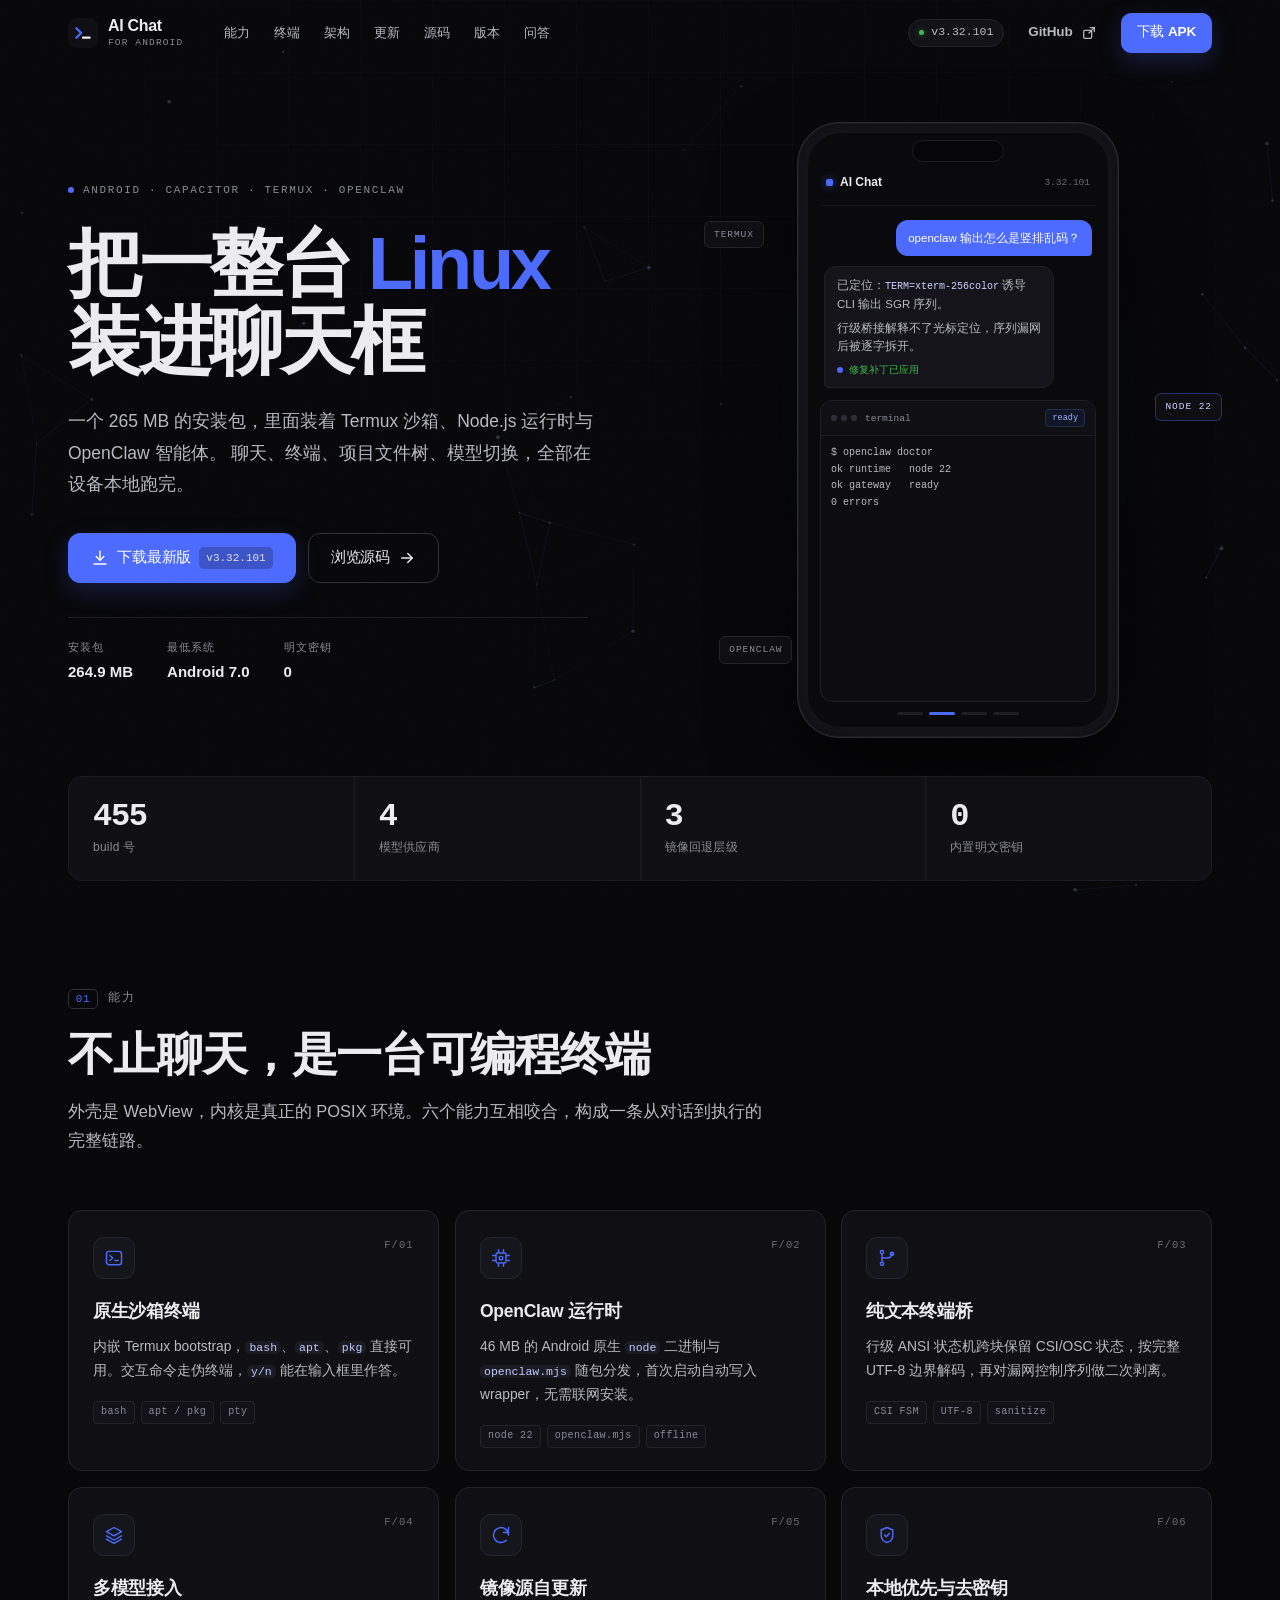
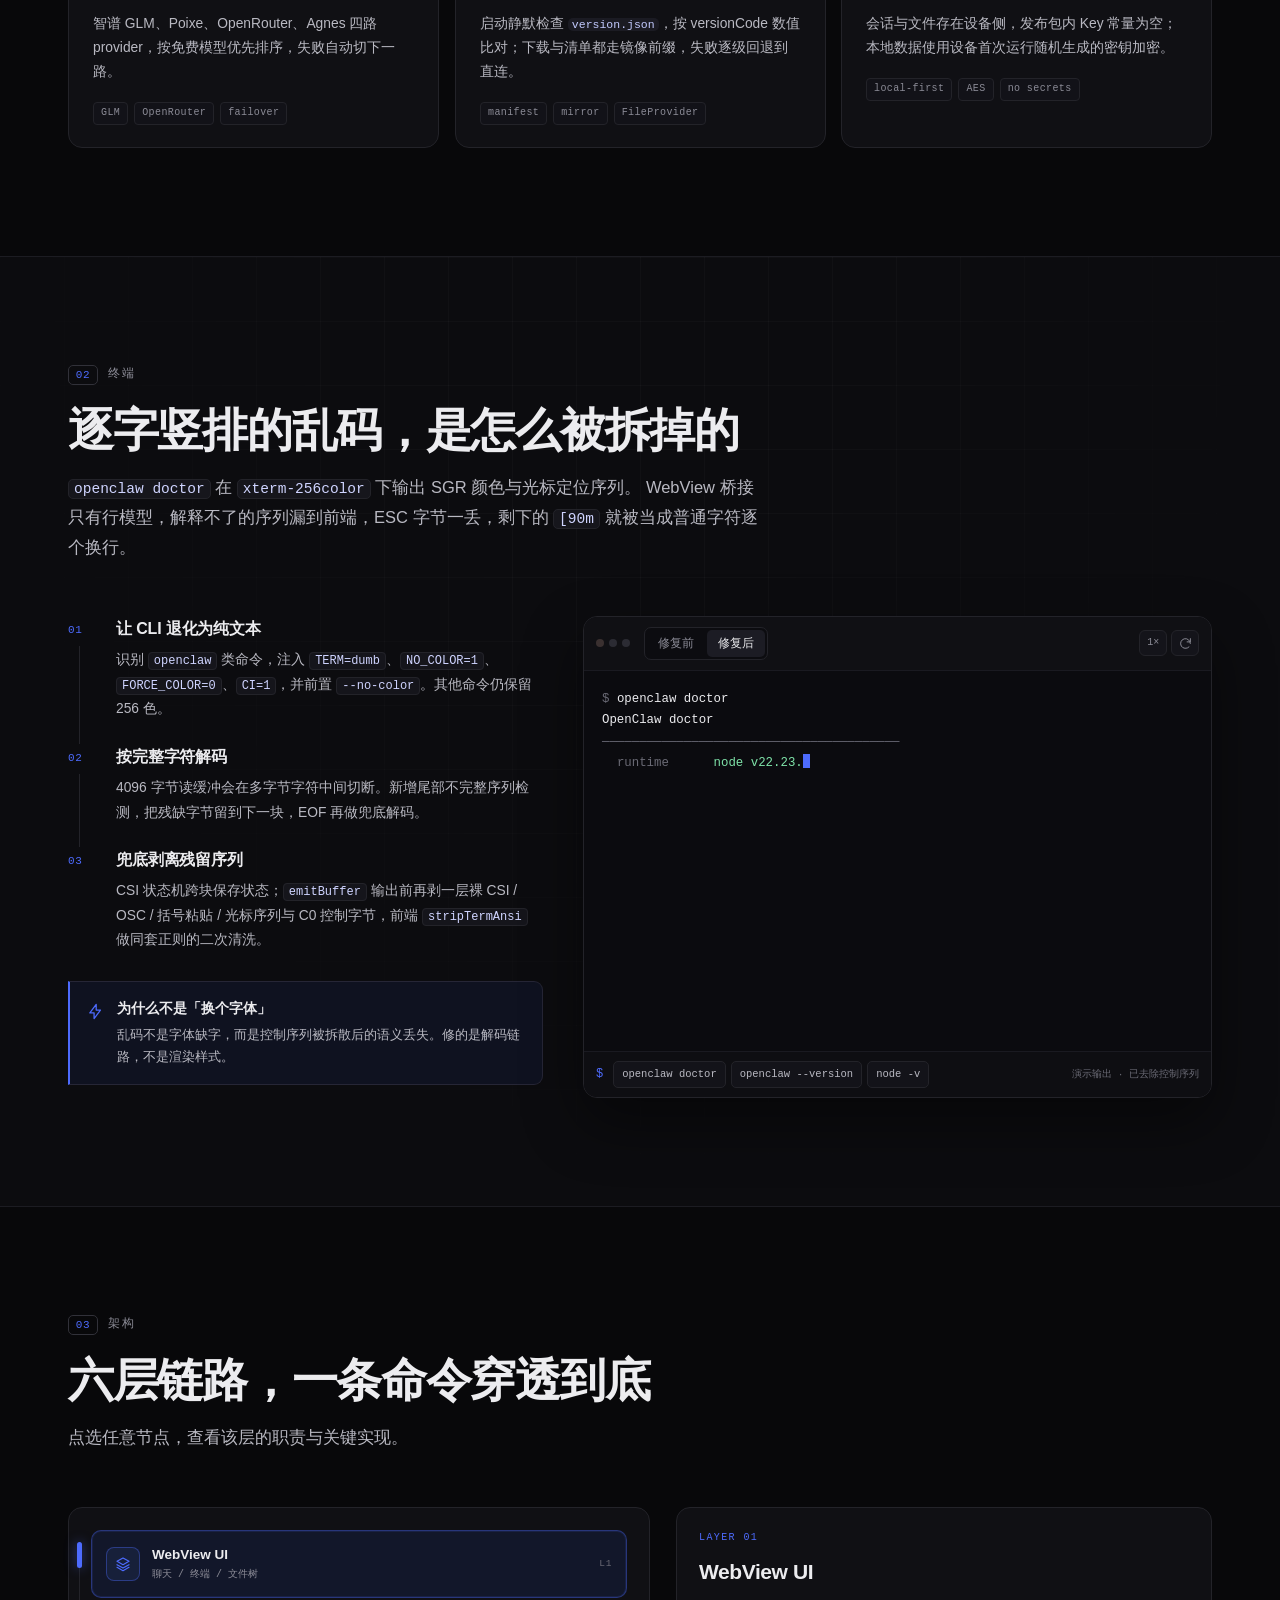
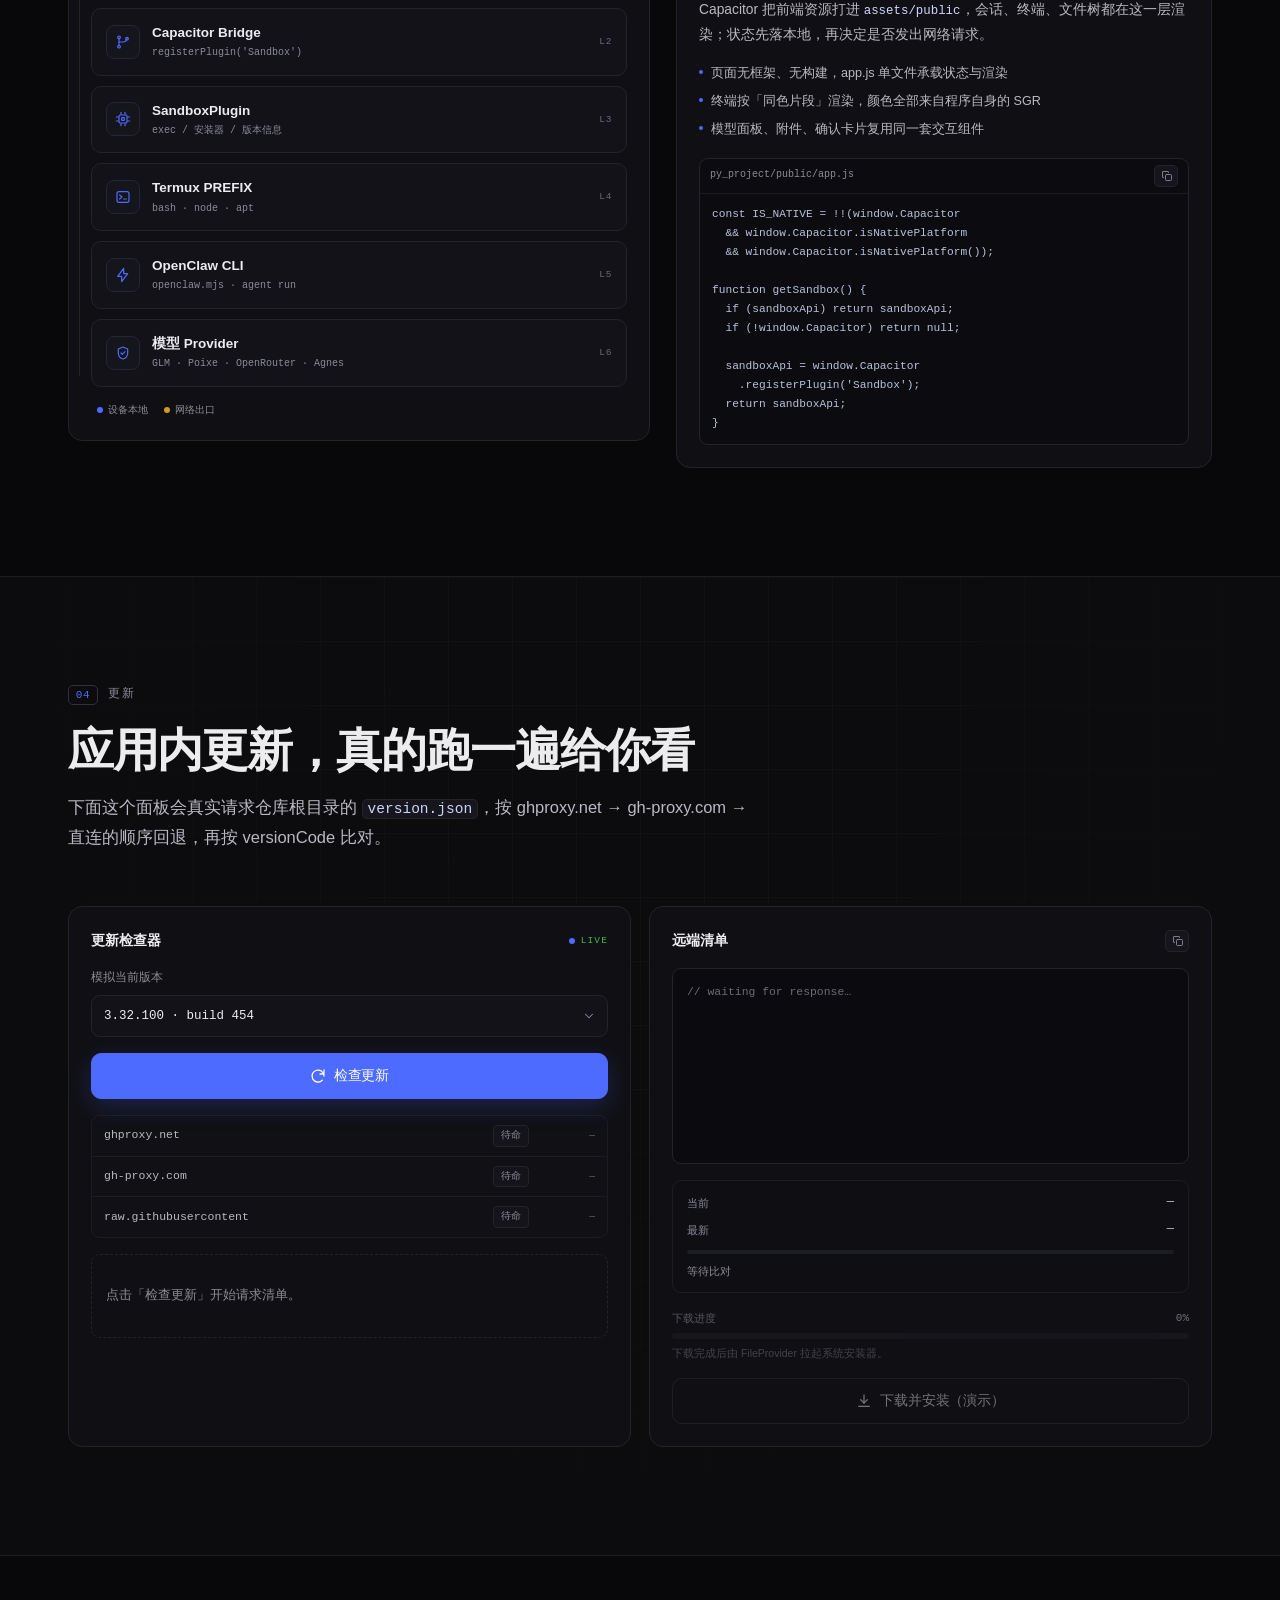
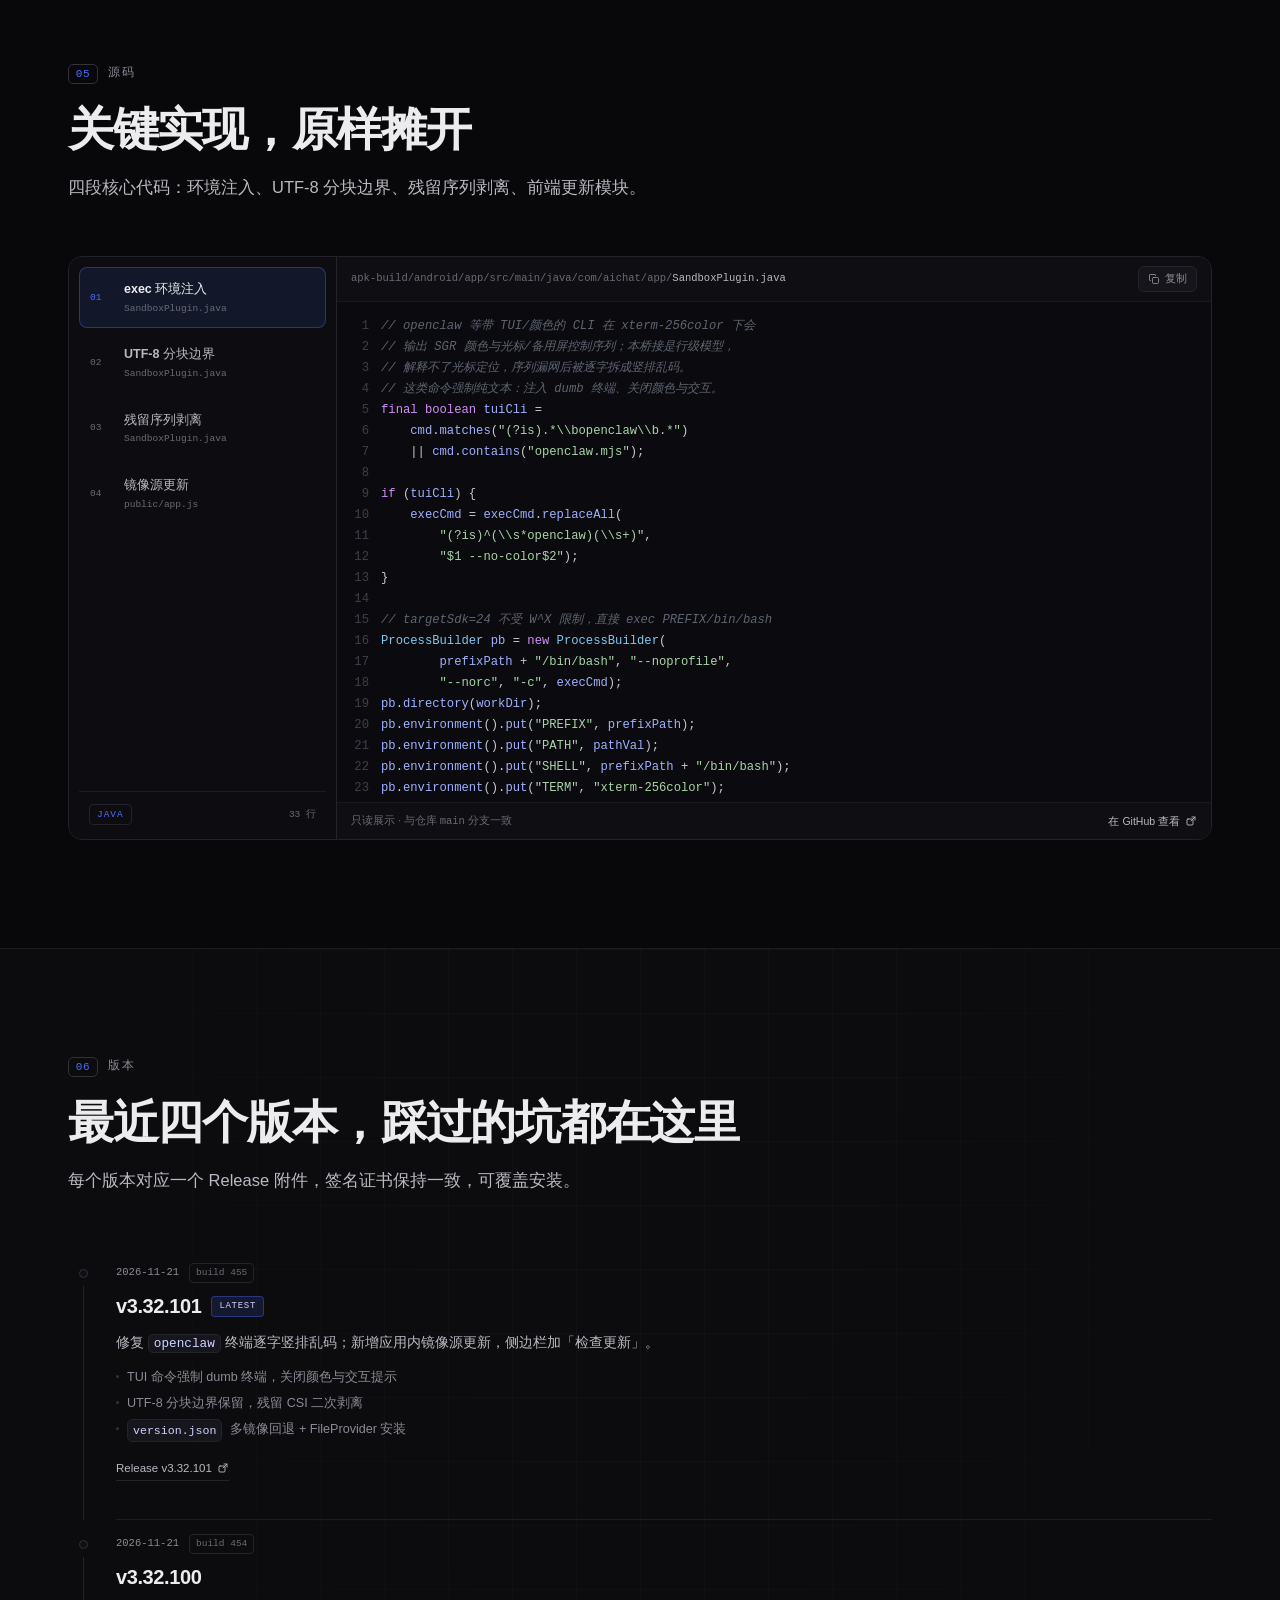
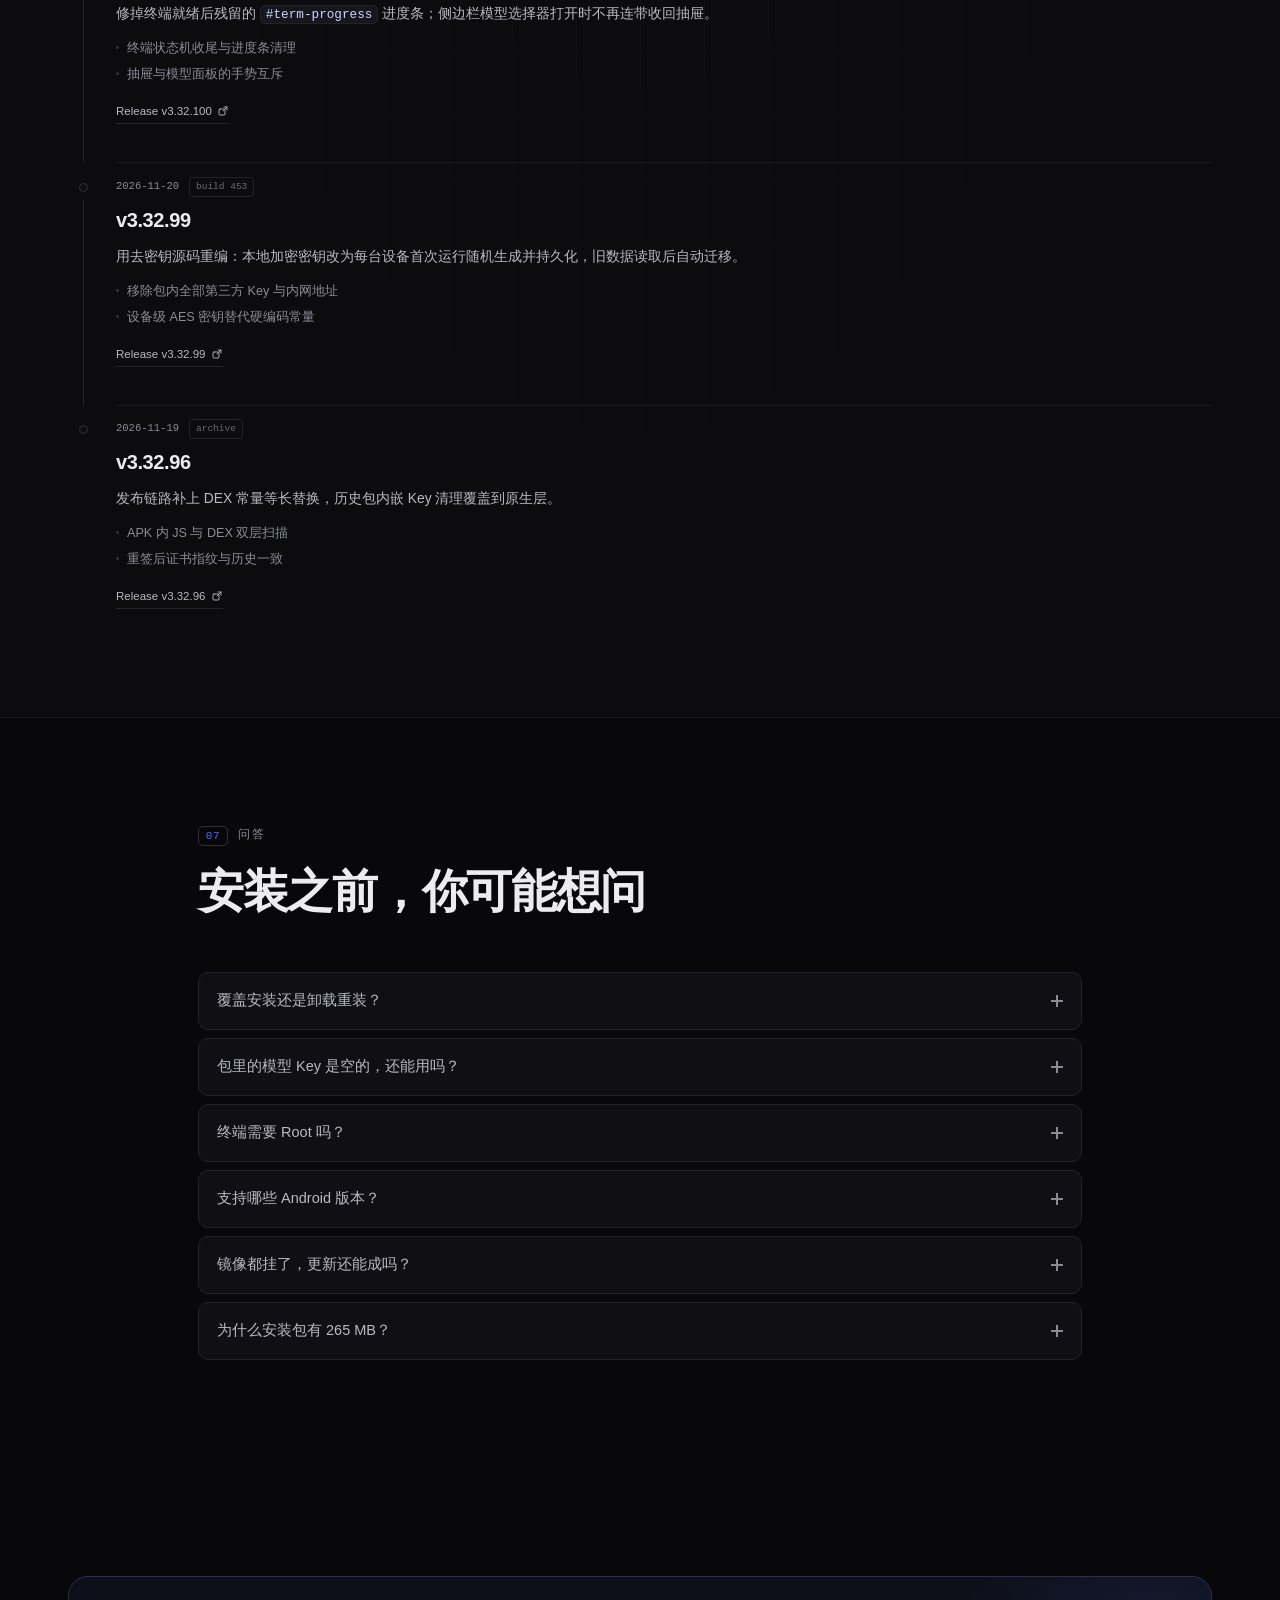
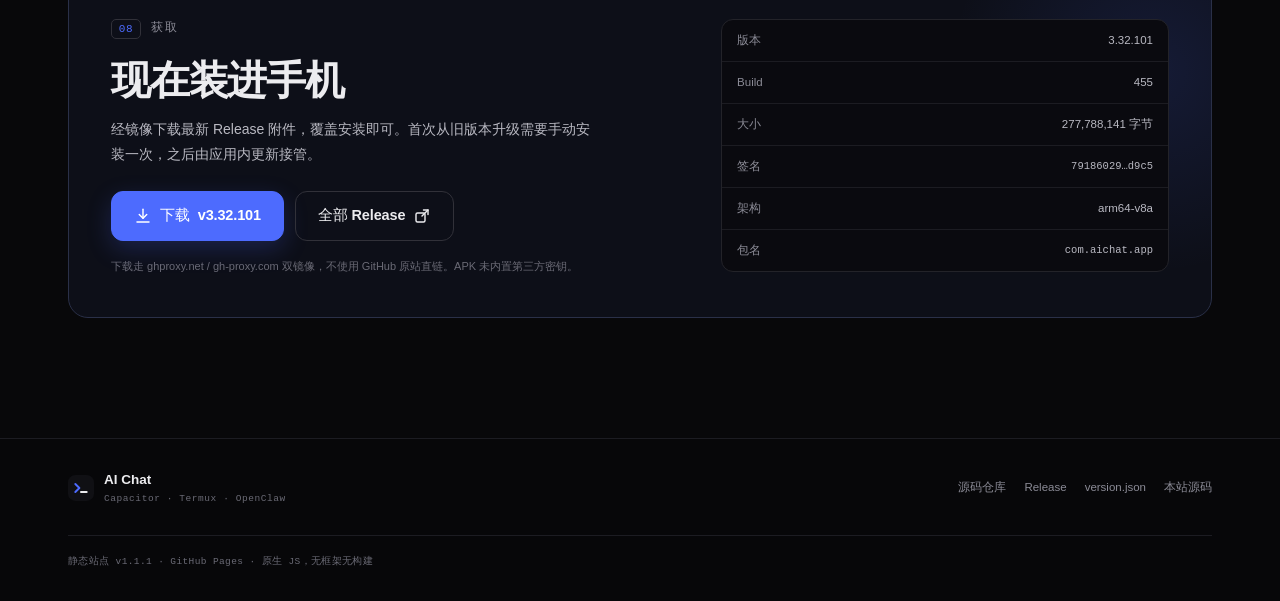
==== index.html @ ff981420 "a11y(download): 镜像弹窗焦点循环与描述关联，版本 1.1.1" ====
<!doctype html>
<html lang="zh-CN">
<head>
  <meta charset="utf-8" />
  <meta name="viewport" content="width=device-width, initial-scale=1, viewport-fit=cover" />
  <title>AI Chat for Android — 把一整台 Linux 装进聊天框</title>
  <meta name="description" content="AI Chat 是安卓端 AI 对话客户端：内置 Termux 沙箱、Node.js 与 OpenClaw 运行时，支持终端、项目式编程、多模型接入与镜像源自动更新。" />
  <meta name="theme-color" content="#08080a" />
  <meta property="og:type" content="website" />
  <meta property="og:title" content="AI Chat for Android" />
  <meta property="og:description" content="内置 Termux 沙箱与 OpenClaw 运行时的安卓 AI 工作台。终端、项目、模型、更新全部离线可控。" />
  <link rel="icon" href="data:image/svg+xml,%3Csvg xmlns='http://www.w3.org/2000/svg' viewBox='0 0 32 32'%3E%3Crect width='32' height='32' rx='8' fill='%230b0b0e'/%3E%3Cpath d='M8 10l6 6-6 6' stroke='%234d6bfe' stroke-width='2.4' fill='none' stroke-linecap='round' stroke-linejoin='round'/%3E%3Cpath d='M16 22h8' stroke='%23ececef' stroke-width='2.4' stroke-linecap='round'/%3E%3C/svg%3E" />
  <link rel="manifest" href="manifest.webmanifest" />
  <link rel="apple-touch-icon" href="assets/icon.svg" />
  <link rel="stylesheet" href="assets/style.css?v=1.1.1" />
</head>
<body>

<!-- ==================== 全局装饰层 ==================== -->
<canvas id="bgCanvas" aria-hidden="true"></canvas>
<div class="cursor-glow" id="cursorGlow" aria-hidden="true"></div>
<div class="noise" aria-hidden="true"></div>
<div class="scroll-progress" aria-hidden="true"><i id="scrollBar"></i></div>

<!-- ==================== SVG 图标库 ==================== -->
<svg class="svg-sprite" aria-hidden="true" focusable="false">
  <symbol id="i-term" viewBox="0 0 24 24"><rect x="3" y="4" width="18" height="16" rx="3"/><path d="M7 9l3.5 3L7 15"/><path d="M13 15h4"/></symbol>
  <symbol id="i-cpu" viewBox="0 0 24 24"><rect x="6" y="6" width="12" height="12" rx="2"/><path d="M9 2v3M15 2v3M9 19v3M15 19v3M2 9h3M2 15h3M19 9h3M19 15h3"/><rect x="10" y="10" width="4" height="4" rx="1"/></symbol>
  <symbol id="i-branch" viewBox="0 0 24 24"><circle cx="6" cy="5" r="2"/><circle cx="6" cy="19" r="2"/><circle cx="18" cy="7" r="2"/><path d="M6 7v10"/><path d="M6 12h6a6 6 0 006-5"/></symbol>
  <symbol id="i-layers" viewBox="0 0 24 24"><path d="M12 3l9 5-9 5-9-5 9-5z"/><path d="M3 13l9 5 9-5"/><path d="M3 17l9 5 9-5"/></symbol>
  <symbol id="i-refresh" viewBox="0 0 24 24"><path d="M21 12a9 9 0 10-2.6 6.4"/><path d="M21 3v6h-6"/></symbol>
  <symbol id="i-shield" viewBox="0 0 24 24"><path d="M12 3l7 3v6c0 4.4-3 8-7 9-4-1-7-4.6-7-9V6l7-3z"/><path d="M9 12l2 2 4-4"/></symbol>
  <symbol id="i-arrow" viewBox="0 0 24 24"><path d="M5 12h14"/><path d="M13 6l6 6-6 6"/></symbol>
  <symbol id="i-ext" viewBox="0 0 24 24"><path d="M14 4h6v6"/><path d="M20 4l-8 8"/><rect x="4" y="8" width="12" height="12" rx="2"/></symbol>
  <symbol id="i-download" viewBox="0 0 24 24"><path d="M12 3v12"/><path d="M7 10l5 5 5-5"/><path d="M4 20h16"/></symbol>
  <symbol id="i-check" viewBox="0 0 24 24"><path d="M20 6L9 17l-5-5"/></symbol>
  <symbol id="i-copy" viewBox="0 0 24 24"><rect x="9" y="9" width="12" height="12" rx="2"/><path d="M5 15H4a1 1 0 01-1-1V4a1 1 0 011-1h10a1 1 0 011 1v1"/></symbol>
  <symbol id="i-chevron" viewBox="0 0 24 24"><path d="M6 9l6 6 6-6"/></symbol>
  <symbol id="i-menu" viewBox="0 0 24 24"><path d="M4 7h16M4 12h16M4 17h16"/></symbol>
  <symbol id="i-close" viewBox="0 0 24 24"><path d="M6 6l12 12M18 6L6 18"/></symbol>
  <symbol id="i-up" viewBox="0 0 24 24"><path d="M12 19V5"/><path d="M5 12l7-7 7 7"/></symbol>
  <symbol id="i-bolt" viewBox="0 0 24 24"><path d="M13 2L4 14h6L10 22l9-12h-6l0-8z"/></symbol>
</svg>

<!-- ==================== 顶栏 ==================== -->
<header class="hdr" id="hdr">
  <div class="hdr-inner wrap">
    <a class="brand" href="#hero" aria-label="回到顶部">
      <span class="brand-mark">
        <svg viewBox="0 0 32 32" width="30" height="30" aria-hidden="true">
          <rect width="32" height="32" rx="9" fill="#101014"/>
          <path d="M9 11l5 5-5 5" stroke="#4d6bfe" stroke-width="2.4" fill="none" stroke-linecap="round" stroke-linejoin="round"/>
          <path d="M16 21h7" stroke="#ececef" stroke-width="2.4" stroke-linecap="round"/>
        </svg>
      </span>
      <span class="brand-text">AI Chat<small>for Android</small></span>
    </a>

    <nav class="nav" id="nav" aria-label="主导航">
      <a href="#capabilities" class="nav-link" data-nav="capabilities">能力</a>
      <a href="#terminal" class="nav-link" data-nav="terminal">终端</a>
      <a href="#architecture" class="nav-link" data-nav="architecture">架构</a>
      <a href="#updater" class="nav-link" data-nav="updater">更新</a>
      <a href="#code" class="nav-link" data-nav="code">源码</a>
      <a href="#versions" class="nav-link" data-nav="versions">版本</a>
      <a href="#faq" class="nav-link" data-nav="faq">问答</a>
      <a href="https://ghproxy.net/https://github.com/zhaohairuiour/ai-chat-app/releases/download/v3.32.101/ai-chat-app-v3.32.101-nokeys.apk" class="nav-link nav-cta" data-dl-open aria-haspopup="dialog" target="_blank" rel="noopener">下载 APK</a>
    </nav>

    <div class="hdr-actions">
      <span class="ver-pill" id="verPill" title="当前最新版本">
        <span class="ver-dot"></span><span id="verPillText">v3.32.101</span>
      </span>
      <a class="btn btn-quiet hide-sm" href="https://github.com/zhaohairuiour/ai-chat-app" target="_blank" rel="noopener">
        GitHub
        <svg class="ic" aria-hidden="true"><use href="#i-ext"/></svg>
      </a>
      <a class="btn btn-primary hide-sm" id="hdrDownload" data-dl-open aria-haspopup="dialog"
         href="https://ghproxy.net/https://github.com/zhaohairuiour/ai-chat-app/releases/download/v3.32.101/ai-chat-app-v3.32.101-nokeys.apk" target="_blank" rel="noopener">
        下载 APK
      </a>
      <button class="menu-btn" id="menuBtn" aria-label="打开导航" aria-expanded="false" aria-controls="nav">
        <svg class="ic" aria-hidden="true"><use href="#i-menu"/></svg>
      </button>
    </div>
  </div>
</header>

<div class="nav-scrim" id="navScrim" aria-hidden="true"></div>

<main>
<!-- ==================== 视图：Hero ==================== -->
<section class="hero" id="hero">
  <div class="hero-grid-bg" aria-hidden="true"></div>
  <div class="wrap hero-inner">
    <div class="hero-copy">
      <p class="eyebrow reveal">
        <span class="pulse-dot"></span>
        ANDROID · CAPACITOR · TERMUX · OPENCLAW
      </p>
      <h1 class="reveal" style="--d:.05s">
        把一整台 <span class="accent">Linux</span><br />
        装进聊天框
      </h1>
      <p class="lede reveal" style="--d:.12s">
        一个 265 MB 的安装包，里面装着 Termux 沙箱、Node.js 运行时与 OpenClaw 智能体。
        聊天、终端、项目文件树、模型切换，全部在设备本地跑完。
      </p>
      <div class="hero-cta reveal" style="--d:.18s">
        <a class="btn btn-primary btn-lg" id="heroDownload" data-dl-open aria-haspopup="dialog"
           href="https://ghproxy.net/https://github.com/zhaohairuiour/ai-chat-app/releases/download/v3.32.101/ai-chat-app-v3.32.101-nokeys.apk" target="_blank" rel="noopener">
          <svg class="ic" aria-hidden="true"><use href="#i-download"/></svg>
          下载最新版
          <span class="btn-tag" id="heroVer">v3.32.101</span>
        </a>
        <a class="btn btn-outline btn-lg" href="https://github.com/zhaohairuiour/ai-chat-app" target="_blank" rel="noopener">
          浏览源码
          <svg class="ic" aria-hidden="true"><use href="#i-arrow"/></svg>
        </a>
      </div>
      <dl class="hero-facts reveal" style="--d:.24s">
        <div><dt>安装包</dt><dd>264.9 MB</dd></div>
        <div><dt>最低系统</dt><dd>Android 7.0</dd></div>
        <div><dt>明文密钥</dt><dd>0</dd></div>
      </dl>
    </div>

    <div class="hero-visual reveal" style="--d:.1s">
      <div class="phone" id="phone">
        <div class="phone-glow" aria-hidden="true"></div>
        <div class="phone-frame">
          <div class="phone-notch" aria-hidden="true"></div>
          <div class="phone-screen">
            <div class="app-bar">
              <span class="app-brand"><i></i>AI Chat</span>
              <span class="app-ver" id="phoneVer">3.32.101</span>
            </div>
            <div class="chat-stream">
              <div class="bubble user">openclaw 输出怎么是竖排乱码？</div>
              <div class="bubble bot">
                <span class="bot-line">已定位：<code>TERM=xterm-256color</code> 诱导 CLI 输出 SGR 序列。</span>
                <span class="bot-line">行级桥接解释不了光标定位，序列漏网后被逐字拆开。</span>
                <span class="bot-status"><span class="pulse-dot"></span>修复补丁已应用</span>
              </div>
            </div>
            <div class="mini-term">
              <div class="mini-term-head">
                <span class="dots"><i></i><i></i><i></i></span>
                <span class="mini-term-title">terminal</span>
                <span class="mini-term-badge" id="miniTermState">ready</span>
              </div>
              <div class="mini-term-body" id="miniTermBody" aria-live="polite"></div>
            </div>
            <div class="app-dock" aria-hidden="true">
              <span></span><span></span><span></span><span></span>
            </div>
          </div>
        </div>
      </div>
      <span class="float-chip fc-1">TERMUX</span>
      <span class="float-chip fc-2">NODE 22</span>
      <span class="float-chip fc-3">OPENCLAW</span>
    </div>
  </div>

  <div class="wrap">
    <div class="stat-strip reveal" style="--d:.3s">
      <div class="stat">
        <span class="stat-num" data-count="455" data-plain="1">0</span>
        <span class="stat-label">build 号</span>
      </div>
      <div class="stat">
        <span class="stat-num" data-count="4">0</span>
        <span class="stat-label">模型供应商</span>
      </div>
      <div class="stat">
        <span class="stat-num" data-count="3">0</span>
        <span class="stat-label">镜像回退层级</span>
      </div>
      <div class="stat">
        <span class="stat-num" data-count="0">0</span>
        <span class="stat-label">内置明文密钥</span>
      </div>
    </div>
  </div>
</section>

<!-- ==================== 视图：能力 ==================== -->
<section class="section" id="capabilities">
  <div class="wrap">
    <header class="sec-head">
      <p class="sec-kicker reveal"><span>01</span> 能力</p>
      <h2 class="reveal" style="--d:.04s">不止聊天，是一台可编程终端</h2>
      <p class="sec-desc reveal" style="--d:.08s">
        外壳是 WebView，内核是真正的 POSIX 环境。六个能力互相咬合，构成一条从对话到执行的完整链路。
      </p>
    </header>

    <div class="feature-grid">
      <article class="feature reveal tilt" data-code="exec">
        <div class="feature-top">
          <span class="feature-icon"><svg class="ic" aria-hidden="true"><use href="#i-term"/></svg></span>
          <span class="feature-idx">F/01</span>
        </div>
        <h3>原生沙箱终端</h3>
        <p>内嵌 Termux bootstrap，<code>bash</code>、<code>apt</code>、<code>pkg</code> 直接可用。交互命令走伪终端，<code>y/n</code> 能在输入框里作答。</p>
        <ul class="feature-tags"><li>bash</li><li>apt / pkg</li><li>pty</li></ul>
        <span class="feature-arrow"><svg class="ic" aria-hidden="true"><use href="#i-arrow"/></svg></span>
      </article>

      <article class="feature reveal tilt" data-code="exec" style="--d:.05s">
        <div class="feature-top">
          <span class="feature-icon"><svg class="ic" aria-hidden="true"><use href="#i-cpu"/></svg></span>
          <span class="feature-idx">F/02</span>
        </div>
        <h3>OpenClaw 运行时</h3>
        <p>46 MB 的 Android 原生 <code>node</code> 二进制与 <code>openclaw.mjs</code> 随包分发，首次启动自动写入 wrapper，无需联网安装。</p>
        <ul class="feature-tags"><li>node 22</li><li>openclaw.mjs</li><li>offline</li></ul>
        <span class="feature-arrow"><svg class="ic" aria-hidden="true"><use href="#i-arrow"/></svg></span>
      </article>

      <article class="feature reveal tilt" data-code="ansi" style="--d:.1s">
        <div class="feature-top">
          <span class="feature-icon"><svg class="ic" aria-hidden="true"><use href="#i-branch"/></svg></span>
          <span class="feature-idx">F/03</span>
        </div>
        <h3>纯文本终端桥</h3>
        <p>行级 ANSI 状态机跨块保留 CSI/OSC 状态，按完整 UTF-8 边界解码，再对漏网控制序列做二次剥离。</p>
        <ul class="feature-tags"><li>CSI FSM</li><li>UTF-8</li><li>sanitize</li></ul>
        <span class="feature-arrow"><svg class="ic" aria-hidden="true"><use href="#i-arrow"/></svg></span>
      </article>

      <article class="feature reveal tilt" data-code="updater" style="--d:.15s">
        <div class="feature-top">
          <span class="feature-icon"><svg class="ic" aria-hidden="true"><use href="#i-layers"/></svg></span>
          <span class="feature-idx">F/04</span>
        </div>
        <h3>多模型接入</h3>
        <p>智谱 GLM、Poixe、OpenRouter、Agnes 四路 provider，按免费模型优先排序，失败自动切下一路。</p>
        <ul class="feature-tags"><li>GLM</li><li>OpenRouter</li><li>failover</li></ul>
        <span class="feature-arrow"><svg class="ic" aria-hidden="true"><use href="#i-arrow"/></svg></span>
      </article>

      <article class="feature reveal tilt" data-code="updater" style="--d:.2s">
        <div class="feature-top">
          <span class="feature-icon"><svg class="ic" aria-hidden="true"><use href="#i-refresh"/></svg></span>
          <span class="feature-idx">F/05</span>
        </div>
        <h3>镜像源自更新</h3>
        <p>启动静默检查 <code>version.json</code>，按 versionCode 数值比对；下载与清单都走镜像前缀，失败逐级回退到直连。</p>
        <ul class="feature-tags"><li>manifest</li><li>mirror</li><li>FileProvider</li></ul>
        <span class="feature-arrow"><svg class="ic" aria-hidden="true"><use href="#i-arrow"/></svg></span>
      </article>

      <article class="feature reveal tilt" data-code="ansi" style="--d:.25s">
        <div class="feature-top">
          <span class="feature-icon"><svg class="ic" aria-hidden="true"><use href="#i-shield"/></svg></span>
          <span class="feature-idx">F/06</span>
        </div>
        <h3>本地优先与去密钥</h3>
        <p>会话与文件存在设备侧，发布包内 Key 常量为空；本地数据使用设备首次运行随机生成的密钥加密。</p>
        <ul class="feature-tags"><li>local-first</li><li>AES</li><li>no secrets</li></ul>
        <span class="feature-arrow"><svg class="ic" aria-hidden="true"><use href="#i-arrow"/></svg></span>
      </article>
    </div>
  </div>
</section>

<!-- ==================== 视图：终端 ==================== -->
<section class="section section-alt" id="terminal">
  <div class="wrap">
    <header class="sec-head">
      <p class="sec-kicker reveal"><span>02</span> 终端</p>
      <h2 class="reveal" style="--d:.04s">逐字竖排的乱码，是怎么被拆掉的</h2>
      <p class="sec-desc reveal" style="--d:.08s">
        <code>openclaw doctor</code> 在 <code>xterm-256color</code> 下输出 SGR 颜色与光标定位序列。
        WebView 桥接只有行模型，解释不了的序列漏到前端，ESC 字节一丢，剩下的 <code>[90m</code> 就被当成普通字符逐个换行。
      </p>
    </header>

    <div class="term-layout">
      <div class="term-notes">
        <ol class="step-list">
          <li class="reveal">
            <span class="step-num">01</span>
            <div>
              <h3>让 CLI 退化为纯文本</h3>
              <p>识别 <code>openclaw</code> 类命令，注入 <code>TERM=dumb</code>、<code>NO_COLOR=1</code>、<code>FORCE_COLOR=0</code>、<code>CI=1</code>，并前置 <code>--no-color</code>。其他命令仍保留 256 色。</p>
            </div>
          </li>
          <li class="reveal" style="--d:.06s">
            <span class="step-num">02</span>
            <div>
              <h3>按完整字符解码</h3>
              <p>4096 字节读缓冲会在多字节字符中间切断。新增尾部不完整序列检测，把残缺字节留到下一块，EOF 再做兜底解码。</p>
            </div>
          </li>
          <li class="reveal" style="--d:.12s">
            <span class="step-num">03</span>
            <div>
              <h3>兜底剥离残留序列</h3>
              <p>CSI 状态机跨块保存状态；<code>emitBuffer</code> 输出前再剥一层裸 CSI / OSC / 括号粘贴 / 光标序列与 C0 控制字节，前端 <code>stripTermAnsi</code> 做同套正则的二次清洗。</p>
            </div>
          </li>
        </ol>

        <aside class="callout reveal" style="--d:.18s">
          <span class="callout-icon"><svg class="ic" aria-hidden="true"><use href="#i-bolt"/></svg></span>
          <div>
            <strong>为什么不是「换个字体」</strong>
            <p>乱码不是字体缺字，而是控制序列被拆散后的语义丢失。修的是解码链路，不是渲染样式。</p>
          </div>
        </aside>
      </div>

      <div class="term-window reveal tilt" id="termWindow">
        <div class="term-titlebar">
          <span class="term-dots" aria-hidden="true"><i></i><i></i><i></i></span>
          <div class="term-switch" role="tablist" aria-label="修复前后对比">
            <button class="term-tab" data-mode="before" role="tab" aria-selected="false">修复前</button>
            <button class="term-tab is-active" data-mode="after" role="tab" aria-selected="true">修复后</button>
          </div>
          <div class="term-tools">
            <button class="icon-btn" id="termSpeedBtn" title="切换打字速度" aria-label="切换打字速度">1×</button>
            <button class="icon-btn" id="termReplay" title="重播" aria-label="重播">
              <svg class="ic" aria-hidden="true"><use href="#i-refresh"/></svg>
            </button>
          </div>
        </div>
        <pre class="term-body" id="termBody" aria-live="polite" aria-label="终端输出演示"></pre>
        <div class="term-footer">
          <span class="term-prompt" aria-hidden="true">$</span>
          <div class="cmd-chips" id="cmdChips">
            <button class="cmd-chip" data-cmd="openclaw doctor">openclaw doctor</button>
            <button class="cmd-chip" data-cmd="openclaw --version">openclaw --version</button>
            <button class="cmd-chip" data-cmd="node -v">node -v</button>
          </div>
          <span class="term-mode" id="termMode">演示输出 · 已去除控制序列</span>
        </div>
      </div>
    </div>
  </div>
</section>

<!-- ==================== 视图：架构 ==================== -->
<section class="section" id="architecture">
  <div class="wrap">
    <header class="sec-head">
      <p class="sec-kicker reveal"><span>03</span> 架构</p>
      <h2 class="reveal" style="--d:.04s">六层链路，一条命令穿透到底</h2>
      <p class="sec-desc reveal" style="--d:.08s">点选任意节点，查看该层的职责与关键实现。</p>
    </header>

    <div class="arch-layout">
      <div class="arch-diagram reveal" id="archDiagram">
        <div class="arch-rail" aria-hidden="true"><span class="rail-pulse"></span></div>

        <button class="arch-node is-active" data-node="webview" aria-pressed="true">
          <span class="node-icon"><svg class="ic" aria-hidden="true"><use href="#i-layers"/></svg></span>
          <span class="node-main"><strong>WebView UI</strong><small>聊天 / 终端 / 文件树</small></span>
          <span class="node-index">L1</span>
        </button>
        <button class="arch-node" data-node="bridge" aria-pressed="false">
          <span class="node-icon"><svg class="ic" aria-hidden="true"><use href="#i-branch"/></svg></span>
          <span class="node-main"><strong>Capacitor Bridge</strong><small>registerPlugin('Sandbox')</small></span>
          <span class="node-index">L2</span>
        </button>
        <button class="arch-node" data-node="plugin" aria-pressed="false">
          <span class="node-icon"><svg class="ic" aria-hidden="true"><use href="#i-cpu"/></svg></span>
          <span class="node-main"><strong>SandboxPlugin</strong><small>exec / 安装器 / 版本信息</small></span>
          <span class="node-index">L3</span>
        </button>
        <button class="arch-node" data-node="termux" aria-pressed="false">
          <span class="node-icon"><svg class="ic" aria-hidden="true"><use href="#i-term"/></svg></span>
          <span class="node-main"><strong>Termux PREFIX</strong><small>bash · node · apt</small></span>
          <span class="node-index">L4</span>
        </button>
        <button class="arch-node" data-node="claw" aria-pressed="false">
          <span class="node-icon"><svg class="ic" aria-hidden="true"><use href="#i-bolt"/></svg></span>
          <span class="node-main"><strong>OpenClaw CLI</strong><small>openclaw.mjs · agent run</small></span>
          <span class="node-index">L5</span>
        </button>
        <button class="arch-node" data-node="model" aria-pressed="false">
          <span class="node-icon"><svg class="ic" aria-hidden="true"><use href="#i-shield"/></svg></span>
          <span class="node-main"><strong>模型 Provider</strong><small>GLM · Poixe · OpenRouter · Agnes</small></span>
          <span class="node-index">L6</span>
        </button>

        <div class="arch-legend">
          <span><i class="lg-dot"></i>设备本地</span>
          <span><i class="lg-dot lg-net"></i>网络出口</span>
        </div>
      </div>

      <aside class="arch-detail reveal" id="archDetail" aria-live="polite">
        <p class="arch-detail-kicker" id="archKicker">LAYER 01</p>
        <h3 id="archTitle">WebView UI</h3>
        <p class="arch-desc" id="archDesc">
          Capacitor 把前端资源打包进 <code>assets/public</code>，会话、终端、文件树都在这一层渲染。
        </p>
        <ul class="arch-points" id="archPoints"></ul>
        <div class="arch-code">
          <div class="arch-code-head"><span id="archCodeFile">app.js</span><button class="mini-copy" id="archCopy" aria-label="复制代码"><svg class="ic" aria-hidden="true"><use href="#i-copy"/></svg></button></div>
          <pre id="archCode"></pre>
        </div>
      </aside>
    </div>
  </div>
</section>

<!-- ==================== 视图：更新 ==================== -->
<section class="section section-alt" id="updater">
  <div class="wrap">
    <header class="sec-head">
      <p class="sec-kicker reveal"><span>04</span> 更新</p>
      <h2 class="reveal" style="--d:.04s">应用内更新，真的跑一遍给你看</h2>
      <p class="sec-desc reveal" style="--d:.08s">
        下面这个面板会真实请求仓库根目录的 <code>version.json</code>，按 ghproxy.net → gh-proxy.com → 直连的顺序回退，再按 versionCode 比对。
      </p>
    </header>

    <div class="upd-layout">
      <div class="upd-card reveal">
        <div class="upd-head">
          <span class="upd-title">更新检查器</span>
          <span class="upd-live"><span class="pulse-dot"></span>LIVE</span>
        </div>

        <div class="upd-field">
          <label for="updCurrent">模拟当前版本</label>
          <div class="select-wrap">
            <select id="updCurrent">
              <option value="454">3.32.100 · build 454</option>
              <option value="455">3.32.101 · build 455</option>
            </select>
            <svg class="ic select-caret" aria-hidden="true"><use href="#i-chevron"/></svg>
          </div>
        </div>

        <button class="btn btn-primary btn-block" id="updCheck">
          <svg class="ic" aria-hidden="true"><use href="#i-refresh"/></svg>
          检查更新
        </button>

        <ol class="mirror-list" id="mirrorList">
          <li data-mirror="0">
            <span class="mirror-name">ghproxy.net</span>
            <span class="mirror-status" data-state="idle">待命</span>
            <span class="mirror-ms">—</span>
          </li>
          <li data-mirror="1">
            <span class="mirror-name">gh-proxy.com</span>
            <span class="mirror-status" data-state="idle">待命</span>
            <span class="mirror-ms">—</span>
          </li>
          <li data-mirror="2">
            <span class="mirror-name">raw.githubusercontent</span>
            <span class="mirror-status" data-state="idle">待命</span>
            <span class="mirror-ms">—</span>
          </li>
        </ol>

        <div class="upd-result" id="updResult" aria-live="polite">
          <p class="upd-placeholder">点击「检查更新」开始请求清单。</p>
        </div>
      </div>

      <div class="upd-card upd-preview reveal" style="--d:.06s">
        <div class="upd-head">
          <span class="upd-title">远端清单</span>
          <button class="mini-copy" id="copyManifest" aria-label="复制清单">
            <svg class="ic" aria-hidden="true"><use href="#i-copy"/></svg>
          </button>
        </div>
        <pre class="json-view" id="jsonView"><span class="json-empty">// waiting for response…</span></pre>

        <div class="compare" id="compare">
          <div class="compare-row">
            <span class="compare-label">当前</span>
            <span class="compare-value" id="cmpCurrent">—</span>
          </div>
          <div class="compare-row">
            <span class="compare-label">最新</span>
            <span class="compare-value" id="cmpLatest">—</span>
          </div>
          <div class="compare-bar"><i id="cmpBar"></i></div>
          <p class="compare-note" id="cmpNote">等待比对</p>
        </div>

        <div class="dl-sim" id="dlSim">
          <div class="dl-sim-head"><span id="dlLabel">下载进度</span><span id="dlPct">0%</span></div>
          <div class="dl-track"><i id="dlFill"></i></div>
          <p class="dl-foot" id="dlFoot">下载完成后由 FileProvider 拉起系统安装器。</p>
        </div>

        <button class="btn btn-outline btn-block" id="updDownload" disabled>
          <svg class="ic" aria-hidden="true"><use href="#i-download"/></svg>
          下载并安装（演示）
        </button>
      </div>
    </div>
  </div>
</section>

<!-- ==================== 视图：源码 ==================== -->
<section class="section" id="code">
  <div class="wrap">
    <header class="sec-head">
      <p class="sec-kicker reveal"><span>05</span> 源码</p>
      <h2 class="reveal" style="--d:.04s">关键实现，原样摊开</h2>
      <p class="sec-desc reveal" style="--d:.08s">四段核心代码：环境注入、UTF-8 分块边界、残留序列剥离、前端更新模块。</p>
    </header>

    <div class="code-shell reveal">
      <div class="code-sidebar" role="tablist" aria-label="代码示例切换">
        <button class="code-tab is-active" data-tab="exec" role="tab" aria-selected="true">
          <span class="code-tab-idx">01</span>
          <span class="code-tab-body"><strong>exec 环境注入</strong><small>SandboxPlugin.java</small></span>
        </button>
        <button class="code-tab" data-tab="utf8" role="tab" aria-selected="false">
          <span class="code-tab-idx">02</span>
          <span class="code-tab-body"><strong>UTF-8 分块边界</strong><small>SandboxPlugin.java</small></span>
        </button>
        <button class="code-tab" data-tab="ansi" role="tab" aria-selected="false">
          <span class="code-tab-idx">03</span>
          <span class="code-tab-body"><strong>残留序列剥离</strong><small>SandboxPlugin.java</small></span>
        </button>
        <button class="code-tab" data-tab="updater" role="tab" aria-selected="false">
          <span class="code-tab-idx">04</span>
          <span class="code-tab-body"><strong>镜像源更新</strong><small>public/app.js</small></span>
        </button>
        <div class="code-sidebar-foot">
          <span class="lang-tag" id="codeLang">JAVA</span>
          <span class="code-size" id="codeSize">—</span>
        </div>
      </div>

      <div class="code-main">
        <div class="code-head">
          <div class="code-path">
            <span class="path-dim" id="codeDir">apk-build/android/app/src/main/java/com/aichat/app/</span><span id="codePath">SandboxPlugin.java</span>
          </div>
          <button class="copy-btn" id="copyCode">
            <svg class="ic" aria-hidden="true"><use href="#i-copy"/></svg>
            <span>复制</span>
          </button>
        </div>
        <pre class="code-view" id="codeView" tabindex="0"></pre>
        <div class="code-foot">
          <span>只读展示 · 与仓库 <code>main</code> 分支一致</span>
          <a href="https://github.com/zhaohairuiour/ai-chat-app" target="_blank" rel="noopener" class="link-inline">
            在 GitHub 查看 <svg class="ic" aria-hidden="true"><use href="#i-ext"/></svg>
          </a>
        </div>
      </div>
    </div>
  </div>
</section>

<!-- ==================== 视图：版本 ==================== -->
<section class="section section-alt" id="versions">
  <div class="wrap">
    <header class="sec-head">
      <p class="sec-kicker reveal"><span>06</span> 版本</p>
      <h2 class="reveal" style="--d:.04s">最近四个版本，踩过的坑都在这里</h2>
      <p class="sec-desc reveal" style="--d:.08s">每个版本对应一个 Release 附件，签名证书保持一致，可覆盖安装。</p>
    </header>

    <div class="timeline">
      <article class="tl-item reveal">
        <div class="tl-marker"><span class="tl-dot"></span><span class="tl-line"></span></div>
        <div class="tl-body">
          <div class="tl-meta"><time>2026-11-21</time><span class="tl-build">build 455</span></div>
          <h3>v3.32.101 <span class="tl-badge">latest</span></h3>
          <p>修复 <code>openclaw</code> 终端逐字竖排乱码；新增应用内镜像源更新，侧边栏加「检查更新」。</p>
          <ul class="tl-points">
            <li>TUI 命令强制 dumb 终端，关闭颜色与交互提示</li>
            <li>UTF-8 分块边界保留，残留 CSI 二次剥离</li>
            <li><code>version.json</code> 多镜像回退 + FileProvider 安装</li>
          </ul>
          <a class="tl-link" href="https://github.com/zhaohairuiour/ai-chat-app/releases/tag/v3.32.101" target="_blank" rel="noopener">
            Release v3.32.101 <svg class="ic" aria-hidden="true"><use href="#i-ext"/></svg>
          </a>
        </div>
      </article>

      <article class="tl-item reveal" style="--d:.06s">
        <div class="tl-marker"><span class="tl-dot"></span><span class="tl-line"></span></div>
        <div class="tl-body">
          <div class="tl-meta"><time>2026-11-21</time><span class="tl-build">build 454</span></div>
          <h3>v3.32.100</h3>
          <p>修掉终端就绪后残留的 <code>#term-progress</code> 进度条；侧边栏模型选择器打开时不再连带收回抽屉。</p>
          <ul class="tl-points">
            <li>终端状态机收尾与进度条清理</li>
            <li>抽屉与模型面板的手势互斥</li>
          </ul>
          <a class="tl-link" href="https://github.com/zhaohairuiour/ai-chat-app/releases/tag/v3.32.100" target="_blank" rel="noopener">
            Release v3.32.100 <svg class="ic" aria-hidden="true"><use href="#i-ext"/></svg>
          </a>
        </div>
      </article>

      <article class="tl-item reveal" style="--d:.12s">
        <div class="tl-marker"><span class="tl-dot"></span><span class="tl-line"></span></div>
        <div class="tl-body">
          <div class="tl-meta"><time>2026-11-20</time><span class="tl-build">build 453</span></div>
          <h3>v3.32.99</h3>
          <p>用去密钥源码重编：本地加密密钥改为每台设备首次运行随机生成并持久化，旧数据读取后自动迁移。</p>
          <ul class="tl-points">
            <li>移除包内全部第三方 Key 与内网地址</li>
            <li>设备级 AES 密钥替代硬编码常量</li>
          </ul>
          <a class="tl-link" href="https://github.com/zhaohairuiour/ai-chat-app/releases/tag/v3.32.99" target="_blank" rel="noopener">
            Release v3.32.99 <svg class="ic" aria-hidden="true"><use href="#i-ext"/></svg>
          </a>
        </div>
      </article>

      <article class="tl-item reveal" style="--d:.18s">
        <div class="tl-marker"><span class="tl-dot"></span></div>
        <div class="tl-body">
          <div class="tl-meta"><time>2026-11-19</time><span class="tl-build">archive</span></div>
          <h3>v3.32.96</h3>
          <p>发布链路补上 DEX 常量等长替换，历史包内嵌 Key 清理覆盖到原生层。</p>
          <ul class="tl-points">
            <li>APK 内 JS 与 DEX 双层扫描</li>
            <li>重签后证书指纹与历史一致</li>
          </ul>
          <a class="tl-link" href="https://github.com/zhaohairuiour/ai-chat-app/releases/tag/v3.32.96" target="_blank" rel="noopener">
            Release v3.32.96 <svg class="ic" aria-hidden="true"><use href="#i-ext"/></svg>
          </a>
        </div>
      </article>
    </div>
  </div>
</section>

<!-- ==================== 视图：问答 ==================== -->
<section class="section" id="faq">
  <div class="wrap faq-wrap">
    <header class="sec-head">
      <p class="sec-kicker reveal"><span>07</span> 问答</p>
      <h2 class="reveal" style="--d:.04s">安装之前，你可能想问</h2>
    </header>

    <div class="faq-list">
      <details class="faq-item reveal">
        <summary>
          <span>覆盖安装还是卸载重装？</span>
          <span class="faq-plus" aria-hidden="true"></span>
        </summary>
        <div class="faq-body">
          <p>覆盖安装即可。所有 Release 使用同一张 Debug 证书签名，证书 SHA-256 为 <code>79186029…d9c5</code>，升级不会清空本地会话与文件。</p>
        </div>
      </details>
      <details class="faq-item reveal" style="--d:.04s">
        <summary>
          <span>包里的模型 Key 是空的，还能用吗？</span>
          <span class="faq-plus" aria-hidden="true"></span>
        </summary>
        <div class="faq-body">
          <p>公开仓库与附件不含任何明文密钥，直连在线模型会返回 401，这是预期行为。需要填入自己的 Key，后端通过环境变量注入，前端本地核心的 Key 常量留空待填。</p>
        </div>
      </details>
      <details class="faq-item reveal" style="--d:.08s">
        <summary>
          <span>终端需要 Root 吗？</span>
          <span class="faq-plus" aria-hidden="true"></span>
        </summary>
        <div class="faq-body">
          <p>不需要。Termux bootstrap 解包到应用私有目录，<code>targetSdk=24</code> 不受 W^X 限制，直接 exec <code>PREFIX/bin/bash</code> 即可，权限边界仍限制在应用沙箱内。</p>
        </div>
      </details>
      <details class="faq-item reveal" style="--d:.12s">
        <summary>
          <span>支持哪些 Android 版本？</span>
          <span class="faq-plus" aria-hidden="true"></span>
        </summary>
        <div class="faq-body">
          <p><code>minSdk 24</code>，即 Android 7.0 及以上；原生运行时按 arm64 打包，首次启动会解压约 46 MB 的 Node 二进制。</p>
        </div>
      </details>
      <details class="faq-item reveal" style="--d:.16s">
        <summary>
          <span>镜像都挂了，更新还能成吗？</span>
          <span class="faq-plus" aria-hidden="true"></span>
        </summary>
        <div class="faq-body">
          <p>清单与 APK 下载各有三级回退：<code>ghproxy.net</code> → <code>gh-proxy.com</code> → 直连。本站下载只提供前两个镜像，不暴露 GitHub 直链。全部失败时只提示「更新检查失败」，不影响应用正常使用。</p>
        </div>
      </details>
      <details class="faq-item reveal" style="--d:.2s">
        <summary>
          <span>为什么安装包有 265 MB？</span>
          <span class="faq-plus" aria-hidden="true"></span>
        </summary>
        <div class="faq-body">
          <p>包里塞了完整的 Termux bootstrap、Node 运行时和 OpenClaw 依赖树，换来的是首次启动无需联网下载，断网也能开终端。</p>
        </div>
      </details>
    </div>
  </div>
</section>

<!-- ==================== 视图：下载 ==================== -->
<section class="section download" id="download">
  <div class="wrap">
    <div class="download-card reveal">
      <div class="download-copy">
        <p class="sec-kicker"><span>08</span> 获取</p>
        <h2>现在装进手机</h2>
        <p class="download-desc">经镜像下载最新 Release 附件，覆盖安装即可。首次从旧版本升级需要手动安装一次，之后由应用内更新接管。</p>
        <div class="download-actions">
          <a class="btn btn-primary btn-lg" id="finalDownload" data-dl-open aria-haspopup="dialog"
             href="https://ghproxy.net/https://github.com/zhaohairuiour/ai-chat-app/releases/download/v3.32.101/ai-chat-app-v3.32.101-nokeys.apk" target="_blank" rel="noopener">
            <svg class="ic" aria-hidden="true"><use href="#i-download"/></svg>
            下载 <span id="finalVer">v3.32.101</span>
          </a>
          <a class="btn btn-outline btn-lg" href="https://github.com/zhaohairuiour/ai-chat-app/releases" target="_blank" rel="noopener">
            全部 Release
            <svg class="ic" aria-hidden="true"><use href="#i-ext"/></svg>
          </a>
        </div>
        <p class="download-note">下载走 ghproxy.net / gh-proxy.com 双镜像，不使用 GitHub 原站直链。APK 未内置第三方密钥。</p>
      </div>
      <div class="download-spec">
        <div class="spec-row"><span>版本</span><strong id="specVersion">3.32.101</strong></div>
        <div class="spec-row"><span>Build</span><strong id="specBuild">455</strong></div>
        <div class="spec-row"><span>大小</span><strong>277,788,141 字节</strong></div>
        <div class="spec-row"><span>签名</span><strong class="mono">79186029…d9c5</strong></div>
        <div class="spec-row"><span>架构</span><strong>arm64-v8a</strong></div>
        <div class="spec-row"><span>包名</span><strong class="mono">com.aichat.app</strong></div>
      </div>
    </div>
  </div>
</section>
</main>

<!-- ==================== 页脚 ==================== -->
<footer class="footer">
  <div class="wrap footer-inner">
    <div class="footer-brand">
      <span class="brand-mark small">
        <svg viewBox="0 0 32 32" width="26" height="26" aria-hidden="true">
          <rect width="32" height="32" rx="9" fill="#101014"/>
          <path d="M9 11l5 5-5 5" stroke="#4d6bfe" stroke-width="2.4" fill="none" stroke-linecap="round" stroke-linejoin="round"/>
          <path d="M16 21h7" stroke="#ececef" stroke-width="2.4" stroke-linecap="round"/>
        </svg>
      </span>
      <div>
        <p class="footer-name">AI Chat</p>
        <p class="footer-sub">Capacitor · Termux · OpenClaw</p>
      </div>
    </div>
    <nav class="footer-links" aria-label="页脚链接">
      <a href="https://github.com/zhaohairuiour/ai-chat-app" target="_blank" rel="noopener">源码仓库</a>
      <a href="https://github.com/zhaohairuiour/ai-chat-app/releases" target="_blank" rel="noopener">Release</a>
      <a href="https://raw.githubusercontent.com/zhaohairuiour/ai-chat-app/main/version.json" target="_blank" rel="noopener">version.json</a>
      <a href="https://github.com/zhaohairuiour/ai-chat-site" target="_blank" rel="noopener">本站源码</a>
    </nav>
    <p class="footer-meta">静态站点 v1.1.1 · GitHub Pages · 原生 JS，无框架无构建</p>
  </div>
</footer>

<button class="to-top" id="toTop" aria-label="回到顶部" title="回到顶部">
  <svg class="ring" viewBox="0 0 36 36" aria-hidden="true">
    <circle class="ring-bg" cx="18" cy="18" r="16" />
    <circle class="ring-fg" id="ringFg" cx="18" cy="18" r="16" />
  </svg>
  <svg class="ic" aria-hidden="true"><use href="#i-up"/></svg>
</button>


<!-- ==================== 下载镜像选择 ==================== -->
<div class="dl-modal" id="dlModal" aria-hidden="true">
  <div class="dl-modal-backdrop" data-dl-close></div>
  <div class="dl-modal-panel" role="dialog" aria-modal="true" aria-labelledby="dlTitle" aria-describedby="dlDesc" tabindex="-1">
    <button class="dl-modal-close" id="dlClose" aria-label="关闭下载镜像选择">
      <svg class="ic" aria-hidden="true"><use href="#i-close"/></svg>
    </button>

    <p class="dl-modal-kicker">APK · arm64-v8a · 277,788,141 字节</p>
    <h3 id="dlTitle">选择下载镜像</h3>
    <p class="dl-modal-desc" id="dlDesc">两个地址指向同一个 Release 附件，均走 GitHub 镜像，不经过 GitHub 原站。哪个快用哪个。</p>

    <div class="dl-mirrors">
      <a class="dl-mirror is-primary" data-dl-mirror="net" data-dl-name="ghproxy.net"
         href="https://ghproxy.net/https://github.com/zhaohairuiour/ai-chat-app/releases/download/v3.32.101/ai-chat-app-v3.32.101-nokeys.apk" target="_blank" rel="noopener">
        <span class="dl-mirror-head">
          <strong>ghproxy.net</strong>
          <span class="dl-mirror-tag">主镜像</span>
        </span>
        <span class="dl-mirror-sub">ghproxy.net/https://github.com/…-nokeys.apk</span>
        <span class="dl-mirror-foot">
          通过 ghproxy.net 下载
          <svg class="ic" aria-hidden="true"><use href="#i-arrow"/></svg>
        </span>
      </a>

      <a class="dl-mirror" data-dl-mirror="com" data-dl-name="gh-proxy.com"
         href="https://gh-proxy.com/https://github.com/zhaohairuiour/ai-chat-app/releases/download/v3.32.101/ai-chat-app-v3.32.101-nokeys.apk" target="_blank" rel="noopener">
        <span class="dl-mirror-head">
          <strong>gh-proxy.com</strong>
          <span class="dl-mirror-tag">备用</span>
        </span>
        <span class="dl-mirror-sub">gh-proxy.com/https://github.com/…-nokeys.apk</span>
        <span class="dl-mirror-foot">
          通过 gh-proxy.com 下载
          <svg class="ic" aria-hidden="true"><use href="#i-arrow"/></svg>
        </span>
      </a>
    </div>

    <div class="dl-modal-meta">
      <span>版本 v<span id="dlVer">3.32.101</span></span>
      <span>build <span id="dlBuild">455</span></span>
      <span>targetSdk 24 · arm64-v8a</span>
    </div>
    <p class="dl-modal-note">若一个镜像超时或返回 5xx，直接关闭弹窗换另一个重试。APK 未内置任何第三方密钥。</p>
  </div>
</div>

<div class="toast" id="toast" role="status" aria-live="polite"></div>

<script src="assets/main.js?v=1.1.1" defer></script>
</body>
</html>
---- assets/style.css ----
/* ============================================================
   AI Chat for Android — 站点样式
   单强调色 #4d6bfe；深色底；无渐变装饰；无青色/霓虹
   ============================================================ */

/* ---------- 1. Design tokens ---------- */
:root {
  --bg: #08080a;
  --bg-soft: #0c0c0f;
  --panel: #101014;
  --panel-2: #141419;
  --panel-3: #18181e;
  --line: #232329;
  --line-soft: #1c1c22;
  --line-strong: #313139;
  --text: #ececef;
  --text-2: #b9b9c2;
  --muted: #8b8b96;
  --muted-2: #6a6a75;
  --accent: #4d6bfe;
  --accent-soft: rgba(77, 107, 254, 0.14);
  --accent-line: rgba(77, 107, 254, 0.38);
  --green: #3fb950;
  --red: #f85149;
  --amber: #d29922;
  --mono: ui-monospace, "SFMono-Regular", "JetBrains Mono", "Cascadia Code", Menlo, Consolas, monospace;
  --sans: -apple-system, BlinkMacSystemFont, "SF Pro Text", "Segoe UI", "Noto Sans SC", "PingFang SC", "Microsoft YaHei", sans-serif;
  --radius: 14px;
  --radius-sm: 9px;
  --radius-lg: 20px;
  --shadow: 0 20px 60px rgba(0, 0, 0, 0.55);
  --hdr-h: 66px;
  --ease: cubic-bezier(.22, .61, .36, 1);
}

/* ---------- 2. Reset ---------- */
*,
*::before,
*::after { box-sizing: border-box; }

/* 图标雪碧图：不参与布局 */
.svg-sprite {
  position: absolute;
  width: 0;
  height: 0;
  overflow: hidden;
  pointer-events: none;
}

/* 统一图标的描边与尺寸 */
.ic {
  display: inline-block;
  width: 16px;
  height: 16px;
  flex: none;
  fill: none;
  stroke: currentColor;
  stroke-width: 1.8;
  stroke-linecap: round;
  stroke-linejoin: round;
  vertical-align: -2px;
}

html {
  -webkit-text-size-adjust: 100%;
  scroll-behavior: smooth;
  scroll-padding-top: calc(var(--hdr-h) + 18px);
}

body {
  margin: 0;
  background: var(--bg);
  color: var(--text);
  font-family: var(--sans);
  font-size: 16px;
  line-height: 1.65;
  -webkit-font-smoothing: antialiased;
  text-rendering: optimizeLegibility;
  overflow-x: hidden;
}

img, svg { display: inline-block; }
button, input, select { font: inherit; color: inherit; }
button { cursor: pointer; }
a { color: inherit; text-decoration: none; }
p, h1, h2, h3, h4, dl, dd, ol, ul { margin: 0; }
ol, ul { padding: 0; list-style: none; }
code { font-family: var(--mono); }

::selection { background: var(--accent); color: #fff; }

/* 滚动条 */
::-webkit-scrollbar { width: 10px; height: 10px; }
::-webkit-scrollbar-track { background: #0a0a0c; }
::-webkit-scrollbar-thumb { background: #26262e; border-radius: 6px; border: 2px solid #0a0a0c; }
::-webkit-scrollbar-thumb:hover { background: #34343e; }

/* ---------- 3. 背景层 ---------- */
#bgCanvas {
  position: fixed;
  inset: 0;
  width: 100%;
  height: 100%;
  z-index: 0;
  pointer-events: none;
  opacity: .8;
}

.cursor-glow {
  position: fixed;
  width: 420px;
  height: 420px;
  left: 0;
  top: 0;
  margin: -210px 0 0 -210px;
  border-radius: 50%;
  background: radial-gradient(circle, rgba(77, 107, 254, .10) 0%, rgba(77, 107, 254, .035) 38%, transparent 68%);
  pointer-events: none;
  z-index: 1;
  opacity: 0;
  transition: opacity .4s ease;
  will-change: transform;
}

.noise {
  position: fixed;
  inset: 0;
  z-index: 1;
  pointer-events: none;
  opacity: .35;
  background-image: url("data:image/svg+xml,%3Csvg xmlns='http://www.w3.org/2000/svg' width='140' height='140'%3E%3Cfilter id='n'%3E%3CfeTurbulence type='fractalNoise' baseFrequency='.9' numOctaves='3' stitchTiles='stitch'/%3E%3C/filter%3E%3Crect width='140' height='140' filter='url(%23n)' opacity='.22'/%3E%3C/svg%3E");
  mix-blend-mode: soft-light;
}

/* ---------- 4. 基础布局 ---------- */
.wrap {
  width: 100%;
  max-width: 1200px;
  margin: 0 auto;
  padding: 0 28px;
  position: relative;
  z-index: 2;
}

.section {
  position: relative;
  padding: 108px 0;
  z-index: 2;
}

.section-alt {
  background: var(--bg-soft);
  border-top: 1px solid var(--line-soft);
  border-bottom: 1px solid var(--line-soft);
}

.section-alt::before {
  content: "";
  position: absolute;
  inset: 0;
  background-image:
    linear-gradient(to right, rgba(255, 255, 255, .022) 1px, transparent 1px),
    linear-gradient(to bottom, rgba(255, 255, 255, .022) 1px, transparent 1px);
  background-size: 64px 64px;
  mask-image: radial-gradient(ellipse at 50% 0%, #000 25%, transparent 78%);
  -webkit-mask-image: radial-gradient(ellipse at 50% 0%, #000 25%, transparent 78%);
  pointer-events: none;
}

.sec-head { max-width: 760px; margin-bottom: 54px; }

.sec-kicker {
  display: flex;
  align-items: center;
  gap: 10px;
  font-family: var(--mono);
  font-size: 12px;
  letter-spacing: .14em;
  text-transform: uppercase;
  color: var(--muted);
  margin-bottom: 18px;
}

.sec-kicker span {
  display: inline-flex;
  align-items: center;
  justify-content: center;
  width: 30px;
  height: 20px;
  border: 1px solid var(--line-strong);
  border-radius: 5px;
  color: var(--accent);
  font-size: 11px;
  letter-spacing: .06em;
}

.sec-head h2 {
  font-size: clamp(30px, 4.2vw, 46px);
  line-height: 1.18;
  font-weight: 620;
  letter-spacing: -.028em;
  margin-bottom: 16px;
}

.sec-desc {
  color: var(--text-2);
  font-size: 16.5px;
  line-height: 1.78;
  max-width: 700px;
}

.sec-desc code,
.feature p code,
.faq-body code,
.tl-body code,
.callout p code {
  font-size: .88em;
  padding: 1px 5px;
  border: 1px solid var(--line);
  border-radius: 5px;
  background: #16161c;
  color: #cfd4ff;
  white-space: nowrap;
}

/* ---------- 5. 按钮 ---------- */
.btn {
  display: inline-flex;
  align-items: center;
  justify-content: center;
  gap: 8px;
  height: 40px;
  padding: 0 15px;
  border-radius: 10px;
  border: 1px solid transparent;
  font-size: 13.5px;
  font-weight: 550;
  letter-spacing: -.01em;
  white-space: nowrap;
  transition: background .18s var(--ease), border-color .18s var(--ease),
              transform .18s var(--ease), color .18s var(--ease), box-shadow .18s var(--ease);
  position: relative;
  overflow: hidden;
  -webkit-tap-highlight-color: transparent;
}

.btn .ic { width: 16px; height: 16px; stroke-width: 1.9; }

.btn-primary {
  background: var(--accent);
  border-color: var(--accent);
  color: #fff;
  box-shadow: 0 8px 24px rgba(77, 107, 254, .22);
}

.btn-primary:hover {
  background: #3f5cf0;
  border-color: #3f5cf0;
  box-shadow: 0 10px 30px rgba(77, 107, 254, .32);
  transform: translateY(-1px);
}

.btn-primary:active { transform: translateY(0) scale(.985); }

.btn-outline {
  background: transparent;
  border-color: var(--line-strong);
  color: var(--text);
}

.btn-outline:hover {
  border-color: #4a4a56;
  background: #14141a;
  transform: translateY(-1px);
}

.btn-quiet {
  background: transparent;
  border-color: transparent;
  color: var(--text-2);
}

.btn-quiet:hover { color: var(--text); background: #14141a; }

.btn-ghost {
  background: #121217;
  border-color: var(--line);
  color: var(--text-2);
}

.btn-lg { height: 50px; padding: 0 22px; border-radius: 12px; font-size: 14.5px; }
.btn-lg .ic { width: 18px; height: 18px; }
.btn-block { width: 100%; height: 46px; }
.btn:disabled { opacity: .45; cursor: not-allowed; transform: none !important; box-shadow: none; }

.btn-tag {
  font-family: var(--mono);
  font-size: 11px;
  font-weight: 500;
  padding: 2px 7px;
  border-radius: 5px;
  background: rgba(0, 0, 0, .22);
  color: rgba(255, 255, 255, .82);
  letter-spacing: 0;
}

/* 按钮点击涟漪 */
.btn::after {
  content: "";
  position: absolute;
  left: var(--rx, 50%);
  top: var(--ry, 50%);
  width: 0;
  height: 0;
  border-radius: 50%;
  background: rgba(255, 255, 255, .16);
  transform: translate(-50%, -50%);
  transition: width .5s ease, height .5s ease, opacity .5s ease;
  opacity: 0;
  pointer-events: none;
}
.btn.is-ripple::after { width: 320px; height: 320px; opacity: 1; transition: 0s; }

/* ---------- 6. 顶栏 ---------- */
.hdr {
  position: fixed;
  top: 0;
  left: 0;
  right: 0;
  height: var(--hdr-h);
  z-index: 100;
  transition: background .25s ease, border-color .25s ease, backdrop-filter .25s ease;
  border-bottom: 1px solid transparent;
}

.hdr.is-stuck {
  background: rgba(8, 8, 10, .78);
  backdrop-filter: blur(18px) saturate(140%);
  -webkit-backdrop-filter: blur(18px) saturate(140%);
  border-bottom-color: var(--line-soft);
}

.hdr-inner {
  height: 100%;
  display: flex;
  align-items: center;
  gap: 22px;
}

.scroll-progress {
  position: fixed;
  top: 0;
  left: 0;
  right: 0;
  height: 2px;
  z-index: 110;
  background: transparent;
  pointer-events: none;
}

.scroll-progress i {
  display: block;
  height: 100%;
  width: 0;
  background: var(--accent);
  box-shadow: 0 0 12px rgba(77, 107, 254, .6);
  transition: width .08s linear;
}

.brand { display: flex; align-items: center; gap: 10px; flex: none; }
.brand-mark { display: grid; place-items: center; }
.brand-mark.small { width: 26px; height: 26px; }

.brand-text {
  font-size: 16px;
  font-weight: 650;
  letter-spacing: -.02em;
  line-height: 1.1;
  display: flex;
  flex-direction: column;
  gap: 3px;
}

.brand-text small {
  font-family: var(--mono);
  font-size: 9.5px;
  font-weight: 400;
  letter-spacing: .12em;
  text-transform: uppercase;
  color: var(--muted);
}

.nav {
  display: flex;
  align-items: center;
  gap: 2px;
  margin-left: 8px;
  flex: 1;
}

.nav-link {
  position: relative;
  padding: 7px 11px;
  border-radius: 8px;
  font-size: 13px;
  color: var(--text-2);
  transition: color .18s ease, background .18s ease;
}

.nav-link:hover { color: var(--text); background: #14141a; }
.nav-link.is-active { color: var(--text); }

.nav-link.is-active::after {
  content: "";
  position: absolute;
  left: 11px;
  right: 11px;
  bottom: 2px;
  height: 1.5px;
  background: var(--accent);
  border-radius: 2px;
}

.nav-cta { display: none; }

.hdr-actions { display: flex; align-items: center; gap: 8px; flex: none; }

.ver-pill {
  display: inline-flex;
  align-items: center;
  gap: 7px;
  height: 28px;
  padding: 0 10px;
  border: 1px solid var(--line);
  border-radius: 20px;
  background: #121217;
  font-family: var(--mono);
  font-size: 11.5px;
  color: var(--text-2);
}

.ver-dot {
  width: 5px;
  height: 5px;
  border-radius: 50%;
  background: var(--green);
  box-shadow: 0 0 6px rgba(63, 185, 80, .6);
}

.menu-btn {
  display: none;
  width: 38px;
  height: 38px;
  border: 1px solid var(--line);
  border-radius: 9px;
  background: #121217;
  align-items: center;
  justify-content: center;
}

.menu-btn .ic { width: 18px; height: 18px; }

/* ---------- 7. Hero ---------- */
.hero {
  position: relative;
  padding: calc(var(--hdr-h) + 56px) 0 0;
  z-index: 2;
  overflow: hidden;
}

.hero-grid-bg {
  position: absolute;
  inset: 0 0 auto;
  height: 760px;
  background-image:
    linear-gradient(to right, rgba(255, 255, 255, .026) 1px, transparent 1px),
    linear-gradient(to bottom, rgba(255, 255, 255, .026) 1px, transparent 1px);
  background-size: 72px 72px;
  mask-image: radial-gradient(ellipse 70% 60% at 50% 20%, #000 0%, transparent 80%);
  -webkit-mask-image: radial-gradient(ellipse 70% 60% at 50% 20%, #000 0%, transparent 80%);
  pointer-events: none;
}

.hero-inner {
  display: grid;
  grid-template-columns: minmax(0, 1.08fr) minmax(0, .92fr);
  gap: 40px;
  align-items: center;
}

.eyebrow {
  display: inline-flex;
  align-items: center;
  gap: 9px;
  font-family: var(--mono);
  font-size: 11px;
  letter-spacing: .15em;
  color: var(--muted);
  margin-bottom: 26px;
}

.pulse-dot {
  width: 6px;
  height: 6px;
  border-radius: 50%;
  background: var(--accent);
  box-shadow: 0 0 0 0 rgba(77, 107, 254, .55);
  animation: pulse 2.4s infinite;
  flex: none;
}

@keyframes pulse {
  0% { box-shadow: 0 0 0 0 rgba(77, 107, 254, .5); }
  60% { box-shadow: 0 0 0 7px rgba(77, 107, 254, 0); }
  100% { box-shadow: 0 0 0 0 rgba(77, 107, 254, 0); }
}

.hero h1 {
  font-size: clamp(40px, 6.4vw, 74px);
  line-height: 1.06;
  letter-spacing: -.045em;
  font-weight: 680;
  margin-bottom: 24px;
}

.hero h1 .accent { color: var(--accent); }

.lede {
  font-size: 17.5px;
  line-height: 1.8;
  color: var(--text-2);
  max-width: 540px;
  margin-bottom: 32px;
}

.hero-cta { display: flex; flex-wrap: wrap; gap: 12px; margin-bottom: 34px; }

.hero-facts {
  display: flex;
  gap: 34px;
  padding-top: 22px;
  border-top: 1px solid var(--line-soft);
  max-width: 520px;
}

.hero-facts div { display: flex; flex-direction: column; gap: 3px; }
.hero-facts dt {
  font-family: var(--mono);
  font-size: 10.5px;
  letter-spacing: .1em;
  text-transform: uppercase;
  color: var(--muted);
}
.hero-facts dd { font-size: 15px; font-weight: 550; }

/* ---------- 8. 手机模型 ---------- */
.hero-visual {
  position: relative;
  display: flex;
  justify-content: center;
  perspective: 1200px;
}

.phone {
  position: relative;
  width: min(322px, 82vw);
  transform-style: preserve-3d;
  transition: transform .25s var(--ease);
  will-change: transform;
}

.phone-glow {
  position: absolute;
  inset: 8% -12% -6%;
  background: radial-gradient(ellipse at 50% 40%, rgba(77, 107, 254, .16), transparent 66%);
  filter: blur(26px);
  z-index: -1;
}

.phone-frame {
  position: relative;
  border-radius: 42px;
  padding: 9px;
  background: #17171d;
  border: 1px solid #2c2c34;
  box-shadow:
    0 40px 80px rgba(0, 0, 0, .65),
    inset 0 0 0 1px rgba(255, 255, 255, .04),
    inset 0 0 30px rgba(0, 0, 0, .5);
}

.phone-notch {
  position: absolute;
  top: 17px;
  left: 50%;
  transform: translateX(-50%);
  width: 92px;
  height: 22px;
  border-radius: 14px;
  background: #060608;
  z-index: 5;
  border: 1px solid #1c1c22;
}

.phone-screen {
  position: relative;
  border-radius: 34px;
  background: #0a0a0d;
  overflow: hidden;
  height: 596px;
  display: flex;
  flex-direction: column;
  padding: 40px 12px 12px;
  border: 1px solid #14141a;
}

.app-bar {
  display: flex;
  align-items: center;
  justify-content: space-between;
  padding: 0 6px 12px;
  border-bottom: 1px solid #16161c;
}

.app-brand { display: flex; align-items: center; gap: 7px; font-size: 12px; font-weight: 600; }
.app-brand i {
  width: 7px; height: 7px; border-radius: 2px; background: var(--accent);
  box-shadow: 0 0 8px rgba(77, 107, 254, .6);
}
.app-ver { font-family: var(--mono); font-size: 9.5px; color: var(--muted-2); }

.chat-stream {
  display: flex;
  flex-direction: column;
  gap: 10px;
  padding: 14px 4px 12px;
  flex: none;
}

.bubble {
  max-width: 86%;
  padding: 9px 12px;
  border-radius: 12px;
  font-size: 11.5px;
  line-height: 1.6;
}

.bubble.user {
  align-self: flex-end;
  background: var(--accent);
  color: #fff;
  border-bottom-right-radius: 4px;
}

.bubble.bot {
  align-self: flex-start;
  background: #14141a;
  border: 1px solid #1f1f26;
  border-bottom-left-radius: 4px;
  display: flex;
  flex-direction: column;
  gap: 5px;
  color: var(--text-2);
}

.bubble.bot code { font-size: 10px; color: #cfd4ff; }
.bot-status {
  display: inline-flex;
  align-items: center;
  gap: 6px;
  font-size: 10px;
  color: var(--green);
  margin-top: 2px;
}

.mini-term {
  margin-top: auto;
  border: 1px solid #202027;
  border-radius: 12px;
  background: #0d0d11;
  overflow: hidden;
  flex: 1;
  min-height: 0;
  display: flex;
  flex-direction: column;
}

.mini-term-head {
  display: flex;
  align-items: center;
  gap: 8px;
  padding: 8px 10px;
  border-bottom: 1px solid #1a1a20;
  background: #101014;
}

.dots { display: inline-flex; gap: 4px; }
.dots i { width: 6px; height: 6px; border-radius: 50%; background: #2e2e36; display: block; }
.mini-term-title { font-family: var(--mono); font-size: 9.5px; color: var(--muted); }
.mini-term-badge {
  margin-left: auto;
  font-family: var(--mono);
  font-size: 8.5px;
  padding: 1px 6px;
  border-radius: 4px;
  border: 1px solid #23304d;
  color: #9fb0ff;
  background: #101625;
}

.mini-term-body {
  padding: 9px 10px;
  font-family: var(--mono);
  font-size: 10px;
  line-height: 1.65;
  color: #b9b9c2;
  overflow: hidden;
  flex: 1;
  white-space: pre-wrap;
  word-break: break-all;
}

.app-dock {
  display: flex;
  justify-content: center;
  gap: 6px;
  padding-top: 10px;
}
.app-dock span { width: 26px; height: 3px; border-radius: 3px; background: #1e1e25; }
.app-dock span:nth-child(2) { background: var(--accent); }

.float-chip {
  position: absolute;
  font-family: var(--mono);
  font-size: 9.5px;
  letter-spacing: .1em;
  padding: 5px 9px;
  border: 1px solid var(--line);
  border-radius: 6px;
  background: rgba(16, 16, 20, .9);
  color: var(--muted);
  backdrop-filter: blur(8px);
  animation: floaty 7s ease-in-out infinite;
  pointer-events: none;
}

.fc-1 { top: 16%; left: 0; animation-delay: .2s; }
.fc-2 { top: 44%; right: -2%; animation-delay: 1.2s; color: #cfd4ff; border-color: var(--accent-line); }
.fc-3 { bottom: 12%; left: 3%; animation-delay: 2.3s; }

@keyframes floaty {
  0%, 100% { transform: translateY(0); }
  50% { transform: translateY(-9px); }
}

/* ---------- 9. 数据条 ---------- */
.stat-strip {
  display: grid;
  grid-template-columns: repeat(4, 1fr);
  gap: 1px;
  margin-top: 38px;
  border: 1px solid var(--line-soft);
  border-radius: var(--radius);
  background: var(--line-soft);
  overflow: hidden;
}

.stat {
  background: var(--panel);
  padding: 22px 24px;
  display: flex;
  flex-direction: column;
  gap: 4px;
  transition: background .2s ease;
}

.stat:hover { background: var(--panel-2); }

.stat-num {
  font-family: var(--mono);
  font-size: clamp(24px, 3vw, 32px);
  font-weight: 600;
  letter-spacing: -.04em;
  color: var(--text);
  line-height: 1.1;
}

.stat-label { font-size: 12px; color: var(--muted); letter-spacing: .02em; }

/* ---------- 10. 能力卡片 ---------- */
.feature-grid {
  display: grid;
  grid-template-columns: repeat(3, 1fr);
  gap: 16px;
}

.feature {
  position: relative;
  padding: 26px 24px 22px;
  border: 1px solid var(--line);
  border-radius: var(--radius);
  background: var(--panel);
  overflow: hidden;
  transition: border-color .22s ease, background .22s ease, transform .22s var(--ease);
  transform-style: preserve-3d;
  will-change: transform;
}

.feature::before {
  content: "";
  position: absolute;
  inset: 0;
  background: radial-gradient(320px circle at var(--mx, 50%) var(--my, 0%),
              rgba(77, 107, 254, .10), transparent 62%);
  opacity: 0;
  transition: opacity .25s ease;
  pointer-events: none;
}

.feature:hover { border-color: #2e2e38; background: var(--panel-2); }
.feature:hover::before { opacity: 1; }

.feature-top { display: flex; align-items: flex-start; justify-content: space-between; margin-bottom: 18px; }

.feature-icon {
  display: grid;
  place-items: center;
  width: 42px;
  height: 42px;
  border-radius: 11px;
  border: 1px solid #262633;
  background: #15151c;
  color: var(--accent);
  transition: background .2s ease, border-color .2s ease, transform .35s var(--ease);
}
.feature-icon .ic { width: 20px; height: 20px; stroke-width: 1.7; }
.feature:hover .feature-icon { background: #171c2e; border-color: var(--accent-line); transform: translateY(-2px); }

.feature-idx { font-family: var(--mono); font-size: 10.5px; letter-spacing: .1em; color: var(--muted-2); }

.feature h3 { font-size: 17.5px; font-weight: 620; letter-spacing: -.015em; margin-bottom: 9px; }

.feature p { font-size: 13.8px; line-height: 1.75; color: var(--text-2); }

.feature p code {
  font-size: 11.5px;
  padding: 0 4px;
  border: 0;
  background: #1b1b23;
  color: #c3cbff;
}

.feature-tags { display: flex; flex-wrap: wrap; gap: 6px; margin-top: 18px; }
.feature-tags li {
  font-family: var(--mono);
  font-size: 10px;
  letter-spacing: .04em;
  padding: 2px 7px;
  border: 1px solid var(--line);
  border-radius: 4px;
  color: var(--muted);
  background: #121218;
}

.feature-arrow {
  position: absolute;
  right: 20px;
  bottom: 18px;
  width: 26px;
  height: 26px;
  display: grid;
  place-items: center;
  color: var(--muted-2);
  opacity: 0;
  transform: translateX(-6px);
  transition: opacity .22s ease, transform .22s ease, color .22s ease;
}
.feature-arrow .ic { width: 16px; height: 16px; }
.feature:hover .feature-arrow { opacity: 1; transform: translateX(0); color: var(--accent); }

/* ---------- 11. 终端对比 ---------- */
.term-layout {
  display: grid;
  grid-template-columns: minmax(0, .86fr) minmax(0, 1.14fr);
  gap: 40px;
  align-items: start;
}

.step-list { display: flex; flex-direction: column; gap: 22px; margin-bottom: 28px; }

.step-list li { display: grid; grid-template-columns: 34px 1fr; gap: 14px; }

.step-num {
  font-family: var(--mono);
  font-size: 11px;
  color: var(--accent);
  padding-top: 5px;
  letter-spacing: .06em;
  position: relative;
}

.step-num::after {
  content: "";
  position: absolute;
  left: 11px;
  top: 30px;
  bottom: -22px;
  width: 1px;
  background: var(--line);
}
.step-list li:last-child .step-num::after { display: none; }

.step-list h3 { font-size: 16px; font-weight: 600; margin-bottom: 6px; letter-spacing: -.01em; }
.step-list p { font-size: 13.8px; line-height: 1.78; color: var(--text-2); }

.step-list p code,
.term-notes code {
  font-size: 12px;
  padding: 1px 5px;
  border: 1px solid var(--line);
  border-radius: 4px;
  background: #15151b;
  color: #cfd4ff;
  white-space: nowrap;
}

.callout {
  display: flex;
  gap: 13px;
  padding: 16px 17px;
  border: 1px solid #262636;
  border-left: 2px solid var(--accent);
  border-radius: 0 var(--radius-sm) var(--radius-sm) 0;
  background: #0f1220;
}

.callout-icon { color: var(--accent); flex: none; padding-top: 2px; }
.callout-icon .ic { width: 17px; height: 17px; }
.callout strong { display: block; font-size: 13.5px; margin-bottom: 4px; }
.callout p { font-size: 12.8px; color: var(--text-2); line-height: 1.7; }

.term-window {
  border: 1px solid var(--line);
  border-radius: var(--radius);
  background: #0b0b0f;
  overflow: hidden;
  box-shadow: 0 24px 60px rgba(0, 0, 0, .45);
  transform-style: preserve-3d;
}

.term-titlebar {
  display: flex;
  align-items: center;
  gap: 14px;
  padding: 10px 12px;
  border-bottom: 1px solid #1a1a21;
  background: #101014;
}

.term-dots { display: inline-flex; gap: 5px; flex: none; }
.term-dots i { width: 8px; height: 8px; border-radius: 50%; background: #2b2b33; display: block; }
.term-dots i:first-child { background: #3a3030; }

.term-switch {
  display: flex;
  gap: 2px;
  padding: 2px;
  border: 1px solid var(--line);
  border-radius: 7px;
  background: #0c0c10;
}

.term-tab {
  border: 0;
  background: transparent;
  color: var(--muted);
  font-size: 11.5px;
  padding: 4px 11px;
  border-radius: 5px;
  transition: background .18s ease, color .18s ease;
}
.term-tab.is-active { background: #1c1c24; color: var(--text); }
.term-tab:hover { color: var(--text); }

.term-tools { margin-left: auto; display: flex; gap: 4px; }

.icon-btn {
  width: 28px;
  height: 26px;
  display: grid;
  place-items: center;
  border: 1px solid var(--line);
  border-radius: 6px;
  background: #14141a;
  color: var(--muted);
  font-family: var(--mono);
  font-size: 10px;
  transition: color .18s ease, border-color .18s ease;
}
.icon-btn:hover { color: var(--text); border-color: var(--line-strong); }
.icon-btn .ic { width: 13px; height: 13px; }

.term-body {
  margin: 0;
  padding: 18px 18px 20px;
  min-height: 380px;
  max-height: 380px;
  overflow: auto;
  font-family: var(--mono);
  font-size: 12.4px;
  line-height: 1.72;
  white-space: pre-wrap;
  word-break: break-word;
  color: #c9c9d1;
  caret-color: var(--accent);
  scrollbar-width: thin;
}

.term-body .t-cmd { color: #ececef; }
.term-body .t-err { color: #ff8f8f; }
.term-body .t-ok { color: #7ee2a8; }
.term-body .t-dim { color: #6a6a75; }
.term-body .t-garble { color: #9a9aa6; }

.term-body .caret {
  display: inline-block;
  width: 7px;
  height: 14px;
  background: var(--accent);
  vertical-align: -2px;
  animation: blink 1.05s steps(1) infinite;
}

@keyframes blink { 0%, 49% { opacity: 1; } 50%, 100% { opacity: 0; } }

.term-footer {
  display: flex;
  align-items: center;
  gap: 10px;
  padding: 9px 12px;
  border-top: 1px solid #1a1a21;
  background: #0e0e12;
  flex-wrap: wrap;
}

.term-prompt { font-family: var(--mono); font-size: 12px; color: var(--accent); }
.cmd-chips { display: flex; gap: 5px; flex-wrap: wrap; }

.cmd-chip {
  font-family: var(--mono);
  font-size: 10.5px;
  padding: 4px 8px;
  border: 1px solid var(--line);
  border-radius: 5px;
  background: #131319;
  color: var(--text-2);
  transition: border-color .18s ease, color .18s ease, background .18s ease;
}
.cmd-chip:hover { border-color: var(--accent-line); color: #cfd4ff; background: #141a2c; }
.cmd-chip.is-on { border-color: var(--accent-line); color: #cfd4ff; background: #141a2c; }

.term-mode { margin-left: auto; font-family: var(--mono); font-size: 9.5px; color: var(--muted-2); }

/* ---------- 12. 架构 ---------- */
.arch-layout {
  display: grid;
  grid-template-columns: minmax(0, 1fr) minmax(0, .92fr);
  gap: 26px;
  align-items: start;
}

.arch-diagram {
  position: relative;
  padding: 22px;
  border: 1px solid var(--line);
  border-radius: var(--radius);
  background: var(--panel);
  display: flex;
  flex-direction: column;
  gap: 10px;
}

.arch-rail {
  position: absolute;
  left: 10px;
  top: 34px;
  bottom: 64px;
  width: 1px;
  background: var(--line);
  z-index: 0;
}

.rail-pulse {
  position: absolute;
  left: -2px;
  top: 0;
  width: 5px;
  height: 26px;
  border-radius: 3px;
  background: var(--accent);
  box-shadow: 0 0 12px rgba(77, 107, 254, .55);
  animation: railFlow 3.2s linear infinite;
}

@keyframes railFlow {
  0% { top: 0; opacity: 0; }
  12% { opacity: 1; }
  88% { opacity: 1; }
  100% { top: calc(100% - 26px); opacity: 0; }
}

.arch-node {
  position: relative;
  z-index: 1;
  display: grid;
  grid-template-columns: 34px 1fr auto;
  align-items: center;
  gap: 12px;
  width: 100%;
  padding: 13px 14px;
  border: 1px solid var(--line);
  border-radius: 10px;
  background: #121218;
  color: inherit;
  text-align: left;
  transition: border-color .18s ease, background .18s ease, transform .18s var(--ease);
}

.arch-node:hover { border-color: #33333d; background: #16161d; transform: translateX(2px); }

.arch-node.is-active {
  border-color: var(--accent-line);
  background: #12172a;
  box-shadow: 0 0 0 1px rgba(77, 107, 254, .12) inset;
}

.node-icon {
  width: 34px;
  height: 34px;
  display: grid;
  place-items: center;
  border-radius: 8px;
  border: 1px solid #262633;
  background: #15151c;
  color: var(--accent);
}
.node-icon .ic { width: 16px; height: 16px; }
.arch-node.is-active .node-icon { border-color: var(--accent-line); background: #17203a; }

.node-main { display: flex; flex-direction: column; gap: 1px; min-width: 0; }
.node-main strong { font-size: 13.5px; font-weight: 600; }
.node-main small { font-family: var(--mono); font-size: 10px; color: var(--muted); }

.node-index { font-family: var(--mono); font-size: 9.5px; color: var(--muted-2); letter-spacing: .08em; }

.arch-legend {
  display: flex;
  gap: 16px;
  margin-top: 6px;
  padding-left: 6px;
  font-family: var(--mono);
  font-size: 9.5px;
  color: var(--muted);
}

.arch-legend span { display: inline-flex; align-items: center; gap: 5px; }
.lg-dot { width: 6px; height: 6px; border-radius: 50%; background: var(--accent); display: inline-block; }
.lg-net { background: var(--amber); }

.arch-detail {
  padding: 22px;
  border: 1px solid var(--line);
  border-radius: var(--radius);
  background: var(--panel);
  position: sticky;
  top: calc(var(--hdr-h) + 18px);
}

.arch-detail-kicker {
  font-family: var(--mono);
  font-size: 10px;
  letter-spacing: .14em;
  color: var(--accent);
  margin-bottom: 8px;
}

.arch-detail h3 { font-size: 21px; font-weight: 620; letter-spacing: -.02em; margin-bottom: 9px; }

.arch-desc { font-size: 13.8px; color: var(--text-2); line-height: 1.78; margin-bottom: 16px; }
.arch-desc code { font-size: .9em; color: #cfd4ff; }

.arch-points { display: flex; flex-direction: column; gap: 7px; margin-bottom: 18px; }
.arch-points li {
  display: flex;
  gap: 8px;
  font-size: 12.6px;
  color: var(--text-2);
  line-height: 1.65;
}
.arch-points li::before {
  content: "";
  width: 4px;
  height: 4px;
  margin-top: 7px;
  border-radius: 50%;
  background: var(--accent);
  flex: none;
}

.arch-code { border: 1px solid var(--line); border-radius: 9px; background: #0c0c10; overflow: hidden; }

.arch-code-head {
  display: flex;
  align-items: center;
  justify-content: space-between;
  padding: 6px 10px;
  border-bottom: 1px solid #1a1a21;
  font-family: var(--mono);
  font-size: 10px;
  color: var(--muted);
}

.mini-copy {
  width: 24px;
  height: 22px;
  display: grid;
  place-items: center;
  border: 1px solid var(--line);
  border-radius: 5px;
  background: #15151b;
  color: var(--muted);
  transition: color .18s ease;
}
.mini-copy:hover { color: var(--text); }
.mini-copy .ic { width: 12px; height: 12px; }

.arch-code pre {
  margin: 0;
  padding: 11px 12px;
  font-family: var(--mono);
  font-size: 11.2px;
  line-height: 1.7;
  color: #b9c0d8;
  overflow-x: auto;
  white-space: pre;
}

/* ---------- 13. 更新器 ---------- */
.upd-layout {
  display: grid;
  grid-template-columns: minmax(0, 1fr) minmax(0, 1fr);
  gap: 18px;
}

.upd-card {
  border: 1px solid var(--line);
  border-radius: var(--radius);
  background: var(--panel);
  padding: 22px;
  display: flex;
  flex-direction: column;
  gap: 16px;
}

.upd-head { display: flex; align-items: center; justify-content: space-between; }
.upd-title { font-size: 14px; font-weight: 600; }
.upd-live {
  display: inline-flex;
  align-items: center;
  gap: 6px;
  font-family: var(--mono);
  font-size: 9.5px;
  letter-spacing: .12em;
  color: var(--green);
}

.upd-field { display: flex; flex-direction: column; gap: 7px; }
.upd-field label { font-size: 12px; color: var(--muted); }

.select-wrap { position: relative; }
.select-wrap select {
  width: 100%;
  height: 42px;
  padding: 0 38px 0 12px;
  border: 1px solid var(--line);
  border-radius: 9px;
  background: #121218;
  font-family: var(--mono);
  font-size: 12.5px;
  color: var(--text);
  appearance: none;
  -webkit-appearance: none;
  outline: none;
  transition: border-color .18s ease;
}
.select-wrap select:focus { border-color: var(--accent-line); }
.select-caret {
  position: absolute;
  right: 12px;
  top: 50%;
  transform: translateY(-50%);
  width: 14px !important;
  height: 14px !important;
  color: var(--muted);
  pointer-events: none;
}

.mirror-list { display: flex; flex-direction: column; gap: 1px; border: 1px solid var(--line-soft); border-radius: 9px; overflow: hidden; background: var(--line-soft); }

.mirror-list li {
  display: grid;
  grid-template-columns: 1fr auto 56px;
  align-items: center;
  gap: 10px;
  padding: 9px 12px;
  background: #101015;
  font-size: 11.5px;
}

.mirror-name { font-family: var(--mono); color: var(--text-2); overflow: hidden; text-overflow: ellipsis; white-space: nowrap; }

.mirror-status {
  font-family: var(--mono);
  font-size: 9.5px;
  padding: 2px 7px;
  border-radius: 4px;
  border: 1px solid var(--line);
  color: var(--muted);
  background: #14141a;
  transition: color .2s ease, border-color .2s ease, background .2s ease;
}

.mirror-status[data-state="loading"] { color: #cfd4ff; border-color: var(--accent-line); background: #141a2c; }
.mirror-status[data-state="ok"] { color: var(--green); border-color: rgba(63, 185, 80, .35); background: rgba(63, 185, 80, .08); }
.mirror-status[data-state="fail"] { color: var(--red); border-color: rgba(248, 81, 73, .32); background: rgba(248, 81, 73, .07); }
.mirror-status[data-state="skip"] { color: var(--muted-2); }

.mirror-ms { font-family: var(--mono); font-size: 9.5px; color: var(--muted-2); text-align: right; }

.upd-result {
  border: 1px dashed var(--line);
  border-radius: 9px;
  padding: 13px 14px;
  font-size: 12.6px;
  line-height: 1.7;
  color: var(--text-2);
  min-height: 84px;
  display: flex;
  flex-direction: column;
  justify-content: center;
  gap: 3px;
  transition: border-color .2s ease, background .2s ease;
}

.upd-result.is-new { border-style: solid; border-color: var(--accent-line); background: #10152a; color: var(--text); }
.upd-result.is-latest { border-style: solid; border-color: rgba(63, 185, 80, .3); background: rgba(63, 185, 80, .05); color: var(--text-2); }
.upd-result.is-error { border-style: solid; border-color: rgba(248, 81, 73, .3); background: rgba(248, 81, 73, .05); }

.upd-result strong { font-size: 13.5px; color: var(--text); display: flex; align-items: center; gap: 7px; }
.upd-result .res-code { font-family: var(--mono); font-size: 10px; color: var(--muted); word-break: break-word; }

.upd-placeholder { color: var(--muted); }

.upd-preview { position: relative; }

.json-view {
  margin: 0;
  padding: 14px;
  min-height: 196px;
  max-height: 236px;
  overflow: auto;
  border: 1px solid var(--line);
  border-radius: 9px;
  background: #0b0b0f;
  font-family: var(--mono);
  font-size: 11.4px;
  line-height: 1.75;
  color: #b9c0d8;
  white-space: pre-wrap;
  word-break: break-all;
}

.json-view .j-key { color: #9fb0ff; }
.json-view .j-str { color: #a8d5a8; }
.json-view .j-num { color: #e6c07b; }
.json-view .j-bool { color: #d19a66; }
.json-view .j-null { color: var(--muted); }
.json-empty { color: var(--muted-2); }

.compare {
  border: 1px solid var(--line-soft);
  border-radius: 9px;
  padding: 12px 14px;
  background: #0e0e13;
  display: flex;
  flex-direction: column;
  gap: 7px;
}

.compare-row { display: flex; align-items: center; justify-content: space-between; }
.compare-label { font-size: 11px; color: var(--muted); }
.compare-value { font-family: var(--mono); font-size: 12px; color: var(--text-2); }

.compare-bar { height: 4px; border-radius: 3px; background: #1c1c24; overflow: hidden; margin: 3px 0 1px; }
.compare-bar i { display: block; height: 100%; width: 0; background: var(--accent); border-radius: 3px; transition: width .5s var(--ease), background .3s ease; }
.compare-bar i.is-latest { background: var(--green); }

.compare-note { font-size: 11px; color: var(--muted); }

.dl-sim { display: flex; flex-direction: column; gap: 6px; opacity: .55; transition: opacity .2s ease; }
.dl-sim.is-active { opacity: 1; }
.dl-sim-head { display: flex; align-items: center; justify-content: space-between; font-size: 11px; color: var(--muted); }
.dl-sim-head span:last-child { font-family: var(--mono); color: var(--text-2); }

.dl-track { height: 6px; border-radius: 4px; background: #1b1b22; overflow: hidden; }
.dl-track i { display: block; height: 100%; width: 0; background: var(--accent); border-radius: 4px; transition: width .12s linear; }

.dl-foot { font-size: 10.5px; color: var(--muted-2); min-height: 15px; }

/* ---------- 14. 代码面板 ---------- */
.code-shell {
  display: grid;
  grid-template-columns: 268px minmax(0, 1fr);
  border: 1px solid var(--line);
  border-radius: var(--radius);
  background: var(--panel);
  overflow: hidden;
  min-height: 470px;
}

.code-sidebar {
  border-right: 1px solid var(--line);
  background: #0d0d11;
  padding: 10px;
  display: flex;
  flex-direction: column;
  gap: 4px;
}

.code-tab {
  display: grid;
  grid-template-columns: 26px 1fr;
  gap: 8px;
  align-items: center;
  padding: 11px 10px;
  border: 1px solid transparent;
  border-radius: 8px;
  background: transparent;
  text-align: left;
  transition: background .18s ease, border-color .18s ease;
}

.code-tab:hover { background: #13131a; }
.code-tab.is-active { background: #12172a; border-color: var(--accent-line); }

.code-tab-idx { font-family: var(--mono); font-size: 9.5px; color: var(--muted-2); }
.code-tab.is-active .code-tab-idx { color: var(--accent); }

.code-tab-body { display: flex; flex-direction: column; gap: 1px; min-width: 0; }
.code-tab-body strong { font-size: 12.5px; font-weight: 550; color: var(--text-2); }
.code-tab.is-active .code-tab-body strong { color: var(--text); }
.code-tab-body small { font-family: var(--mono); font-size: 9.5px; color: var(--muted-2); overflow: hidden; text-overflow: ellipsis; white-space: nowrap; }

.code-sidebar-foot {
  margin-top: auto;
  display: flex;
  align-items: center;
  justify-content: space-between;
  padding: 12px 10px 4px;
  border-top: 1px solid var(--line-soft);
}

.lang-tag {
  font-family: var(--mono);
  font-size: 9.5px;
  letter-spacing: .1em;
  padding: 2px 7px;
  border: 1px solid var(--line);
  border-radius: 4px;
  color: var(--accent);
}
.code-size { font-family: var(--mono); font-size: 9.5px; color: var(--muted-2); }

.code-main { display: flex; flex-direction: column; min-width: 0; background: #0b0b0f; }

.code-head {
  display: flex;
  align-items: center;
  justify-content: space-between;
  gap: 12px;
  padding: 9px 14px;
  border-bottom: 1px solid #191920;
  background: #0e0e13;
}

.code-path { font-family: var(--mono); font-size: 10.5px; color: var(--text-2); overflow: hidden; text-overflow: ellipsis; white-space: nowrap; flex: 1; min-width: 0; }
.path-dim { color: var(--muted-2); }

.copy-btn {
  display: inline-flex;
  align-items: center;
  flex: none;
  white-space: nowrap;
  gap: 5px;
  height: 26px;
  padding: 0 9px;
  border: 1px solid var(--line);
  border-radius: 6px;
  background: #15151b;
  color: var(--muted);
  font-size: 10.5px;
  transition: color .18s ease, border-color .18s ease;
}
.copy-btn:hover { color: var(--text); border-color: var(--line-strong); }
.copy-btn .ic { width: 12px; height: 12px; }
.copy-btn.is-copied { color: var(--green); border-color: rgba(63, 185, 80, .4); }

.code-view {
  margin: 0;
  padding: 14px 0 18px;
  overflow: auto;
  flex: 1;
  max-height: 500px;
  font-family: var(--mono);
  font-size: 12.2px;
  line-height: 1.72;
  counter-reset: ln;
  outline: none;
}

.code-view .cl {
  display: flex;
  gap: 0;
  counter-increment: ln;
  transition: background .12s ease;
}

.code-view .cl:hover { background: rgba(255, 255, 255, .028); }

.code-view .ln {
  flex: none;
  width: 44px;
  padding-right: 12px;
  text-align: right;
  color: #3f3f4a;
  user-select: none;
}

.code-view .cc { flex: 1; white-space: pre; padding-right: 20px; color: #c9c9d1; }

.tok-kw { color: #cf8ef7; }
.tok-type { color: #7ec8f2; }
.tok-str { color: #a8d5a8; }
.tok-num { color: #e6c07b; }
.tok-com { color: #5f6472; font-style: italic; }
.tok-fn { color: #9fb0ff; }
.tok-anno { color: #d19a66; }
.tok-op { color: #8b8b96; }

.code-foot {
  display: flex;
  align-items: center;
  justify-content: space-between;
  gap: 12px;
  padding: 9px 14px;
  border-top: 1px solid #191920;
  background: #0e0e13;
  font-size: 10.5px;
  color: var(--muted-2);
}

.link-inline { display: inline-flex; align-items: center; gap: 5px; color: var(--text-2); transition: color .18s ease; }
.link-inline:hover { color: var(--accent); }
.link-inline .ic { width: 12px; height: 12px; }

/* ---------- 15. 时间线 ---------- */
.timeline { display: flex; flex-direction: column; }

.tl-item { display: grid; grid-template-columns: 30px 1fr; gap: 18px; }

.tl-marker { display: flex; flex-direction: column; align-items: center; padding-top: 20px; }

.tl-dot {
  width: 9px;
  height: 9px;
  border-radius: 50%;
  border: 1px solid var(--line-strong);
  background: #101014;
  flex: none;
  position: relative;
  transition: border-color .2s ease, background .2s ease, box-shadow .2s ease;
}

.tl-item:hover .tl-dot { border-color: var(--accent); background: var(--accent); box-shadow: 0 0 0 4px var(--accent-soft); }

.tl-line { flex: 1; width: 1px; background: var(--line); margin-top: 8px; }

.tl-body {
  padding: 14px 0 38px;
  border-bottom: 1px solid var(--line-soft);
  min-width: 0;
}
.tl-item:last-child .tl-body { border-bottom: 0; padding-bottom: 0; }

.tl-meta { display: flex; align-items: center; gap: 10px; margin-bottom: 7px; }
.tl-meta time { font-family: var(--mono); font-size: 10.5px; color: var(--muted); }
.tl-build { font-family: var(--mono); font-size: 9.5px; color: var(--muted-2); padding: 1px 6px; border: 1px solid var(--line); border-radius: 4px; }

.tl-body h3 { font-size: 20px; font-weight: 620; letter-spacing: -.02em; margin-bottom: 8px; display: flex; align-items: center; gap: 10px; }

.tl-badge {
  font-family: var(--mono);
  font-size: 9px;
  font-weight: 500;
  letter-spacing: .08em;
  text-transform: uppercase;
  padding: 2px 7px;
  border-radius: 4px;
  color: #cfd4ff;
  border: 1px solid var(--accent-line);
  background: var(--accent-soft);
}

.tl-body > p { font-size: 13.8px; color: var(--text-2); line-height: 1.78; margin-bottom: 12px; }
.tl-body > p code { font-size: .92em; color: #cfd4ff; }

.tl-points { display: flex; flex-direction: column; gap: 5px; margin-bottom: 12px; }
.tl-points li { display: flex; gap: 8px; font-size: 12.6px; color: var(--muted); line-height: 1.65; }
.tl-points li::before { content: ""; width: 3px; height: 3px; border-radius: 50%; background: var(--line-strong); margin-top: 8px; flex: none; }
.tl-points code { color: #cfd4ff; font-size: .92em; }

.tl-link { display: inline-flex; align-items: center; gap: 5px; font-size: 11.5px; color: var(--text-2); border-bottom: 1px solid var(--line); padding-bottom: 2px; transition: color .18s ease, border-color .18s ease; }
.tl-link:hover { color: var(--accent); border-color: var(--accent); }
.tl-link .ic { width: 12px; height: 12px; }

/* ---------- 16. FAQ ---------- */
.faq-wrap { max-width: 940px; }
.faq-list { display: flex; flex-direction: column; gap: 8px; }

.faq-item {
  border: 1px solid var(--line);
  border-radius: 10px;
  background: var(--panel);
  overflow: hidden;
  transition: border-color .2s ease, background .2s ease;
}

.faq-item[open] { border-color: #2e2e3a; background: var(--panel-2); }
.faq-item:hover { border-color: #2c2c36; }

.faq-item summary {
  display: flex;
  align-items: center;
  justify-content: space-between;
  gap: 16px;
  padding: 16px 18px;
  cursor: pointer;
  list-style: none;
  font-size: 14.5px;
  font-weight: 500;
  color: var(--text-2);
  transition: color .18s ease;
}

.faq-item summary::-webkit-details-marker { display: none; }
.faq-item[open] summary { color: var(--text); }

.faq-plus { position: relative; width: 12px; height: 12px; flex: none; }
.faq-plus::before,
.faq-plus::after {
  content: "";
  position: absolute;
  background: var(--muted);
  transition: transform .25s var(--ease), background .2s ease;
}
.faq-plus::before { left: 5px; top: 0; width: 2px; height: 12px; }
.faq-plus::after { left: 0; top: 5px; width: 12px; height: 2px; }
.faq-item[open] .faq-plus::before { transform: scaleY(0); background: var(--accent); }
.faq-item[open] .faq-plus::after { background: var(--accent); }

.faq-body { padding: 0 18px 18px; }
.faq-body p { font-size: 13.4px; line-height: 1.8; color: var(--text-2); max-width: 760px; }
.faq-body code { color: #cfd4ff; }

/* ---------- 17. 下载 ---------- */
.download { padding-bottom: 120px; }

.download-card {
  position: relative;
  display: grid;
  grid-template-columns: 1.12fr .88fr;
  gap: 40px;
  padding: 42px;
  border: 1px solid #2a3048;
  border-radius: var(--radius-lg);
  background: #0d0f18;
  overflow: hidden;
}

.download-card::before {
  content: "";
  position: absolute;
  right: -15%;
  top: -40%;
  width: 460px;
  height: 460px;
  border-radius: 50%;
  background: radial-gradient(circle, rgba(77, 107, 254, .13), transparent 62%);
  pointer-events: none;
}

.download-copy { position: relative; }
.download-copy h2 { font-size: clamp(28px, 3.6vw, 40px); letter-spacing: -.03em; line-height: 1.15; margin-bottom: 14px; }
.download-desc { font-size: 14px; line-height: 1.78; color: var(--text-2); margin-bottom: 24px; max-width: 480px; }
.download-actions { display: flex; flex-wrap: wrap; gap: 11px; margin-bottom: 16px; }
.download-note { font-size: 11px; color: var(--muted-2); }

.download-spec {
  position: relative;
  display: flex;
  flex-direction: column;
  gap: 0;
  border: 1px solid var(--line);
  border-radius: 12px;
  background: #0a0a0f;
  overflow: hidden;
  align-self: start;
}

.spec-row {
  display: flex;
  align-items: center;
  justify-content: space-between;
  gap: 12px;
  padding: 11px 15px;
  border-bottom: 1px solid var(--line-soft);
  font-size: 11.5px;
}
.spec-row:last-child { border-bottom: 0; }
.spec-row span { color: var(--muted); }
.spec-row strong { font-weight: 500; color: var(--text-2); text-align: right; }
.spec-row strong.mono { font-family: var(--mono); font-size: 10.5px; }

/* ---------- 18. 页脚 ---------- */
.footer {
  position: relative;
  z-index: 2;
  border-top: 1px solid var(--line-soft);
  background: #070709;
  padding: 30px 0 34px;
}

.footer-inner {
  display: flex;
  align-items: center;
  gap: 28px;
  flex-wrap: wrap;
}

.footer-brand { display: flex; align-items: center; gap: 10px; }
.footer-name { font-size: 13.5px; font-weight: 600; }
.footer-sub { font-family: var(--mono); font-size: 9.5px; color: var(--muted-2); letter-spacing: .06em; }

.footer-links { display: flex; gap: 18px; margin-left: auto; }
.footer-links a { font-size: 11.5px; color: var(--muted); transition: color .18s ease; }
.footer-links a:hover { color: var(--text); }

.footer-meta { font-family: var(--mono); font-size: 9.5px; color: var(--muted-2); width: 100%; padding-top: 18px; border-top: 1px solid var(--line-soft); letter-spacing: .04em; }

/* ---------- 19. 回到顶部 ---------- */
.to-top {
  position: fixed;
  right: 22px;
  bottom: 22px;
  width: 42px;
  height: 42px;
  border: 1px solid var(--line);
  border-radius: 50%;
  background: #101014;
  color: var(--text-2);
  display: grid;
  place-items: center;
  z-index: 90;
  opacity: 0;
  transform: translateY(10px) scale(.94);
  pointer-events: none;
  transition: opacity .25s ease, transform .25s var(--ease), border-color .2s ease, color .2s ease;
}

.to-top.is-visible { opacity: 1; transform: none; pointer-events: auto; }
.to-top:hover { border-color: var(--accent-line); color: var(--text); }
.to-top .ic { width: 16px; height: 16px; position: relative; z-index: 2; }

.ring { position: absolute; inset: -1px; width: 44px; height: 44px; }
.ring-bg { fill: none; stroke: var(--line-soft); stroke-width: 2; }
.ring-fg {
  fill: none;
  stroke: var(--accent);
  stroke-width: 2;
  stroke-linecap: round;
  stroke-dasharray: 100.5;
  stroke-dashoffset: 100.5;
  transform-origin: center;
  transform: rotate(-90deg);
}

/* ---------- 20. 下载镜像弹窗 ---------- */
.dl-modal {
  position: fixed;
  inset: 0;
  z-index: 300;
  display: grid;
  place-items: center;
  padding: 20px;
  opacity: 0;
  visibility: hidden;
  pointer-events: none;
  transition: opacity .24s ease;
}

.dl-modal.is-open { opacity: 1; visibility: visible; pointer-events: auto; }

.dl-modal-backdrop {
  position: absolute;
  inset: 0;
  background: rgba(3, 3, 5, .8);
  backdrop-filter: blur(10px);
}

.dl-modal-panel {
  position: relative;
  width: min(680px, 100%);
  max-height: calc(100vh - 40px);
  overflow-y: auto;
  padding: 32px 34px 26px;
  border: 1px solid #2b2b35;
  border-radius: 18px;
  background: #0d0d12;
  box-shadow: 0 40px 100px rgba(0, 0, 0, .72);
  transform: translateY(14px) scale(.985);
  transition: transform .28s var(--ease);
}

.dl-modal.is-open .dl-modal-panel { transform: none; }

.dl-modal-close {
  position: absolute;
  top: 14px;
  right: 14px;
  width: 34px;
  height: 34px;
  display: grid;
  place-items: center;
  border: 1px solid var(--line);
  border-radius: 8px;
  background: #15151b;
  color: var(--muted);
  transition: color .18s ease, border-color .18s ease;
}

.dl-modal-close:hover { color: var(--text); border-color: var(--line-strong); }
.dl-modal-close .ic { width: 15px; height: 15px; }

.dl-modal-kicker {
  font-family: var(--mono);
  font-size: 10px;
  letter-spacing: .12em;
  color: var(--accent);
  margin-bottom: 10px;
}

.dl-modal-panel h3 {
  font-size: 29px;
  line-height: 1.15;
  letter-spacing: -.03em;
  margin-bottom: 9px;
  padding-right: 44px;
}

.dl-modal-desc {
  font-size: 13px;
  line-height: 1.72;
  color: var(--text-2);
  max-width: 560px;
}

.dl-mirrors {
  display: grid;
  grid-template-columns: repeat(2, minmax(0, 1fr));
  gap: 12px;
  margin: 22px 0 18px;
}

.dl-mirror {
  display: flex;
  flex-direction: column;
  gap: 8px;
  min-width: 0;
  padding: 17px 17px 15px;
  border: 1px solid var(--line);
  border-radius: 12px;
  background: #101015;
  color: inherit;
  text-decoration: none;
  transition: border-color .18s ease, background .18s ease, transform .18s var(--ease);
}

.dl-mirror:hover { border-color: var(--accent-line); background: #121218; transform: translateY(-2px); }
.dl-mirror.is-primary { border-color: rgba(77, 107, 254, .44); background: #11162a; }
.dl-mirror.is-primary:hover { border-color: var(--accent); background: #131a33; }

.dl-mirror-head { display: flex; align-items: center; justify-content: space-between; gap: 10px; }
.dl-mirror-head strong { font-size: 15px; font-weight: 600; letter-spacing: -.01em; }

.dl-mirror-tag {
  flex: none;
  padding: 2px 7px;
  border: 1px solid var(--accent-line);
  border-radius: 4px;
  background: var(--accent-soft);
  color: var(--accent);
  font-family: var(--mono);
  font-size: 9px;
  letter-spacing: .06em;
}

.dl-mirror-sub {
  font-family: var(--mono);
  font-size: 9.5px;
  color: var(--muted-2);
  white-space: nowrap;
  overflow: hidden;
  text-overflow: ellipsis;
}

.dl-mirror-foot {
  display: flex;
  align-items: center;
  gap: 6px;
  margin-top: 5px;
  font-size: 12px;
  color: var(--text-2);
}

.dl-mirror-foot .ic { width: 13px; height: 13px; transition: transform .18s ease; }
.dl-mirror:hover .dl-mirror-foot { color: var(--text); }
.dl-mirror:hover .dl-mirror-foot .ic { transform: translateX(3px); }

.dl-modal-meta {
  display: flex;
  flex-wrap: wrap;
  gap: 8px 20px;
  padding-top: 15px;
  border-top: 1px solid var(--line-soft);
  font-family: var(--mono);
  font-size: 10.5px;
  color: var(--muted);
}

.dl-modal-note { margin-top: 12px; font-size: 10.5px; line-height: 1.7; color: var(--muted-2); }

body.dl-lock { overflow: hidden; }

/* ---------- 20. Toast ---------- */
.toast {
  position: fixed;
  left: 50%;
  bottom: 30px;
  transform: translate(-50%, 18px);
  padding: 10px 16px;
  border: 1px solid var(--line-strong);
  border-radius: 9px;
  background: #15151b;
  color: var(--text);
  font-size: 12.5px;
  box-shadow: var(--shadow);
  z-index: 200;
  opacity: 0;
  pointer-events: none;
  transition: opacity .25s ease, transform .25s var(--ease);
  max-width: 84vw;
  text-align: center;
}

.toast.is-show { opacity: 1; transform: translate(-50%, 0); }
.toast.is-error { border-color: rgba(248, 81, 73, .4); }
.toast.is-success { border-color: rgba(63, 185, 80, .4); }

/* ---------- 21. 动画与揭示 ---------- */
.reveal {
  opacity: 0;
  transform: translateY(18px);
  transition: opacity .7s var(--ease), transform .7s var(--ease);
  transition-delay: var(--d, 0s);
  will-change: opacity, transform;
}

.reveal.is-in { opacity: 1; transform: none; }

@media (prefers-reduced-motion: reduce) {
  html { scroll-behavior: auto; }
  .reveal { opacity: 1; transform: none; transition: none; }
  .pulse-dot, .float-chip, .rail-pulse, .phone-glow { animation: none !important; }
}

/* ---------- 22. 响应式 ---------- */
@media (max-width: 1080px) {
  .arch-layout { grid-template-columns: 1fr; }
  .arch-detail { position: static; }
  .term-layout { grid-template-columns: 1fr; gap: 30px; }
  .upd-layout { grid-template-columns: 1fr; }
  .code-shell { grid-template-columns: 220px minmax(0, 1fr); }
  .feature-grid { grid-template-columns: repeat(2, 1fr); }
}

@media (max-width: 900px) {
  :root { --hdr-h: 60px; }
  .nav { display: none; }
  .menu-btn { display: flex; }
  .hero-inner { grid-template-columns: 1fr; gap: 56px; }
  .hero { padding-top: calc(var(--hdr-h) + 52px); }
  .hero-visual { order: 2; }
  .hero-copy { order: 1; }
  .hero-facts { gap: 24px; }
  .download-card { grid-template-columns: 1fr; padding: 30px; gap: 30px; }
  .code-shell { grid-template-columns: 1fr; }
  .code-sidebar {
    border-right: 0;
    border-bottom: 1px solid var(--line);
    flex-direction: row;
    overflow-x: auto;
    gap: 6px;
    padding: 8px;
  }
  .code-tab { flex: none; width: 186px; }
  .code-sidebar-foot { display: none; }
  .section { padding: 78px 0; }
  .stat-strip { margin-top: 60px; }
}

@media (max-width: 760px) {
  .wrap { padding: 0 18px; }
  .hide-sm { display: none; }
  .hero h1 { font-size: clamp(34px, 10.5vw, 48px); }
  .lede { font-size: 15px; }
  .hero-facts { flex-wrap: wrap; gap: 18px 28px; }
  .stat-strip { grid-template-columns: repeat(2, 1fr); }
  .feature-grid { grid-template-columns: 1fr; }
  .sec-head { margin-bottom: 36px; }
  .sec-head h2 { font-size: clamp(26px, 7vw, 34px); }
  .sec-desc { font-size: 14.5px; }
  .term-body { min-height: 320px; max-height: 400px; font-size: 11px; padding: 14px; }
  .term-footer { gap: 8px; }
  .term-mode { display: none; }
  .arch-diagram { padding: 16px; }
  .arch-node { grid-template-columns: 30px 1fr auto; padding: 11px 12px; }
  .arch-node .node-main strong { font-size: 12.5px; }
  .arch-node .node-main small { font-size: 9.5px; }
  .code-view { max-height: 380px; font-size: 11.2px; }
  .code-view .ln { width: 34px; padding-right: 8px; }
  .code-view .cc { white-space: pre-wrap; overflow-wrap: anywhere; padding-right: 12px; }
  .code-sidebar { display: grid; grid-template-columns: repeat(2, minmax(0, 1fr)); overflow: visible; }
  .code-tab { width: auto; }
  .path-dim { display: none; }
  .code-foot > span { display: none; }
  .code-foot { justify-content: flex-end; padding-right: 64px; }
  .timeline .tl-item { grid-template-columns: 22px 1fr; gap: 12px; }
  .download-card { padding: 24px 20px; }
  .download-actions .btn { flex: 1; }
  .dl-modal { padding: 12px; }
  .dl-modal-panel { padding: 26px 20px 22px; max-height: calc(100vh - 24px); border-radius: 16px; }
  .dl-modal-panel h3 { font-size: 24px; }
  .dl-mirrors { grid-template-columns: 1fr; }
  .footer-links { margin-left: 0; }
  .to-top { right: 16px; bottom: 16px; }
  .float-chip { display: none; }
  .phone-screen { height: 520px; }
  .phone { width: min(300px, 88vw); }
}

@media (max-width: 520px) {
  .hdr-actions .ver-pill { display: none; }
  .hero-cta .btn { width: 100%; }
  .hero-cta { gap: 9px; }
  .upd-card { padding: 16px; }
  .mirror-list li { grid-template-columns: 1fr auto 40px; font-size: 10.5px; }
  .download-spec .spec-row { font-size: 10.5px; padding: 9px 12px; }
}

/* 移动端导航抽屉与遮罩 */
.nav-scrim {
  position: fixed;
  inset: var(--hdr-h) 0 0;
  z-index: 94;
  background: rgba(0, 0, 0, .56);
  backdrop-filter: blur(2px);
  opacity: 0;
  pointer-events: none;
  transition: opacity .22s ease;
}

.nav-scrim.is-open { opacity: 1; pointer-events: auto; }

.nav.is-open {
  display: flex;
  position: fixed;
  top: var(--hdr-h);
  left: 0;
  right: 0;
  flex-direction: column;
  align-items: stretch;
  gap: 2px;
  padding: 10px 16px 16px;
  max-height: calc(100vh - var(--hdr-h));
  overflow-y: auto;
  background: rgba(10, 10, 13, .98);
  backdrop-filter: blur(18px);
  border-bottom: 1px solid var(--line);
  margin: 0;
  z-index: 95;
  animation: drawerIn .22s var(--ease);
}

.nav.is-open .nav-link { padding: 12px 12px; font-size: 14px; }
.nav.is-open .nav-link.is-active::after { display: none; }
.nav.is-open .nav-link.is-active { color: var(--accent); }
.nav.is-open .nav-cta {
  display: flex;
  align-items: center;
  justify-content: center;
  margin-top: 6px;
  background: var(--accent);
  color: #fff;
  border-radius: 9px;
  font-weight: 550;
}
.nav.is-open .nav-cta:hover { background: #3f5cf0; }

@keyframes drawerIn {
  from { opacity: 0; transform: translateY(-8px); }
  to { opacity: 1; transform: none; }
}

/* 焦点可见性（键盘） */
:focus-visible {
  outline: 2px solid var(--accent);
  outline-offset: 2px;
  border-radius: 4px;
}
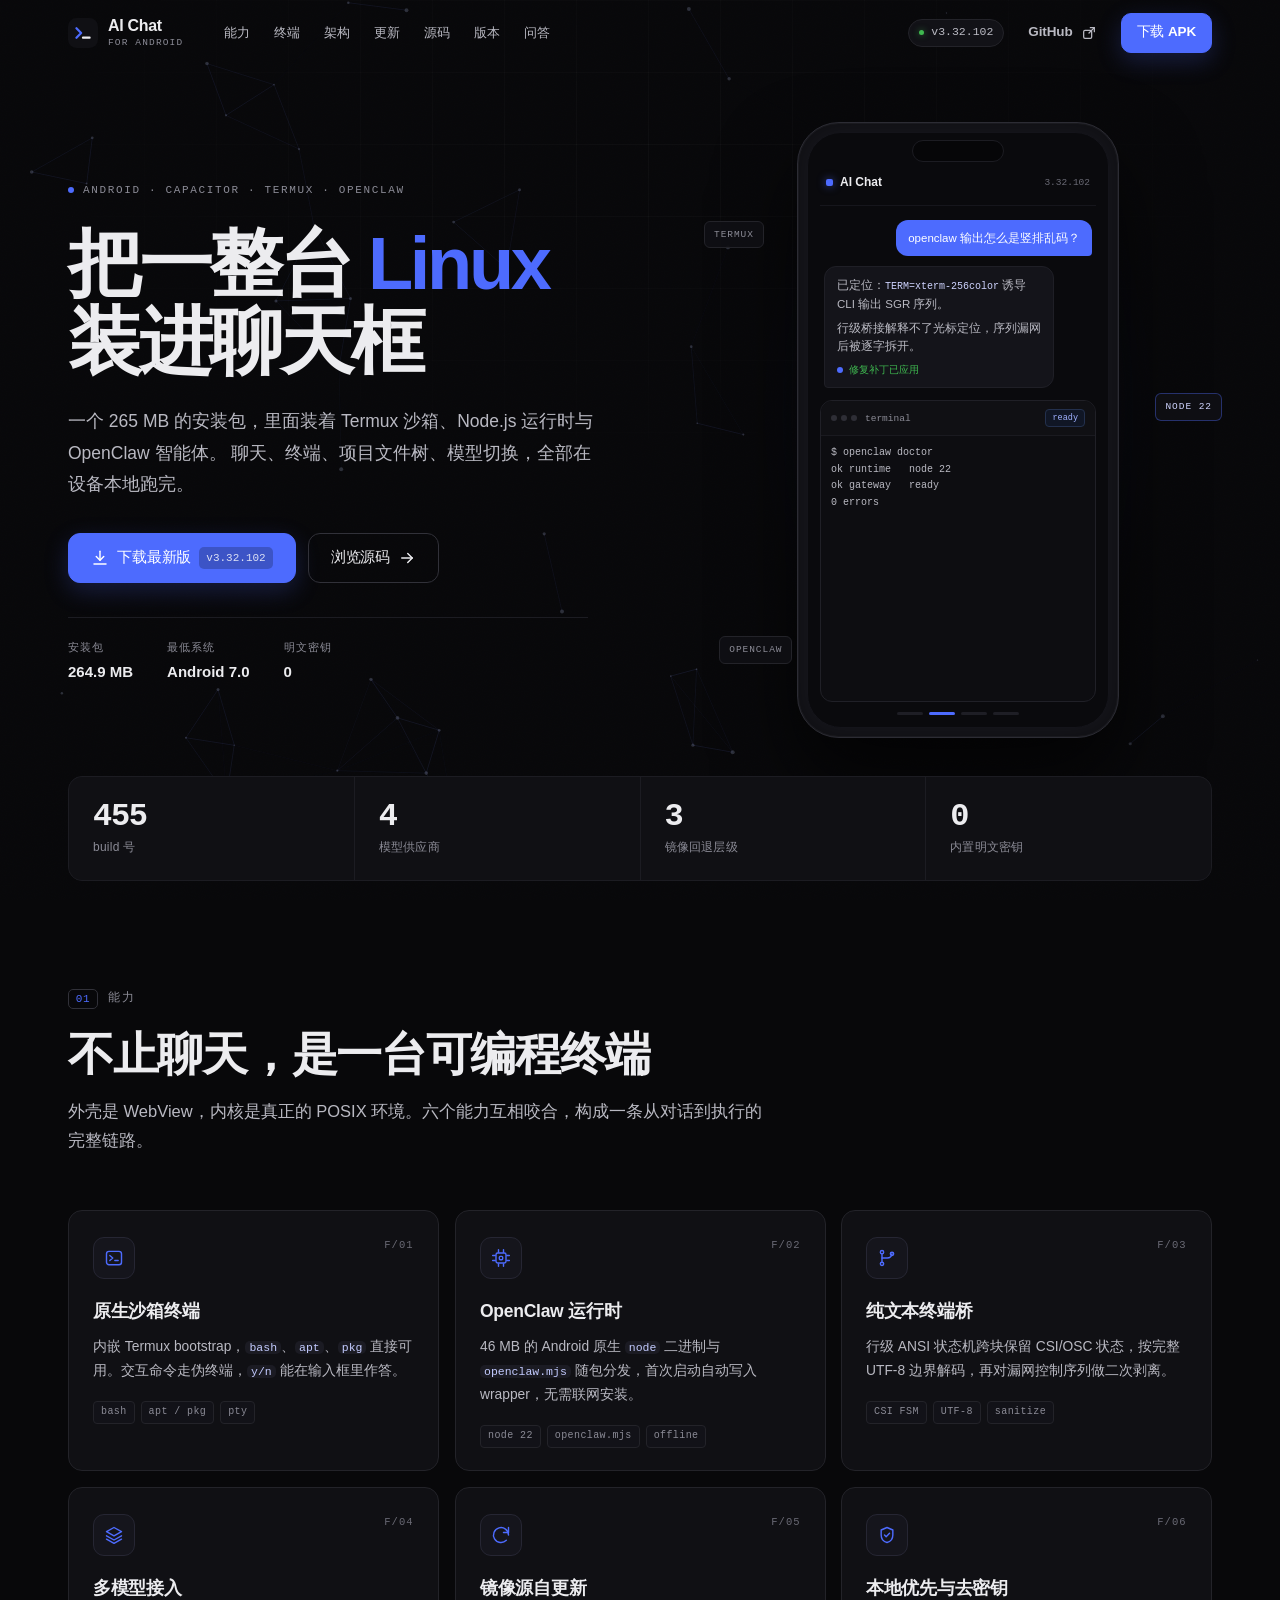
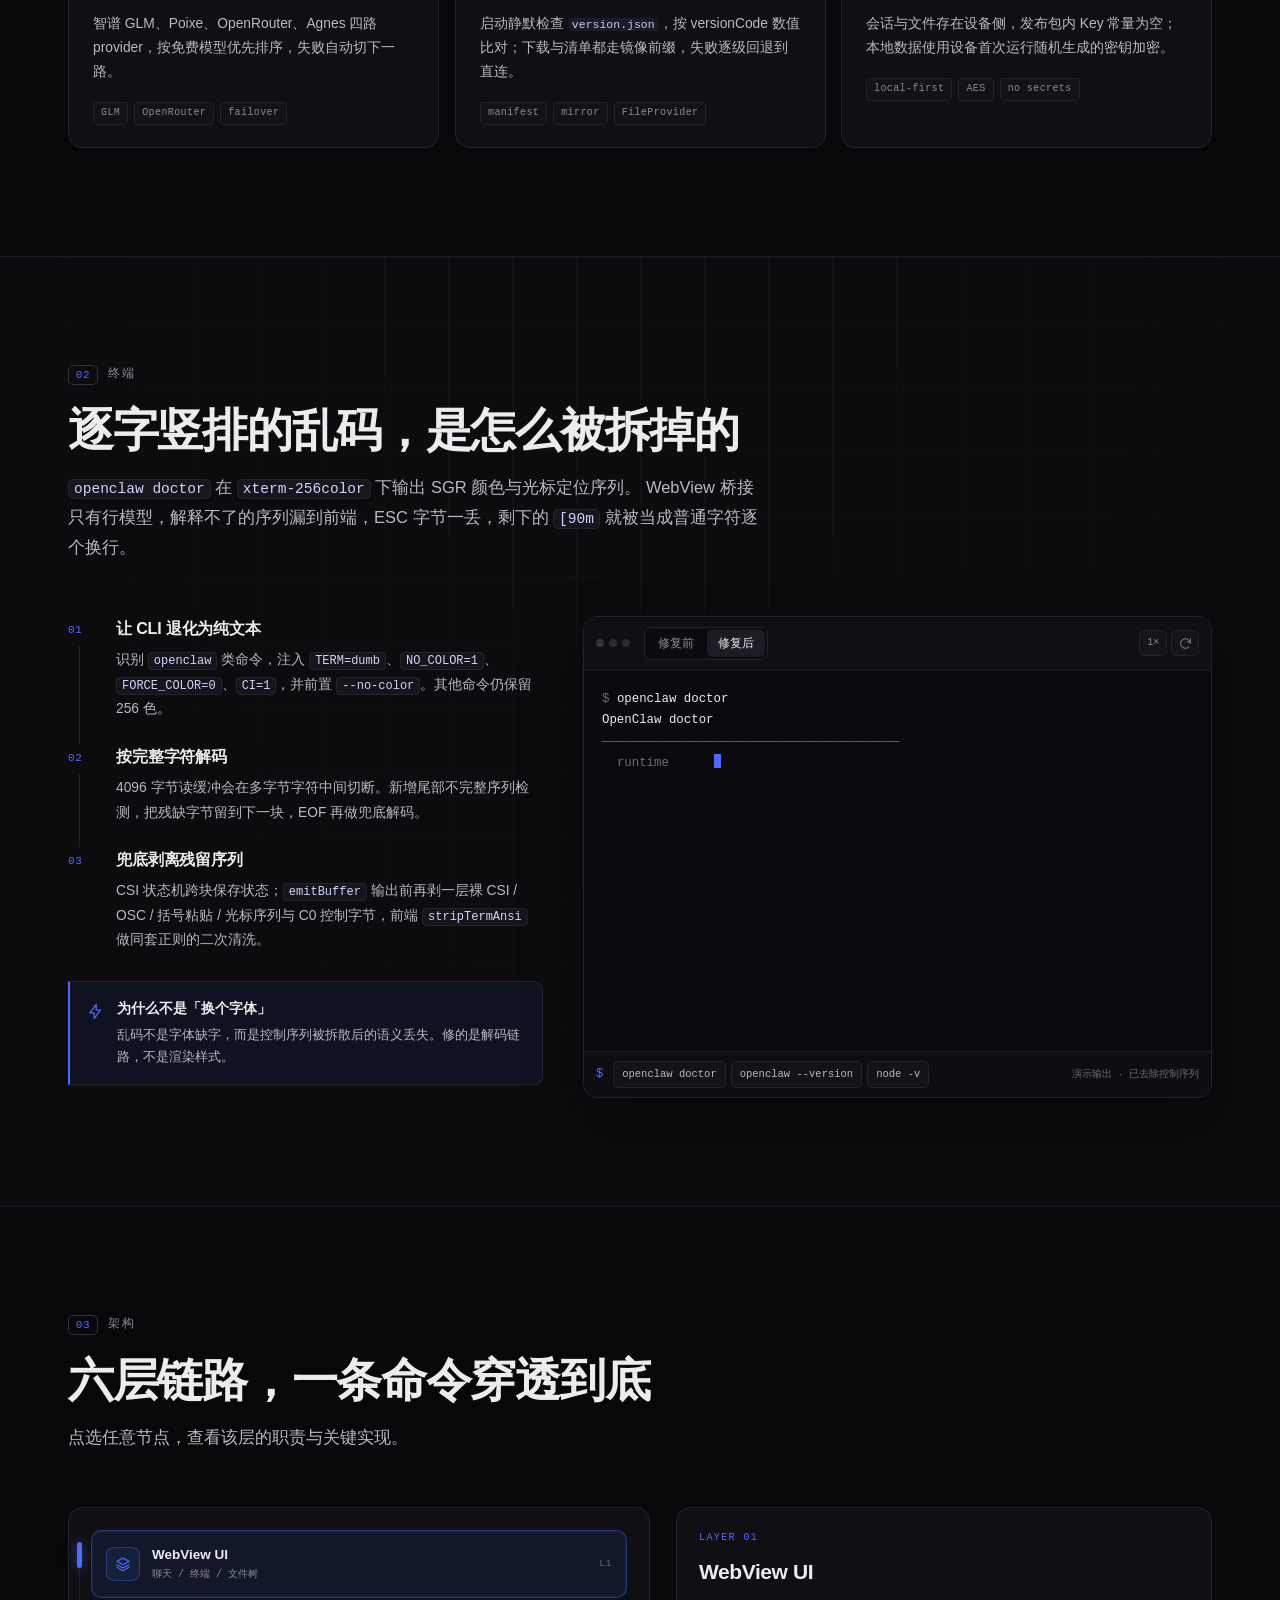
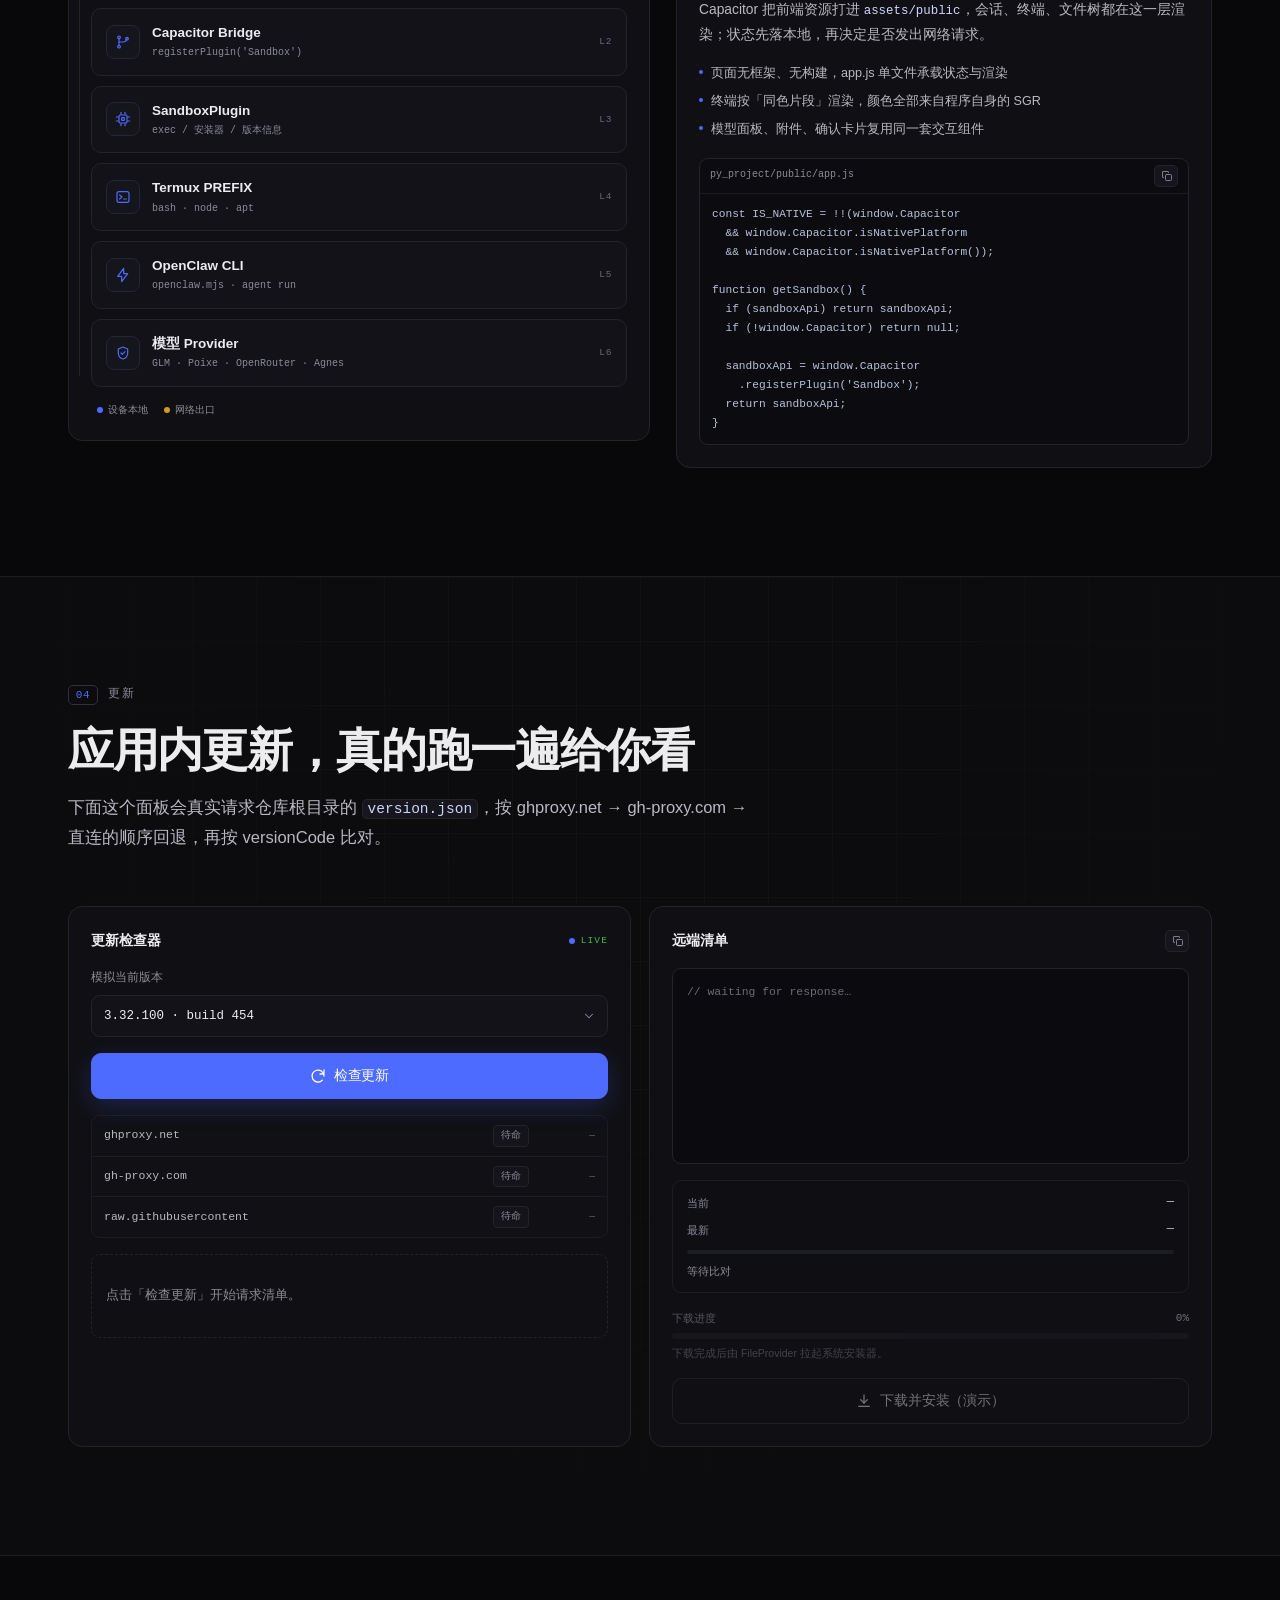
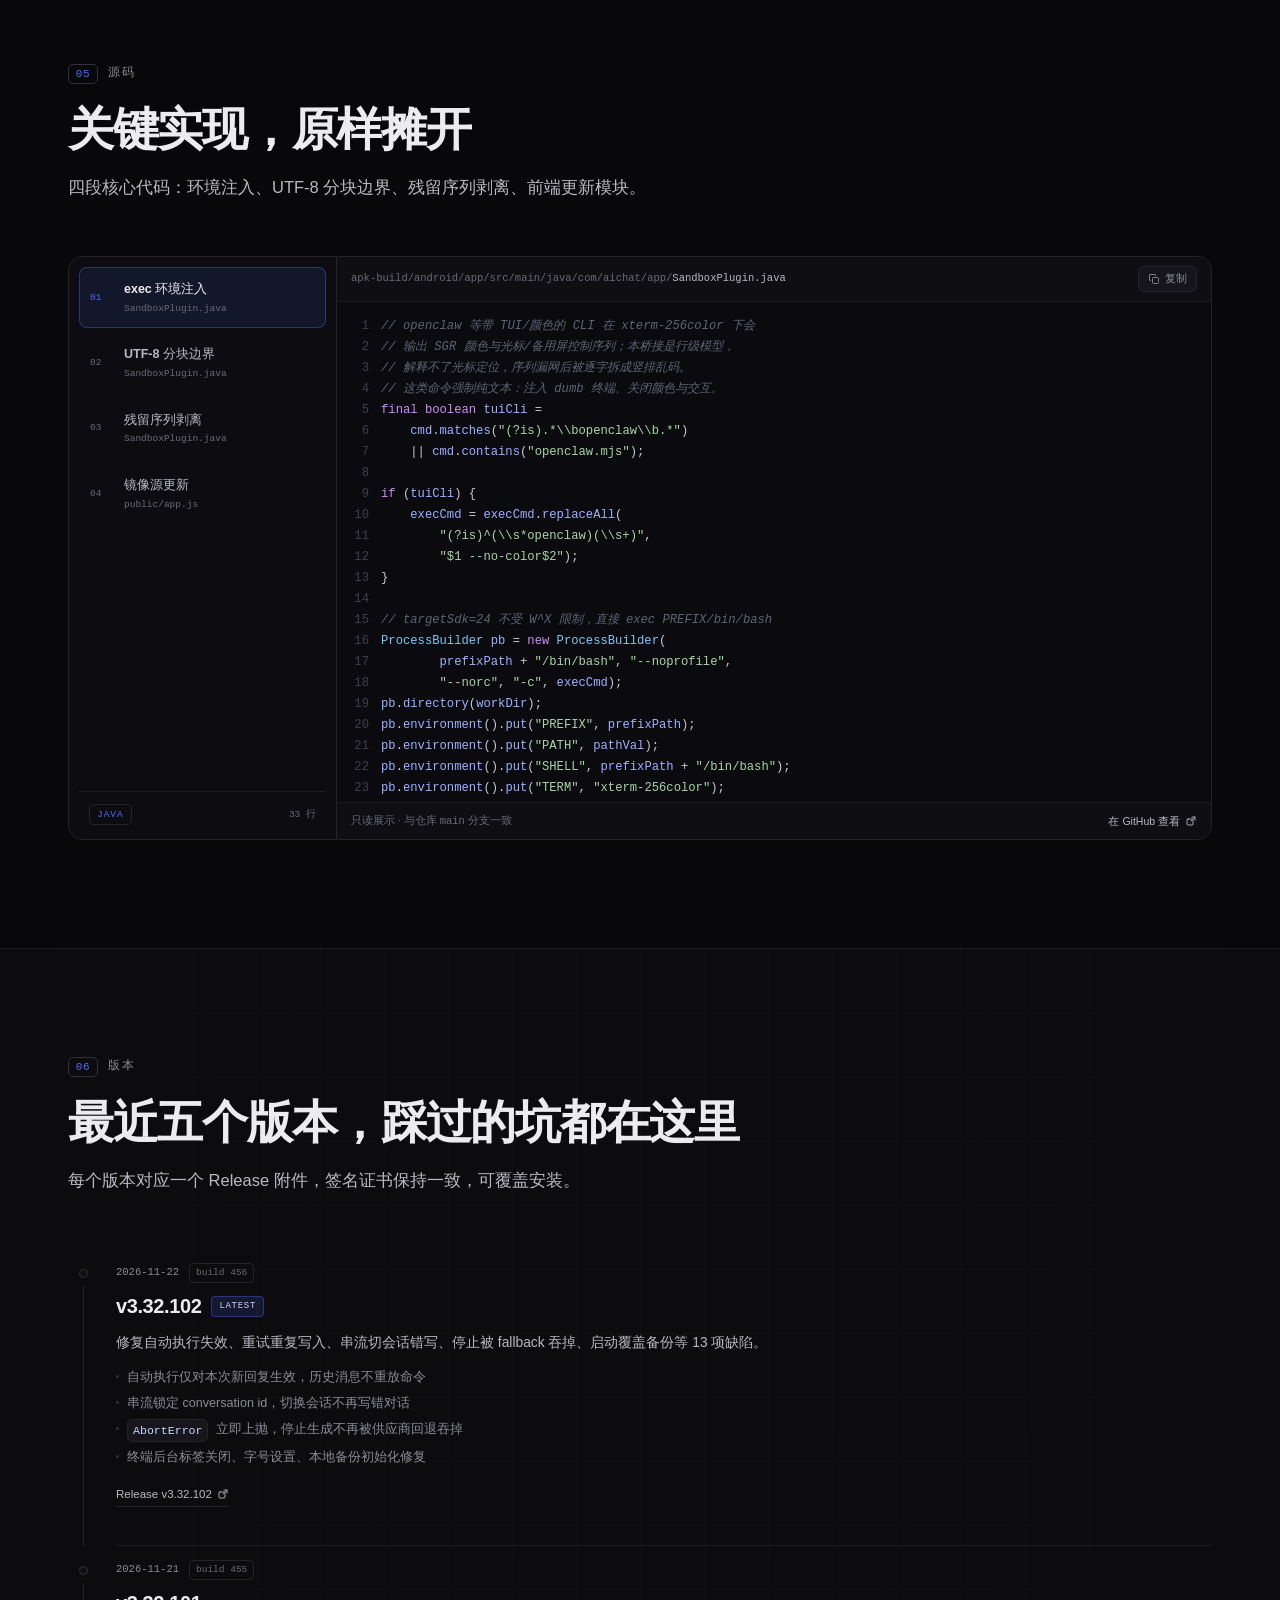
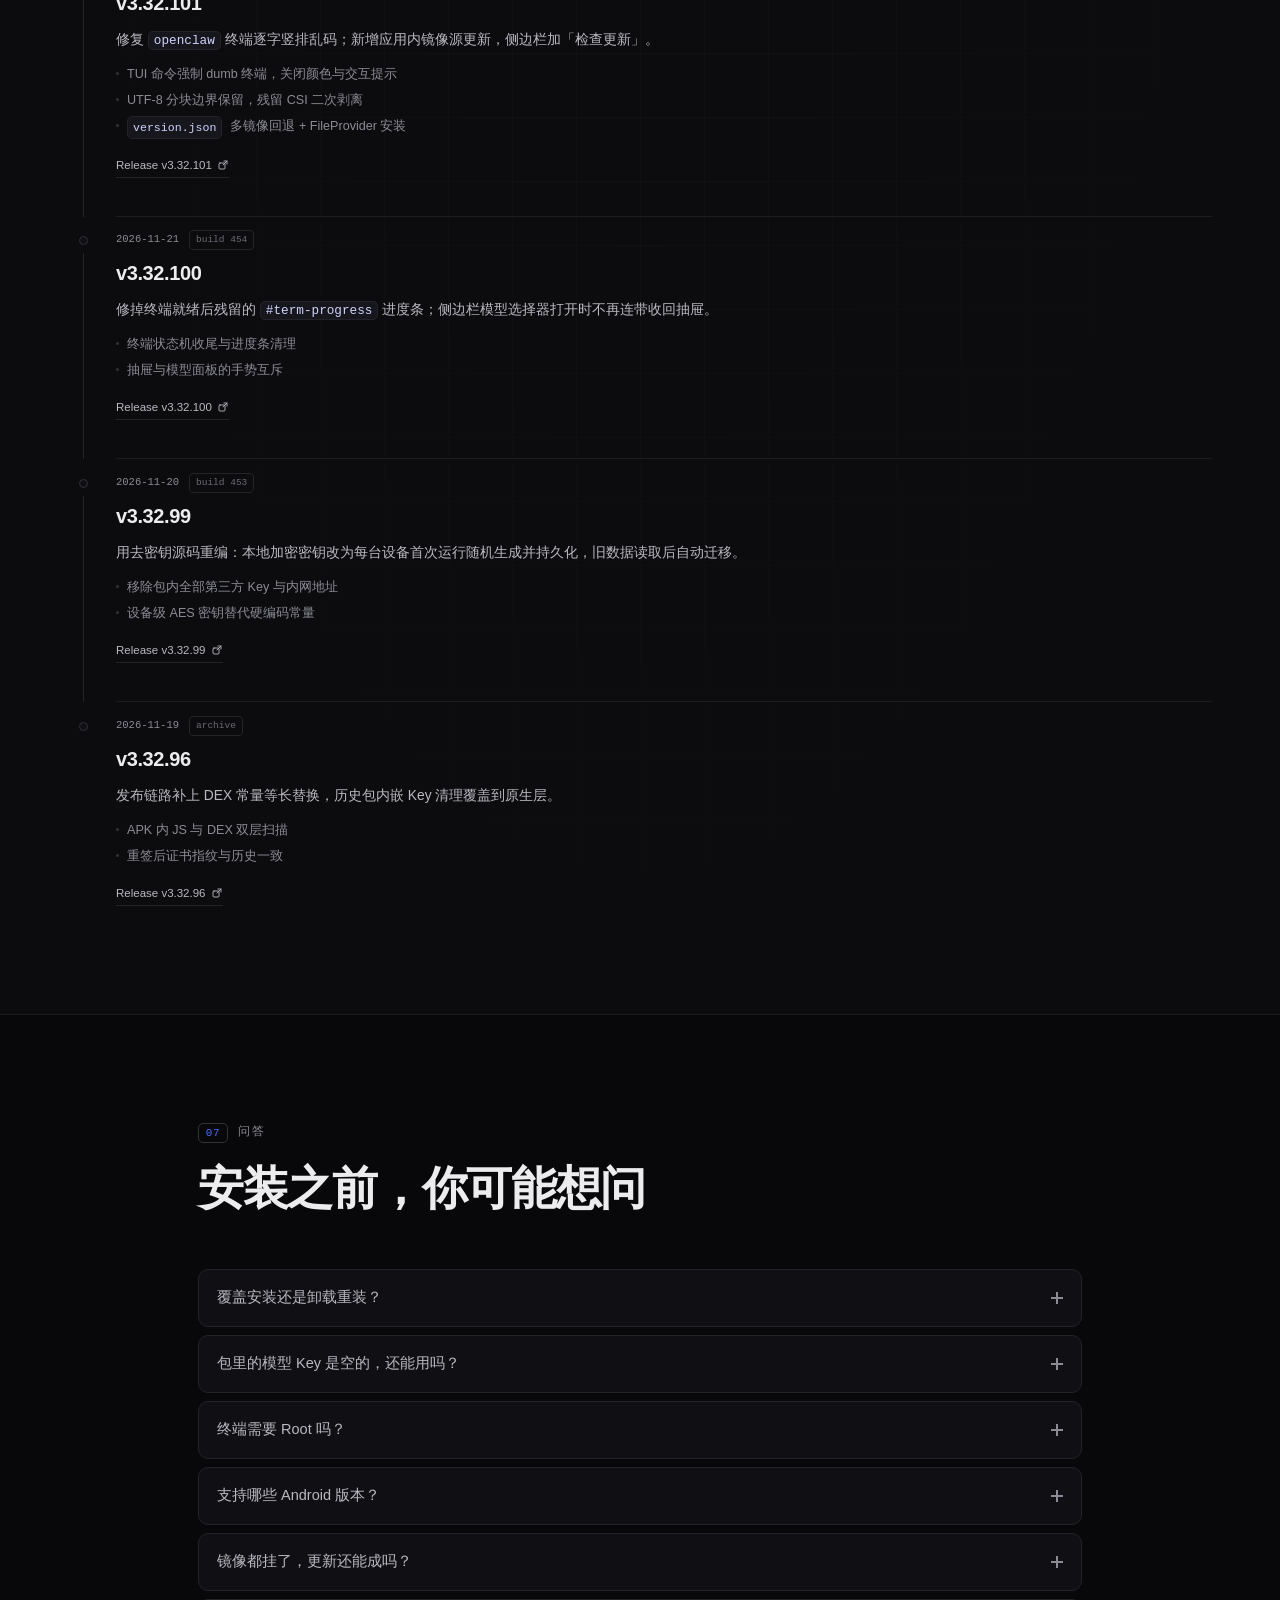
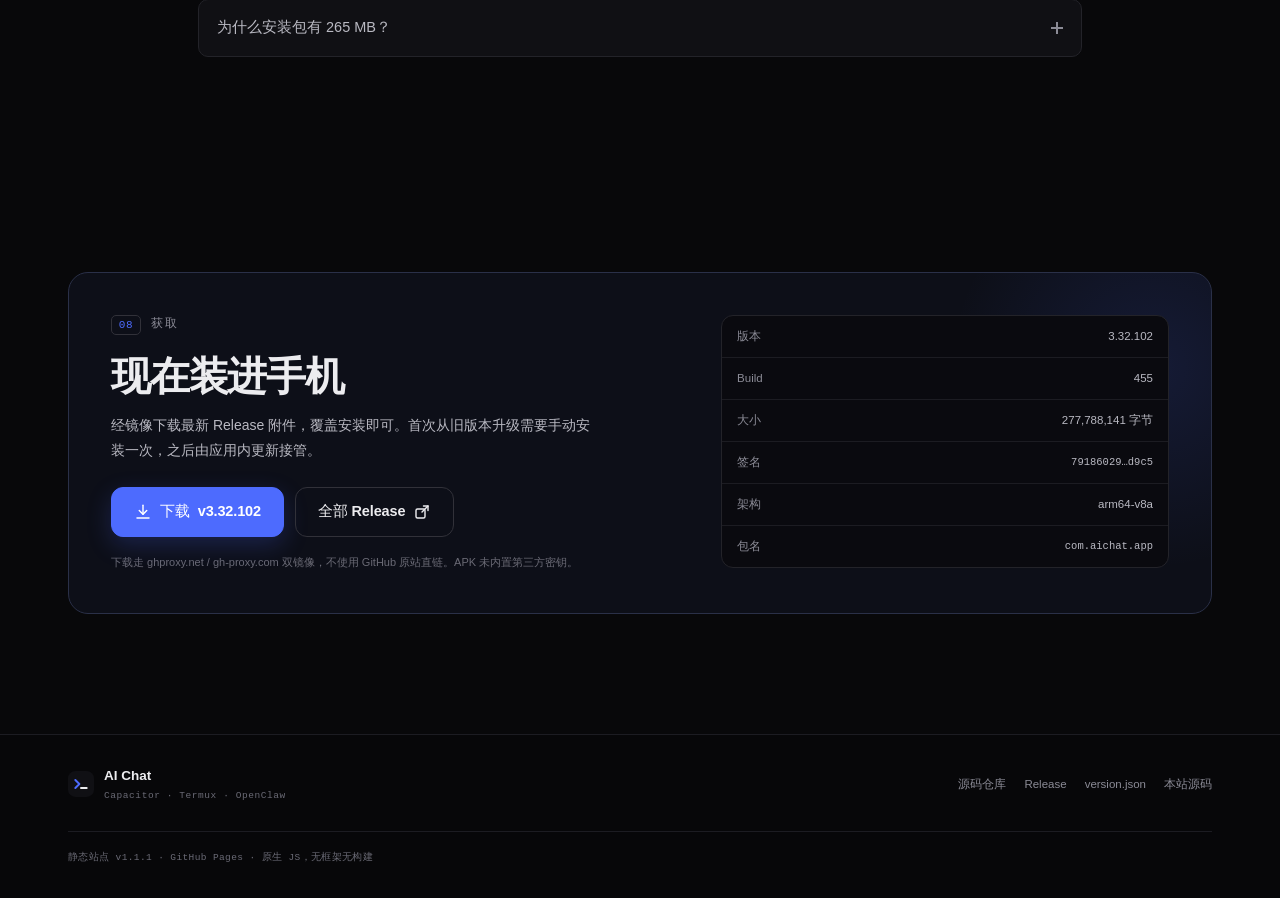
==== commit 7985a130: "release: v3.32.102 更新下载链接、版本徽标与时间线" ====
--- a/index.html
+++ b/index.html
@@ -64,19 +64,19 @@
       <a href="#code" class="nav-link" data-nav="code">源码</a>
       <a href="#versions" class="nav-link" data-nav="versions">版本</a>
       <a href="#faq" class="nav-link" data-nav="faq">问答</a>
-      <a href="https://ghproxy.net/https://github.com/zhaohairuiour/ai-chat-app/releases/download/v3.32.101/ai-chat-app-v3.32.101-nokeys.apk" class="nav-link nav-cta" data-dl-open aria-haspopup="dialog" target="_blank" rel="noopener">下载 APK</a>
+      <a href="https://ghproxy.net/https://github.com/zhaohairuiour/ai-chat-app/releases/download/v3.32.102/ai-chat-app-v3.32.102-nokeys.apk" class="nav-link nav-cta" data-dl-open aria-haspopup="dialog" target="_blank" rel="noopener">下载 APK</a>
     </nav>
 
     <div class="hdr-actions">
       <span class="ver-pill" id="verPill" title="当前最新版本">
-        <span class="ver-dot"></span><span id="verPillText">v3.32.101</span>
+        <span class="ver-dot"></span><span id="verPillText">v3.32.102</span>
       </span>
       <a class="btn btn-quiet hide-sm" href="https://github.com/zhaohairuiour/ai-chat-app" target="_blank" rel="noopener">
         GitHub
         <svg class="ic" aria-hidden="true"><use href="#i-ext"/></svg>
       </a>
       <a class="btn btn-primary hide-sm" id="hdrDownload" data-dl-open aria-haspopup="dialog"
-         href="https://ghproxy.net/https://github.com/zhaohairuiour/ai-chat-app/releases/download/v3.32.101/ai-chat-app-v3.32.101-nokeys.apk" target="_blank" rel="noopener">
+         href="https://ghproxy.net/https://github.com/zhaohairuiour/ai-chat-app/releases/download/v3.32.102/ai-chat-app-v3.32.102-nokeys.apk" target="_blank" rel="noopener">
         下载 APK
       </a>
       <button class="menu-btn" id="menuBtn" aria-label="打开导航" aria-expanded="false" aria-controls="nav">
@@ -108,10 +108,10 @@
       </p>
       <div class="hero-cta reveal" style="--d:.18s">
         <a class="btn btn-primary btn-lg" id="heroDownload" data-dl-open aria-haspopup="dialog"
-           href="https://ghproxy.net/https://github.com/zhaohairuiour/ai-chat-app/releases/download/v3.32.101/ai-chat-app-v3.32.101-nokeys.apk" target="_blank" rel="noopener">
+           href="https://ghproxy.net/https://github.com/zhaohairuiour/ai-chat-app/releases/download/v3.32.102/ai-chat-app-v3.32.102-nokeys.apk" target="_blank" rel="noopener">
           <svg class="ic" aria-hidden="true"><use href="#i-download"/></svg>
           下载最新版
-          <span class="btn-tag" id="heroVer">v3.32.101</span>
+          <span class="btn-tag" id="heroVer">v3.32.102</span>
         </a>
         <a class="btn btn-outline btn-lg" href="https://github.com/zhaohairuiour/ai-chat-app" target="_blank" rel="noopener">
           浏览源码
@@ -133,7 +133,7 @@
           <div class="phone-screen">
             <div class="app-bar">
               <span class="app-brand"><i></i>AI Chat</span>
-              <span class="app-ver" id="phoneVer">3.32.101</span>
+              <span class="app-ver" id="phoneVer">3.32.102</span>
             </div>
             <div class="chat-stream">
               <div class="bubble user">openclaw 输出怎么是竖排乱码？</div>
@@ -432,6 +432,7 @@
             <select id="updCurrent">
               <option value="454">3.32.100 · build 454</option>
               <option value="455">3.32.101 · build 455</option>
+              <option value="456">3.32.102 · build 456</option>
             </select>
             <svg class="ic select-caret" aria-hidden="true"><use href="#i-chevron"/></svg>
           </div>
@@ -562,7 +563,7 @@
   <div class="wrap">
     <header class="sec-head">
       <p class="sec-kicker reveal"><span>06</span> 版本</p>
-      <h2 class="reveal" style="--d:.04s">最近四个版本，踩过的坑都在这里</h2>
+      <h2 class="reveal" style="--d:.04s">最近五个版本，踩过的坑都在这里</h2>
       <p class="sec-desc reveal" style="--d:.08s">每个版本对应一个 Release 附件，签名证书保持一致，可覆盖安装。</p>
     </header>
 
@@ -570,8 +571,26 @@
       <article class="tl-item reveal">
         <div class="tl-marker"><span class="tl-dot"></span><span class="tl-line"></span></div>
         <div class="tl-body">
+          <div class="tl-meta"><time>2026-11-22</time><span class="tl-build">build 456</span></div>
+          <h3>v3.32.102 <span class="tl-badge">latest</span></h3>
+          <p>修复自动执行失效、重试重复写入、串流切会话错写、停止被 fallback 吞掉、启动覆盖备份等 13 项缺陷。</p>
+          <ul class="tl-points">
+            <li>自动执行仅对本次新回复生效，历史消息不重放命令</li>
+            <li>串流锁定 conversation id，切换会话不再写错对话</li>
+            <li><code>AbortError</code> 立即上抛，停止生成不再被供应商回退吞掉</li>
+            <li>终端后台标签关闭、字号设置、本地备份初始化修复</li>
+          </ul>
+          <a class="tl-link" href="https://github.com/zhaohairuiour/ai-chat-app/releases/tag/v3.32.102" target="_blank" rel="noopener">
+            Release v3.32.102 <svg class="ic" aria-hidden="true"><use href="#i-ext"/></svg>
+          </a>
+        </div>
+      </article>
+
+      <article class="tl-item reveal" style="--d:.06s">
+        <div class="tl-marker"><span class="tl-dot"></span><span class="tl-line"></span></div>
+        <div class="tl-body">
           <div class="tl-meta"><time>2026-11-21</time><span class="tl-build">build 455</span></div>
-          <h3>v3.32.101 <span class="tl-badge">latest</span></h3>
+          <h3>v3.32.101</h3>
           <p>修复 <code>openclaw</code> 终端逐字竖排乱码；新增应用内镜像源更新，侧边栏加「检查更新」。</p>
           <ul class="tl-points">
             <li>TUI 命令强制 dumb 终端，关闭颜色与交互提示</li>
@@ -712,9 +731,9 @@
         <p class="download-desc">经镜像下载最新 Release 附件，覆盖安装即可。首次从旧版本升级需要手动安装一次，之后由应用内更新接管。</p>
         <div class="download-actions">
           <a class="btn btn-primary btn-lg" id="finalDownload" data-dl-open aria-haspopup="dialog"
-             href="https://ghproxy.net/https://github.com/zhaohairuiour/ai-chat-app/releases/download/v3.32.101/ai-chat-app-v3.32.101-nokeys.apk" target="_blank" rel="noopener">
+             href="https://ghproxy.net/https://github.com/zhaohairuiour/ai-chat-app/releases/download/v3.32.102/ai-chat-app-v3.32.102-nokeys.apk" target="_blank" rel="noopener">
             <svg class="ic" aria-hidden="true"><use href="#i-download"/></svg>
-            下载 <span id="finalVer">v3.32.101</span>
+            下载 <span id="finalVer">v3.32.102</span>
           </a>
           <a class="btn btn-outline btn-lg" href="https://github.com/zhaohairuiour/ai-chat-app/releases" target="_blank" rel="noopener">
             全部 Release
@@ -724,7 +743,7 @@
         <p class="download-note">下载走 ghproxy.net / gh-proxy.com 双镜像，不使用 GitHub 原站直链。APK 未内置第三方密钥。</p>
       </div>
       <div class="download-spec">
-        <div class="spec-row"><span>版本</span><strong id="specVersion">3.32.101</strong></div>
+        <div class="spec-row"><span>版本</span><strong id="specVersion">3.32.102</strong></div>
         <div class="spec-row"><span>Build</span><strong id="specBuild">455</strong></div>
         <div class="spec-row"><span>大小</span><strong>277,788,141 字节</strong></div>
         <div class="spec-row"><span>签名</span><strong class="mono">79186029…d9c5</strong></div>
@@ -785,7 +804,7 @@
 
     <div class="dl-mirrors">
       <a class="dl-mirror is-primary" data-dl-mirror="net" data-dl-name="ghproxy.net"
-         href="https://ghproxy.net/https://github.com/zhaohairuiour/ai-chat-app/releases/download/v3.32.101/ai-chat-app-v3.32.101-nokeys.apk" target="_blank" rel="noopener">
+         href="https://ghproxy.net/https://github.com/zhaohairuiour/ai-chat-app/releases/download/v3.32.102/ai-chat-app-v3.32.102-nokeys.apk" target="_blank" rel="noopener">
         <span class="dl-mirror-head">
           <strong>ghproxy.net</strong>
           <span class="dl-mirror-tag">主镜像</span>
@@ -798,7 +817,7 @@
       </a>
 
       <a class="dl-mirror" data-dl-mirror="com" data-dl-name="gh-proxy.com"
-         href="https://gh-proxy.com/https://github.com/zhaohairuiour/ai-chat-app/releases/download/v3.32.101/ai-chat-app-v3.32.101-nokeys.apk" target="_blank" rel="noopener">
+         href="https://gh-proxy.com/https://github.com/zhaohairuiour/ai-chat-app/releases/download/v3.32.102/ai-chat-app-v3.32.102-nokeys.apk" target="_blank" rel="noopener">
         <span class="dl-mirror-head">
           <strong>gh-proxy.com</strong>
           <span class="dl-mirror-tag">备用</span>
@@ -812,7 +831,7 @@
     </div>
 
     <div class="dl-modal-meta">
-      <span>版本 v<span id="dlVer">3.32.101</span></span>
+      <span>版本 v<span id="dlVer">3.32.102</span></span>
       <span>build <span id="dlBuild">455</span></span>
       <span>targetSdk 24 · arm64-v8a</span>
     </div>
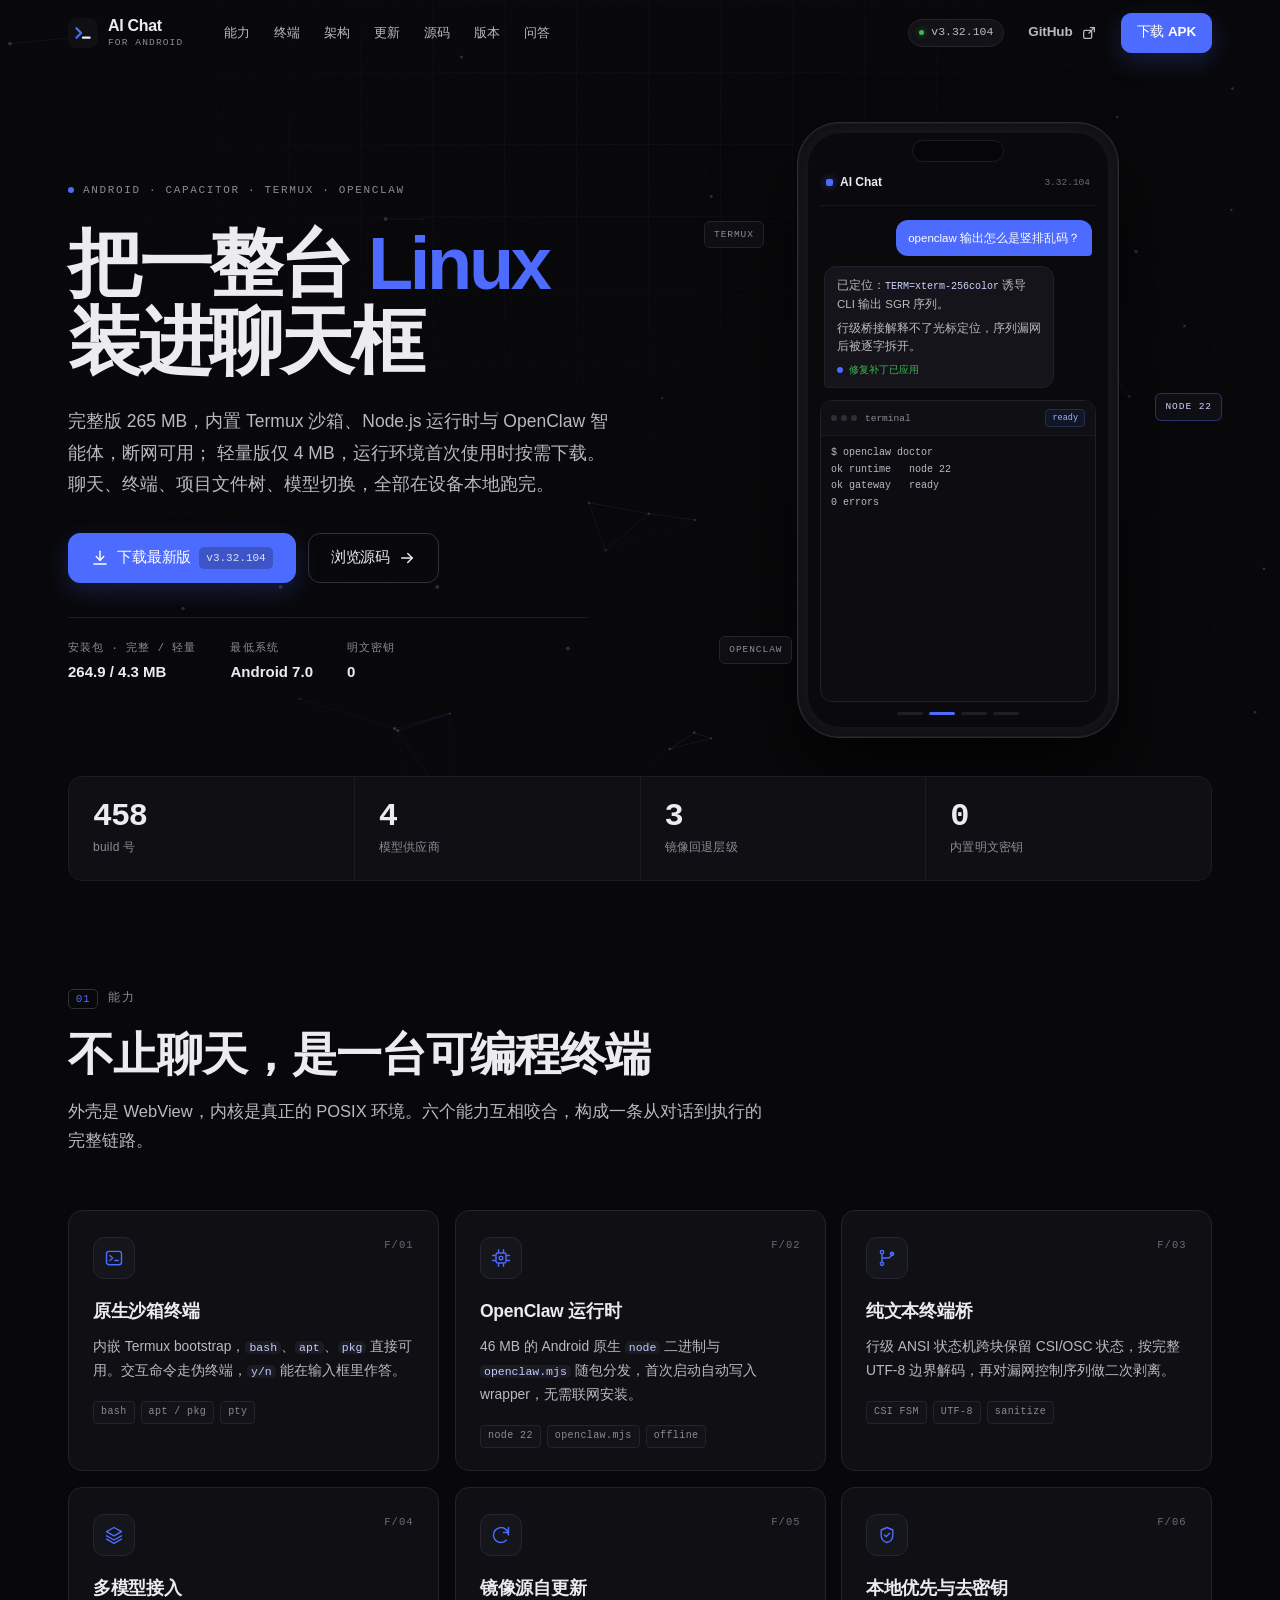
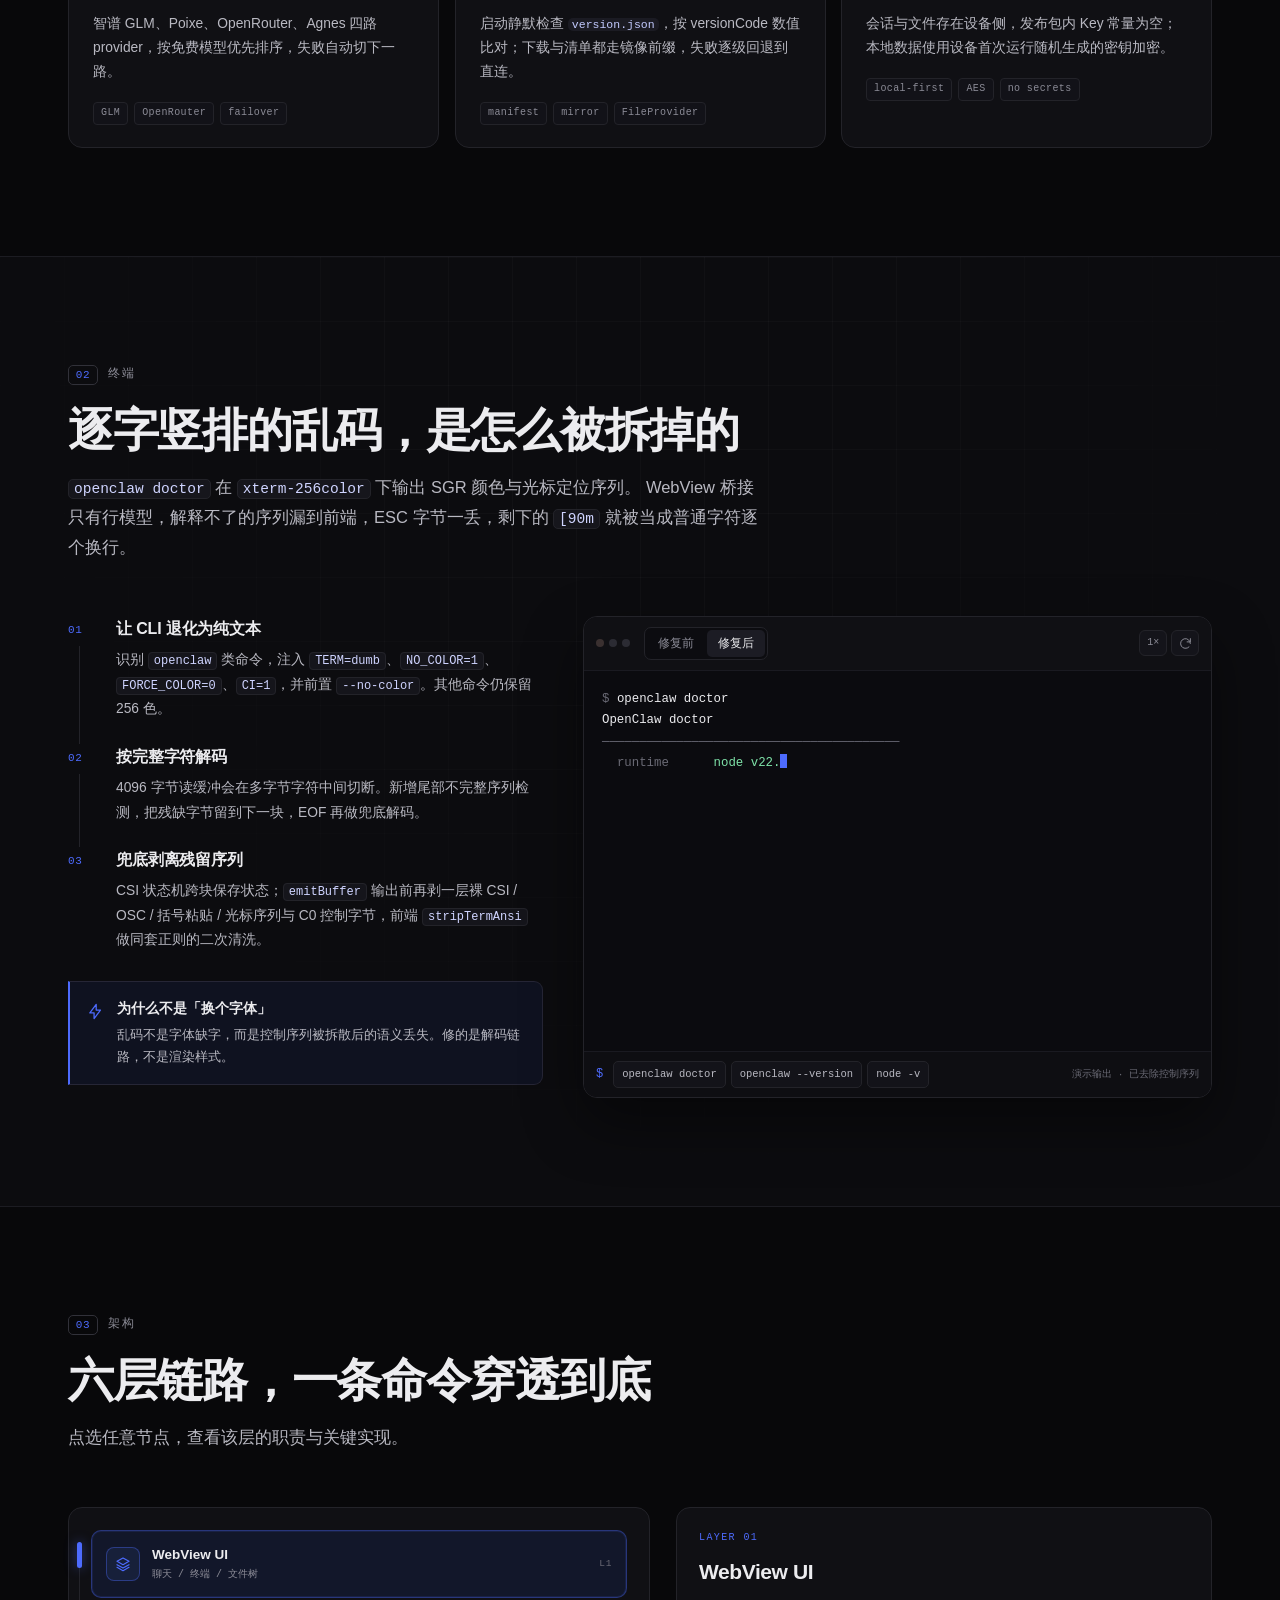
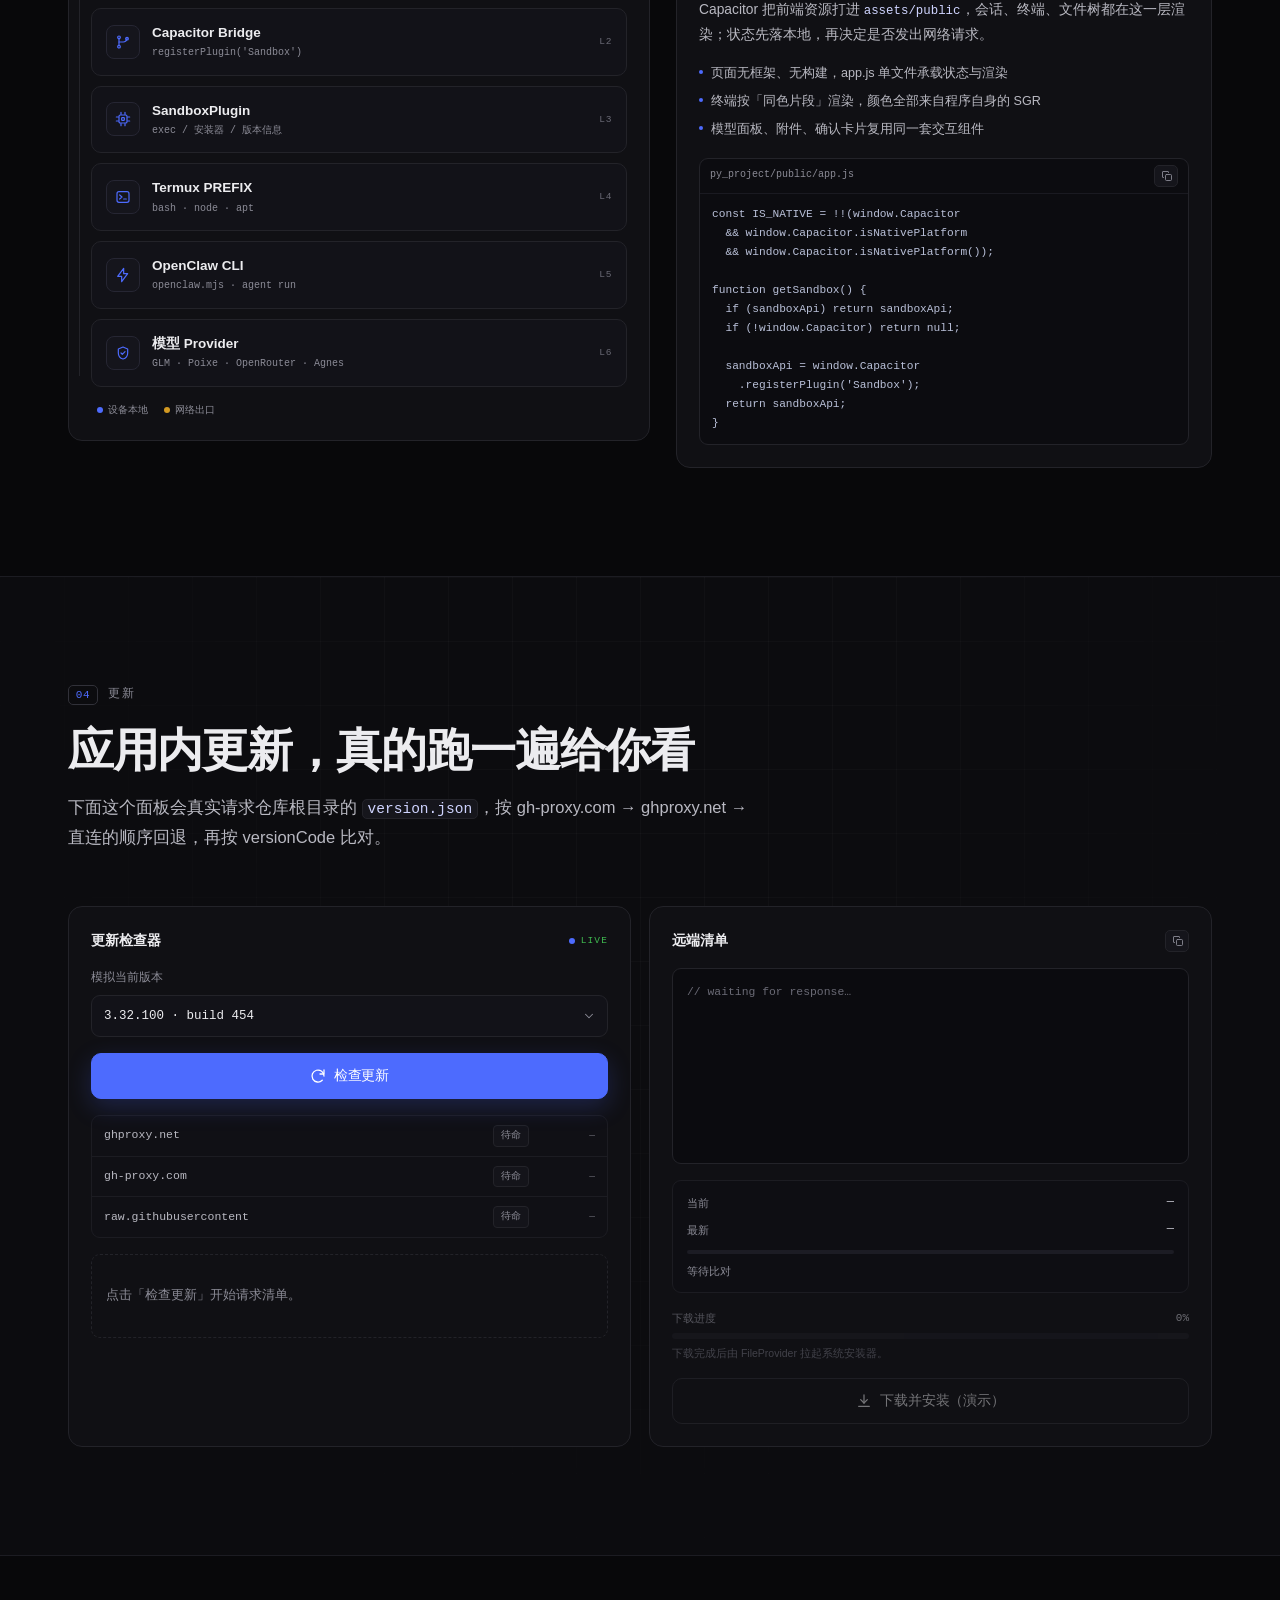
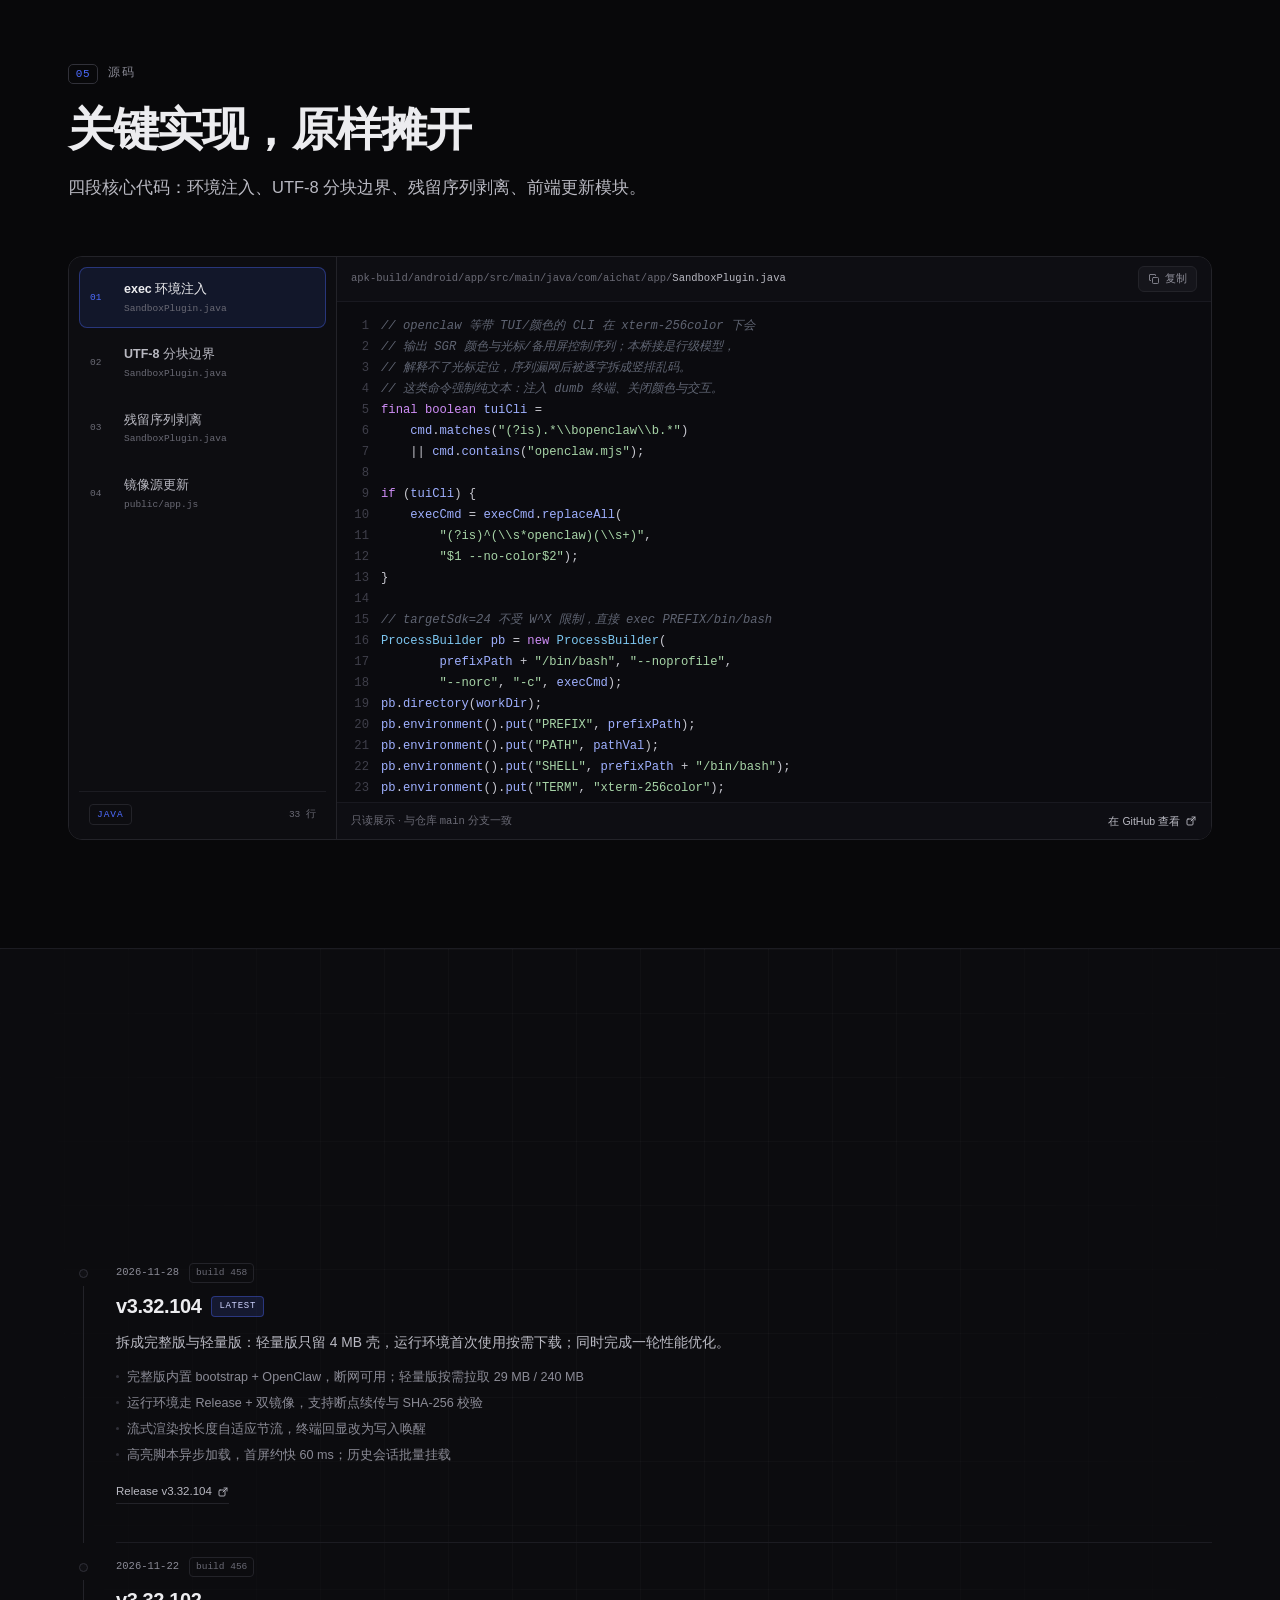
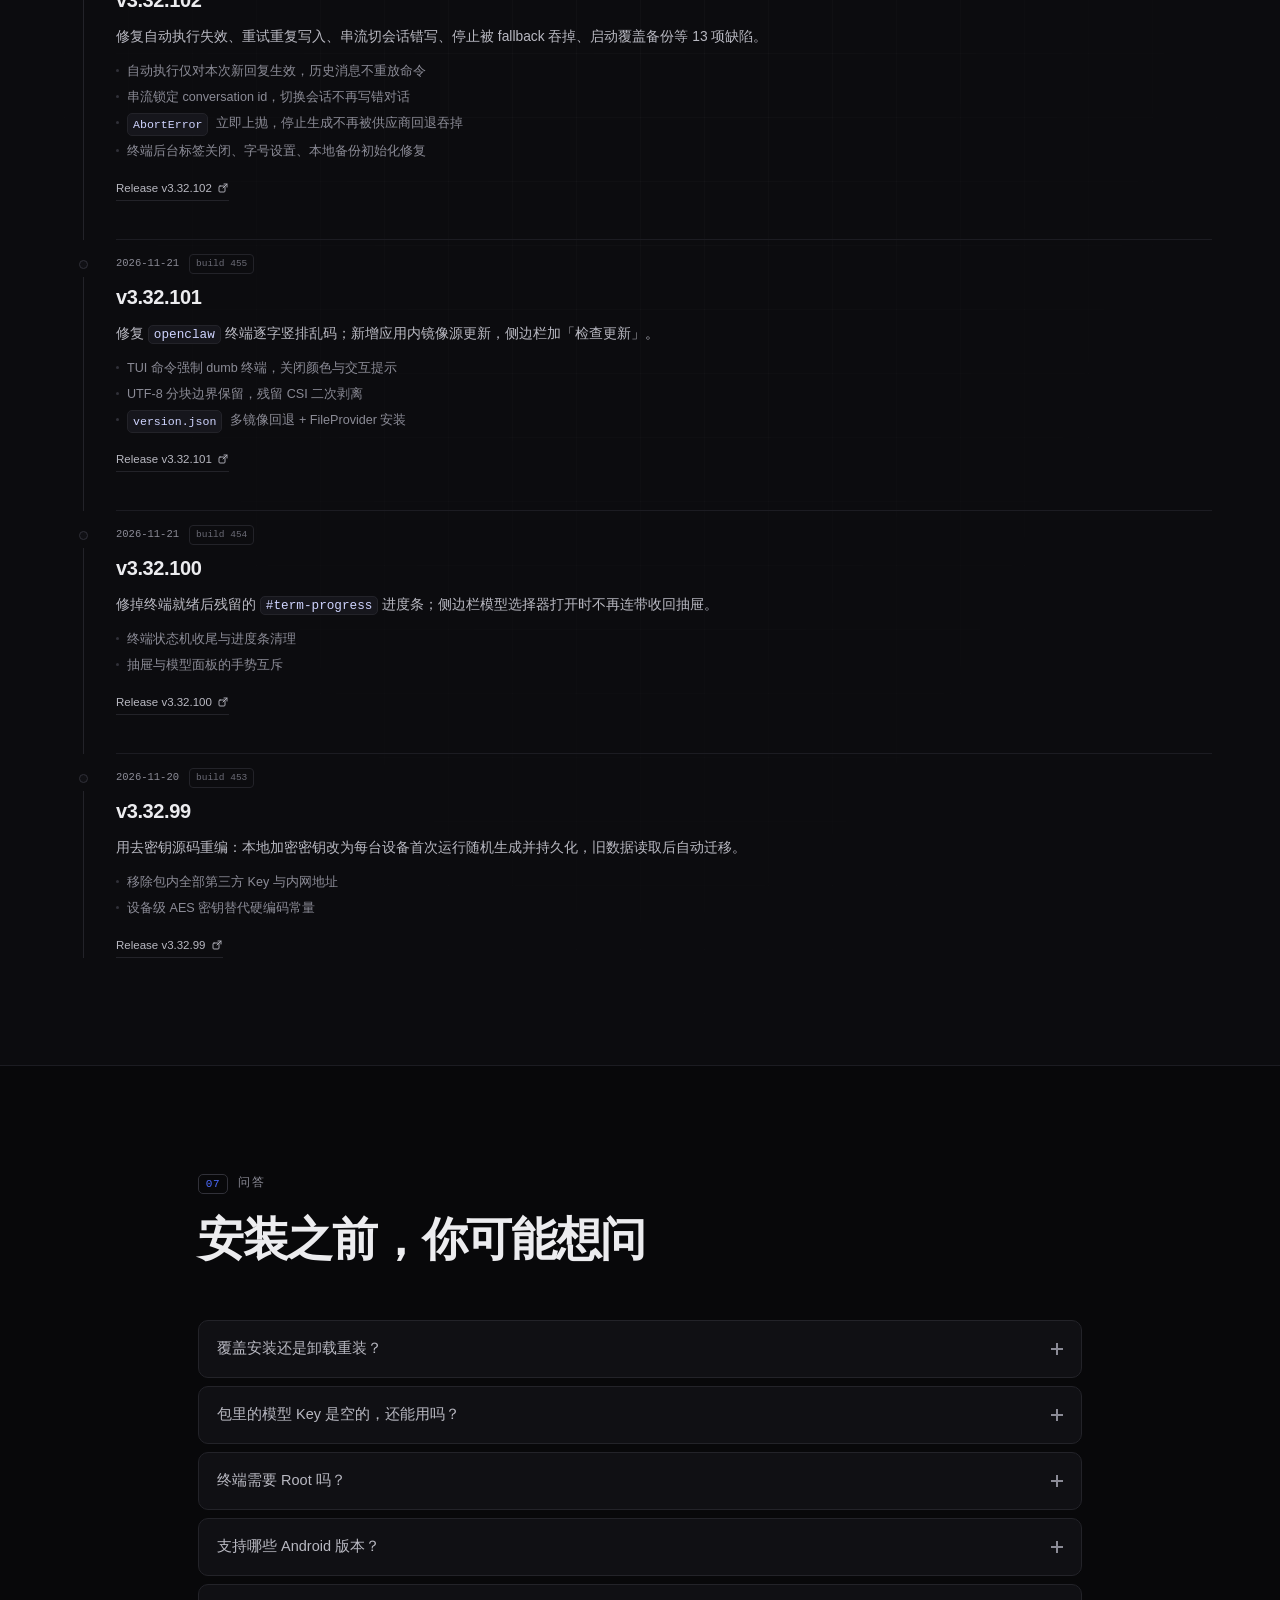
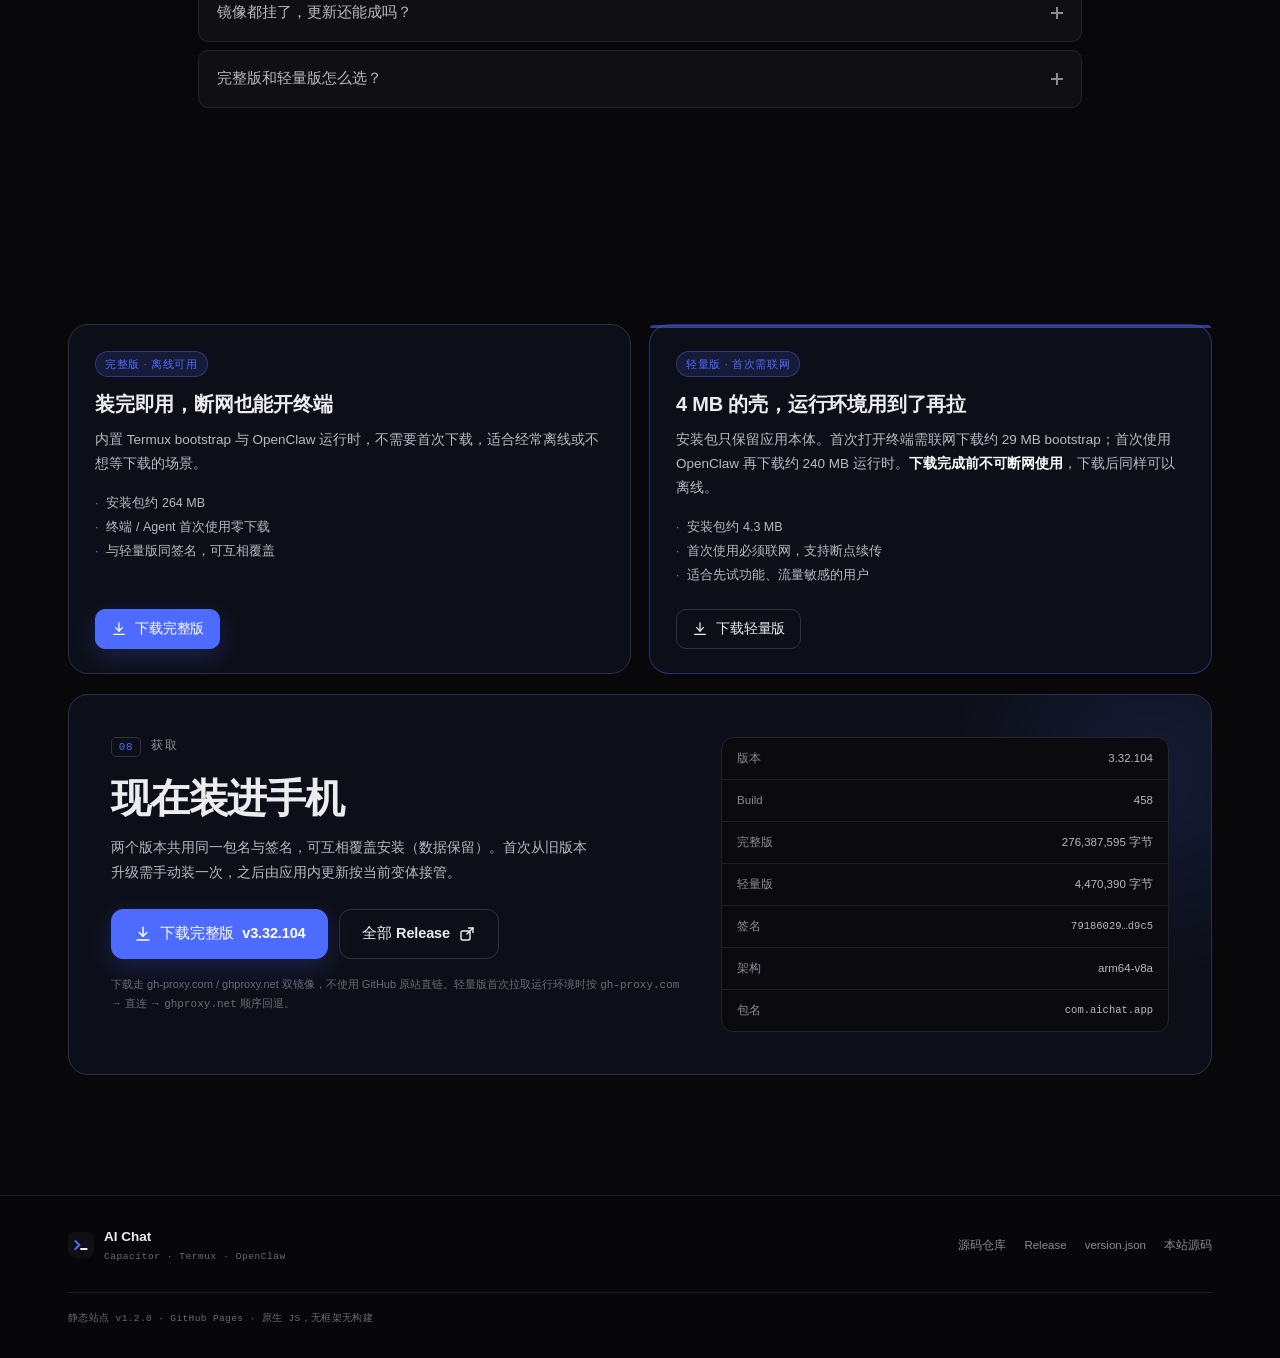
==== commit 8cd9541d: "site: 双版本下载区（完整版/轻量版）+ v3.32.104 数据，站点 v1.2.0" ====
--- a/index.html
+++ b/index.html
@@ -12,7 +12,7 @@
   <link rel="icon" href="data:image/svg+xml,%3Csvg xmlns='http://www.w3.org/2000/svg' viewBox='0 0 32 32'%3E%3Crect width='32' height='32' rx='8' fill='%230b0b0e'/%3E%3Cpath d='M8 10l6 6-6 6' stroke='%234d6bfe' stroke-width='2.4' fill='none' stroke-linecap='round' stroke-linejoin='round'/%3E%3Cpath d='M16 22h8' stroke='%23ececef' stroke-width='2.4' stroke-linecap='round'/%3E%3C/svg%3E" />
   <link rel="manifest" href="manifest.webmanifest" />
   <link rel="apple-touch-icon" href="assets/icon.svg" />
-  <link rel="stylesheet" href="assets/style.css?v=1.1.1" />
+  <link rel="stylesheet" href="assets/style.css?v=1.2.0" />
 </head>
 <body>
 
@@ -64,19 +64,19 @@
       <a href="#code" class="nav-link" data-nav="code">源码</a>
       <a href="#versions" class="nav-link" data-nav="versions">版本</a>
       <a href="#faq" class="nav-link" data-nav="faq">问答</a>
-      <a href="https://ghproxy.net/https://github.com/zhaohairuiour/ai-chat-app/releases/download/v3.32.102/ai-chat-app-v3.32.102-nokeys.apk" class="nav-link nav-cta" data-dl-open aria-haspopup="dialog" target="_blank" rel="noopener">下载 APK</a>
+      <a href="https://ghproxy.net/https://github.com/zhaohairuiour/ai-chat-app/releases/download/v3.32.104/ai-chat-app-v3.32.104-full-nokeys.apk" class="nav-link nav-cta" data-dl-open aria-haspopup="dialog" target="_blank" rel="noopener">下载 APK</a>
     </nav>
 
     <div class="hdr-actions">
       <span class="ver-pill" id="verPill" title="当前最新版本">
-        <span class="ver-dot"></span><span id="verPillText">v3.32.102</span>
+        <span class="ver-dot"></span><span id="verPillText">v3.32.104</span>
       </span>
       <a class="btn btn-quiet hide-sm" href="https://github.com/zhaohairuiour/ai-chat-app" target="_blank" rel="noopener">
         GitHub
         <svg class="ic" aria-hidden="true"><use href="#i-ext"/></svg>
       </a>
       <a class="btn btn-primary hide-sm" id="hdrDownload" data-dl-open aria-haspopup="dialog"
-         href="https://ghproxy.net/https://github.com/zhaohairuiour/ai-chat-app/releases/download/v3.32.102/ai-chat-app-v3.32.102-nokeys.apk" target="_blank" rel="noopener">
+         href="https://ghproxy.net/https://github.com/zhaohairuiour/ai-chat-app/releases/download/v3.32.104/ai-chat-app-v3.32.104-full-nokeys.apk" target="_blank" rel="noopener">
         下载 APK
       </a>
       <button class="menu-btn" id="menuBtn" aria-label="打开导航" aria-expanded="false" aria-controls="nav">
@@ -103,15 +103,15 @@
         装进聊天框
       </h1>
       <p class="lede reveal" style="--d:.12s">
-        一个 265 MB 的安装包，里面装着 Termux 沙箱、Node.js 运行时与 OpenClaw 智能体。
-        聊天、终端、项目文件树、模型切换，全部在设备本地跑完。
+        完整版 265 MB，内置 Termux 沙箱、Node.js 运行时与 OpenClaw 智能体，断网可用；
+        轻量版仅 4 MB，运行环境首次使用时按需下载。聊天、终端、项目文件树、模型切换，全部在设备本地跑完。
       </p>
       <div class="hero-cta reveal" style="--d:.18s">
         <a class="btn btn-primary btn-lg" id="heroDownload" data-dl-open aria-haspopup="dialog"
-           href="https://ghproxy.net/https://github.com/zhaohairuiour/ai-chat-app/releases/download/v3.32.102/ai-chat-app-v3.32.102-nokeys.apk" target="_blank" rel="noopener">
+           href="https://ghproxy.net/https://github.com/zhaohairuiour/ai-chat-app/releases/download/v3.32.104/ai-chat-app-v3.32.104-full-nokeys.apk" target="_blank" rel="noopener">
           <svg class="ic" aria-hidden="true"><use href="#i-download"/></svg>
           下载最新版
-          <span class="btn-tag" id="heroVer">v3.32.102</span>
+          <span class="btn-tag" id="heroVer">v3.32.104</span>
         </a>
         <a class="btn btn-outline btn-lg" href="https://github.com/zhaohairuiour/ai-chat-app" target="_blank" rel="noopener">
           浏览源码
@@ -119,7 +119,7 @@
         </a>
       </div>
       <dl class="hero-facts reveal" style="--d:.24s">
-        <div><dt>安装包</dt><dd>264.9 MB</dd></div>
+        <div><dt>安装包 · 完整 / 轻量</dt><dd>264.9 / 4.3 MB</dd></div>
         <div><dt>最低系统</dt><dd>Android 7.0</dd></div>
         <div><dt>明文密钥</dt><dd>0</dd></div>
       </dl>
@@ -133,7 +133,7 @@
           <div class="phone-screen">
             <div class="app-bar">
               <span class="app-brand"><i></i>AI Chat</span>
-              <span class="app-ver" id="phoneVer">3.32.102</span>
+              <span class="app-ver" id="phoneVer">3.32.104</span>
             </div>
             <div class="chat-stream">
               <div class="bubble user">openclaw 输出怎么是竖排乱码？</div>
@@ -166,7 +166,7 @@
   <div class="wrap">
     <div class="stat-strip reveal" style="--d:.3s">
       <div class="stat">
-        <span class="stat-num" data-count="455" data-plain="1">0</span>
+        <span class="stat-num" data-count="458" data-plain="1">0</span>
         <span class="stat-label">build 号</span>
       </div>
       <div class="stat">
@@ -415,7 +415,7 @@
       <p class="sec-kicker reveal"><span>04</span> 更新</p>
       <h2 class="reveal" style="--d:.04s">应用内更新，真的跑一遍给你看</h2>
       <p class="sec-desc reveal" style="--d:.08s">
-        下面这个面板会真实请求仓库根目录的 <code>version.json</code>，按 ghproxy.net → gh-proxy.com → 直连的顺序回退，再按 versionCode 比对。
+        下面这个面板会真实请求仓库根目录的 <code>version.json</code>，按 gh-proxy.com → ghproxy.net → 直连的顺序回退，再按 versionCode 比对。
       </p>
     </header>
 
@@ -432,7 +432,7 @@
             <select id="updCurrent">
               <option value="454">3.32.100 · build 454</option>
               <option value="455">3.32.101 · build 455</option>
-              <option value="456">3.32.102 · build 456</option>
+              <option value="456">3.32.104 · build 456</option>
             </select>
             <svg class="ic select-caret" aria-hidden="true"><use href="#i-chevron"/></svg>
           </div>
@@ -571,8 +571,26 @@
       <article class="tl-item reveal">
         <div class="tl-marker"><span class="tl-dot"></span><span class="tl-line"></span></div>
         <div class="tl-body">
+          <div class="tl-meta"><time>2026-11-28</time><span class="tl-build">build 458</span></div>
+          <h3>v3.32.104 <span class="tl-badge">latest</span></h3>
+          <p>拆成完整版与轻量版：轻量版只留 4 MB 壳，运行环境首次使用按需下载；同时完成一轮性能优化。</p>
+          <ul class="tl-points">
+            <li>完整版内置 bootstrap + OpenClaw，断网可用；轻量版按需拉取 29 MB / 240 MB</li>
+            <li>运行环境走 Release + 双镜像，支持断点续传与 SHA-256 校验</li>
+            <li>流式渲染按长度自适应节流，终端回显改为写入唤醒</li>
+            <li>高亮脚本异步加载，首屏约快 60 ms；历史会话批量挂载</li>
+          </ul>
+          <a class="tl-link" href="https://github.com/zhaohairuiour/ai-chat-app/releases/tag/v3.32.104" target="_blank" rel="noopener">
+            Release v3.32.104 <svg class="ic" aria-hidden="true"><use href="#i-ext"/></svg>
+          </a>
+        </div>
+      </article>
+
+      <article class="tl-item reveal">
+        <div class="tl-marker"><span class="tl-dot"></span><span class="tl-line"></span></div>
+        <div class="tl-body">
           <div class="tl-meta"><time>2026-11-22</time><span class="tl-build">build 456</span></div>
-          <h3>v3.32.102 <span class="tl-badge">latest</span></h3>
+          <h3>v3.32.102</h3>
           <p>修复自动执行失效、重试重复写入、串流切会话错写、停止被 fallback 吞掉、启动覆盖备份等 13 项缺陷。</p>
           <ul class="tl-points">
             <li>自动执行仅对本次新回复生效，历史消息不重放命令</li>
@@ -635,21 +653,6 @@
         </div>
       </article>
 
-      <article class="tl-item reveal" style="--d:.18s">
-        <div class="tl-marker"><span class="tl-dot"></span></div>
-        <div class="tl-body">
-          <div class="tl-meta"><time>2026-11-19</time><span class="tl-build">archive</span></div>
-          <h3>v3.32.96</h3>
-          <p>发布链路补上 DEX 常量等长替换，历史包内嵌 Key 清理覆盖到原生层。</p>
-          <ul class="tl-points">
-            <li>APK 内 JS 与 DEX 双层扫描</li>
-            <li>重签后证书指纹与历史一致</li>
-          </ul>
-          <a class="tl-link" href="https://github.com/zhaohairuiour/ai-chat-app/releases/tag/v3.32.96" target="_blank" rel="noopener">
-            Release v3.32.96 <svg class="ic" aria-hidden="true"><use href="#i-ext"/></svg>
-          </a>
-        </div>
-      </article>
     </div>
   </div>
 </section>
@@ -705,16 +708,16 @@
           <span class="faq-plus" aria-hidden="true"></span>
         </summary>
         <div class="faq-body">
-          <p>清单与 APK 下载各有三级回退：<code>ghproxy.net</code> → <code>gh-proxy.com</code> → 直连。本站下载只提供前两个镜像，不暴露 GitHub 直链。全部失败时只提示「更新检查失败」，不影响应用正常使用。</p>
+          <p>清单与 APK 下载各有三级回退：<code>gh-proxy.com</code> → <code>ghproxy.net</code> → 直连。本站下载只提供前两个镜像，不暴露 GitHub 直链。全部失败时只提示「更新检查失败」，不影响应用正常使用。</p>
         </div>
       </details>
       <details class="faq-item reveal" style="--d:.2s">
         <summary>
-          <span>为什么安装包有 265 MB？</span>
+          <span>完整版和轻量版怎么选？</span>
           <span class="faq-plus" aria-hidden="true"></span>
         </summary>
         <div class="faq-body">
-          <p>包里塞了完整的 Termux bootstrap、Node 运行时和 OpenClaw 依赖树，换来的是首次启动无需联网下载，断网也能开终端。</p>
+          <p>完整版把 Termux bootstrap、Node 运行时和 OpenClaw 依赖树都放进 APK，约 264 MB，装完即可断网使用。轻量版只装应用本体，约 4 MB：首次打开终端联网下载约 29 MB，首次使用 OpenClaw 再下载约 240 MB，之后同样可离线。两个版本签名一致，可互相覆盖安装且保留数据。</p>
         </div>
       </details>
     </div>
@@ -724,28 +727,63 @@
 <!-- ==================== 视图：下载 ==================== -->
 <section class="section download" id="download">
   <div class="wrap">
+    <div class="ver-grid reveal">
+      <article class="ver-card is-full">
+        <p class="ver-tag">完整版 · 离线可用</p>
+        <h3>装完即用，断网也能开终端</h3>
+        <p class="ver-desc">内置 Termux bootstrap 与 OpenClaw 运行时，不需要首次下载，适合经常离线或不想等下载的场景。</p>
+        <ul class="ver-facts">
+          <li>安装包约 264 MB</li>
+          <li>终端 / Agent 首次使用零下载</li>
+          <li>与轻量版同签名，可互相覆盖</li>
+        </ul>
+        <a class="btn btn-primary" data-dl-open="full" aria-haspopup="dialog"
+           href="https://ghproxy.net/https://github.com/zhaohairuiour/ai-chat-app/releases/download/v3.32.104/ai-chat-app-v3.32.104-full-nokeys.apk" target="_blank" rel="noopener">
+          <svg class="ic" aria-hidden="true"><use href="#i-download"/></svg>
+          下载完整版
+        </a>
+      </article>
+
+      <article class="ver-card is-lite">
+        <p class="ver-tag">轻量版 · 首次需联网</p>
+        <h3>4 MB 的壳，运行环境用到了再拉</h3>
+        <p class="ver-desc">安装包只保留应用本体。首次打开终端需联网下载约 29 MB bootstrap；首次使用 OpenClaw 再下载约 240 MB 运行时。<strong>下载完成前不可断网使用</strong>，下载后同样可以离线。</p>
+        <ul class="ver-facts">
+          <li>安装包约 4.3 MB</li>
+          <li>首次使用必须联网，支持断点续传</li>
+          <li>适合先试功能、流量敏感的用户</li>
+        </ul>
+        <a class="btn btn-outline" data-dl-open="lite" aria-haspopup="dialog"
+           href="https://ghproxy.net/https://github.com/zhaohairuiour/ai-chat-app/releases/download/v3.32.104/ai-chat-app-v3.32.104-lite-nokeys.apk" target="_blank" rel="noopener">
+          <svg class="ic" aria-hidden="true"><use href="#i-download"/></svg>
+          下载轻量版
+        </a>
+      </article>
+    </div>
+
     <div class="download-card reveal">
       <div class="download-copy">
         <p class="sec-kicker"><span>08</span> 获取</p>
         <h2>现在装进手机</h2>
-        <p class="download-desc">经镜像下载最新 Release 附件，覆盖安装即可。首次从旧版本升级需要手动安装一次，之后由应用内更新接管。</p>
+        <p class="download-desc">两个版本共用同一包名与签名，可互相覆盖安装（数据保留）。首次从旧版本升级需手动装一次，之后由应用内更新按当前变体接管。</p>
         <div class="download-actions">
           <a class="btn btn-primary btn-lg" id="finalDownload" data-dl-open aria-haspopup="dialog"
-             href="https://ghproxy.net/https://github.com/zhaohairuiour/ai-chat-app/releases/download/v3.32.102/ai-chat-app-v3.32.102-nokeys.apk" target="_blank" rel="noopener">
+             href="https://ghproxy.net/https://github.com/zhaohairuiour/ai-chat-app/releases/download/v3.32.104/ai-chat-app-v3.32.104-full-nokeys.apk" target="_blank" rel="noopener">
             <svg class="ic" aria-hidden="true"><use href="#i-download"/></svg>
-            下载 <span id="finalVer">v3.32.102</span>
+            下载完整版 <span id="finalVer">v3.32.104</span>
           </a>
           <a class="btn btn-outline btn-lg" href="https://github.com/zhaohairuiour/ai-chat-app/releases" target="_blank" rel="noopener">
             全部 Release
             <svg class="ic" aria-hidden="true"><use href="#i-ext"/></svg>
           </a>
         </div>
-        <p class="download-note">下载走 ghproxy.net / gh-proxy.com 双镜像，不使用 GitHub 原站直链。APK 未内置第三方密钥。</p>
+        <p class="download-note">下载走 gh-proxy.com / ghproxy.net 双镜像，不使用 GitHub 原站直链。轻量版首次拉取运行环境时按 <code>gh-proxy.com</code> → 直连 → <code>ghproxy.net</code> 顺序回退。</p>
       </div>
       <div class="download-spec">
-        <div class="spec-row"><span>版本</span><strong id="specVersion">3.32.102</strong></div>
-        <div class="spec-row"><span>Build</span><strong id="specBuild">455</strong></div>
-        <div class="spec-row"><span>大小</span><strong>277,788,141 字节</strong></div>
+        <div class="spec-row"><span>版本</span><strong id="specVersion">3.32.104</strong></div>
+        <div class="spec-row"><span>Build</span><strong id="specBuild">458</strong></div>
+        <div class="spec-row"><span>完整版</span><strong id="specSize">276,387,595 字节</strong></div>
+        <div class="spec-row"><span>轻量版</span><strong id="specSizeLite">4,470,390 字节</strong></div>
         <div class="spec-row"><span>签名</span><strong class="mono">79186029…d9c5</strong></div>
         <div class="spec-row"><span>架构</span><strong>arm64-v8a</strong></div>
         <div class="spec-row"><span>包名</span><strong class="mono">com.aichat.app</strong></div>
@@ -777,7 +815,7 @@
       <a href="https://raw.githubusercontent.com/zhaohairuiour/ai-chat-app/main/version.json" target="_blank" rel="noopener">version.json</a>
       <a href="https://github.com/zhaohairuiour/ai-chat-site" target="_blank" rel="noopener">本站源码</a>
     </nav>
-    <p class="footer-meta">静态站点 v1.1.1 · GitHub Pages · 原生 JS，无框架无构建</p>
+    <p class="footer-meta">静态站点 v1.2.0 · GitHub Pages · 原生 JS，无框架无构建</p>
   </div>
 </footer>
 
@@ -798,41 +836,41 @@
       <svg class="ic" aria-hidden="true"><use href="#i-close"/></svg>
     </button>
 
-    <p class="dl-modal-kicker">APK · arm64-v8a · 277,788,141 字节</p>
+    <p class="dl-modal-kicker" id="dlKicker">完整版 · APK · arm64-v8a · 276,387,595 字节</p>
     <h3 id="dlTitle">选择下载镜像</h3>
     <p class="dl-modal-desc" id="dlDesc">两个地址指向同一个 Release 附件，均走 GitHub 镜像，不经过 GitHub 原站。哪个快用哪个。</p>
 
     <div class="dl-mirrors">
-      <a class="dl-mirror is-primary" data-dl-mirror="net" data-dl-name="ghproxy.net"
-         href="https://ghproxy.net/https://github.com/zhaohairuiour/ai-chat-app/releases/download/v3.32.102/ai-chat-app-v3.32.102-nokeys.apk" target="_blank" rel="noopener">
+      <a class="dl-mirror is-primary" data-dl-mirror="com" data-dl-name="gh-proxy.com"
+         href="https://gh-proxy.com/https://github.com/zhaohairuiour/ai-chat-app/releases/download/v3.32.104/ai-chat-app-v3.32.104-full-nokeys.apk" target="_blank" rel="noopener">
+        <span class="dl-mirror-head">
+          <strong>gh-proxy.com</strong>
+          <span class="dl-mirror-tag">主镜像</span>
+        </span>
+        <span class="dl-mirror-sub" id="dlSubCom">gh-proxy.com/https://github.com/…-nokeys.apk</span>
+        <span class="dl-mirror-foot">
+          通过 gh-proxy.com 下载
+          <svg class="ic" aria-hidden="true"><use href="#i-arrow"/></svg>
+        </span>
+      </a>
+
+      <a class="dl-mirror" data-dl-mirror="net" data-dl-name="ghproxy.net"
+         href="https://ghproxy.net/https://github.com/zhaohairuiour/ai-chat-app/releases/download/v3.32.104/ai-chat-app-v3.32.104-full-nokeys.apk" target="_blank" rel="noopener">
         <span class="dl-mirror-head">
           <strong>ghproxy.net</strong>
-          <span class="dl-mirror-tag">主镜像</span>
+          <span class="dl-mirror-tag">备用</span>
         </span>
-        <span class="dl-mirror-sub">ghproxy.net/https://github.com/…-nokeys.apk</span>
+        <span class="dl-mirror-sub" id="dlSubNet">ghproxy.net/https://github.com/…-nokeys.apk</span>
         <span class="dl-mirror-foot">
           通过 ghproxy.net 下载
           <svg class="ic" aria-hidden="true"><use href="#i-arrow"/></svg>
         </span>
       </a>
-
-      <a class="dl-mirror" data-dl-mirror="com" data-dl-name="gh-proxy.com"
-         href="https://gh-proxy.com/https://github.com/zhaohairuiour/ai-chat-app/releases/download/v3.32.102/ai-chat-app-v3.32.102-nokeys.apk" target="_blank" rel="noopener">
-        <span class="dl-mirror-head">
-          <strong>gh-proxy.com</strong>
-          <span class="dl-mirror-tag">备用</span>
-        </span>
-        <span class="dl-mirror-sub">gh-proxy.com/https://github.com/…-nokeys.apk</span>
-        <span class="dl-mirror-foot">
-          通过 gh-proxy.com 下载
-          <svg class="ic" aria-hidden="true"><use href="#i-arrow"/></svg>
-        </span>
-      </a>
     </div>
 
     <div class="dl-modal-meta">
-      <span>版本 v<span id="dlVer">3.32.102</span></span>
-      <span>build <span id="dlBuild">455</span></span>
+      <span>版本 v<span id="dlVer">3.32.104</span></span>
+      <span>build <span id="dlBuild">458</span></span>
       <span>targetSdk 24 · arm64-v8a</span>
     </div>
     <p class="dl-modal-note">若一个镜像超时或返回 5xx，直接关闭弹窗换另一个重试。APK 未内置任何第三方密钥。</p>
@@ -841,6 +879,6 @@
 
 <div class="toast" id="toast" role="status" aria-live="polite"></div>
 
-<script src="assets/main.js?v=1.1.1" defer></script>
+<script src="assets/main.js?v=1.2.0" defer></script>
 </body>
 </html>
--- a/assets/style.css
+++ b/assets/style.css
@@ -1684,6 +1684,72 @@
 
 /* ---------- 17. 下载 ---------- */
 .download { padding-bottom: 120px; }
+
+/* 双版本选择卡（v3.32.104 完整版 / 轻量版） */
+.ver-grid {
+  display: grid;
+  grid-template-columns: 1fr 1fr;
+  gap: 18px;
+  margin-bottom: 20px;
+}
+.ver-card {
+  position: relative;
+  display: flex;
+  flex-direction: column;
+  padding: 26px 26px 24px;
+  border: 1px solid #2a3048;
+  border-radius: var(--radius-lg);
+  background: #0d0f18;
+}
+.ver-card.is-lite { border-color: var(--accent-line); }
+.ver-card.is-lite::after {
+  content: "";
+  position: absolute;
+  inset: 0 0 auto 0;
+  height: 3px;
+  border-radius: var(--radius-lg) var(--radius-lg) 0 0;
+  background: var(--accent);
+  opacity: .55;
+}
+.ver-tag {
+  display: inline-flex;
+  align-self: flex-start;
+  padding: 3px 9px;
+  margin-bottom: 14px;
+  border: 1px solid var(--accent-line);
+  border-radius: 999px;
+  color: var(--accent);
+  font-size: 11px;
+  letter-spacing: .06em;
+  background: var(--accent-soft);
+}
+.ver-card h3 {
+  font-size: 20px;
+  line-height: 1.35;
+  margin: 0 0 10px;
+  letter-spacing: -.01em;
+}
+.ver-desc {
+  margin: 0 0 16px;
+  color: var(--text-2);
+  font-size: 13.5px;
+  line-height: 1.78;
+}
+.ver-desc strong { color: #fff; font-weight: 600; }
+.ver-facts {
+  margin: 0 0 22px;
+  padding: 0;
+  list-style: none;
+  color: var(--text-2);
+  font-size: 12.5px;
+  line-height: 1.9;
+}
+.ver-facts li::before {
+  content: "·";
+  color: var(--accent);
+  margin-right: 8px;
+}
+.ver-card .btn { margin-top: auto; align-self: flex-start; }
 
 .download-card {
   position: relative;
@@ -2147,3 +2213,10 @@
   outline-offset: 2px;
   border-radius: 4px;
 }
+
+@media (max-width: 860px) {
+  .ver-grid { grid-template-columns: 1fr; }
+  .ver-card .btn { align-self: stretch; justify-content: center; }
+  .download-actions { flex-direction: column; align-items: stretch; }
+  .download-actions .btn { flex: none; width: 100%; }
+}
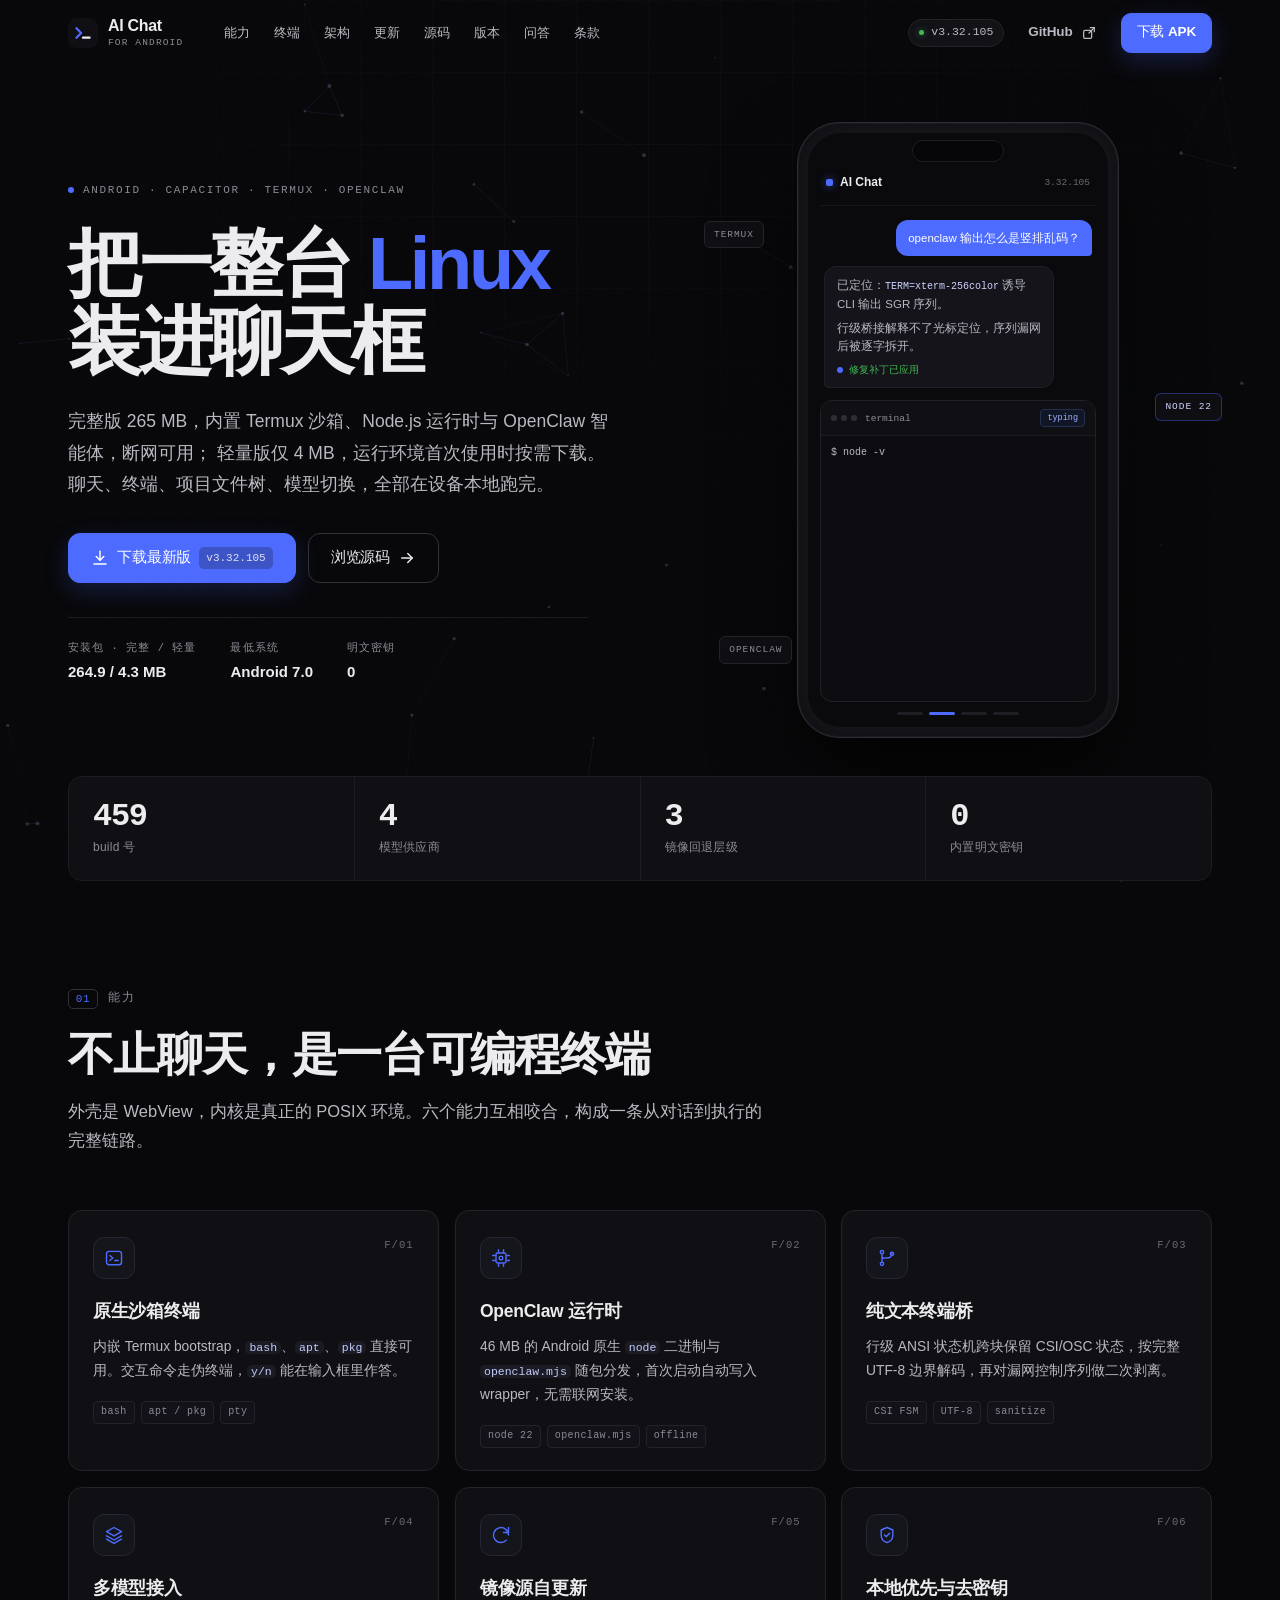
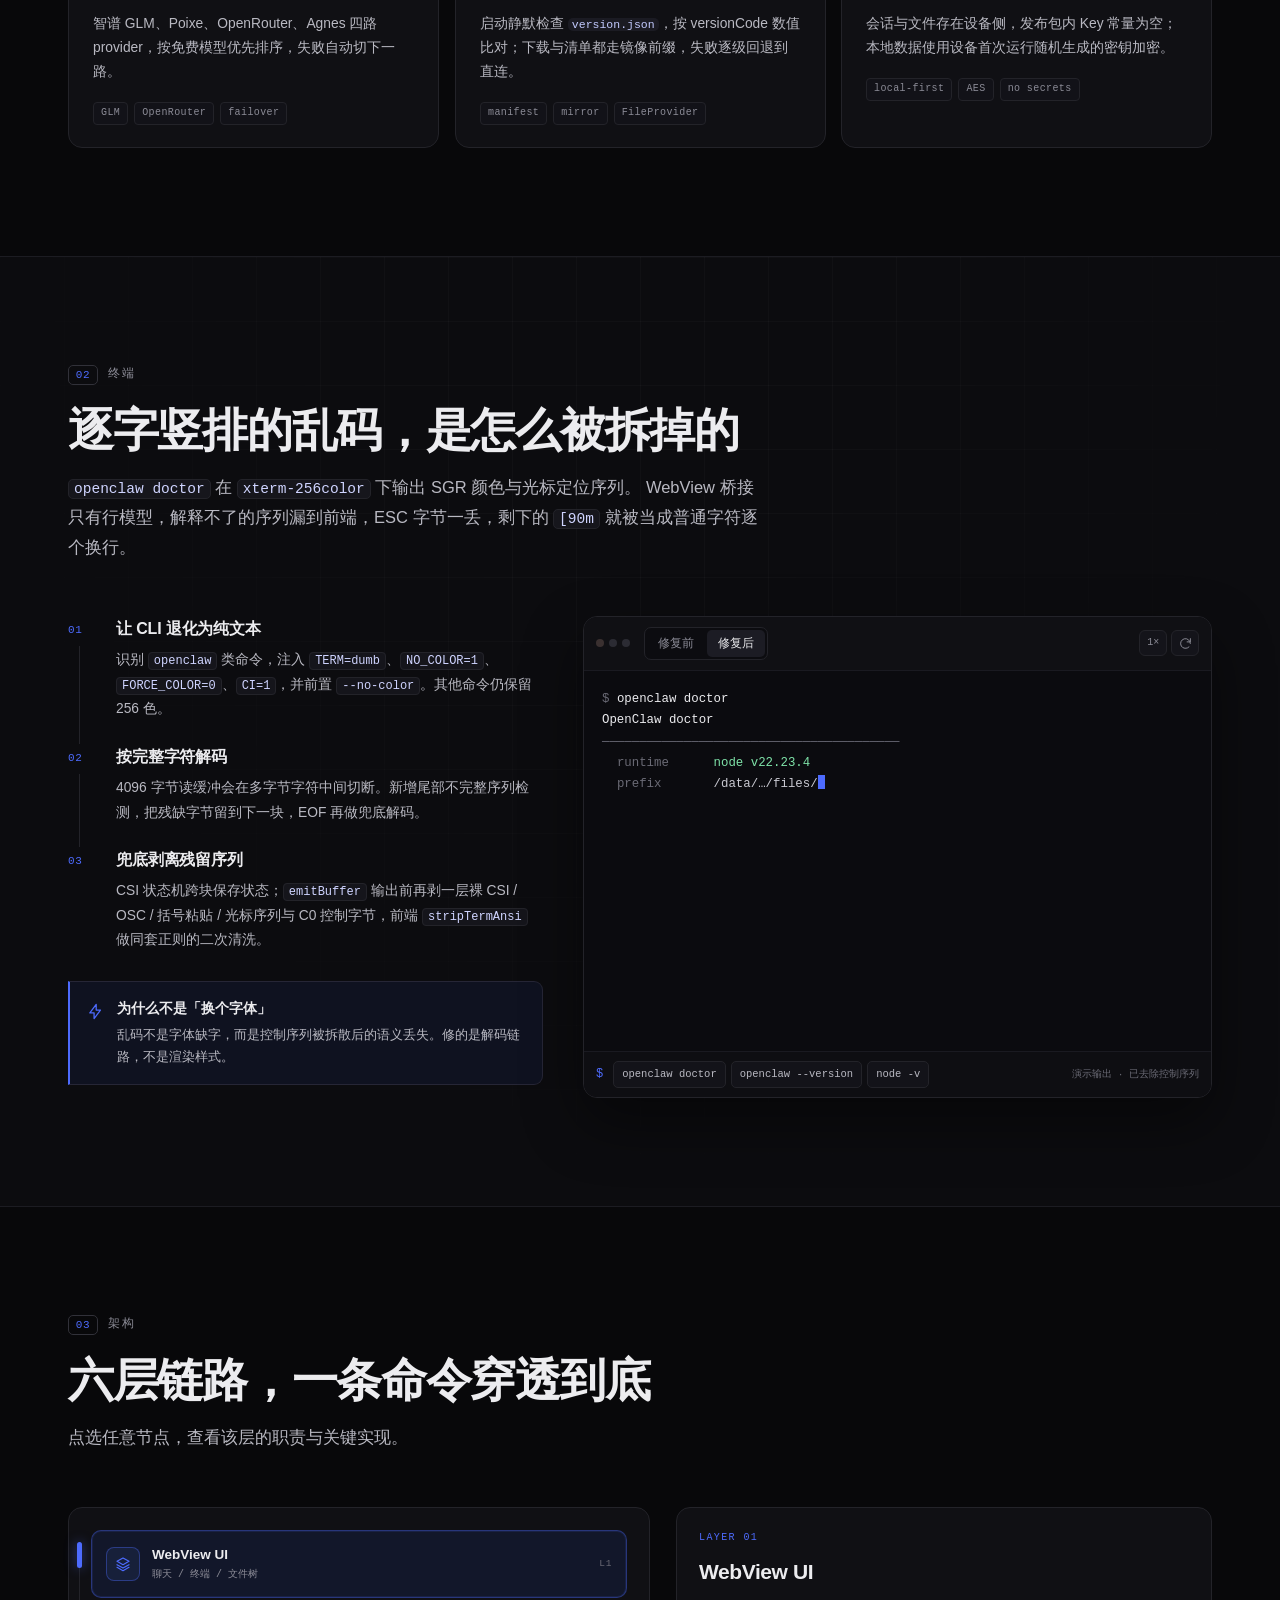
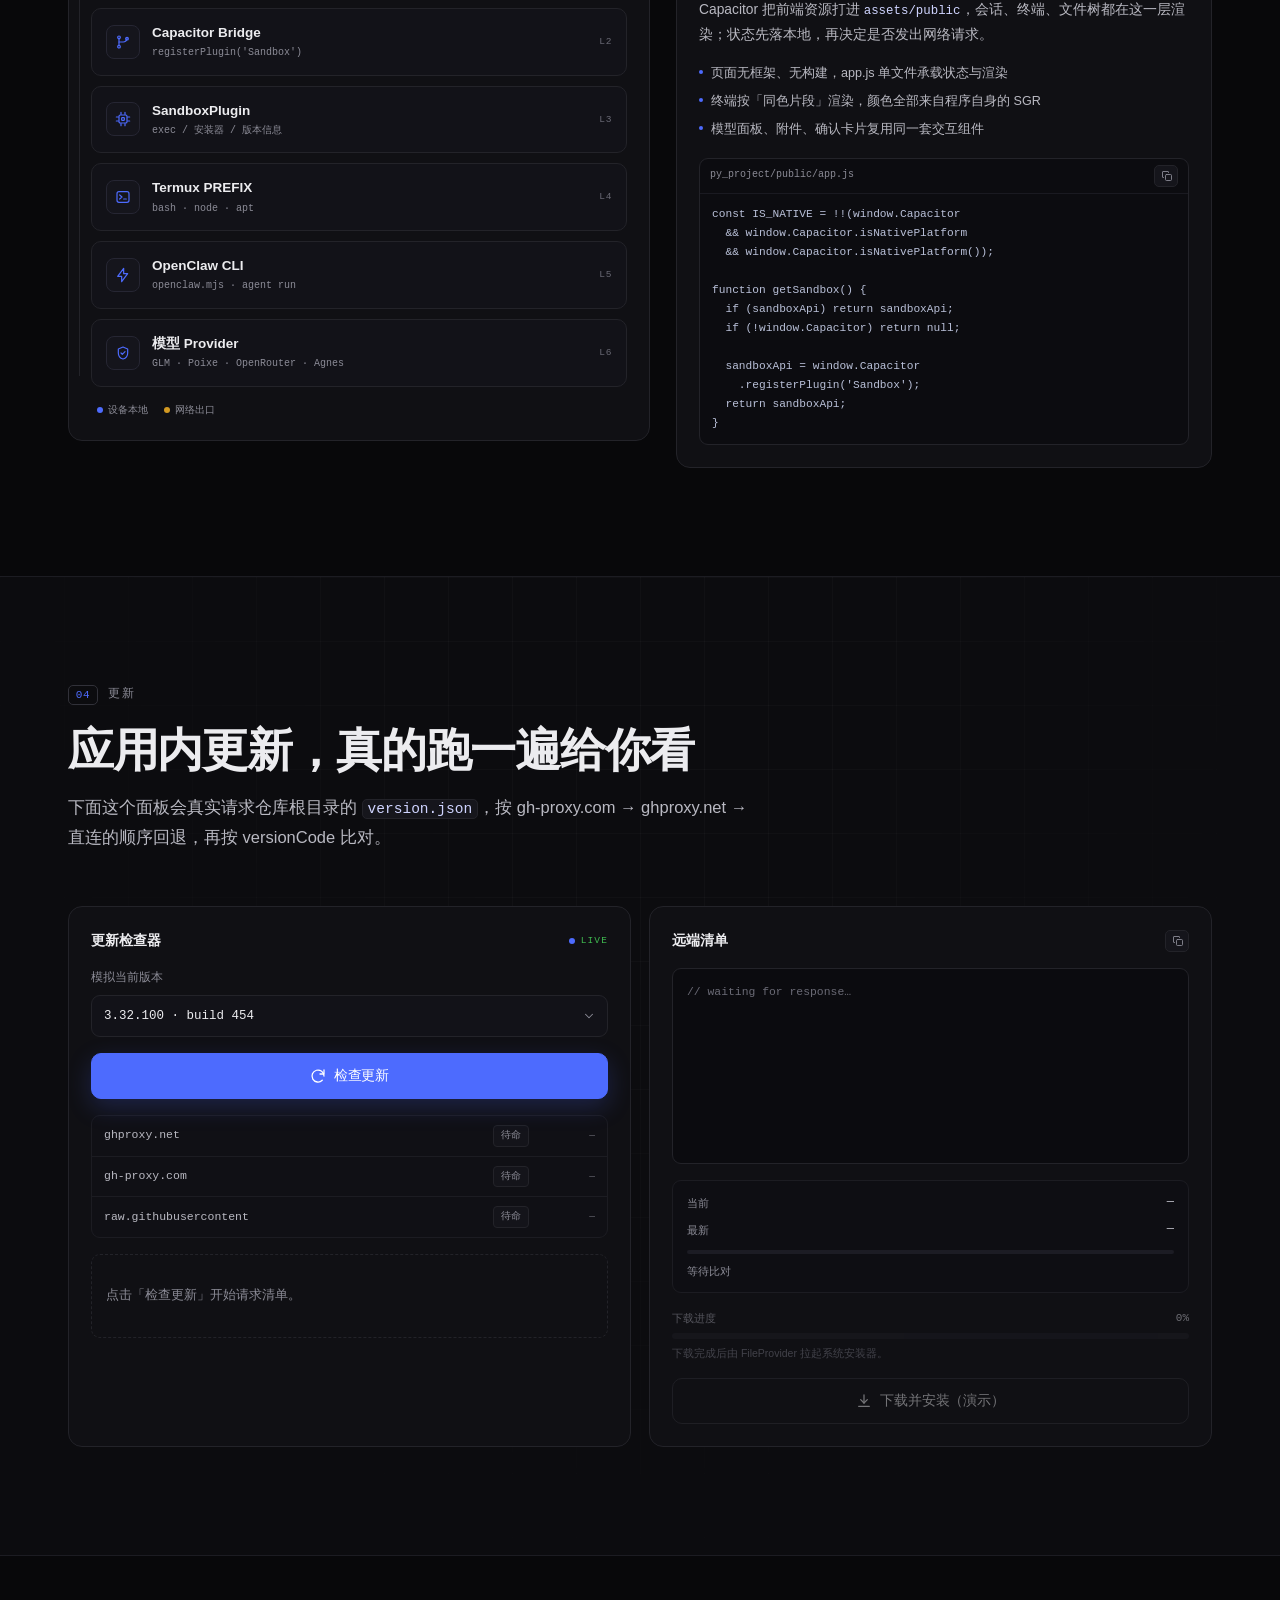
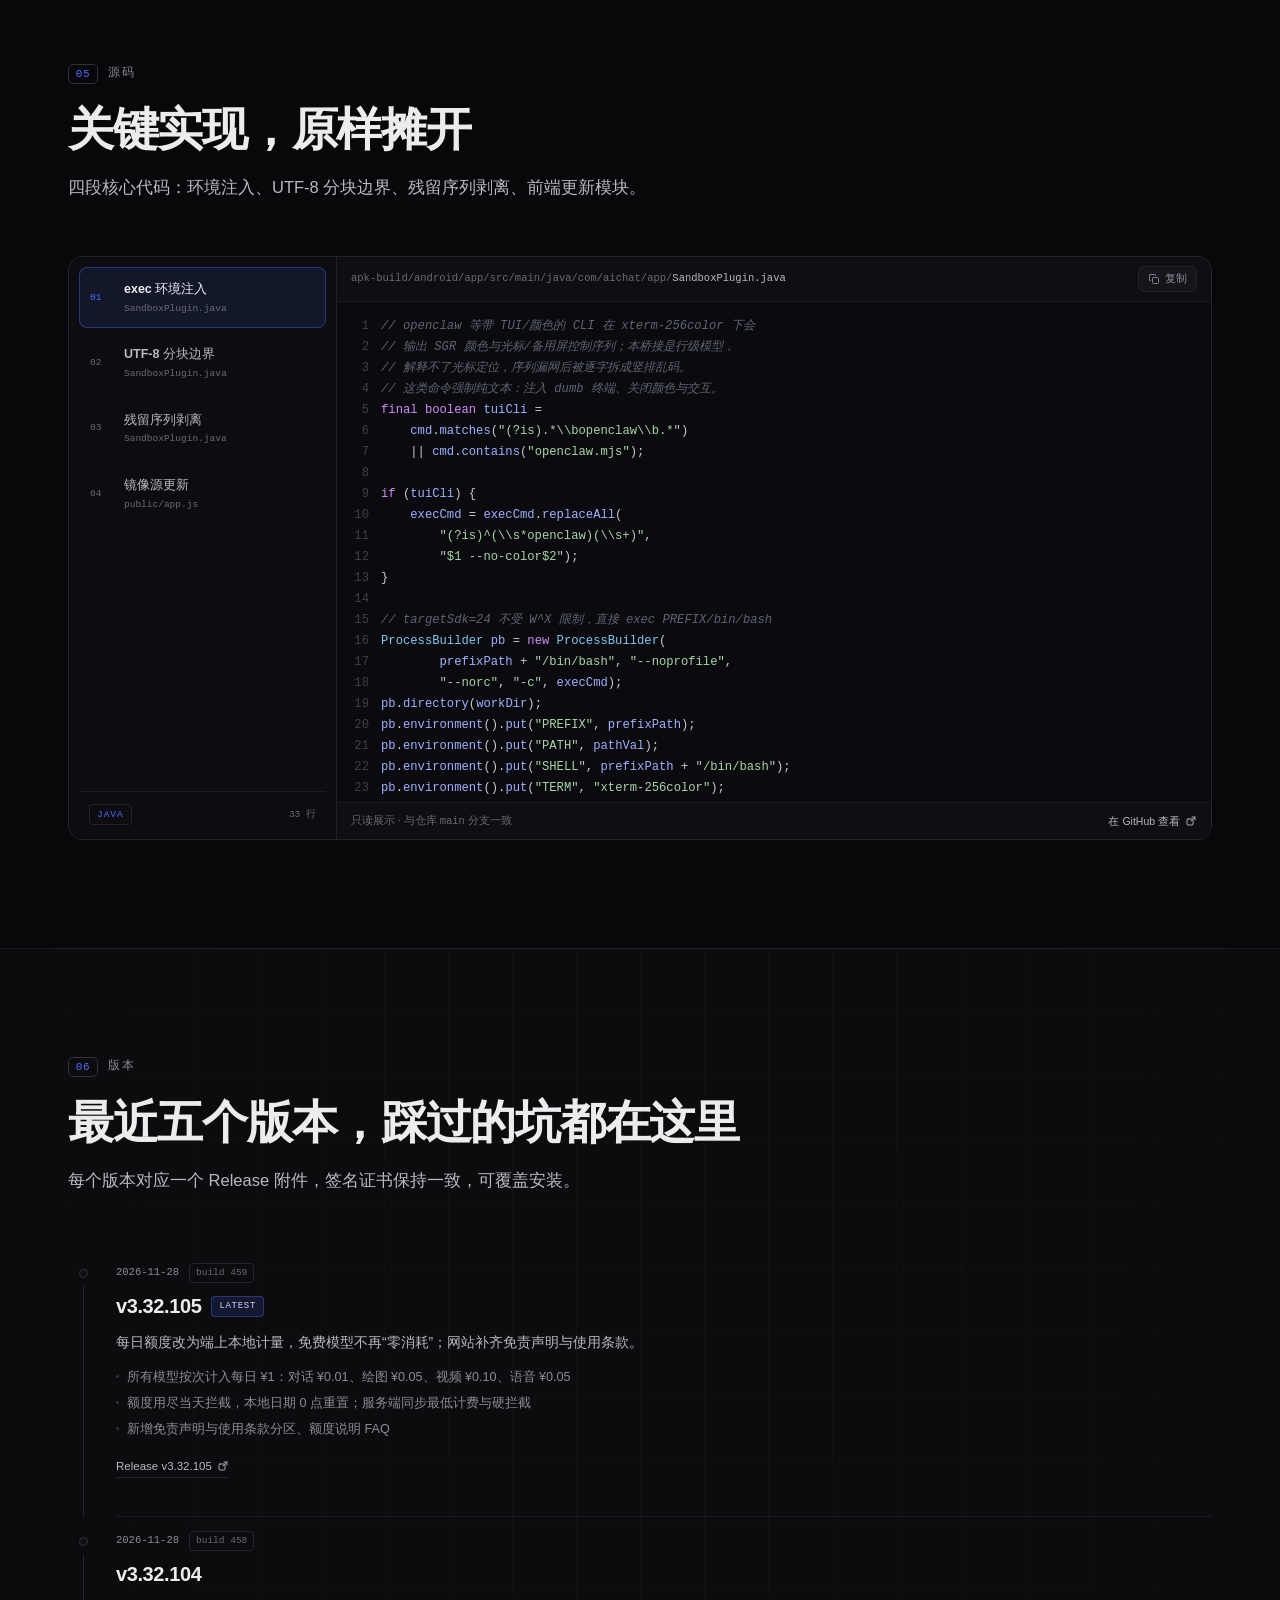
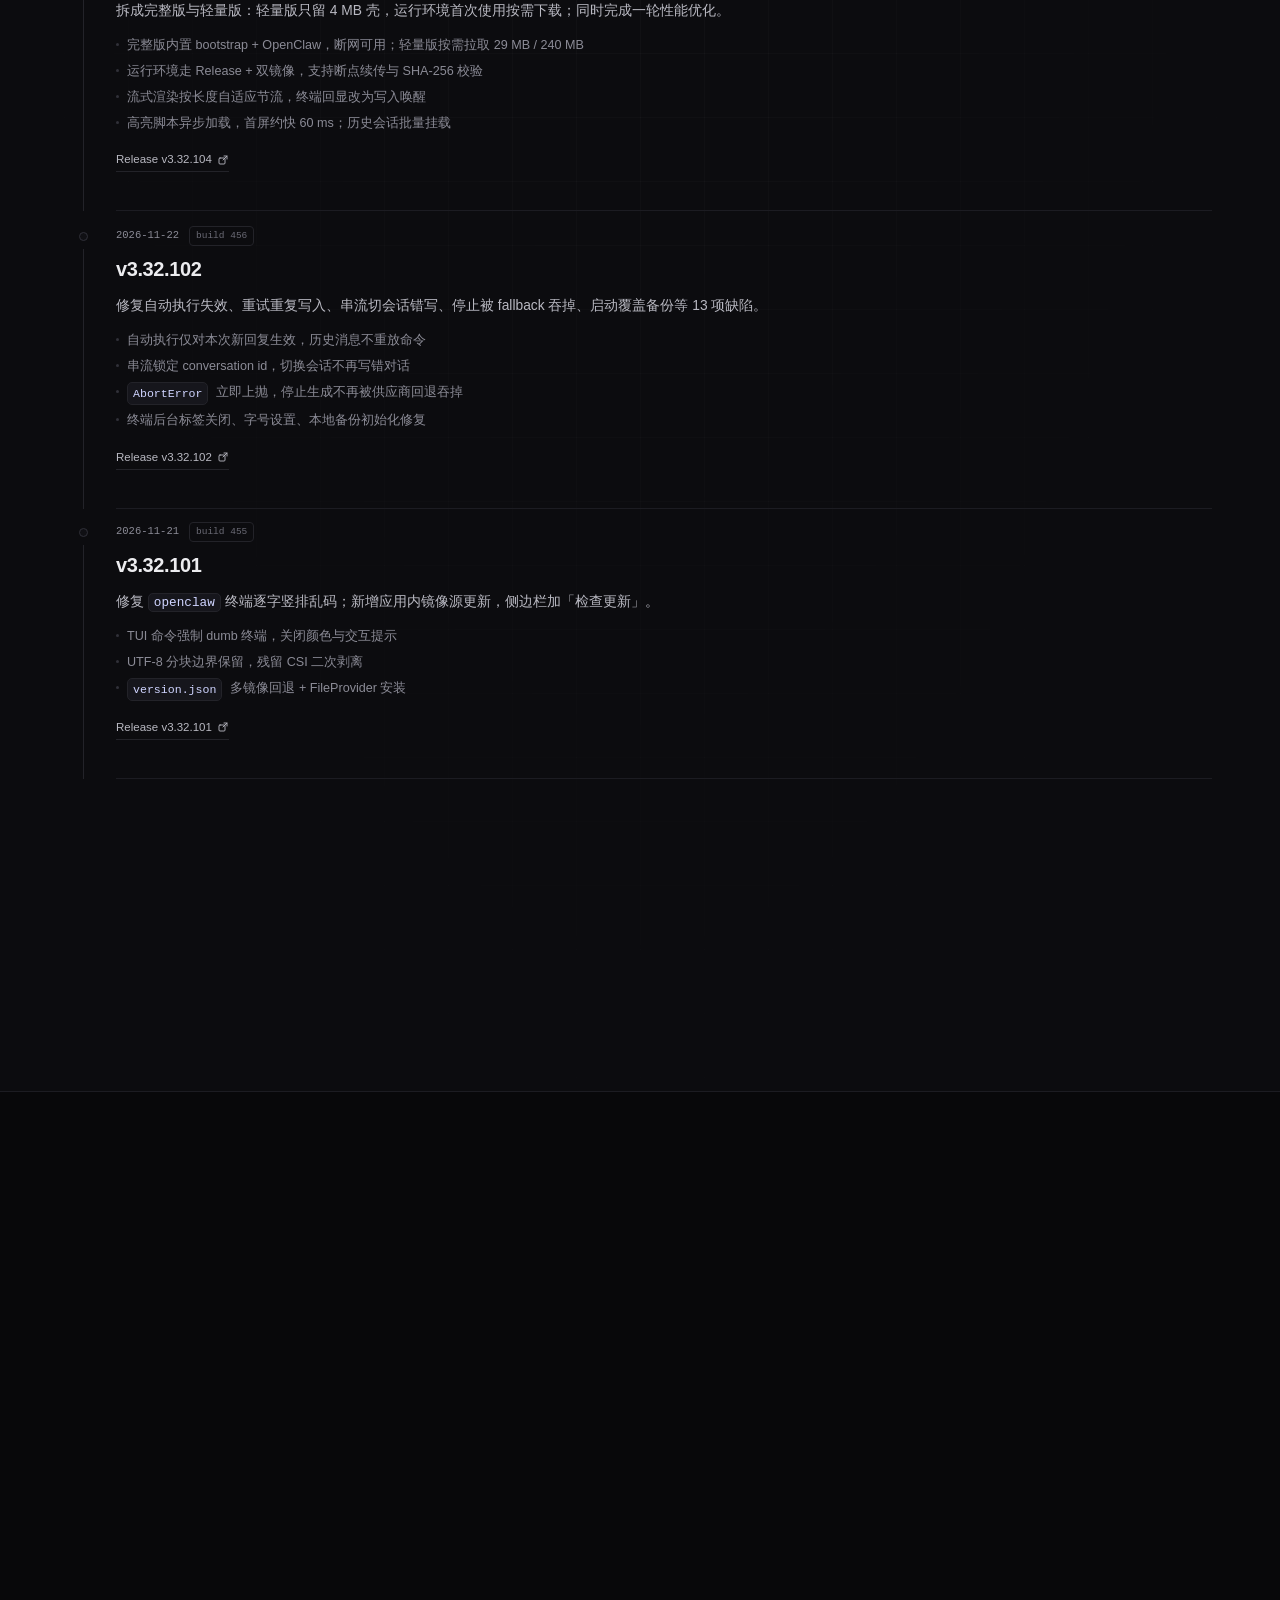
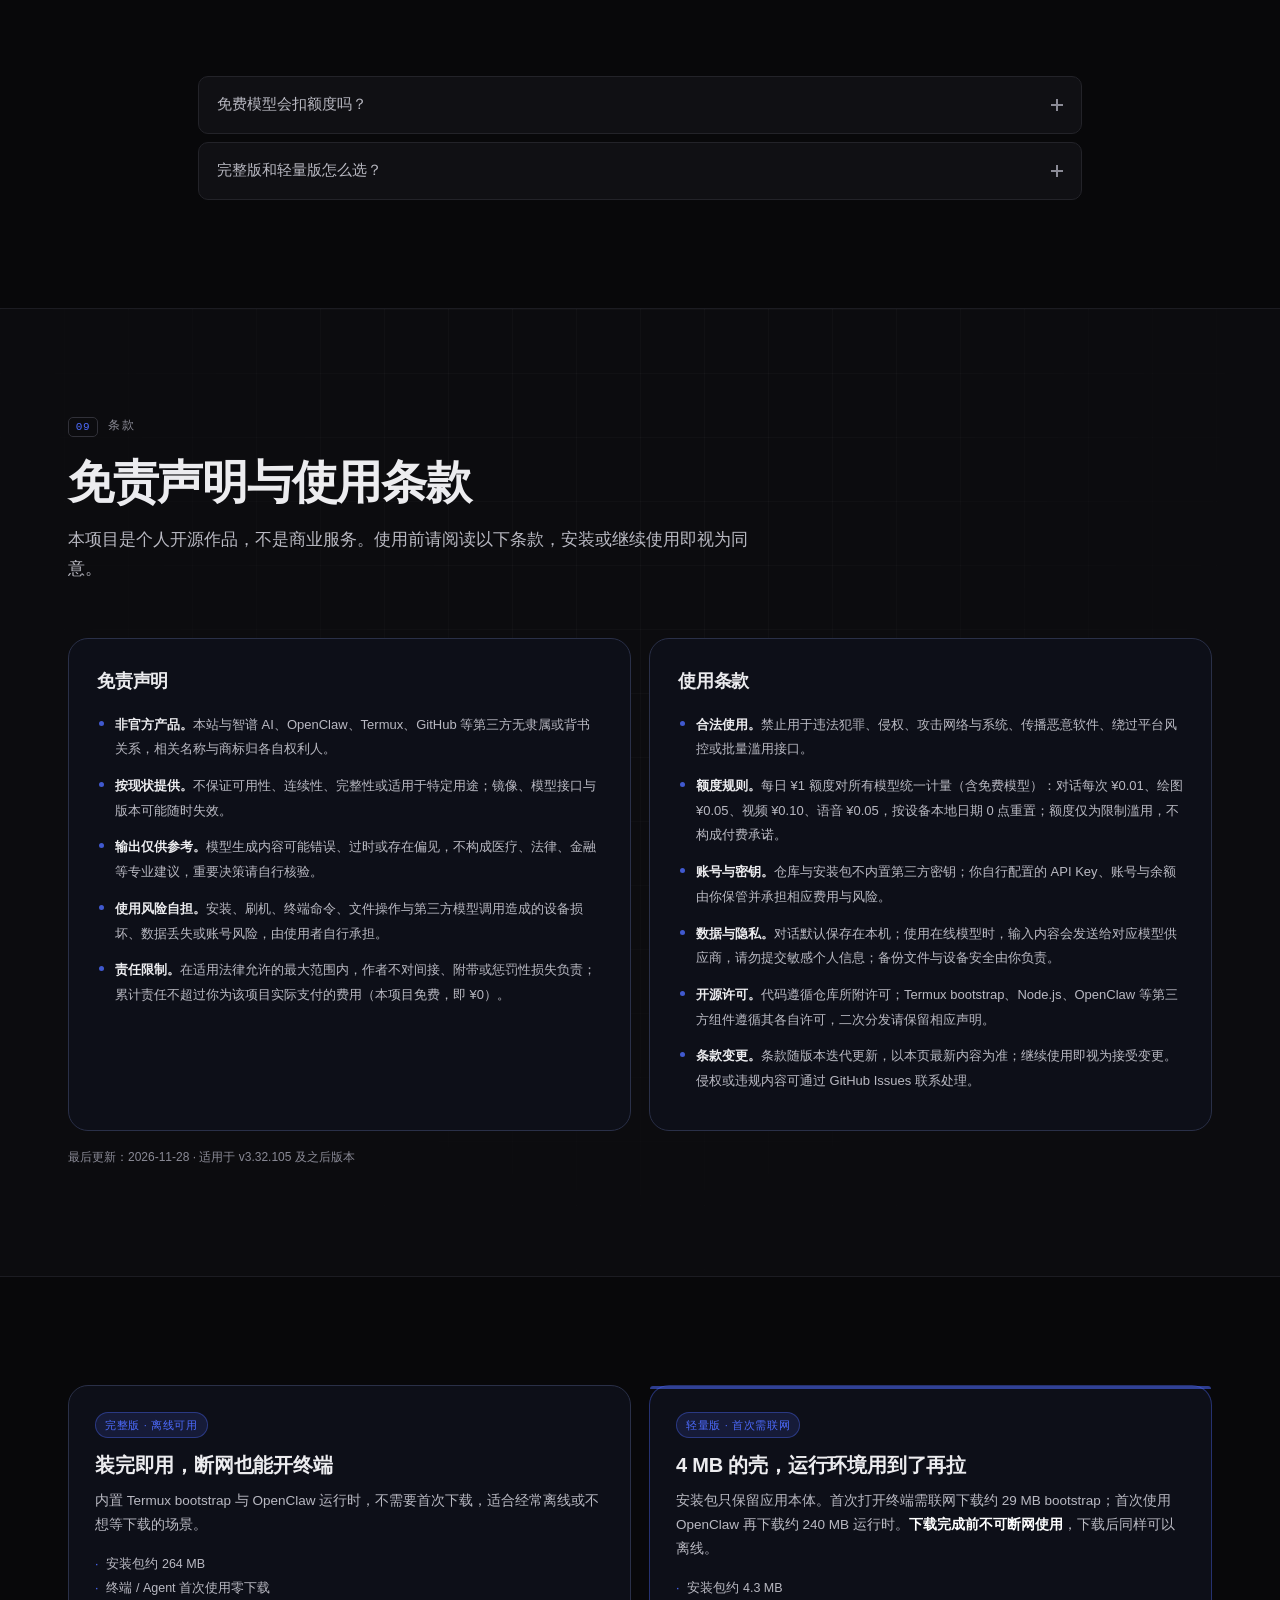
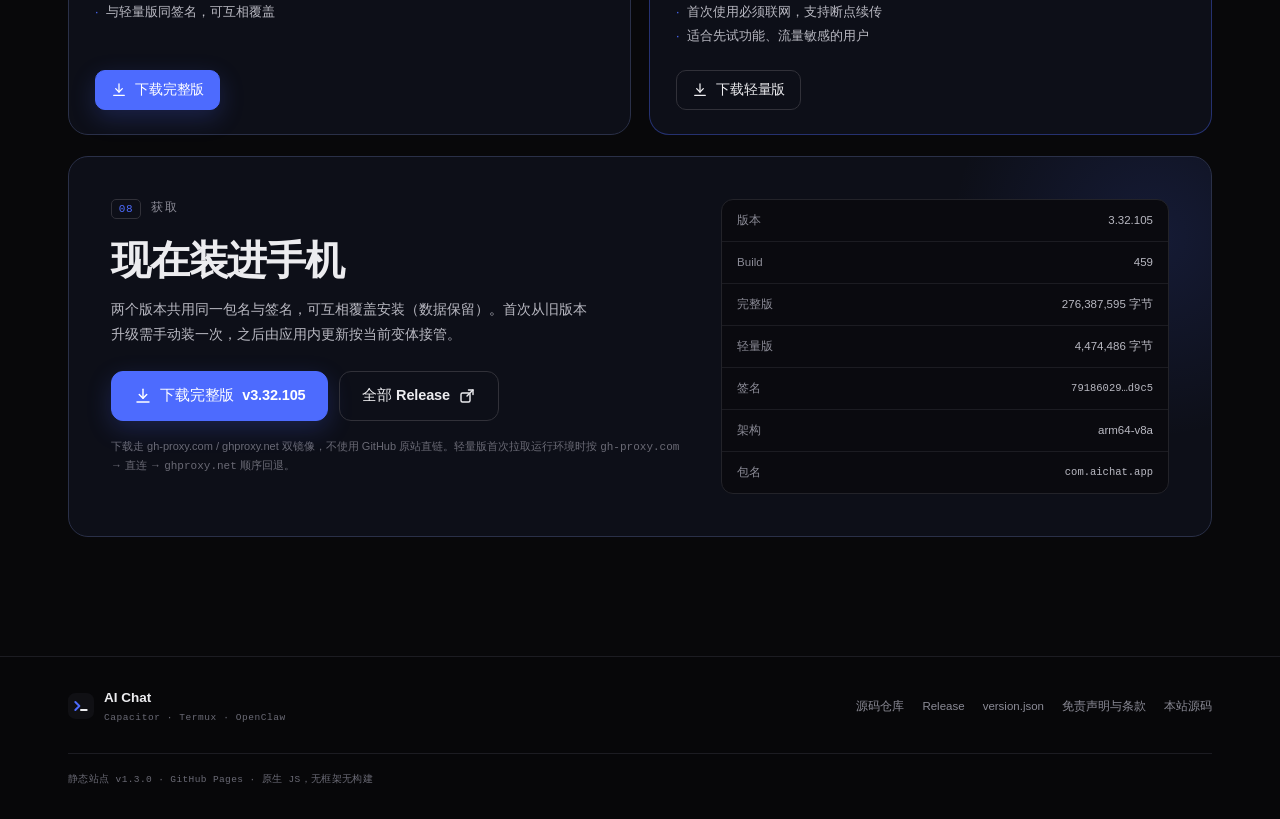
==== commit c2cbba0d: "site: 新增免责声明与使用条款、额度说明 FAQ；升级 v3.32.105 / 站点 v1.3.0" ====
--- a/index.html
+++ b/index.html
@@ -12,7 +12,7 @@
   <link rel="icon" href="data:image/svg+xml,%3Csvg xmlns='http://www.w3.org/2000/svg' viewBox='0 0 32 32'%3E%3Crect width='32' height='32' rx='8' fill='%230b0b0e'/%3E%3Cpath d='M8 10l6 6-6 6' stroke='%234d6bfe' stroke-width='2.4' fill='none' stroke-linecap='round' stroke-linejoin='round'/%3E%3Cpath d='M16 22h8' stroke='%23ececef' stroke-width='2.4' stroke-linecap='round'/%3E%3C/svg%3E" />
   <link rel="manifest" href="manifest.webmanifest" />
   <link rel="apple-touch-icon" href="assets/icon.svg" />
-  <link rel="stylesheet" href="assets/style.css?v=1.2.0" />
+  <link rel="stylesheet" href="assets/style.css?v=1.3.0" />
 </head>
 <body>
 
@@ -64,19 +64,20 @@
       <a href="#code" class="nav-link" data-nav="code">源码</a>
       <a href="#versions" class="nav-link" data-nav="versions">版本</a>
       <a href="#faq" class="nav-link" data-nav="faq">问答</a>
-      <a href="https://ghproxy.net/https://github.com/zhaohairuiour/ai-chat-app/releases/download/v3.32.104/ai-chat-app-v3.32.104-full-nokeys.apk" class="nav-link nav-cta" data-dl-open aria-haspopup="dialog" target="_blank" rel="noopener">下载 APK</a>
+      <a href="#terms" class="nav-link" data-nav="terms">条款</a>
+      <a href="https://ghproxy.net/https://github.com/zhaohairuiour/ai-chat-app/releases/download/v3.32.105/ai-chat-app-v3.32.105-full-nokeys.apk" class="nav-link nav-cta" data-dl-open aria-haspopup="dialog" target="_blank" rel="noopener">下载 APK</a>
     </nav>
 
     <div class="hdr-actions">
       <span class="ver-pill" id="verPill" title="当前最新版本">
-        <span class="ver-dot"></span><span id="verPillText">v3.32.104</span>
+        <span class="ver-dot"></span><span id="verPillText">v3.32.105</span>
       </span>
       <a class="btn btn-quiet hide-sm" href="https://github.com/zhaohairuiour/ai-chat-app" target="_blank" rel="noopener">
         GitHub
         <svg class="ic" aria-hidden="true"><use href="#i-ext"/></svg>
       </a>
       <a class="btn btn-primary hide-sm" id="hdrDownload" data-dl-open aria-haspopup="dialog"
-         href="https://ghproxy.net/https://github.com/zhaohairuiour/ai-chat-app/releases/download/v3.32.104/ai-chat-app-v3.32.104-full-nokeys.apk" target="_blank" rel="noopener">
+         href="https://ghproxy.net/https://github.com/zhaohairuiour/ai-chat-app/releases/download/v3.32.105/ai-chat-app-v3.32.105-full-nokeys.apk" target="_blank" rel="noopener">
         下载 APK
       </a>
       <button class="menu-btn" id="menuBtn" aria-label="打开导航" aria-expanded="false" aria-controls="nav">
@@ -108,10 +109,10 @@
       </p>
       <div class="hero-cta reveal" style="--d:.18s">
         <a class="btn btn-primary btn-lg" id="heroDownload" data-dl-open aria-haspopup="dialog"
-           href="https://ghproxy.net/https://github.com/zhaohairuiour/ai-chat-app/releases/download/v3.32.104/ai-chat-app-v3.32.104-full-nokeys.apk" target="_blank" rel="noopener">
+           href="https://ghproxy.net/https://github.com/zhaohairuiour/ai-chat-app/releases/download/v3.32.105/ai-chat-app-v3.32.105-full-nokeys.apk" target="_blank" rel="noopener">
           <svg class="ic" aria-hidden="true"><use href="#i-download"/></svg>
           下载最新版
-          <span class="btn-tag" id="heroVer">v3.32.104</span>
+          <span class="btn-tag" id="heroVer">v3.32.105</span>
         </a>
         <a class="btn btn-outline btn-lg" href="https://github.com/zhaohairuiour/ai-chat-app" target="_blank" rel="noopener">
           浏览源码
@@ -133,7 +134,7 @@
           <div class="phone-screen">
             <div class="app-bar">
               <span class="app-brand"><i></i>AI Chat</span>
-              <span class="app-ver" id="phoneVer">3.32.104</span>
+              <span class="app-ver" id="phoneVer">3.32.105</span>
             </div>
             <div class="chat-stream">
               <div class="bubble user">openclaw 输出怎么是竖排乱码？</div>
@@ -166,7 +167,7 @@
   <div class="wrap">
     <div class="stat-strip reveal" style="--d:.3s">
       <div class="stat">
-        <span class="stat-num" data-count="458" data-plain="1">0</span>
+        <span class="stat-num" data-count="459" data-plain="1">0</span>
         <span class="stat-label">build 号</span>
       </div>
       <div class="stat">
@@ -432,7 +433,10 @@
             <select id="updCurrent">
               <option value="454">3.32.100 · build 454</option>
               <option value="455">3.32.101 · build 455</option>
-              <option value="456">3.32.104 · build 456</option>
+              <option value="456">3.32.102 · build 456</option>
+              <option value="457">3.32.103 · build 457</option>
+              <option value="458">3.32.104 · build 458</option>
+              <option value="459">3.32.105 · build 459</option>
             </select>
             <svg class="ic select-caret" aria-hidden="true"><use href="#i-chevron"/></svg>
           </div>
@@ -571,8 +575,25 @@
       <article class="tl-item reveal">
         <div class="tl-marker"><span class="tl-dot"></span><span class="tl-line"></span></div>
         <div class="tl-body">
+          <div class="tl-meta"><time>2026-11-28</time><span class="tl-build">build 459</span></div>
+          <h3>v3.32.105 <span class="tl-badge">latest</span></h3>
+          <p>每日额度改为端上本地计量，免费模型不再“零消耗”；网站补齐免责声明与使用条款。</p>
+          <ul class="tl-points">
+            <li>所有模型按次计入每日 ¥1：对话 ¥0.01、绘图 ¥0.05、视频 ¥0.10、语音 ¥0.05</li>
+            <li>额度用尽当天拦截，本地日期 0 点重置；服务端同步最低计费与硬拦截</li>
+            <li>新增免责声明与使用条款分区、额度说明 FAQ</li>
+          </ul>
+          <a class="tl-link" href="https://github.com/zhaohairuiour/ai-chat-app/releases/tag/v3.32.105" target="_blank" rel="noopener">
+            Release v3.32.105 <svg class="ic" aria-hidden="true"><use href="#i-ext"/></svg>
+          </a>
+        </div>
+      </article>
+
+      <article class="tl-item reveal">
+        <div class="tl-marker"><span class="tl-dot"></span><span class="tl-line"></span></div>
+        <div class="tl-body">
           <div class="tl-meta"><time>2026-11-28</time><span class="tl-build">build 458</span></div>
-          <h3>v3.32.104 <span class="tl-badge">latest</span></h3>
+          <h3>v3.32.104</h3>
           <p>拆成完整版与轻量版：轻量版只留 4 MB 壳，运行环境首次使用按需下载；同时完成一轮性能优化。</p>
           <ul class="tl-points">
             <li>完整版内置 bootstrap + OpenClaw，断网可用；轻量版按需拉取 29 MB / 240 MB</li>
@@ -637,22 +658,6 @@
         </div>
       </article>
 
-      <article class="tl-item reveal" style="--d:.12s">
-        <div class="tl-marker"><span class="tl-dot"></span><span class="tl-line"></span></div>
-        <div class="tl-body">
-          <div class="tl-meta"><time>2026-11-20</time><span class="tl-build">build 453</span></div>
-          <h3>v3.32.99</h3>
-          <p>用去密钥源码重编：本地加密密钥改为每台设备首次运行随机生成并持久化，旧数据读取后自动迁移。</p>
-          <ul class="tl-points">
-            <li>移除包内全部第三方 Key 与内网地址</li>
-            <li>设备级 AES 密钥替代硬编码常量</li>
-          </ul>
-          <a class="tl-link" href="https://github.com/zhaohairuiour/ai-chat-app/releases/tag/v3.32.99" target="_blank" rel="noopener">
-            Release v3.32.99 <svg class="ic" aria-hidden="true"><use href="#i-ext"/></svg>
-          </a>
-        </div>
-      </article>
-
     </div>
   </div>
 </section>
@@ -711,6 +716,15 @@
           <p>清单与 APK 下载各有三级回退：<code>gh-proxy.com</code> → <code>ghproxy.net</code> → 直连。本站下载只提供前两个镜像，不暴露 GitHub 直链。全部失败时只提示「更新检查失败」，不影响应用正常使用。</p>
         </div>
       </details>
+      <details class="faq-item reveal" style="--d:.24s">
+        <summary>
+          <span>免费模型会扣额度吗？</span>
+          <span class="faq-plus" aria-hidden="true"></span>
+        </summary>
+        <div class="faq-body">
+          <p>会。每日 ¥1 额度对所有模型统一计量，免费模型同样计入：对话每次 ¥0.01、绘图 ¥0.05、视频 ¥0.10、语音 ¥0.05，按设备本地日期 0 点重置。额度用完后当天暂停调用，与是否“免费模型”无关。</p>
+        </div>
+      </details>
       <details class="faq-item reveal" style="--d:.2s">
         <summary>
           <span>完整版和轻量版怎么选？</span>
@@ -725,6 +739,45 @@
 </section>
 
 <!-- ==================== 视图：下载 ==================== -->
+
+<!-- ==================== 免责声明与使用条款 ==================== -->
+<section class="section section-alt" id="terms">
+  <div class="wrap">
+    <header class="sec-head">
+      <p class="sec-kicker reveal"><span>09</span> 条款</p>
+      <h2 class="reveal" style="--d:.04s">免责声明与使用条款</h2>
+      <p class="sec-desc reveal" style="--d:.08s">本项目是个人开源作品，不是商业服务。使用前请阅读以下条款，安装或继续使用即视为同意。</p>
+    </header>
+
+    <div class="legal-grid">
+      <article class="legal-card reveal">
+        <h3>免责声明</h3>
+        <ul class="legal-list">
+          <li><strong>非官方产品。</strong>本站与智谱 AI、OpenClaw、Termux、GitHub 等第三方无隶属或背书关系，相关名称与商标归各自权利人。</li>
+          <li><strong>按现状提供。</strong>不保证可用性、连续性、完整性或适用于特定用途；镜像、模型接口与版本可能随时失效。</li>
+          <li><strong>输出仅供参考。</strong>模型生成内容可能错误、过时或存在偏见，不构成医疗、法律、金融等专业建议，重要决策请自行核验。</li>
+          <li><strong>使用风险自担。</strong>安装、刷机、终端命令、文件操作与第三方模型调用造成的设备损坏、数据丢失或账号风险，由使用者自行承担。</li>
+          <li><strong>责任限制。</strong>在适用法律允许的最大范围内，作者不对间接、附带或惩罚性损失负责；累计责任不超过你为该项目实际支付的费用（本项目免费，即 ¥0）。</li>
+        </ul>
+      </article>
+
+      <article class="legal-card reveal" style="--d:.06s">
+        <h3>使用条款</h3>
+        <ul class="legal-list">
+          <li><strong>合法使用。</strong>禁止用于违法犯罪、侵权、攻击网络与系统、传播恶意软件、绕过平台风控或批量滥用接口。</li>
+          <li><strong>额度规则。</strong>每日 ¥1 额度对所有模型统一计量（含免费模型）：对话每次 ¥0.01、绘图 ¥0.05、视频 ¥0.10、语音 ¥0.05，按设备本地日期 0 点重置；额度仅为限制滥用，不构成付费承诺。</li>
+          <li><strong>账号与密钥。</strong>仓库与安装包不内置第三方密钥；你自行配置的 API Key、账号与余额由你保管并承担相应费用与风险。</li>
+          <li><strong>数据与隐私。</strong>对话默认保存在本机；使用在线模型时，输入内容会发送给对应模型供应商，请勿提交敏感个人信息；备份文件与设备安全由你负责。</li>
+          <li><strong>开源许可。</strong>代码遵循仓库所附许可；Termux bootstrap、Node.js、OpenClaw 等第三方组件遵循其各自许可，二次分发请保留相应声明。</li>
+          <li><strong>条款变更。</strong>条款随版本迭代更新，以本页最新内容为准；继续使用即视为接受变更。侵权或违规内容可通过 GitHub Issues 联系处理。</li>
+        </ul>
+      </article>
+    </div>
+
+    <p class="legal-foot reveal">最后更新：2026-11-28 · 适用于 v3.32.105 及之后版本</p>
+  </div>
+</section>
+
 <section class="section download" id="download">
   <div class="wrap">
     <div class="ver-grid reveal">
@@ -738,7 +791,7 @@
           <li>与轻量版同签名，可互相覆盖</li>
         </ul>
         <a class="btn btn-primary" data-dl-open="full" aria-haspopup="dialog"
-           href="https://ghproxy.net/https://github.com/zhaohairuiour/ai-chat-app/releases/download/v3.32.104/ai-chat-app-v3.32.104-full-nokeys.apk" target="_blank" rel="noopener">
+           href="https://ghproxy.net/https://github.com/zhaohairuiour/ai-chat-app/releases/download/v3.32.105/ai-chat-app-v3.32.105-full-nokeys.apk" target="_blank" rel="noopener">
           <svg class="ic" aria-hidden="true"><use href="#i-download"/></svg>
           下载完整版
         </a>
@@ -754,7 +807,7 @@
           <li>适合先试功能、流量敏感的用户</li>
         </ul>
         <a class="btn btn-outline" data-dl-open="lite" aria-haspopup="dialog"
-           href="https://ghproxy.net/https://github.com/zhaohairuiour/ai-chat-app/releases/download/v3.32.104/ai-chat-app-v3.32.104-lite-nokeys.apk" target="_blank" rel="noopener">
+           href="https://ghproxy.net/https://github.com/zhaohairuiour/ai-chat-app/releases/download/v3.32.105/ai-chat-app-v3.32.105-lite-nokeys.apk" target="_blank" rel="noopener">
           <svg class="ic" aria-hidden="true"><use href="#i-download"/></svg>
           下载轻量版
         </a>
@@ -768,9 +821,9 @@
         <p class="download-desc">两个版本共用同一包名与签名，可互相覆盖安装（数据保留）。首次从旧版本升级需手动装一次，之后由应用内更新按当前变体接管。</p>
         <div class="download-actions">
           <a class="btn btn-primary btn-lg" id="finalDownload" data-dl-open aria-haspopup="dialog"
-             href="https://ghproxy.net/https://github.com/zhaohairuiour/ai-chat-app/releases/download/v3.32.104/ai-chat-app-v3.32.104-full-nokeys.apk" target="_blank" rel="noopener">
+             href="https://ghproxy.net/https://github.com/zhaohairuiour/ai-chat-app/releases/download/v3.32.105/ai-chat-app-v3.32.105-full-nokeys.apk" target="_blank" rel="noopener">
             <svg class="ic" aria-hidden="true"><use href="#i-download"/></svg>
-            下载完整版 <span id="finalVer">v3.32.104</span>
+            下载完整版 <span id="finalVer">v3.32.105</span>
           </a>
           <a class="btn btn-outline btn-lg" href="https://github.com/zhaohairuiour/ai-chat-app/releases" target="_blank" rel="noopener">
             全部 Release
@@ -780,10 +833,10 @@
         <p class="download-note">下载走 gh-proxy.com / ghproxy.net 双镜像，不使用 GitHub 原站直链。轻量版首次拉取运行环境时按 <code>gh-proxy.com</code> → 直连 → <code>ghproxy.net</code> 顺序回退。</p>
       </div>
       <div class="download-spec">
-        <div class="spec-row"><span>版本</span><strong id="specVersion">3.32.104</strong></div>
-        <div class="spec-row"><span>Build</span><strong id="specBuild">458</strong></div>
+        <div class="spec-row"><span>版本</span><strong id="specVersion">3.32.105</strong></div>
+        <div class="spec-row"><span>Build</span><strong id="specBuild">459</strong></div>
         <div class="spec-row"><span>完整版</span><strong id="specSize">276,387,595 字节</strong></div>
-        <div class="spec-row"><span>轻量版</span><strong id="specSizeLite">4,470,390 字节</strong></div>
+        <div class="spec-row"><span>轻量版</span><strong id="specSizeLite">4,474,486 字节</strong></div>
         <div class="spec-row"><span>签名</span><strong class="mono">79186029…d9c5</strong></div>
         <div class="spec-row"><span>架构</span><strong>arm64-v8a</strong></div>
         <div class="spec-row"><span>包名</span><strong class="mono">com.aichat.app</strong></div>
@@ -813,9 +866,10 @@
       <a href="https://github.com/zhaohairuiour/ai-chat-app" target="_blank" rel="noopener">源码仓库</a>
       <a href="https://github.com/zhaohairuiour/ai-chat-app/releases" target="_blank" rel="noopener">Release</a>
       <a href="https://raw.githubusercontent.com/zhaohairuiour/ai-chat-app/main/version.json" target="_blank" rel="noopener">version.json</a>
+      <a href="#terms">免责声明与条款</a>
       <a href="https://github.com/zhaohairuiour/ai-chat-site" target="_blank" rel="noopener">本站源码</a>
     </nav>
-    <p class="footer-meta">静态站点 v1.2.0 · GitHub Pages · 原生 JS，无框架无构建</p>
+    <p class="footer-meta">静态站点 v1.3.0 · GitHub Pages · 原生 JS，无框架无构建</p>
   </div>
 </footer>
 
@@ -842,7 +896,7 @@
 
     <div class="dl-mirrors">
       <a class="dl-mirror is-primary" data-dl-mirror="com" data-dl-name="gh-proxy.com"
-         href="https://gh-proxy.com/https://github.com/zhaohairuiour/ai-chat-app/releases/download/v3.32.104/ai-chat-app-v3.32.104-full-nokeys.apk" target="_blank" rel="noopener">
+         href="https://gh-proxy.com/https://github.com/zhaohairuiour/ai-chat-app/releases/download/v3.32.105/ai-chat-app-v3.32.105-full-nokeys.apk" target="_blank" rel="noopener">
         <span class="dl-mirror-head">
           <strong>gh-proxy.com</strong>
           <span class="dl-mirror-tag">主镜像</span>
@@ -855,7 +909,7 @@
       </a>
 
       <a class="dl-mirror" data-dl-mirror="net" data-dl-name="ghproxy.net"
-         href="https://ghproxy.net/https://github.com/zhaohairuiour/ai-chat-app/releases/download/v3.32.104/ai-chat-app-v3.32.104-full-nokeys.apk" target="_blank" rel="noopener">
+         href="https://ghproxy.net/https://github.com/zhaohairuiour/ai-chat-app/releases/download/v3.32.105/ai-chat-app-v3.32.105-full-nokeys.apk" target="_blank" rel="noopener">
         <span class="dl-mirror-head">
           <strong>ghproxy.net</strong>
           <span class="dl-mirror-tag">备用</span>
@@ -869,8 +923,8 @@
     </div>
 
     <div class="dl-modal-meta">
-      <span>版本 v<span id="dlVer">3.32.104</span></span>
-      <span>build <span id="dlBuild">458</span></span>
+      <span>版本 v<span id="dlVer">3.32.105</span></span>
+      <span>build <span id="dlBuild">459</span></span>
       <span>targetSdk 24 · arm64-v8a</span>
     </div>
     <p class="dl-modal-note">若一个镜像超时或返回 5xx，直接关闭弹窗换另一个重试。APK 未内置任何第三方密钥。</p>
@@ -879,6 +933,6 @@
 
 <div class="toast" id="toast" role="status" aria-live="polite"></div>
 
-<script src="assets/main.js?v=1.2.0" defer></script>
+<script src="assets/main.js?v=1.3.0" defer></script>
 </body>
 </html>
--- a/assets/style.css
+++ b/assets/style.css
@@ -2214,8 +2214,58 @@
   border-radius: 4px;
 }
 
+
+/* 免责声明与使用条款 */
+.legal-grid {
+  display: grid;
+  grid-template-columns: 1fr 1fr;
+  gap: 18px;
+}
+.legal-card {
+  padding: 28px 28px 24px;
+  border: 1px solid #2a3048;
+  border-radius: var(--radius-lg);
+  background: #0d0f18;
+}
+.legal-card h3 {
+  margin: 0 0 16px;
+  font-size: 18px;
+  letter-spacing: -.01em;
+}
+.legal-list {
+  margin: 0;
+  padding: 0 0 0 2px;
+  list-style: none;
+  color: var(--text-2);
+  font-size: 13px;
+  line-height: 1.9;
+}
+.legal-list li {
+  position: relative;
+  padding-left: 16px;
+  margin-bottom: 12px;
+}
+.legal-list li::before {
+  content: "";
+  position: absolute;
+  left: 0;
+  top: .62em;
+  width: 5px;
+  height: 5px;
+  border-radius: 50%;
+  background: var(--accent);
+  opacity: .8;
+}
+.legal-list strong { color: #ececef; font-weight: 600; }
+.legal-foot {
+  margin-top: 18px;
+  color: #8a8a96;
+  font-size: 12px;
+}
+
 @media (max-width: 860px) {
   .ver-grid { grid-template-columns: 1fr; }
+  .legal-grid { grid-template-columns: 1fr; }
   .ver-card .btn { align-self: stretch; justify-content: center; }
   .download-actions { flex-direction: column; align-items: stretch; }
   .download-actions .btn { flex: none; width: 100%; }
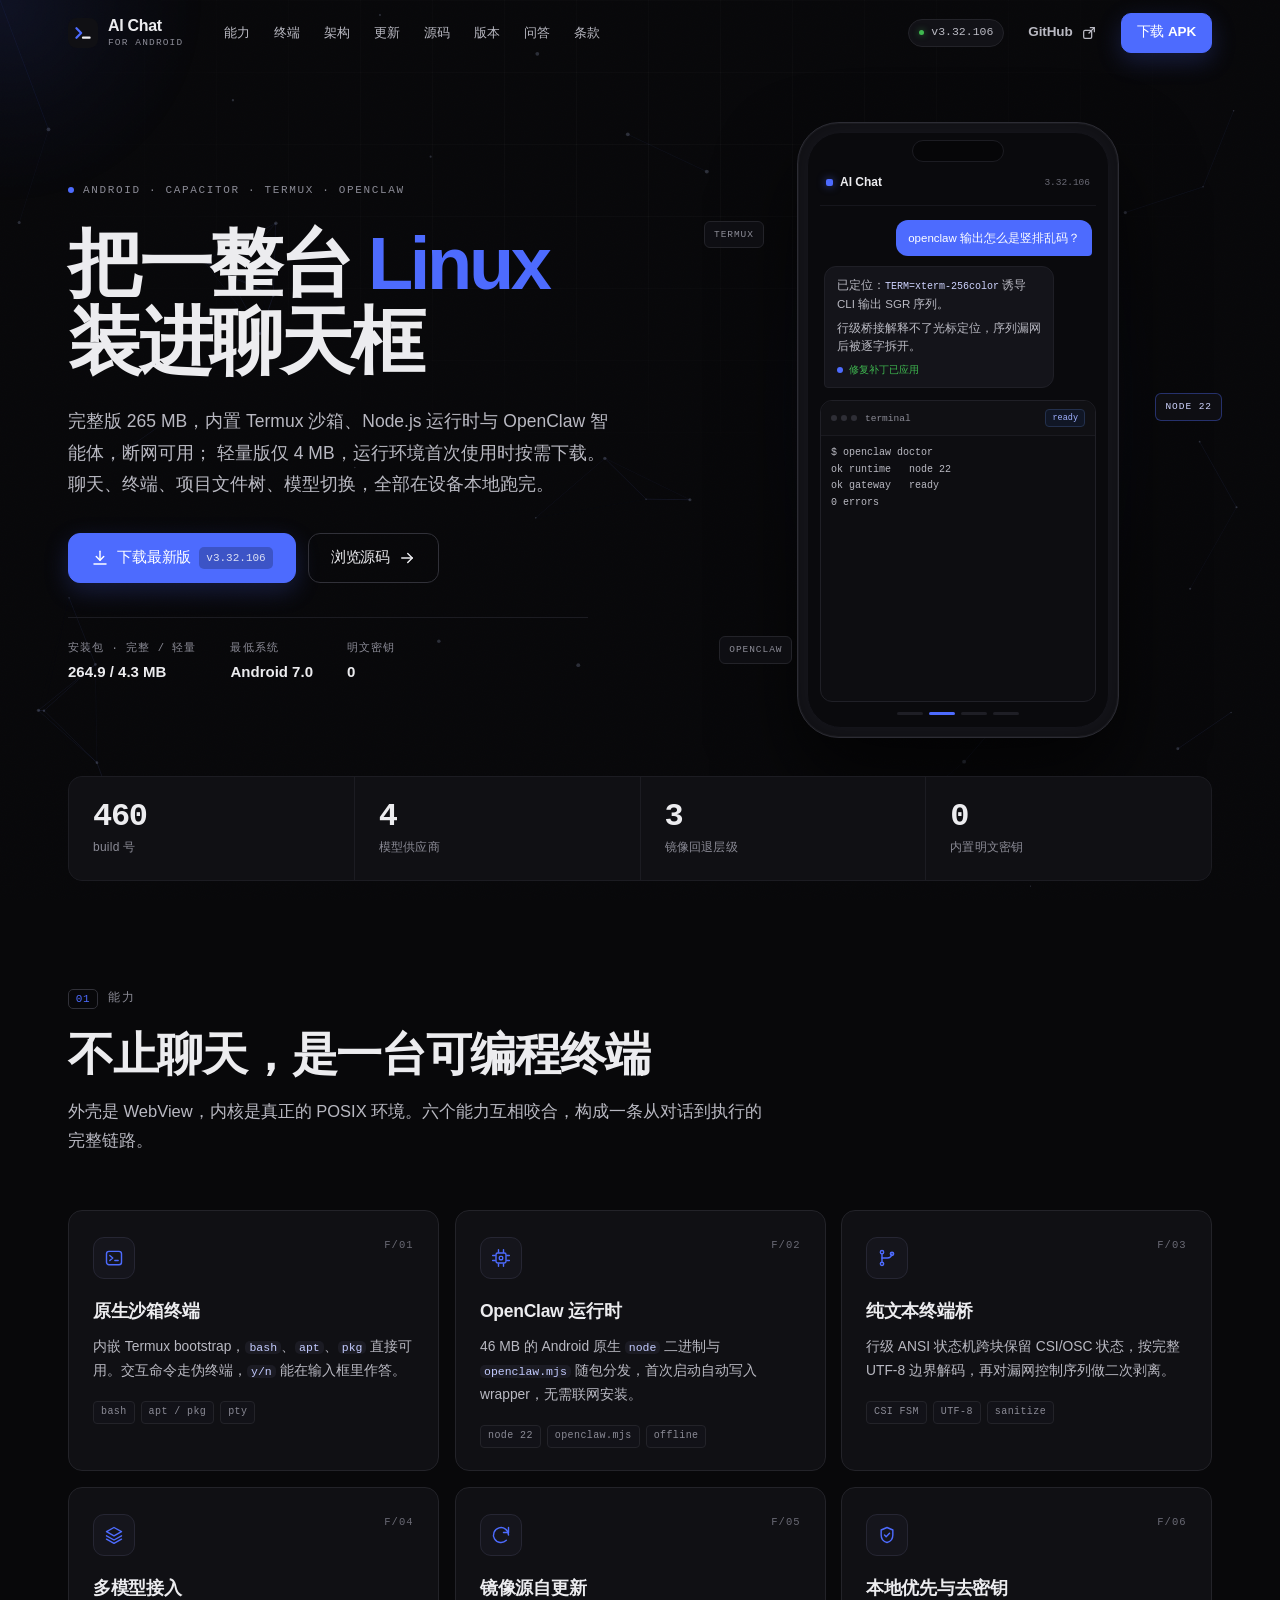
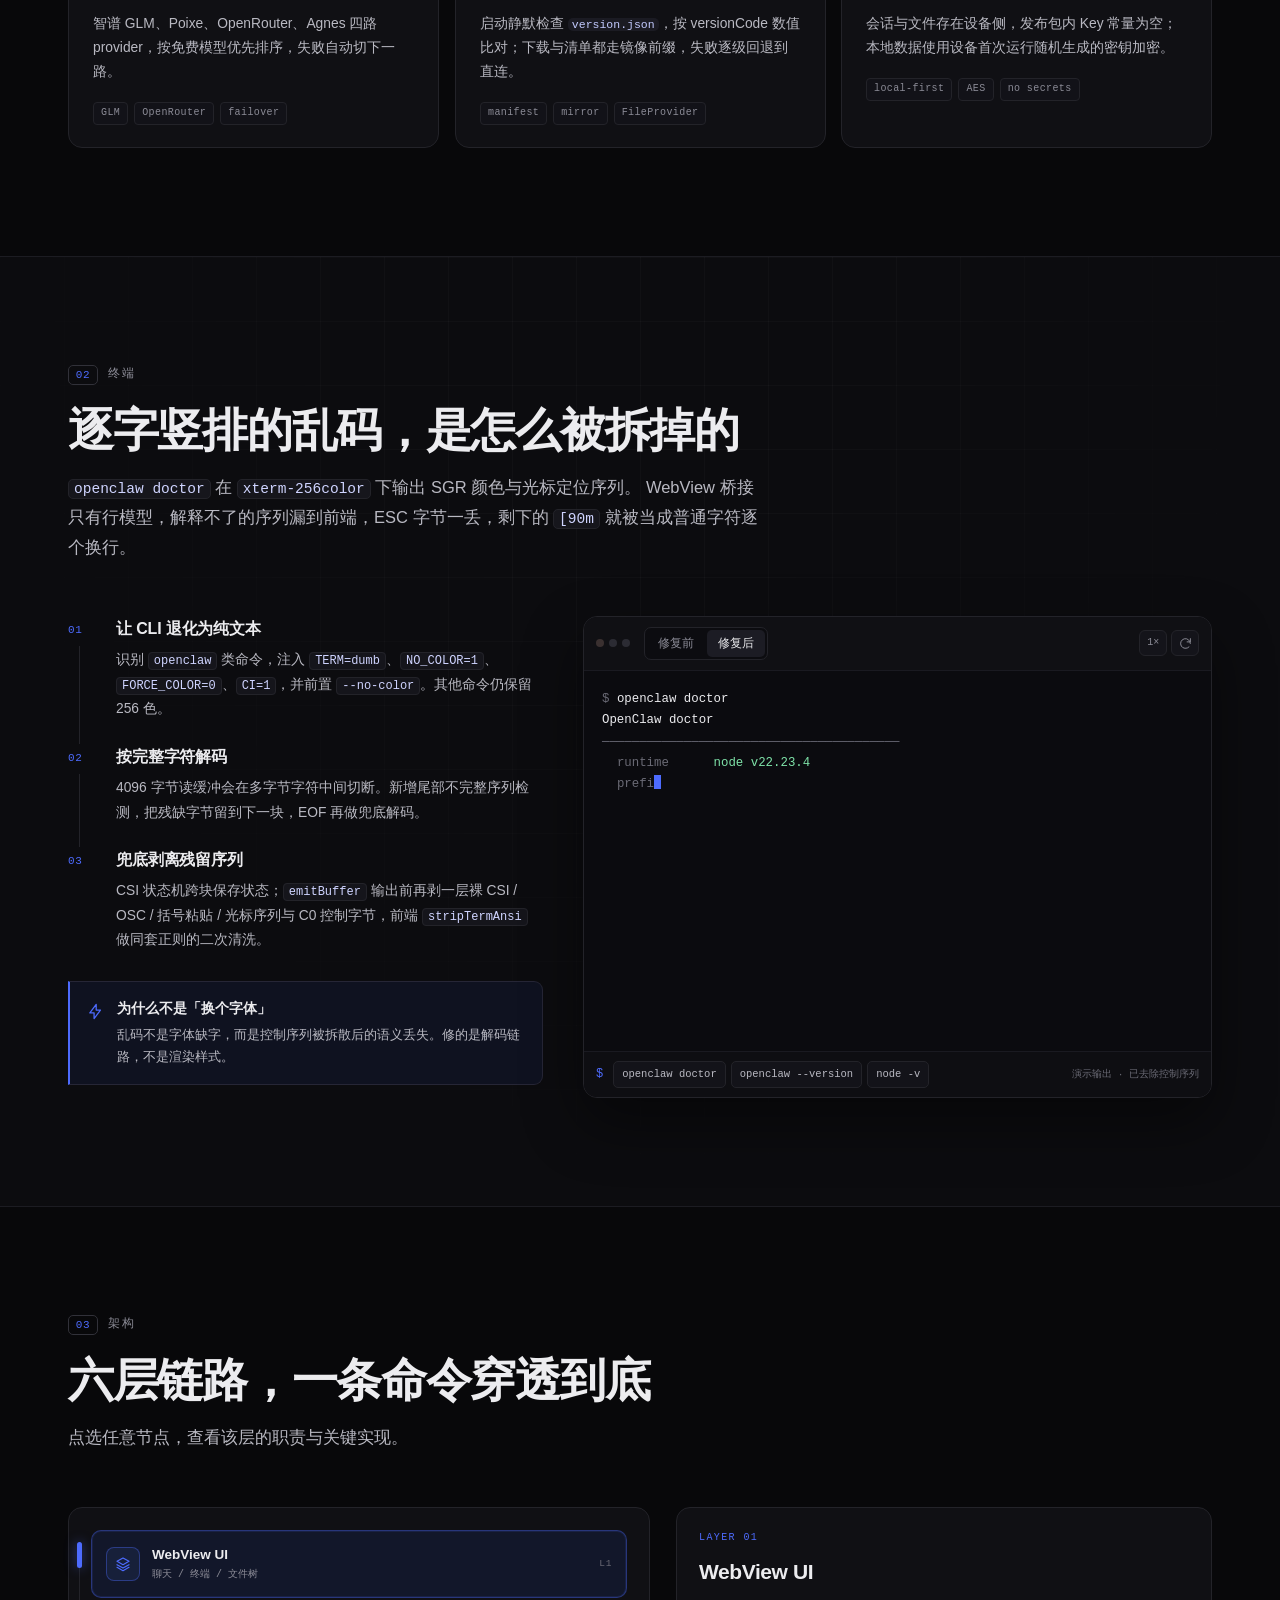
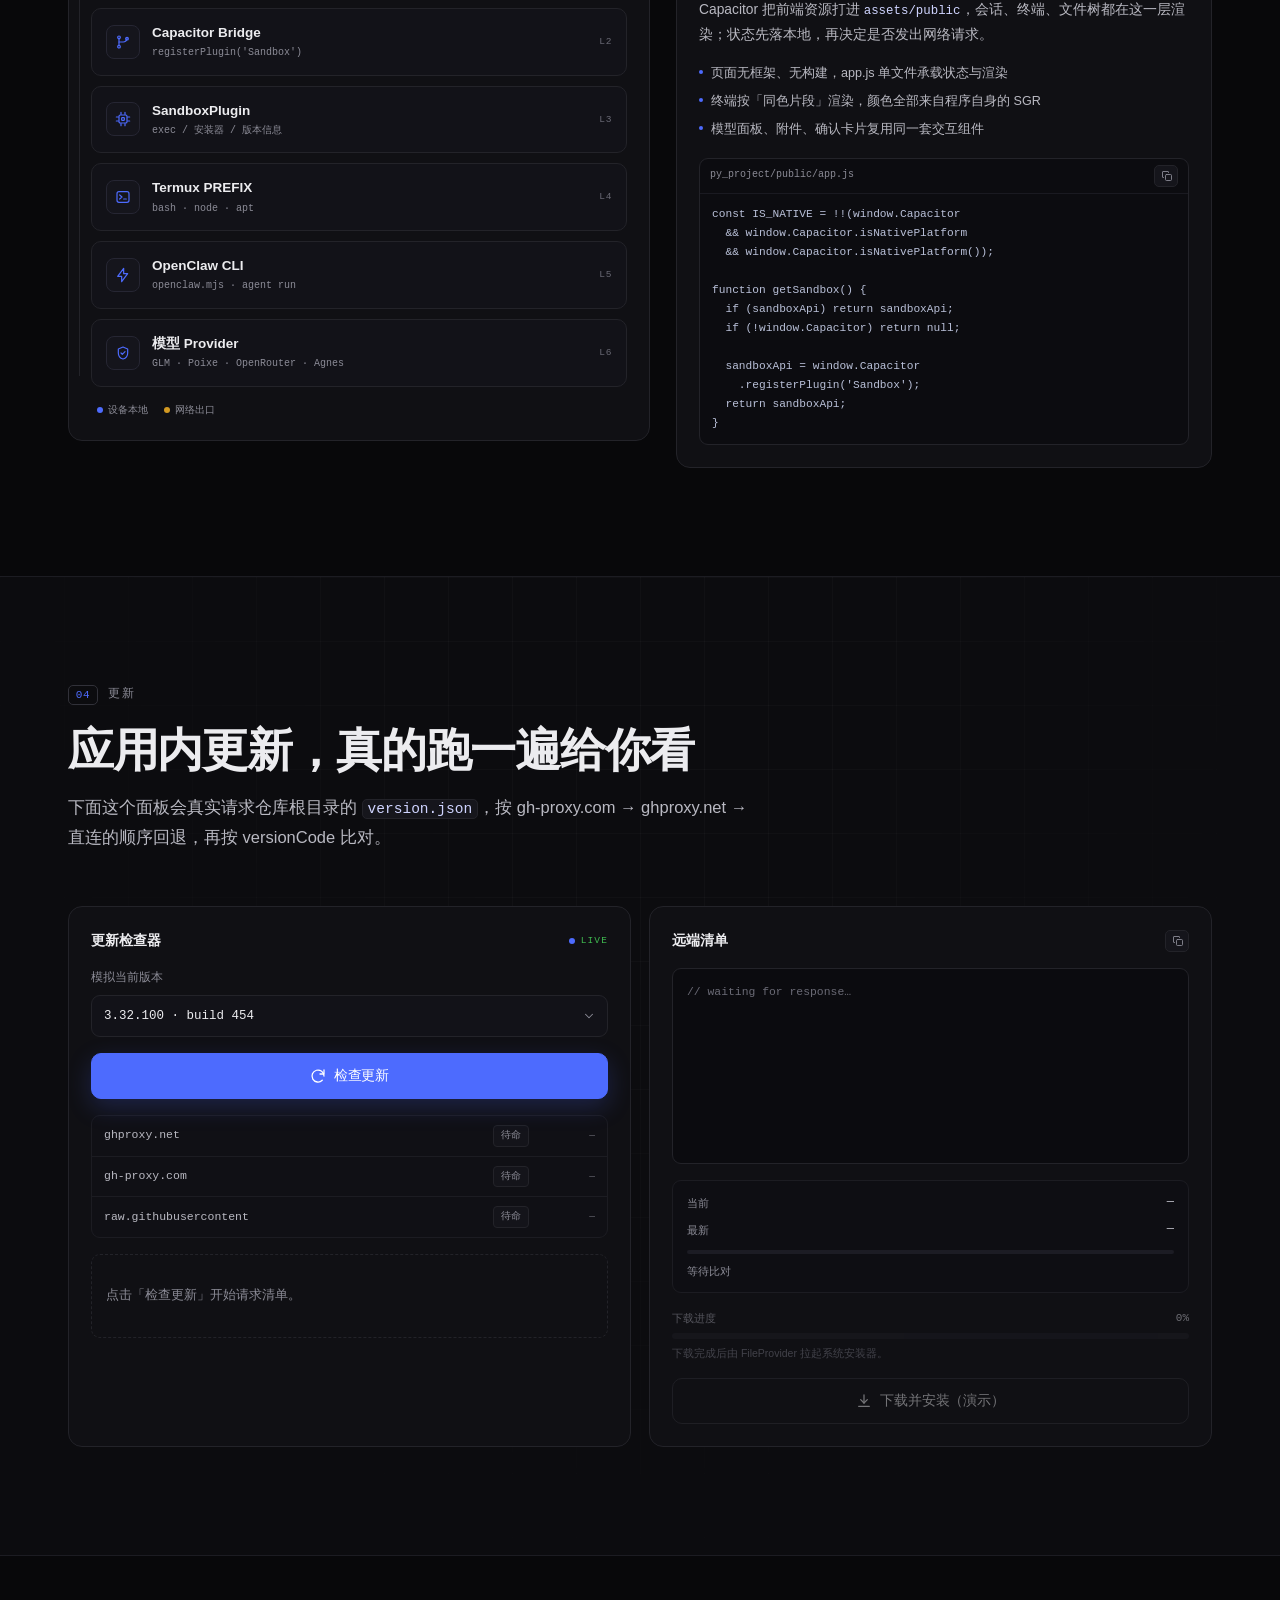
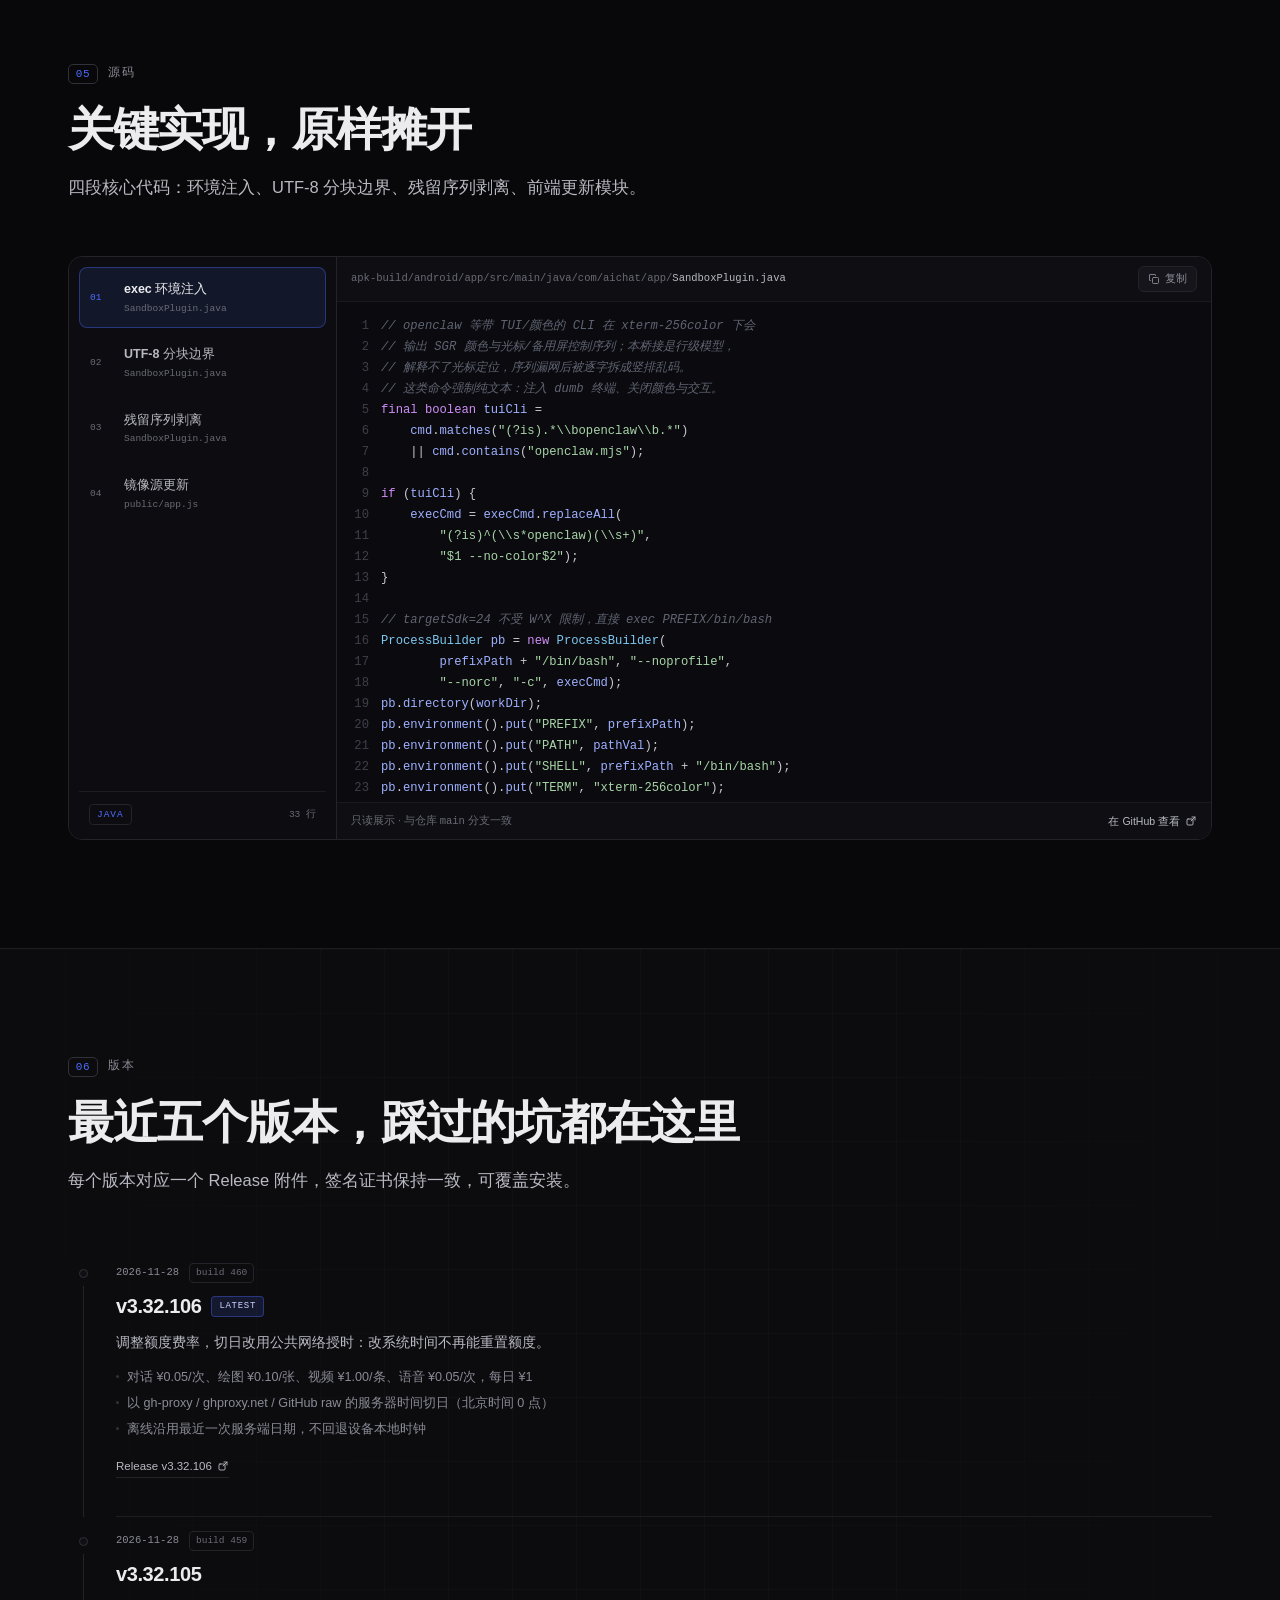
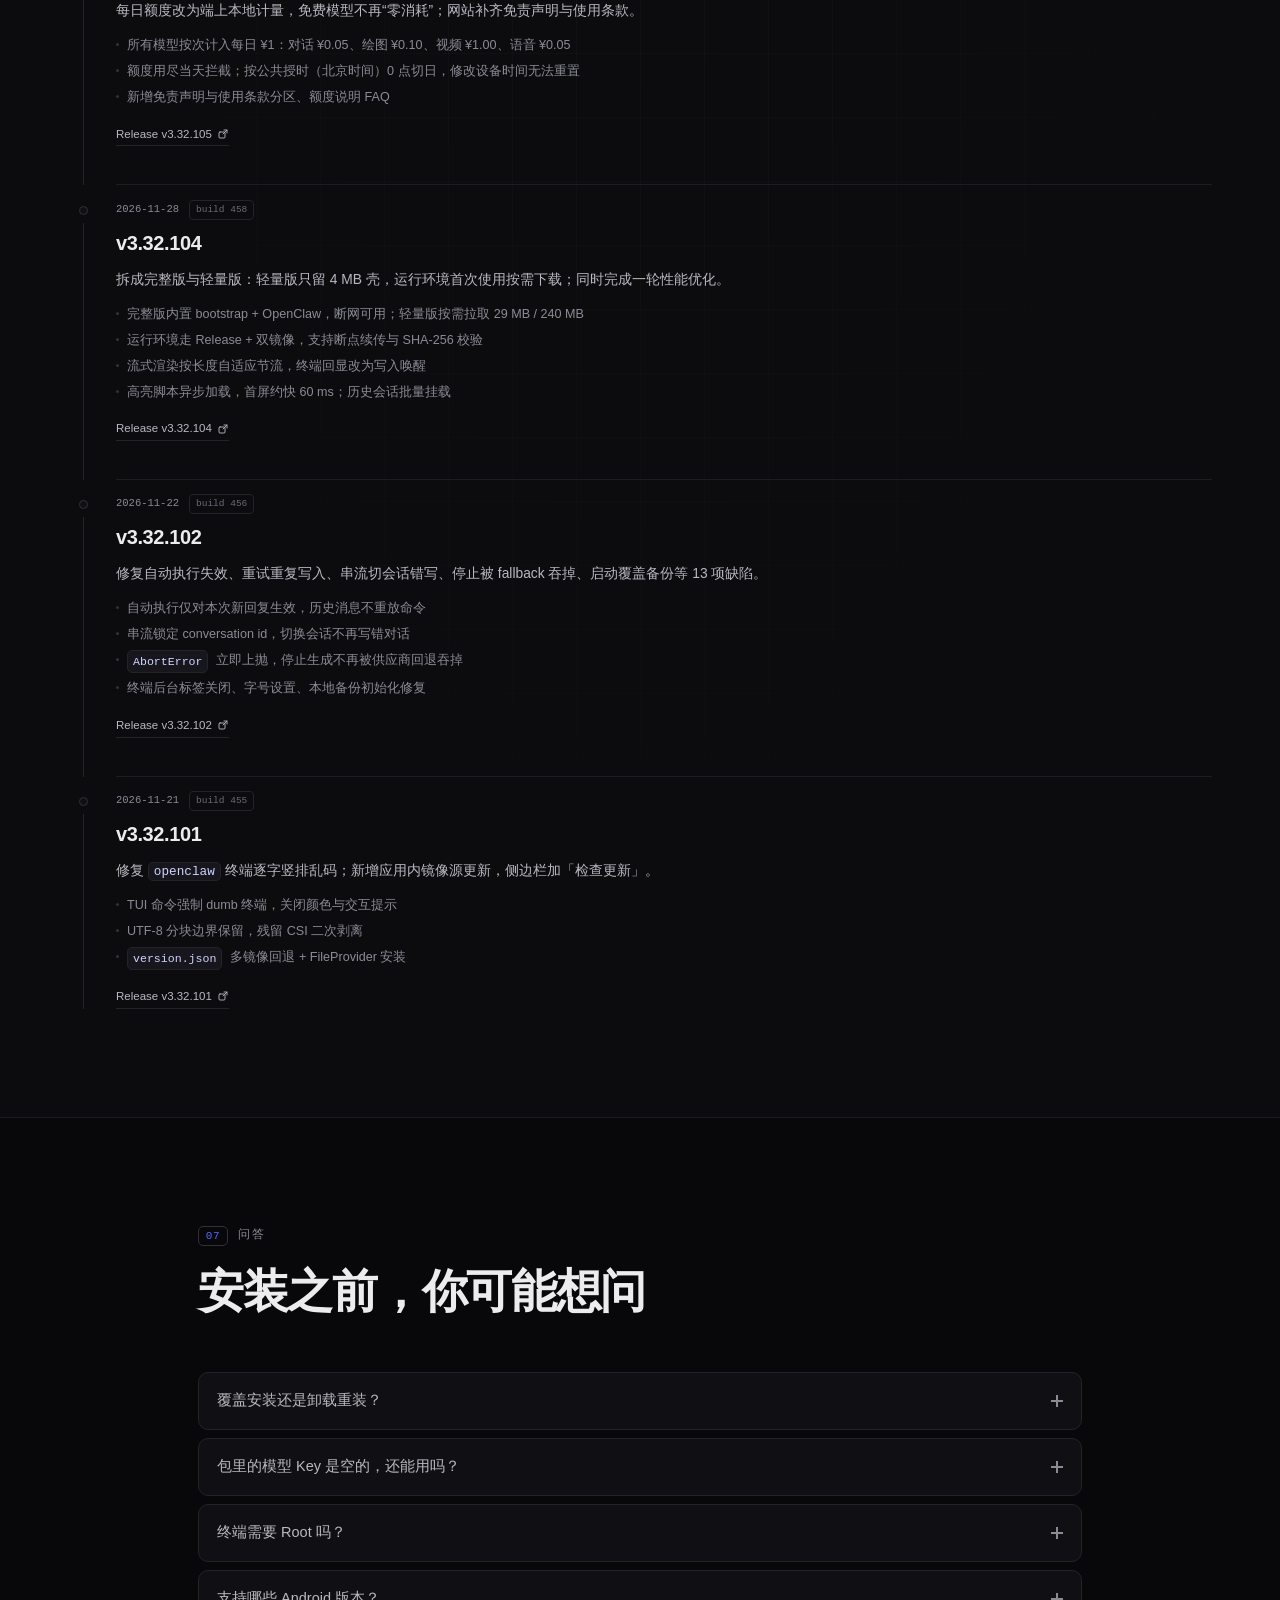
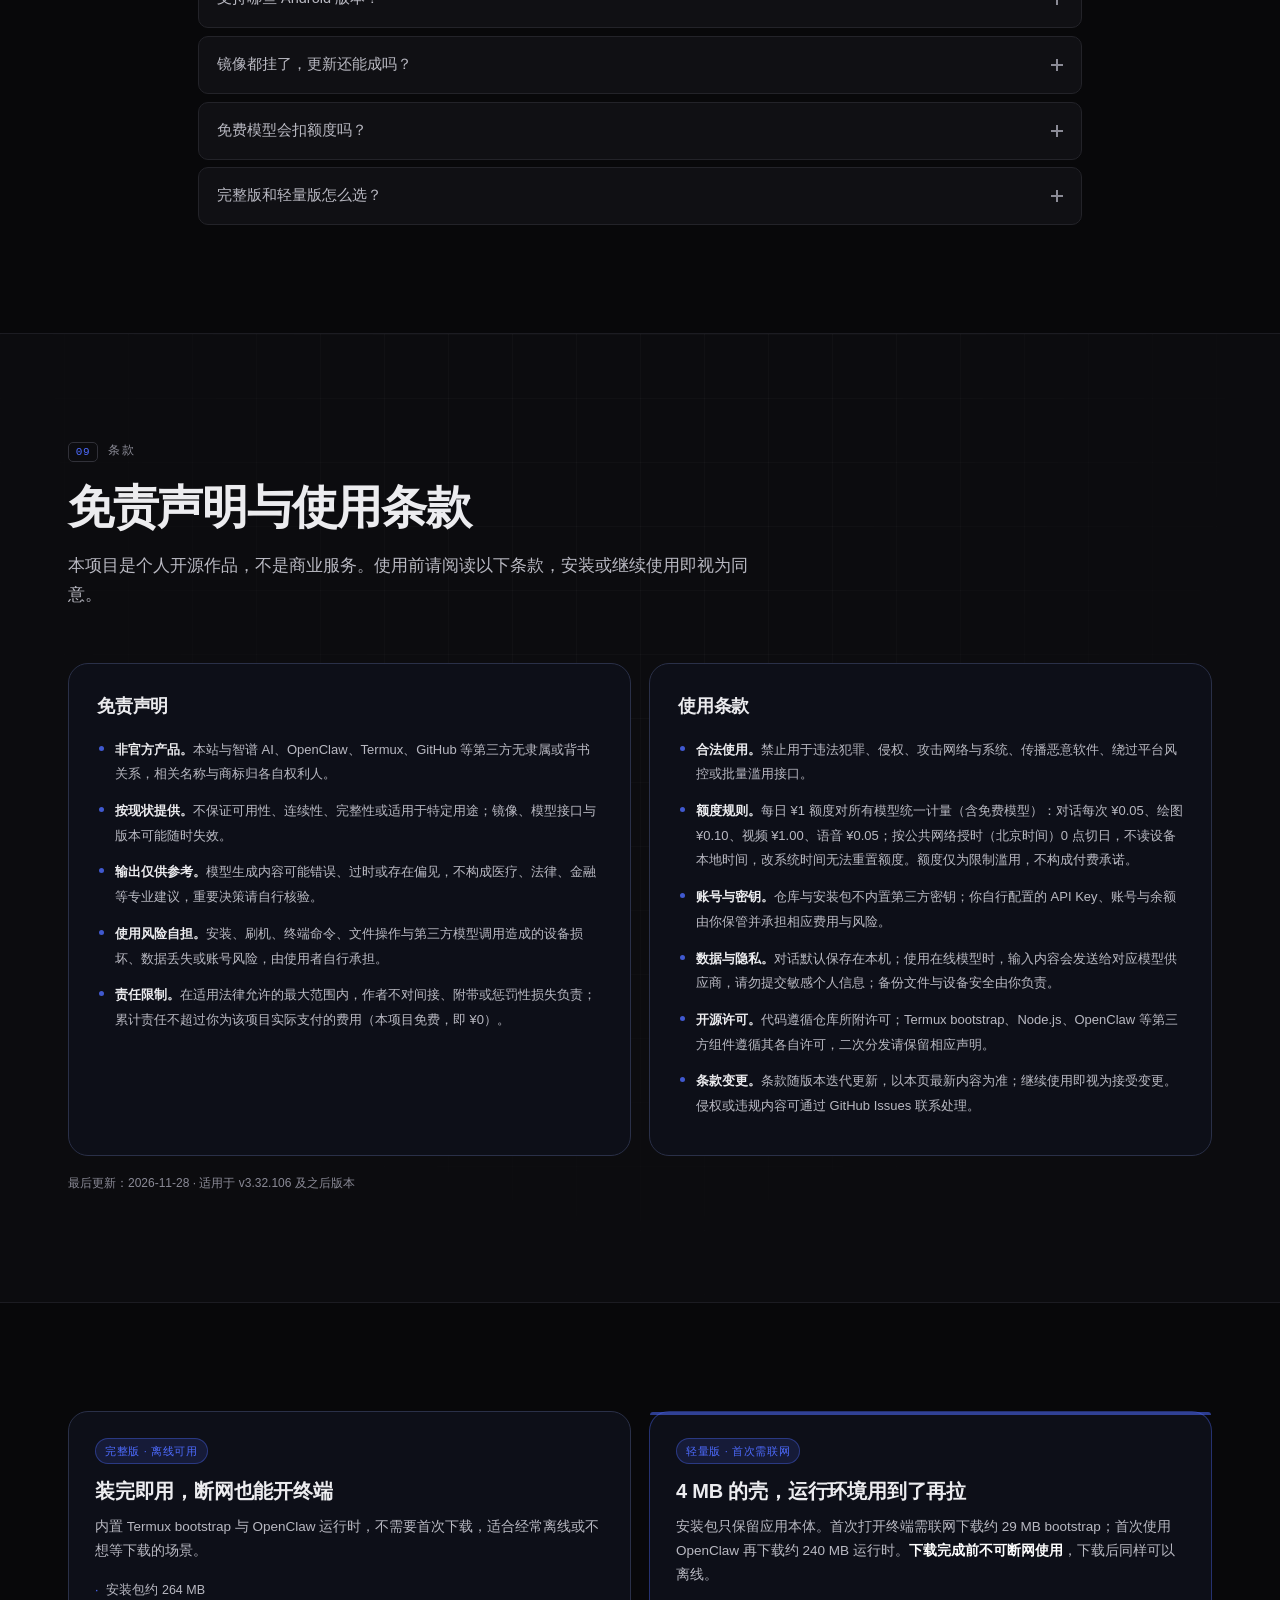
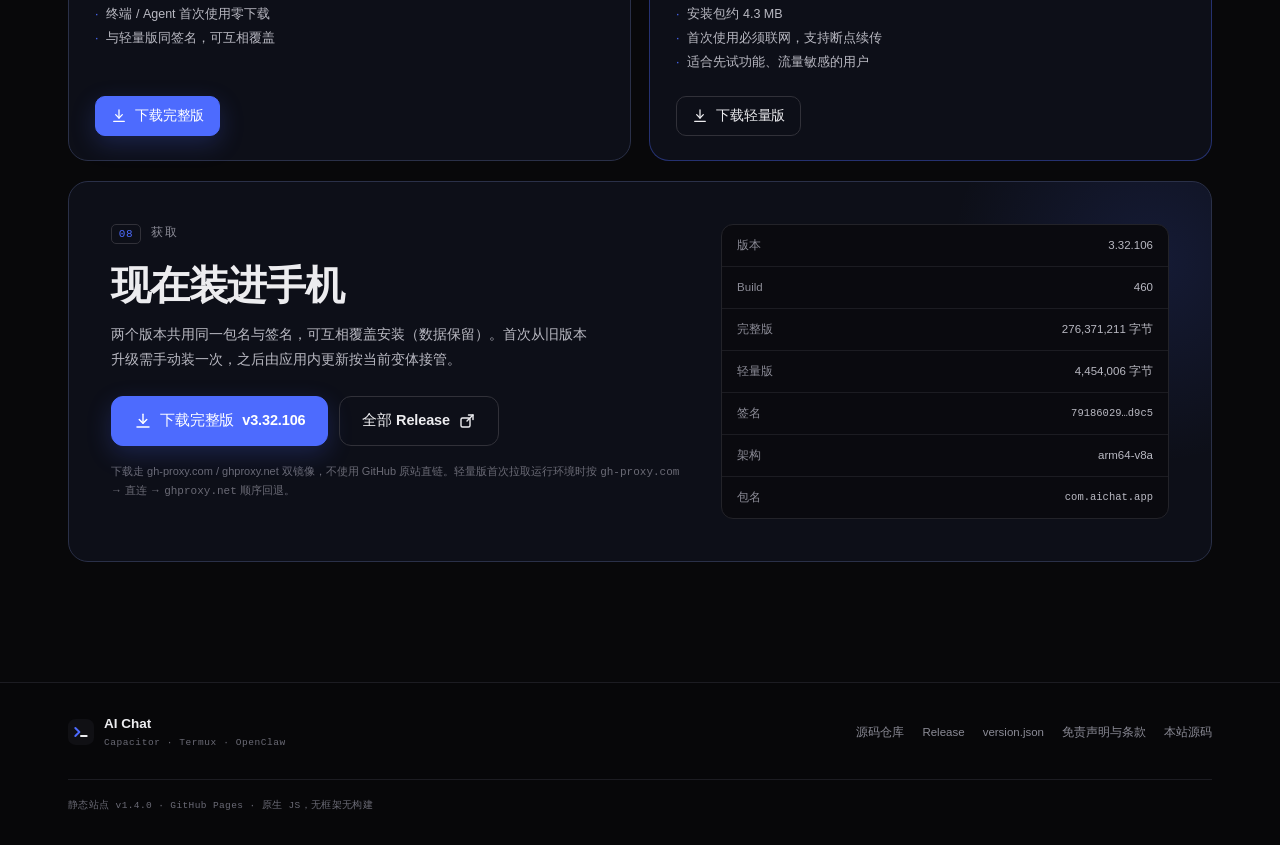
==== commit f8ec3605: "site: v3.32.106 费率与网络授时说明；站点 v1.4.0" ====
--- a/index.html
+++ b/index.html
@@ -12,7 +12,7 @@
   <link rel="icon" href="data:image/svg+xml,%3Csvg xmlns='http://www.w3.org/2000/svg' viewBox='0 0 32 32'%3E%3Crect width='32' height='32' rx='8' fill='%230b0b0e'/%3E%3Cpath d='M8 10l6 6-6 6' stroke='%234d6bfe' stroke-width='2.4' fill='none' stroke-linecap='round' stroke-linejoin='round'/%3E%3Cpath d='M16 22h8' stroke='%23ececef' stroke-width='2.4' stroke-linecap='round'/%3E%3C/svg%3E" />
   <link rel="manifest" href="manifest.webmanifest" />
   <link rel="apple-touch-icon" href="assets/icon.svg" />
-  <link rel="stylesheet" href="assets/style.css?v=1.3.0" />
+  <link rel="stylesheet" href="assets/style.css?v=1.4.0" />
 </head>
 <body>
 
@@ -65,19 +65,19 @@
       <a href="#versions" class="nav-link" data-nav="versions">版本</a>
       <a href="#faq" class="nav-link" data-nav="faq">问答</a>
       <a href="#terms" class="nav-link" data-nav="terms">条款</a>
-      <a href="https://ghproxy.net/https://github.com/zhaohairuiour/ai-chat-app/releases/download/v3.32.105/ai-chat-app-v3.32.105-full-nokeys.apk" class="nav-link nav-cta" data-dl-open aria-haspopup="dialog" target="_blank" rel="noopener">下载 APK</a>
+      <a href="https://ghproxy.net/https://github.com/zhaohairuiour/ai-chat-app/releases/download/v3.32.106/ai-chat-app-v3.32.106-full-nokeys.apk" class="nav-link nav-cta" data-dl-open aria-haspopup="dialog" target="_blank" rel="noopener">下载 APK</a>
     </nav>
 
     <div class="hdr-actions">
       <span class="ver-pill" id="verPill" title="当前最新版本">
-        <span class="ver-dot"></span><span id="verPillText">v3.32.105</span>
+        <span class="ver-dot"></span><span id="verPillText">v3.32.106</span>
       </span>
       <a class="btn btn-quiet hide-sm" href="https://github.com/zhaohairuiour/ai-chat-app" target="_blank" rel="noopener">
         GitHub
         <svg class="ic" aria-hidden="true"><use href="#i-ext"/></svg>
       </a>
       <a class="btn btn-primary hide-sm" id="hdrDownload" data-dl-open aria-haspopup="dialog"
-         href="https://ghproxy.net/https://github.com/zhaohairuiour/ai-chat-app/releases/download/v3.32.105/ai-chat-app-v3.32.105-full-nokeys.apk" target="_blank" rel="noopener">
+         href="https://ghproxy.net/https://github.com/zhaohairuiour/ai-chat-app/releases/download/v3.32.106/ai-chat-app-v3.32.106-full-nokeys.apk" target="_blank" rel="noopener">
         下载 APK
       </a>
       <button class="menu-btn" id="menuBtn" aria-label="打开导航" aria-expanded="false" aria-controls="nav">
@@ -109,10 +109,10 @@
       </p>
       <div class="hero-cta reveal" style="--d:.18s">
         <a class="btn btn-primary btn-lg" id="heroDownload" data-dl-open aria-haspopup="dialog"
-           href="https://ghproxy.net/https://github.com/zhaohairuiour/ai-chat-app/releases/download/v3.32.105/ai-chat-app-v3.32.105-full-nokeys.apk" target="_blank" rel="noopener">
+           href="https://ghproxy.net/https://github.com/zhaohairuiour/ai-chat-app/releases/download/v3.32.106/ai-chat-app-v3.32.106-full-nokeys.apk" target="_blank" rel="noopener">
           <svg class="ic" aria-hidden="true"><use href="#i-download"/></svg>
           下载最新版
-          <span class="btn-tag" id="heroVer">v3.32.105</span>
+          <span class="btn-tag" id="heroVer">v3.32.106</span>
         </a>
         <a class="btn btn-outline btn-lg" href="https://github.com/zhaohairuiour/ai-chat-app" target="_blank" rel="noopener">
           浏览源码
@@ -134,7 +134,7 @@
           <div class="phone-screen">
             <div class="app-bar">
               <span class="app-brand"><i></i>AI Chat</span>
-              <span class="app-ver" id="phoneVer">3.32.105</span>
+              <span class="app-ver" id="phoneVer">3.32.106</span>
             </div>
             <div class="chat-stream">
               <div class="bubble user">openclaw 输出怎么是竖排乱码？</div>
@@ -167,7 +167,7 @@
   <div class="wrap">
     <div class="stat-strip reveal" style="--d:.3s">
       <div class="stat">
-        <span class="stat-num" data-count="459" data-plain="1">0</span>
+        <span class="stat-num" data-count="460" data-plain="1">0</span>
         <span class="stat-label">build 号</span>
       </div>
       <div class="stat">
@@ -437,6 +437,7 @@
               <option value="457">3.32.103 · build 457</option>
               <option value="458">3.32.104 · build 458</option>
               <option value="459">3.32.105 · build 459</option>
+              <option value="460">3.32.106 · build 460</option>
             </select>
             <svg class="ic select-caret" aria-hidden="true"><use href="#i-chevron"/></svg>
           </div>
@@ -575,12 +576,29 @@
       <article class="tl-item reveal">
         <div class="tl-marker"><span class="tl-dot"></span><span class="tl-line"></span></div>
         <div class="tl-body">
+          <div class="tl-meta"><time>2026-11-28</time><span class="tl-build">build 460</span></div>
+          <h3>v3.32.106 <span class="tl-badge">latest</span></h3>
+          <p>调整额度费率，切日改用公共网络授时：改系统时间不再能重置额度。</p>
+          <ul class="tl-points">
+            <li>对话 ¥0.05/次、绘图 ¥0.10/张、视频 ¥1.00/条、语音 ¥0.05/次，每日 ¥1</li>
+            <li>以 gh-proxy / ghproxy.net / GitHub raw 的服务器时间切日（北京时间 0 点）</li>
+            <li>离线沿用最近一次服务端日期，不回退设备本地时钟</li>
+          </ul>
+          <a class="tl-link" href="https://github.com/zhaohairuiour/ai-chat-app/releases/tag/v3.32.106" target="_blank" rel="noopener">
+            Release v3.32.106 <svg class="ic" aria-hidden="true"><use href="#i-ext"/></svg>
+          </a>
+        </div>
+      </article>
+
+      <article class="tl-item reveal">
+        <div class="tl-marker"><span class="tl-dot"></span><span class="tl-line"></span></div>
+        <div class="tl-body">
           <div class="tl-meta"><time>2026-11-28</time><span class="tl-build">build 459</span></div>
-          <h3>v3.32.105 <span class="tl-badge">latest</span></h3>
+          <h3>v3.32.105</h3>
           <p>每日额度改为端上本地计量，免费模型不再“零消耗”；网站补齐免责声明与使用条款。</p>
           <ul class="tl-points">
-            <li>所有模型按次计入每日 ¥1：对话 ¥0.01、绘图 ¥0.05、视频 ¥0.10、语音 ¥0.05</li>
-            <li>额度用尽当天拦截，本地日期 0 点重置；服务端同步最低计费与硬拦截</li>
+            <li>所有模型按次计入每日 ¥1：对话 ¥0.05、绘图 ¥0.10、视频 ¥1.00、语音 ¥0.05</li>
+            <li>额度用尽当天拦截；按公共授时（北京时间）0 点切日，修改设备时间无法重置</li>
             <li>新增免责声明与使用条款分区、额度说明 FAQ</li>
           </ul>
           <a class="tl-link" href="https://github.com/zhaohairuiour/ai-chat-app/releases/tag/v3.32.105" target="_blank" rel="noopener">
@@ -642,22 +660,6 @@
         </div>
       </article>
 
-      <article class="tl-item reveal" style="--d:.06s">
-        <div class="tl-marker"><span class="tl-dot"></span><span class="tl-line"></span></div>
-        <div class="tl-body">
-          <div class="tl-meta"><time>2026-11-21</time><span class="tl-build">build 454</span></div>
-          <h3>v3.32.100</h3>
-          <p>修掉终端就绪后残留的 <code>#term-progress</code> 进度条；侧边栏模型选择器打开时不再连带收回抽屉。</p>
-          <ul class="tl-points">
-            <li>终端状态机收尾与进度条清理</li>
-            <li>抽屉与模型面板的手势互斥</li>
-          </ul>
-          <a class="tl-link" href="https://github.com/zhaohairuiour/ai-chat-app/releases/tag/v3.32.100" target="_blank" rel="noopener">
-            Release v3.32.100 <svg class="ic" aria-hidden="true"><use href="#i-ext"/></svg>
-          </a>
-        </div>
-      </article>
-
     </div>
   </div>
 </section>
@@ -722,7 +724,7 @@
           <span class="faq-plus" aria-hidden="true"></span>
         </summary>
         <div class="faq-body">
-          <p>会。每日 ¥1 额度对所有模型统一计量，免费模型同样计入：对话每次 ¥0.01、绘图 ¥0.05、视频 ¥0.10、语音 ¥0.05，按设备本地日期 0 点重置。额度用完后当天暂停调用，与是否“免费模型”无关。</p>
+          <p>会。每日 ¥1 额度对所有模型统一计量，免费模型同样计入：对话每次 ¥0.05、绘图 ¥0.10、视频 ¥1.00、语音 ¥0.05。切日以公共网络授时（北京时间）为准，不读设备本地时间，修改系统时间无法重置额度；额度用完后当天暂停调用。</p>
         </div>
       </details>
       <details class="faq-item reveal" style="--d:.2s">
@@ -765,7 +767,7 @@
         <h3>使用条款</h3>
         <ul class="legal-list">
           <li><strong>合法使用。</strong>禁止用于违法犯罪、侵权、攻击网络与系统、传播恶意软件、绕过平台风控或批量滥用接口。</li>
-          <li><strong>额度规则。</strong>每日 ¥1 额度对所有模型统一计量（含免费模型）：对话每次 ¥0.01、绘图 ¥0.05、视频 ¥0.10、语音 ¥0.05，按设备本地日期 0 点重置；额度仅为限制滥用，不构成付费承诺。</li>
+          <li><strong>额度规则。</strong>每日 ¥1 额度对所有模型统一计量（含免费模型）：对话每次 ¥0.05、绘图 ¥0.10、视频 ¥1.00、语音 ¥0.05；按公共网络授时（北京时间）0 点切日，不读设备本地时间，改系统时间无法重置额度。额度仅为限制滥用，不构成付费承诺。</li>
           <li><strong>账号与密钥。</strong>仓库与安装包不内置第三方密钥；你自行配置的 API Key、账号与余额由你保管并承担相应费用与风险。</li>
           <li><strong>数据与隐私。</strong>对话默认保存在本机；使用在线模型时，输入内容会发送给对应模型供应商，请勿提交敏感个人信息；备份文件与设备安全由你负责。</li>
           <li><strong>开源许可。</strong>代码遵循仓库所附许可；Termux bootstrap、Node.js、OpenClaw 等第三方组件遵循其各自许可，二次分发请保留相应声明。</li>
@@ -774,7 +776,7 @@
       </article>
     </div>
 
-    <p class="legal-foot reveal">最后更新：2026-11-28 · 适用于 v3.32.105 及之后版本</p>
+    <p class="legal-foot reveal">最后更新：2026-11-28 · 适用于 v3.32.106 及之后版本</p>
   </div>
 </section>
 
@@ -791,7 +793,7 @@
           <li>与轻量版同签名，可互相覆盖</li>
         </ul>
         <a class="btn btn-primary" data-dl-open="full" aria-haspopup="dialog"
-           href="https://ghproxy.net/https://github.com/zhaohairuiour/ai-chat-app/releases/download/v3.32.105/ai-chat-app-v3.32.105-full-nokeys.apk" target="_blank" rel="noopener">
+           href="https://ghproxy.net/https://github.com/zhaohairuiour/ai-chat-app/releases/download/v3.32.106/ai-chat-app-v3.32.106-full-nokeys.apk" target="_blank" rel="noopener">
           <svg class="ic" aria-hidden="true"><use href="#i-download"/></svg>
           下载完整版
         </a>
@@ -807,7 +809,7 @@
           <li>适合先试功能、流量敏感的用户</li>
         </ul>
         <a class="btn btn-outline" data-dl-open="lite" aria-haspopup="dialog"
-           href="https://ghproxy.net/https://github.com/zhaohairuiour/ai-chat-app/releases/download/v3.32.105/ai-chat-app-v3.32.105-lite-nokeys.apk" target="_blank" rel="noopener">
+           href="https://ghproxy.net/https://github.com/zhaohairuiour/ai-chat-app/releases/download/v3.32.106/ai-chat-app-v3.32.106-lite-nokeys.apk" target="_blank" rel="noopener">
           <svg class="ic" aria-hidden="true"><use href="#i-download"/></svg>
           下载轻量版
         </a>
@@ -821,9 +823,9 @@
         <p class="download-desc">两个版本共用同一包名与签名，可互相覆盖安装（数据保留）。首次从旧版本升级需手动装一次，之后由应用内更新按当前变体接管。</p>
         <div class="download-actions">
           <a class="btn btn-primary btn-lg" id="finalDownload" data-dl-open aria-haspopup="dialog"
-             href="https://ghproxy.net/https://github.com/zhaohairuiour/ai-chat-app/releases/download/v3.32.105/ai-chat-app-v3.32.105-full-nokeys.apk" target="_blank" rel="noopener">
+             href="https://ghproxy.net/https://github.com/zhaohairuiour/ai-chat-app/releases/download/v3.32.106/ai-chat-app-v3.32.106-full-nokeys.apk" target="_blank" rel="noopener">
             <svg class="ic" aria-hidden="true"><use href="#i-download"/></svg>
-            下载完整版 <span id="finalVer">v3.32.105</span>
+            下载完整版 <span id="finalVer">v3.32.106</span>
           </a>
           <a class="btn btn-outline btn-lg" href="https://github.com/zhaohairuiour/ai-chat-app/releases" target="_blank" rel="noopener">
             全部 Release
@@ -833,10 +835,10 @@
         <p class="download-note">下载走 gh-proxy.com / ghproxy.net 双镜像，不使用 GitHub 原站直链。轻量版首次拉取运行环境时按 <code>gh-proxy.com</code> → 直连 → <code>ghproxy.net</code> 顺序回退。</p>
       </div>
       <div class="download-spec">
-        <div class="spec-row"><span>版本</span><strong id="specVersion">3.32.105</strong></div>
-        <div class="spec-row"><span>Build</span><strong id="specBuild">459</strong></div>
-        <div class="spec-row"><span>完整版</span><strong id="specSize">276,387,595 字节</strong></div>
-        <div class="spec-row"><span>轻量版</span><strong id="specSizeLite">4,474,486 字节</strong></div>
+        <div class="spec-row"><span>版本</span><strong id="specVersion">3.32.106</strong></div>
+        <div class="spec-row"><span>Build</span><strong id="specBuild">460</strong></div>
+        <div class="spec-row"><span>完整版</span><strong id="specSize">276,371,211 字节</strong></div>
+        <div class="spec-row"><span>轻量版</span><strong id="specSizeLite">4,454,006 字节</strong></div>
         <div class="spec-row"><span>签名</span><strong class="mono">79186029…d9c5</strong></div>
         <div class="spec-row"><span>架构</span><strong>arm64-v8a</strong></div>
         <div class="spec-row"><span>包名</span><strong class="mono">com.aichat.app</strong></div>
@@ -869,7 +871,7 @@
       <a href="#terms">免责声明与条款</a>
       <a href="https://github.com/zhaohairuiour/ai-chat-site" target="_blank" rel="noopener">本站源码</a>
     </nav>
-    <p class="footer-meta">静态站点 v1.3.0 · GitHub Pages · 原生 JS，无框架无构建</p>
+    <p class="footer-meta">静态站点 v1.4.0 · GitHub Pages · 原生 JS，无框架无构建</p>
   </div>
 </footer>
 
@@ -896,7 +898,7 @@
 
     <div class="dl-mirrors">
       <a class="dl-mirror is-primary" data-dl-mirror="com" data-dl-name="gh-proxy.com"
-         href="https://gh-proxy.com/https://github.com/zhaohairuiour/ai-chat-app/releases/download/v3.32.105/ai-chat-app-v3.32.105-full-nokeys.apk" target="_blank" rel="noopener">
+         href="https://gh-proxy.com/https://github.com/zhaohairuiour/ai-chat-app/releases/download/v3.32.106/ai-chat-app-v3.32.106-full-nokeys.apk" target="_blank" rel="noopener">
         <span class="dl-mirror-head">
           <strong>gh-proxy.com</strong>
           <span class="dl-mirror-tag">主镜像</span>
@@ -909,7 +911,7 @@
       </a>
 
       <a class="dl-mirror" data-dl-mirror="net" data-dl-name="ghproxy.net"
-         href="https://ghproxy.net/https://github.com/zhaohairuiour/ai-chat-app/releases/download/v3.32.105/ai-chat-app-v3.32.105-full-nokeys.apk" target="_blank" rel="noopener">
+         href="https://ghproxy.net/https://github.com/zhaohairuiour/ai-chat-app/releases/download/v3.32.106/ai-chat-app-v3.32.106-full-nokeys.apk" target="_blank" rel="noopener">
         <span class="dl-mirror-head">
           <strong>ghproxy.net</strong>
           <span class="dl-mirror-tag">备用</span>
@@ -923,8 +925,8 @@
     </div>
 
     <div class="dl-modal-meta">
-      <span>版本 v<span id="dlVer">3.32.105</span></span>
-      <span>build <span id="dlBuild">459</span></span>
+      <span>版本 v<span id="dlVer">3.32.106</span></span>
+      <span>build <span id="dlBuild">460</span></span>
       <span>targetSdk 24 · arm64-v8a</span>
     </div>
     <p class="dl-modal-note">若一个镜像超时或返回 5xx，直接关闭弹窗换另一个重试。APK 未内置任何第三方密钥。</p>
@@ -933,6 +935,6 @@
 
 <div class="toast" id="toast" role="status" aria-live="polite"></div>
 
-<script src="assets/main.js?v=1.3.0" defer></script>
+<script src="assets/main.js?v=1.4.0" defer></script>
 </body>
 </html>
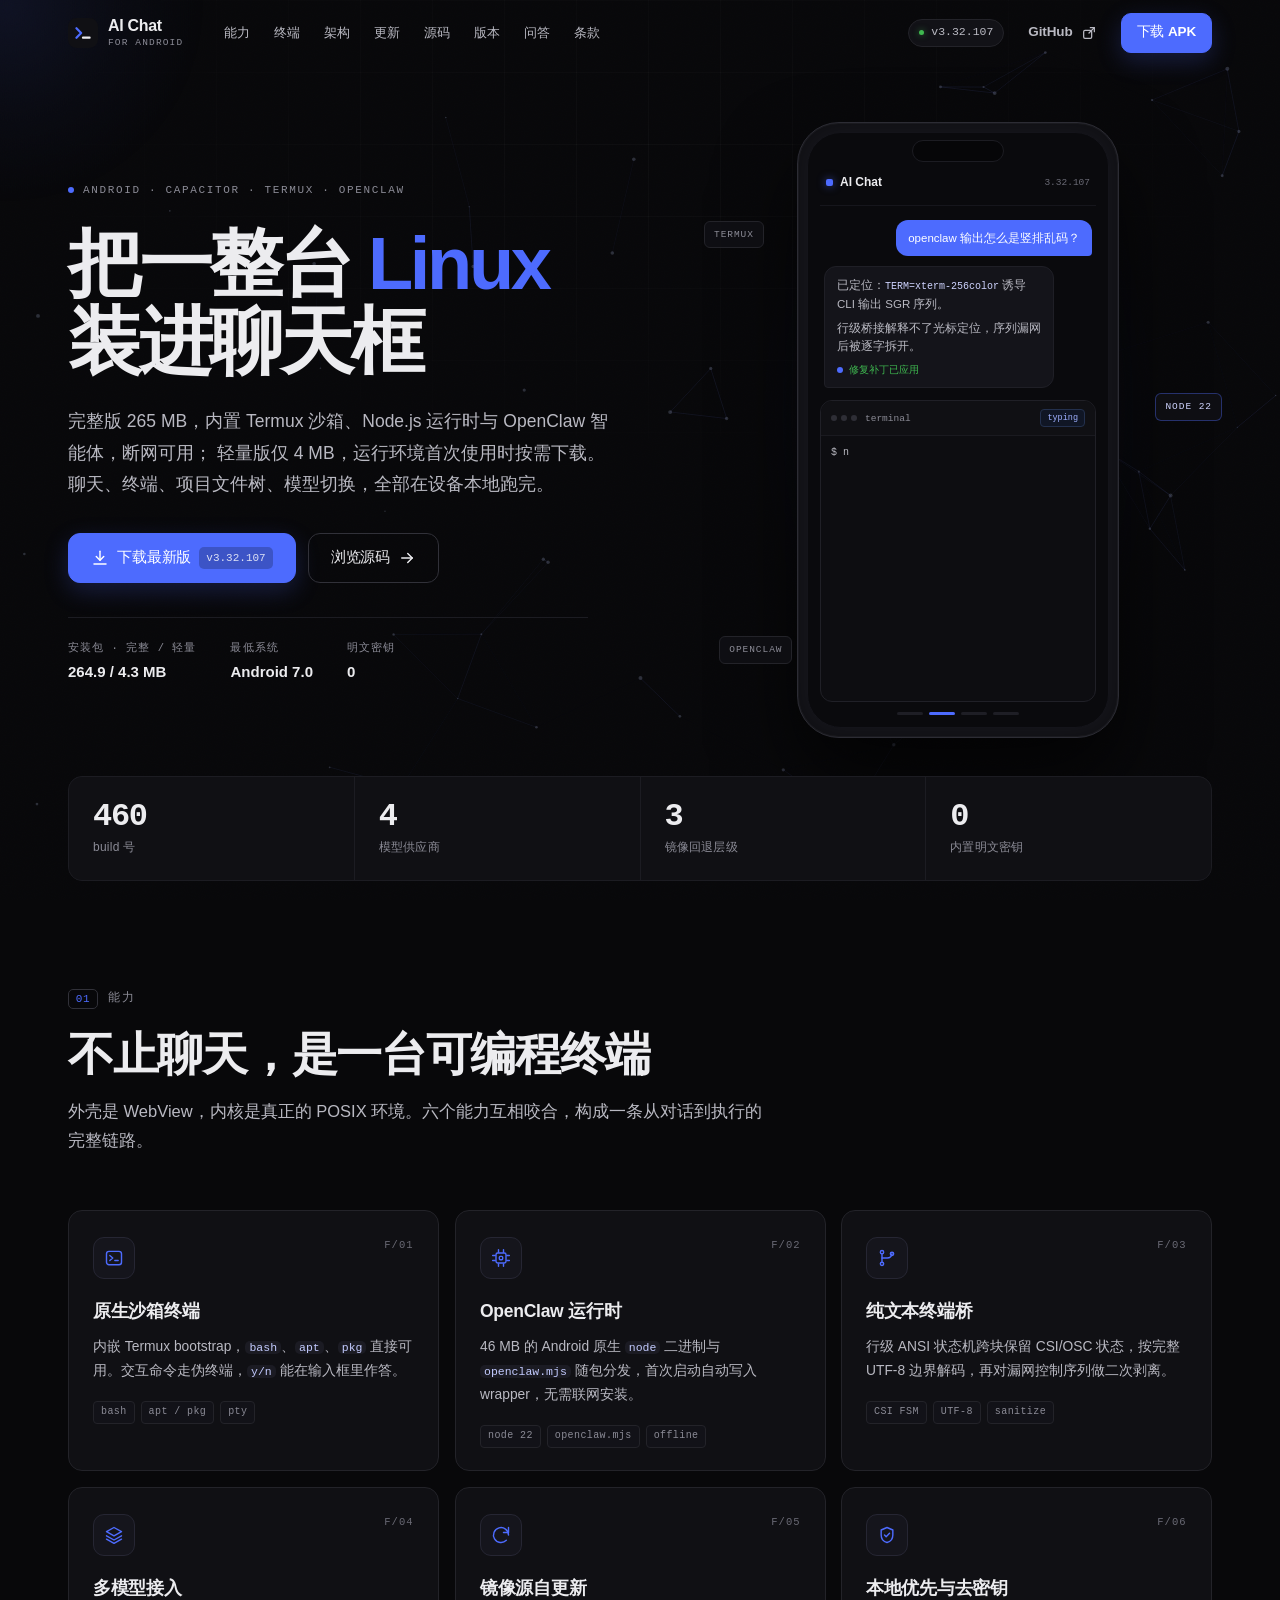
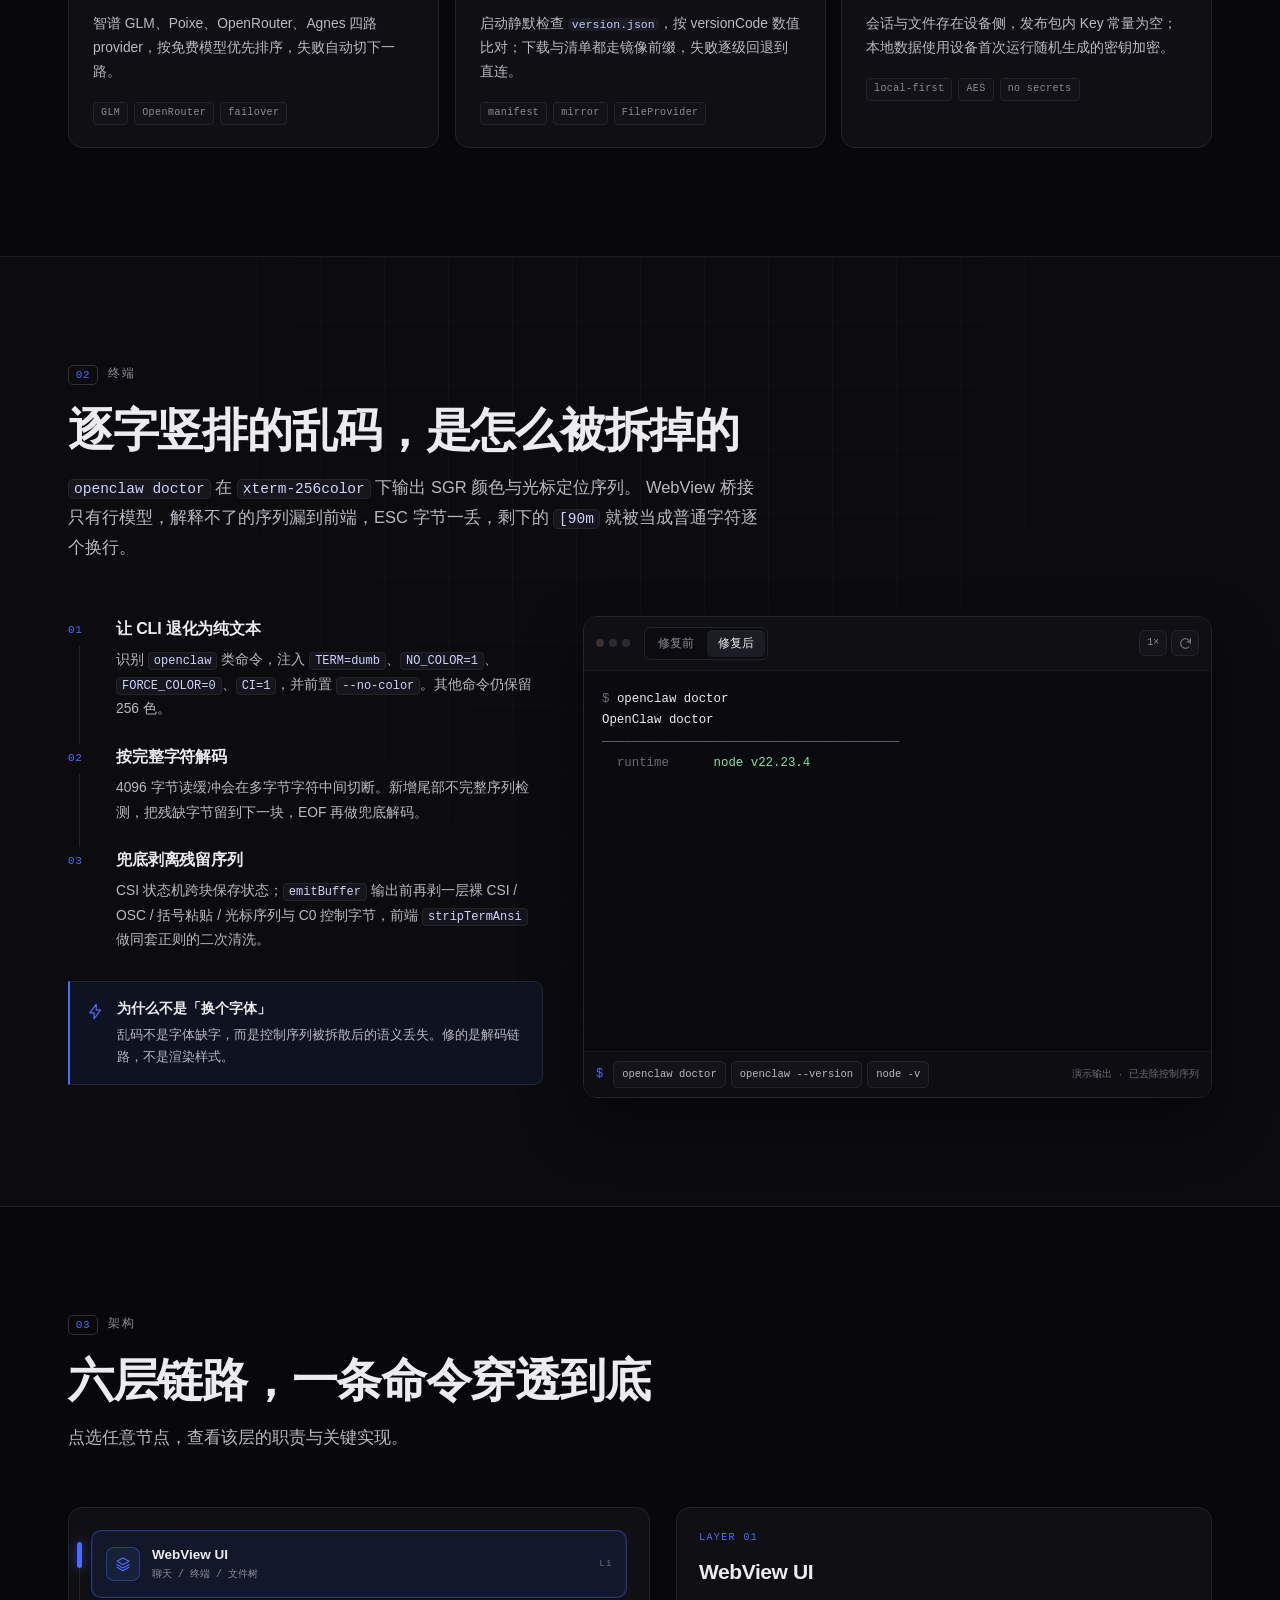
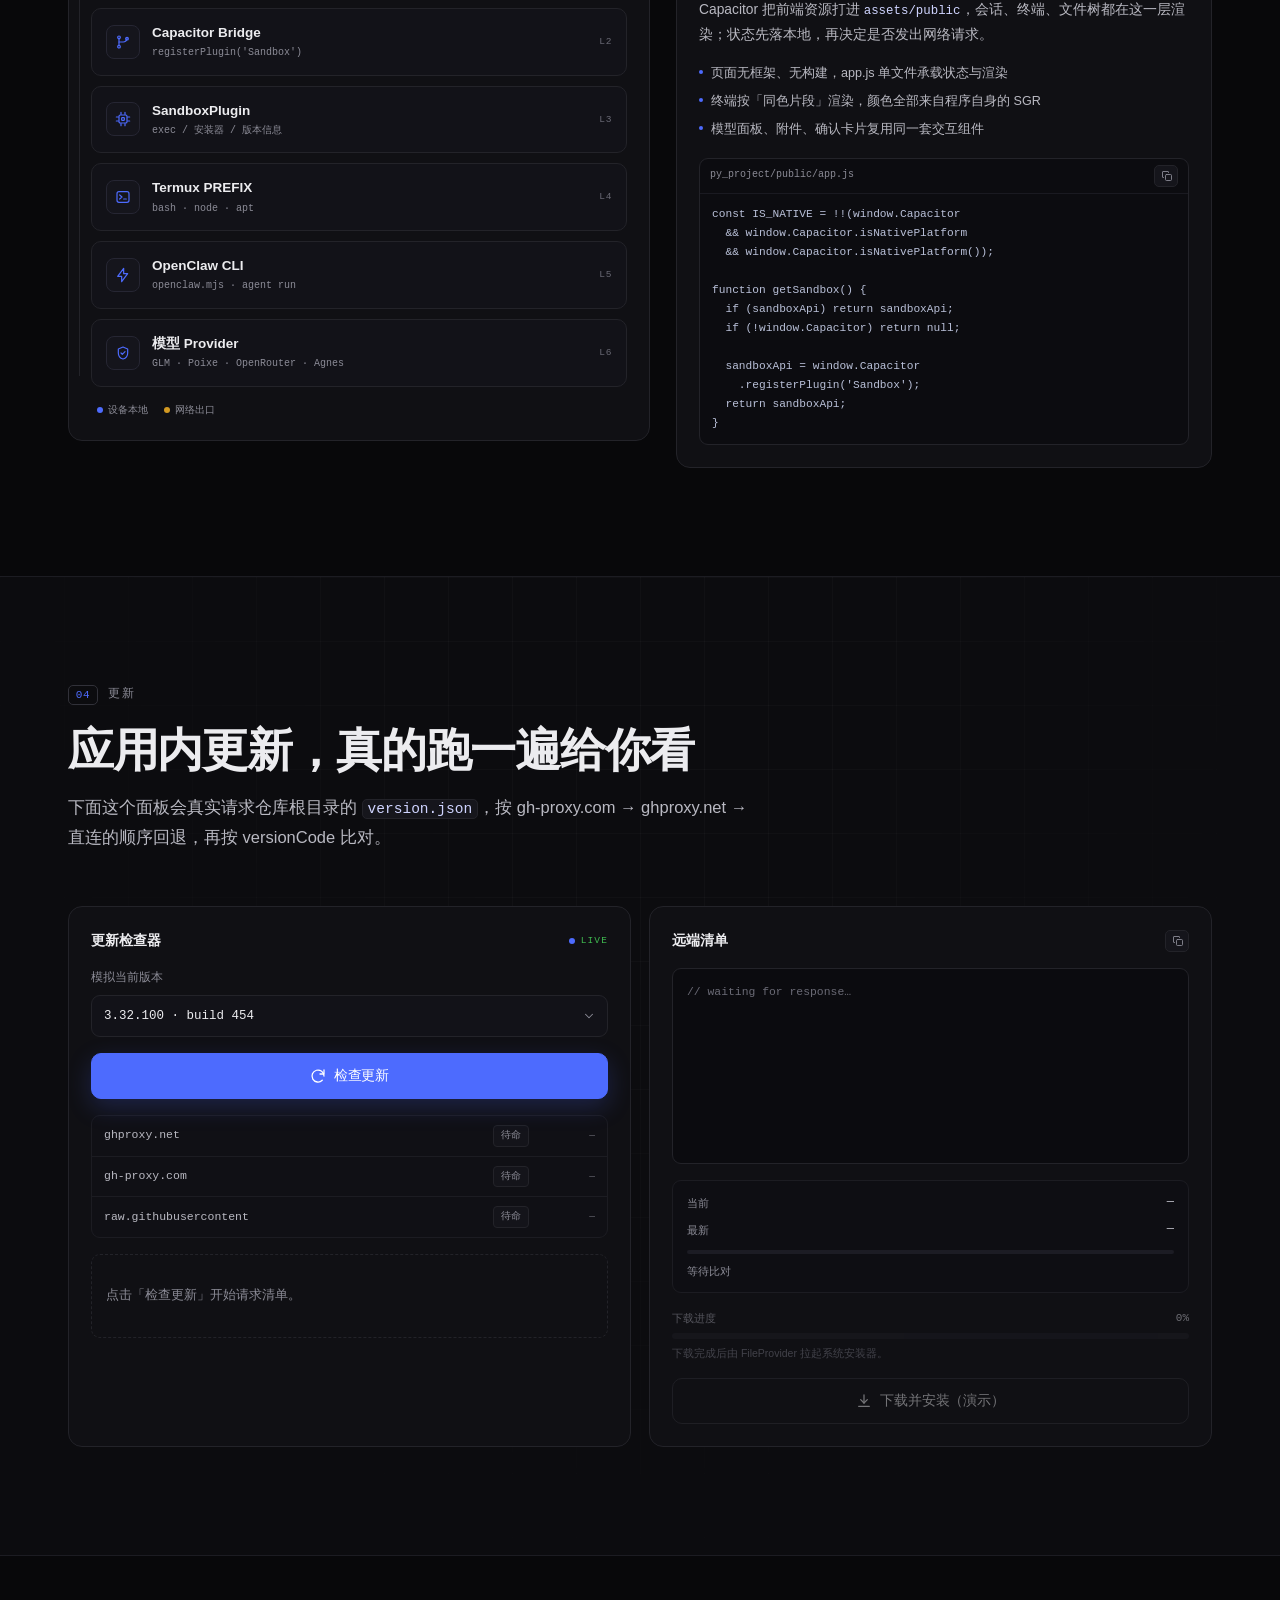
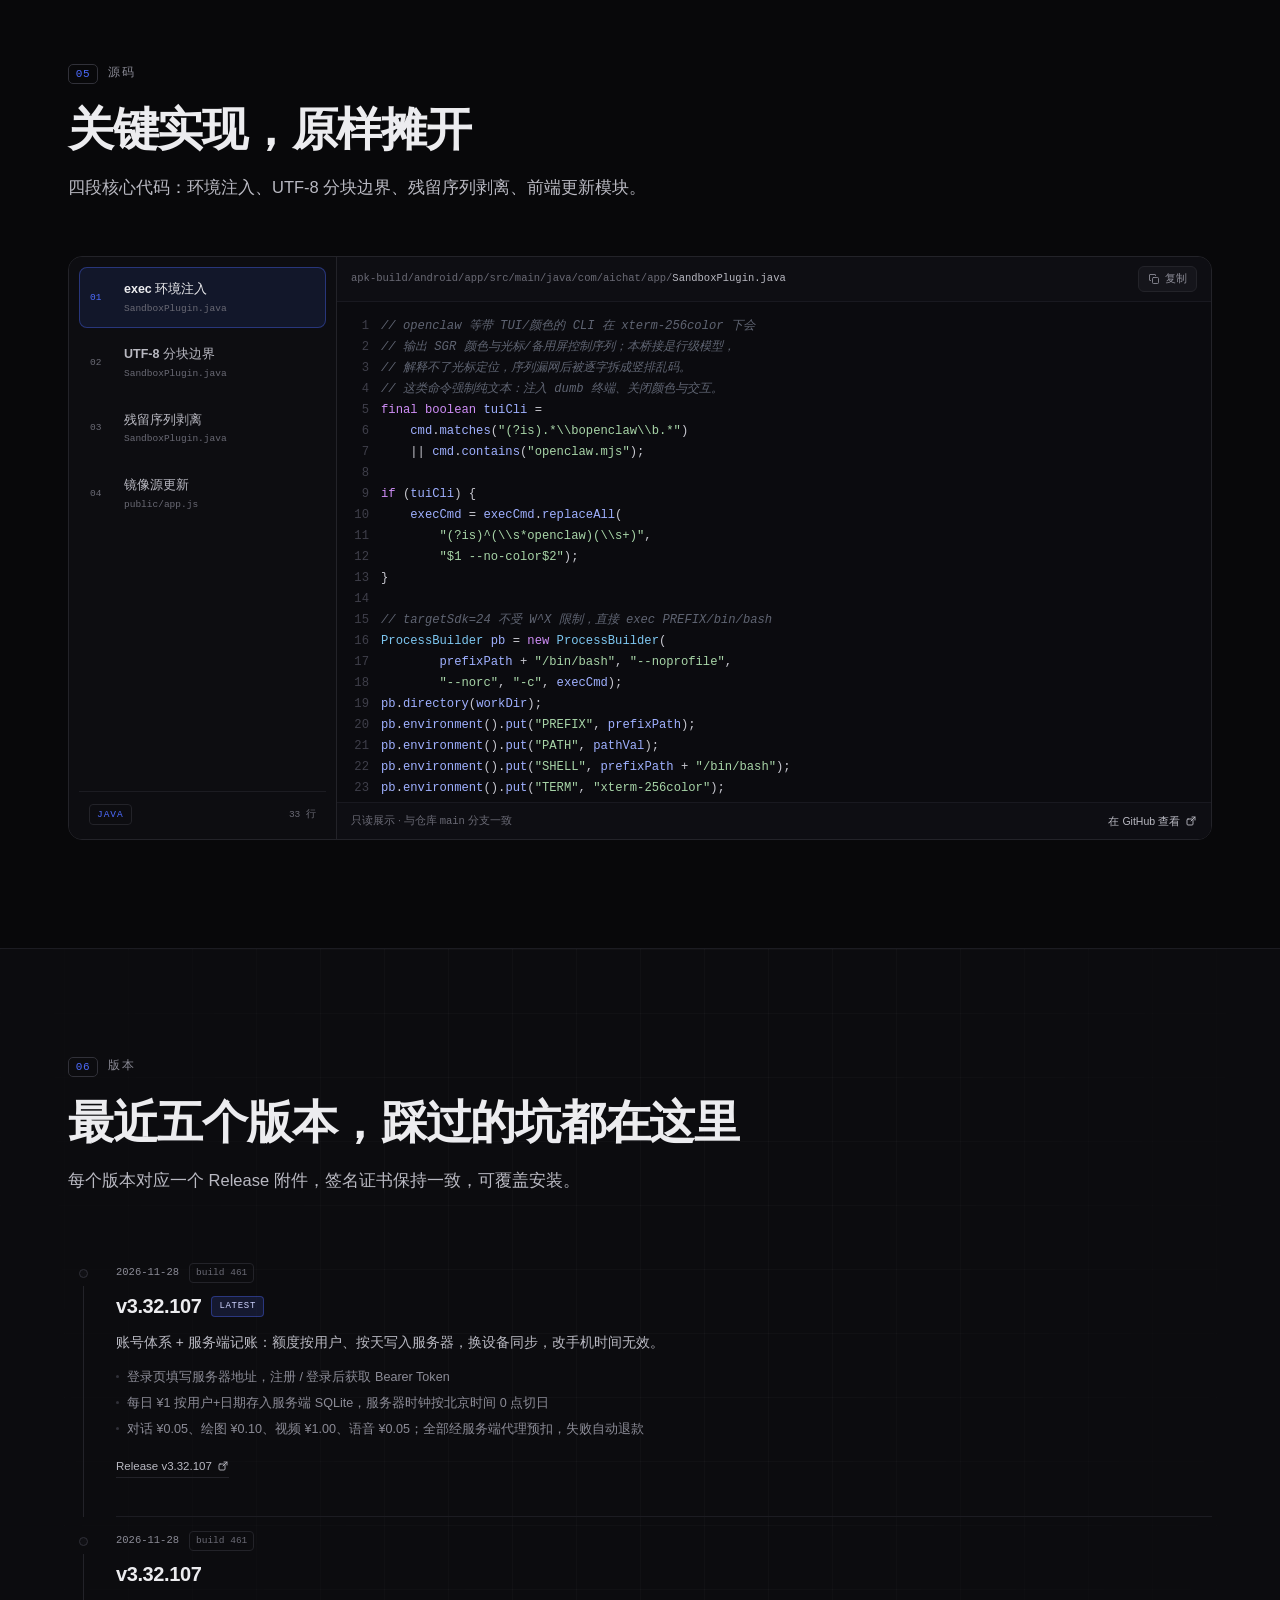
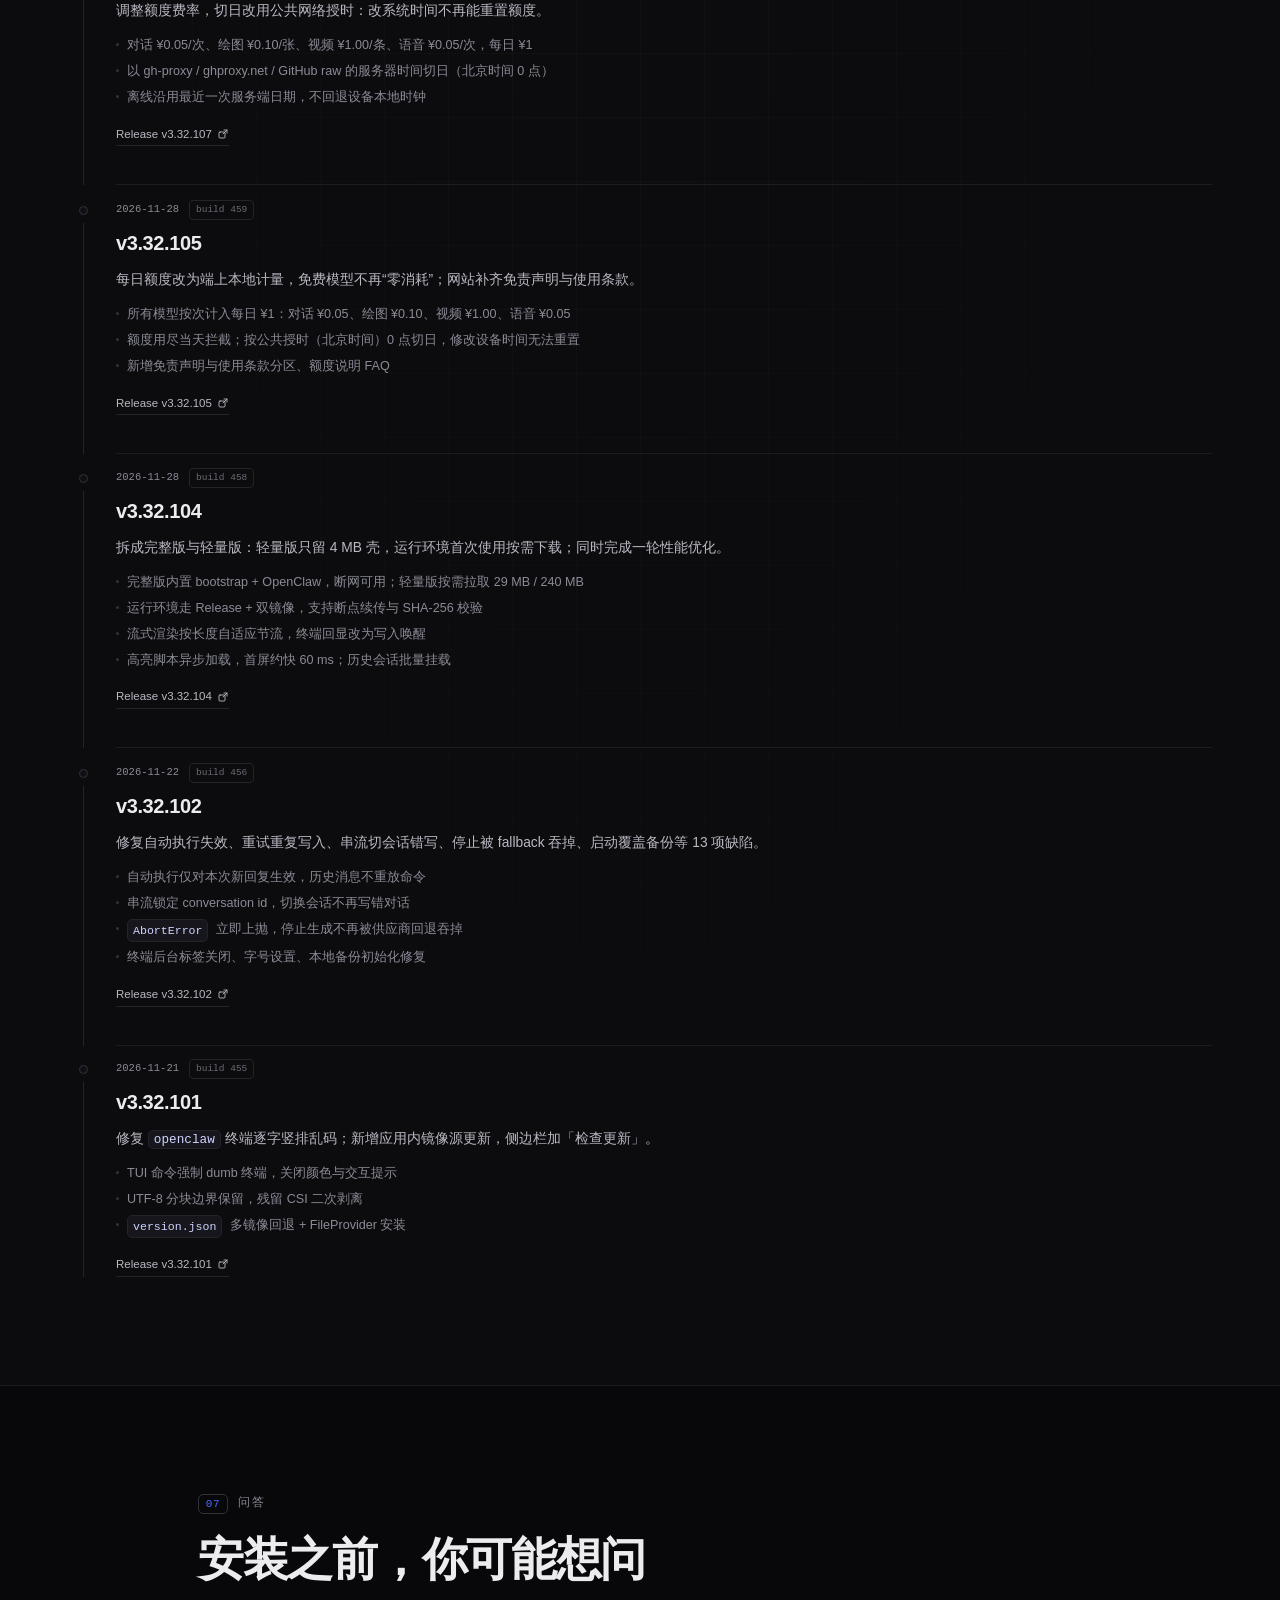
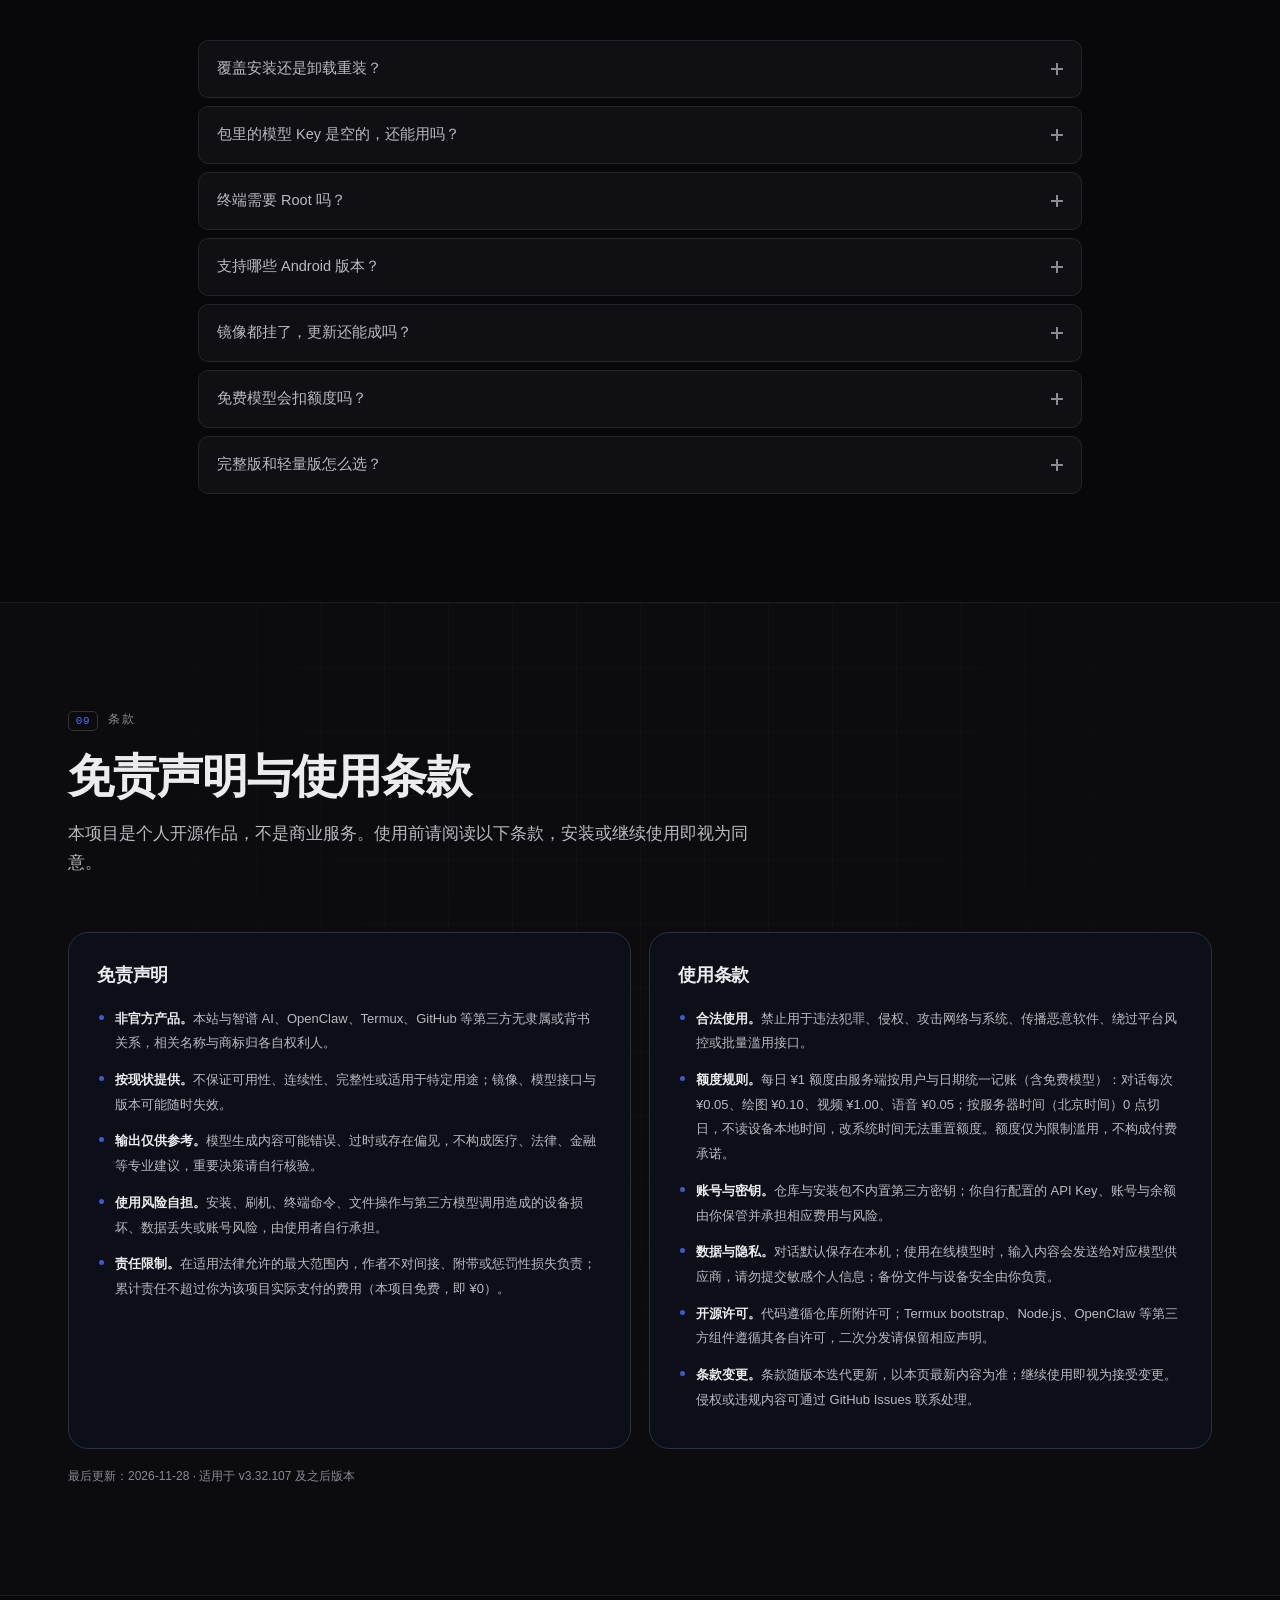
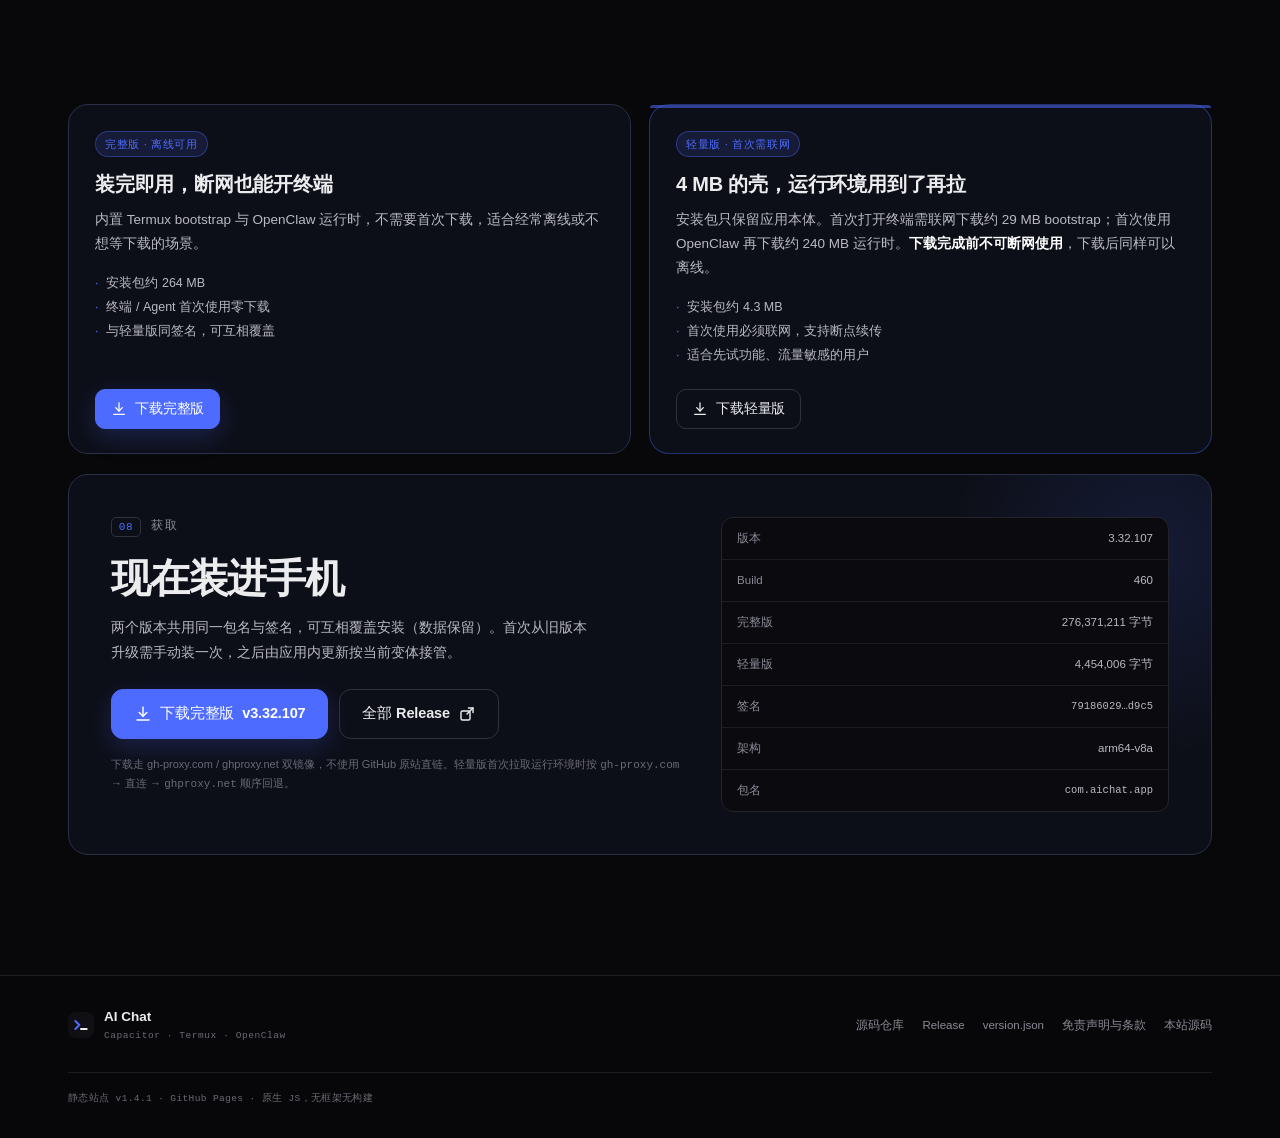
==== commit a4f358c5: "release: v1.4.1 账号体系与服务端额度 (APK v3.32.107)" ====
--- a/index.html
+++ b/index.html
@@ -65,19 +65,19 @@
       <a href="#versions" class="nav-link" data-nav="versions">版本</a>
       <a href="#faq" class="nav-link" data-nav="faq">问答</a>
       <a href="#terms" class="nav-link" data-nav="terms">条款</a>
-      <a href="https://ghproxy.net/https://github.com/zhaohairuiour/ai-chat-app/releases/download/v3.32.106/ai-chat-app-v3.32.106-full-nokeys.apk" class="nav-link nav-cta" data-dl-open aria-haspopup="dialog" target="_blank" rel="noopener">下载 APK</a>
+      <a href="https://ghproxy.net/https://github.com/zhaohairuiour/ai-chat-app/releases/download/v3.32.107/ai-chat-app-v3.32.107-full-nokeys.apk" class="nav-link nav-cta" data-dl-open aria-haspopup="dialog" target="_blank" rel="noopener">下载 APK</a>
     </nav>
 
     <div class="hdr-actions">
       <span class="ver-pill" id="verPill" title="当前最新版本">
-        <span class="ver-dot"></span><span id="verPillText">v3.32.106</span>
+        <span class="ver-dot"></span><span id="verPillText">v3.32.107</span>
       </span>
       <a class="btn btn-quiet hide-sm" href="https://github.com/zhaohairuiour/ai-chat-app" target="_blank" rel="noopener">
         GitHub
         <svg class="ic" aria-hidden="true"><use href="#i-ext"/></svg>
       </a>
       <a class="btn btn-primary hide-sm" id="hdrDownload" data-dl-open aria-haspopup="dialog"
-         href="https://ghproxy.net/https://github.com/zhaohairuiour/ai-chat-app/releases/download/v3.32.106/ai-chat-app-v3.32.106-full-nokeys.apk" target="_blank" rel="noopener">
+         href="https://ghproxy.net/https://github.com/zhaohairuiour/ai-chat-app/releases/download/v3.32.107/ai-chat-app-v3.32.107-full-nokeys.apk" target="_blank" rel="noopener">
         下载 APK
       </a>
       <button class="menu-btn" id="menuBtn" aria-label="打开导航" aria-expanded="false" aria-controls="nav">
@@ -109,10 +109,10 @@
       </p>
       <div class="hero-cta reveal" style="--d:.18s">
         <a class="btn btn-primary btn-lg" id="heroDownload" data-dl-open aria-haspopup="dialog"
-           href="https://ghproxy.net/https://github.com/zhaohairuiour/ai-chat-app/releases/download/v3.32.106/ai-chat-app-v3.32.106-full-nokeys.apk" target="_blank" rel="noopener">
+           href="https://ghproxy.net/https://github.com/zhaohairuiour/ai-chat-app/releases/download/v3.32.107/ai-chat-app-v3.32.107-full-nokeys.apk" target="_blank" rel="noopener">
           <svg class="ic" aria-hidden="true"><use href="#i-download"/></svg>
           下载最新版
-          <span class="btn-tag" id="heroVer">v3.32.106</span>
+          <span class="btn-tag" id="heroVer">v3.32.107</span>
         </a>
         <a class="btn btn-outline btn-lg" href="https://github.com/zhaohairuiour/ai-chat-app" target="_blank" rel="noopener">
           浏览源码
@@ -134,7 +134,7 @@
           <div class="phone-screen">
             <div class="app-bar">
               <span class="app-brand"><i></i>AI Chat</span>
-              <span class="app-ver" id="phoneVer">3.32.106</span>
+              <span class="app-ver" id="phoneVer">3.32.107</span>
             </div>
             <div class="chat-stream">
               <div class="bubble user">openclaw 输出怎么是竖排乱码？</div>
@@ -437,7 +437,7 @@
               <option value="457">3.32.103 · build 457</option>
               <option value="458">3.32.104 · build 458</option>
               <option value="459">3.32.105 · build 459</option>
-              <option value="460">3.32.106 · build 460</option>
+              <option value="461">3.32.107 · build 461</option>
             </select>
             <svg class="ic select-caret" aria-hidden="true"><use href="#i-chevron"/></svg>
           </div>
@@ -576,16 +576,33 @@
       <article class="tl-item reveal">
         <div class="tl-marker"><span class="tl-dot"></span><span class="tl-line"></span></div>
         <div class="tl-body">
-          <div class="tl-meta"><time>2026-11-28</time><span class="tl-build">build 460</span></div>
-          <h3>v3.32.106 <span class="tl-badge">latest</span></h3>
+          <div class="tl-meta"><time>2026-11-28</time><span class="tl-build">build 461</span></div>
+          <h3>v3.32.107 <span class="tl-badge">latest</span></h3>
+          <p>账号体系 + 服务端记账：额度按用户、按天写入服务器，换设备同步，改手机时间无效。</p>
+          <ul class="tl-points">
+            <li>登录页填写服务器地址，注册 / 登录后获取 Bearer Token</li>
+            <li>每日 ¥1 按用户+日期存入服务端 SQLite，服务器时钟按北京时间 0 点切日</li>
+            <li>对话 ¥0.05、绘图 ¥0.10、视频 ¥1.00、语音 ¥0.05；全部经服务端代理预扣，失败自动退款</li>
+          </ul>
+          <a class="tl-link" href="https://github.com/zhaohairuiour/ai-chat-app/releases/tag/v3.32.107" target="_blank" rel="noopener">
+            Release v3.32.107 <svg class="ic" aria-hidden="true"><use href="#i-ext"/></svg>
+          </a>
+        </div>
+      </article>
+
+      <article class="tl-item reveal">
+        <div class="tl-marker"><span class="tl-dot"></span><span class="tl-line"></span></div>
+        <div class="tl-body">
+          <div class="tl-meta"><time>2026-11-28</time><span class="tl-build">build 461</span></div>
+          <h3>v3.32.107</h3>
           <p>调整额度费率，切日改用公共网络授时：改系统时间不再能重置额度。</p>
           <ul class="tl-points">
             <li>对话 ¥0.05/次、绘图 ¥0.10/张、视频 ¥1.00/条、语音 ¥0.05/次，每日 ¥1</li>
             <li>以 gh-proxy / ghproxy.net / GitHub raw 的服务器时间切日（北京时间 0 点）</li>
             <li>离线沿用最近一次服务端日期，不回退设备本地时钟</li>
           </ul>
-          <a class="tl-link" href="https://github.com/zhaohairuiour/ai-chat-app/releases/tag/v3.32.106" target="_blank" rel="noopener">
-            Release v3.32.106 <svg class="ic" aria-hidden="true"><use href="#i-ext"/></svg>
+          <a class="tl-link" href="https://github.com/zhaohairuiour/ai-chat-app/releases/tag/v3.32.107" target="_blank" rel="noopener">
+            Release v3.32.107 <svg class="ic" aria-hidden="true"><use href="#i-ext"/></svg>
           </a>
         </div>
       </article>
@@ -724,7 +741,7 @@
           <span class="faq-plus" aria-hidden="true"></span>
         </summary>
         <div class="faq-body">
-          <p>会。每日 ¥1 额度对所有模型统一计量，免费模型同样计入：对话每次 ¥0.05、绘图 ¥0.10、视频 ¥1.00、语音 ¥0.05。切日以公共网络授时（北京时间）为准，不读设备本地时间，修改系统时间无法重置额度；额度用完后当天暂停调用。</p>
+          <p>会。登录账号后，每日 ¥1 额度按“用户 + 日期”记录在服务端，免费模型同样计入：对话每次 ¥0.05、绘图 ¥0.10、视频 ¥1.00、语音 ¥0.05。切日以服务器时间（北京时间 0 点）为准，不读设备本地时间，修改系统时间无法重置额度；额度用完后当天暂停调用。</p>
         </div>
       </details>
       <details class="faq-item reveal" style="--d:.2s">
@@ -767,7 +784,7 @@
         <h3>使用条款</h3>
         <ul class="legal-list">
           <li><strong>合法使用。</strong>禁止用于违法犯罪、侵权、攻击网络与系统、传播恶意软件、绕过平台风控或批量滥用接口。</li>
-          <li><strong>额度规则。</strong>每日 ¥1 额度对所有模型统一计量（含免费模型）：对话每次 ¥0.05、绘图 ¥0.10、视频 ¥1.00、语音 ¥0.05；按公共网络授时（北京时间）0 点切日，不读设备本地时间，改系统时间无法重置额度。额度仅为限制滥用，不构成付费承诺。</li>
+          <li><strong>额度规则。</strong>每日 ¥1 额度由服务端按用户与日期统一记账（含免费模型）：对话每次 ¥0.05、绘图 ¥0.10、视频 ¥1.00、语音 ¥0.05；按服务器时间（北京时间）0 点切日，不读设备本地时间，改系统时间无法重置额度。额度仅为限制滥用，不构成付费承诺。</li>
           <li><strong>账号与密钥。</strong>仓库与安装包不内置第三方密钥；你自行配置的 API Key、账号与余额由你保管并承担相应费用与风险。</li>
           <li><strong>数据与隐私。</strong>对话默认保存在本机；使用在线模型时，输入内容会发送给对应模型供应商，请勿提交敏感个人信息；备份文件与设备安全由你负责。</li>
           <li><strong>开源许可。</strong>代码遵循仓库所附许可；Termux bootstrap、Node.js、OpenClaw 等第三方组件遵循其各自许可，二次分发请保留相应声明。</li>
@@ -776,7 +793,7 @@
       </article>
     </div>
 
-    <p class="legal-foot reveal">最后更新：2026-11-28 · 适用于 v3.32.106 及之后版本</p>
+    <p class="legal-foot reveal">最后更新：2026-11-28 · 适用于 v3.32.107 及之后版本</p>
   </div>
 </section>
 
@@ -793,7 +810,7 @@
           <li>与轻量版同签名，可互相覆盖</li>
         </ul>
         <a class="btn btn-primary" data-dl-open="full" aria-haspopup="dialog"
-           href="https://ghproxy.net/https://github.com/zhaohairuiour/ai-chat-app/releases/download/v3.32.106/ai-chat-app-v3.32.106-full-nokeys.apk" target="_blank" rel="noopener">
+           href="https://ghproxy.net/https://github.com/zhaohairuiour/ai-chat-app/releases/download/v3.32.107/ai-chat-app-v3.32.107-full-nokeys.apk" target="_blank" rel="noopener">
           <svg class="ic" aria-hidden="true"><use href="#i-download"/></svg>
           下载完整版
         </a>
@@ -809,7 +826,7 @@
           <li>适合先试功能、流量敏感的用户</li>
         </ul>
         <a class="btn btn-outline" data-dl-open="lite" aria-haspopup="dialog"
-           href="https://ghproxy.net/https://github.com/zhaohairuiour/ai-chat-app/releases/download/v3.32.106/ai-chat-app-v3.32.106-lite-nokeys.apk" target="_blank" rel="noopener">
+           href="https://ghproxy.net/https://github.com/zhaohairuiour/ai-chat-app/releases/download/v3.32.107/ai-chat-app-v3.32.107-lite-nokeys.apk" target="_blank" rel="noopener">
           <svg class="ic" aria-hidden="true"><use href="#i-download"/></svg>
           下载轻量版
         </a>
@@ -823,9 +840,9 @@
         <p class="download-desc">两个版本共用同一包名与签名，可互相覆盖安装（数据保留）。首次从旧版本升级需手动装一次，之后由应用内更新按当前变体接管。</p>
         <div class="download-actions">
           <a class="btn btn-primary btn-lg" id="finalDownload" data-dl-open aria-haspopup="dialog"
-             href="https://ghproxy.net/https://github.com/zhaohairuiour/ai-chat-app/releases/download/v3.32.106/ai-chat-app-v3.32.106-full-nokeys.apk" target="_blank" rel="noopener">
+             href="https://ghproxy.net/https://github.com/zhaohairuiour/ai-chat-app/releases/download/v3.32.107/ai-chat-app-v3.32.107-full-nokeys.apk" target="_blank" rel="noopener">
             <svg class="ic" aria-hidden="true"><use href="#i-download"/></svg>
-            下载完整版 <span id="finalVer">v3.32.106</span>
+            下载完整版 <span id="finalVer">v3.32.107</span>
           </a>
           <a class="btn btn-outline btn-lg" href="https://github.com/zhaohairuiour/ai-chat-app/releases" target="_blank" rel="noopener">
             全部 Release
@@ -835,7 +852,7 @@
         <p class="download-note">下载走 gh-proxy.com / ghproxy.net 双镜像，不使用 GitHub 原站直链。轻量版首次拉取运行环境时按 <code>gh-proxy.com</code> → 直连 → <code>ghproxy.net</code> 顺序回退。</p>
       </div>
       <div class="download-spec">
-        <div class="spec-row"><span>版本</span><strong id="specVersion">3.32.106</strong></div>
+        <div class="spec-row"><span>版本</span><strong id="specVersion">3.32.107</strong></div>
         <div class="spec-row"><span>Build</span><strong id="specBuild">460</strong></div>
         <div class="spec-row"><span>完整版</span><strong id="specSize">276,371,211 字节</strong></div>
         <div class="spec-row"><span>轻量版</span><strong id="specSizeLite">4,454,006 字节</strong></div>
@@ -871,7 +888,7 @@
       <a href="#terms">免责声明与条款</a>
       <a href="https://github.com/zhaohairuiour/ai-chat-site" target="_blank" rel="noopener">本站源码</a>
     </nav>
-    <p class="footer-meta">静态站点 v1.4.0 · GitHub Pages · 原生 JS，无框架无构建</p>
+    <p class="footer-meta">静态站点 v1.4.1 · GitHub Pages · 原生 JS，无框架无构建</p>
   </div>
 </footer>
 
@@ -898,7 +915,7 @@
 
     <div class="dl-mirrors">
       <a class="dl-mirror is-primary" data-dl-mirror="com" data-dl-name="gh-proxy.com"
-         href="https://gh-proxy.com/https://github.com/zhaohairuiour/ai-chat-app/releases/download/v3.32.106/ai-chat-app-v3.32.106-full-nokeys.apk" target="_blank" rel="noopener">
+         href="https://gh-proxy.com/https://github.com/zhaohairuiour/ai-chat-app/releases/download/v3.32.107/ai-chat-app-v3.32.107-full-nokeys.apk" target="_blank" rel="noopener">
         <span class="dl-mirror-head">
           <strong>gh-proxy.com</strong>
           <span class="dl-mirror-tag">主镜像</span>
@@ -911,7 +928,7 @@
       </a>
 
       <a class="dl-mirror" data-dl-mirror="net" data-dl-name="ghproxy.net"
-         href="https://ghproxy.net/https://github.com/zhaohairuiour/ai-chat-app/releases/download/v3.32.106/ai-chat-app-v3.32.106-full-nokeys.apk" target="_blank" rel="noopener">
+         href="https://ghproxy.net/https://github.com/zhaohairuiour/ai-chat-app/releases/download/v3.32.107/ai-chat-app-v3.32.107-full-nokeys.apk" target="_blank" rel="noopener">
         <span class="dl-mirror-head">
           <strong>ghproxy.net</strong>
           <span class="dl-mirror-tag">备用</span>
@@ -925,7 +942,7 @@
     </div>
 
     <div class="dl-modal-meta">
-      <span>版本 v<span id="dlVer">3.32.106</span></span>
+      <span>版本 v<span id="dlVer">3.32.107</span></span>
       <span>build <span id="dlBuild">460</span></span>
       <span>targetSdk 24 · arm64-v8a</span>
     </div>
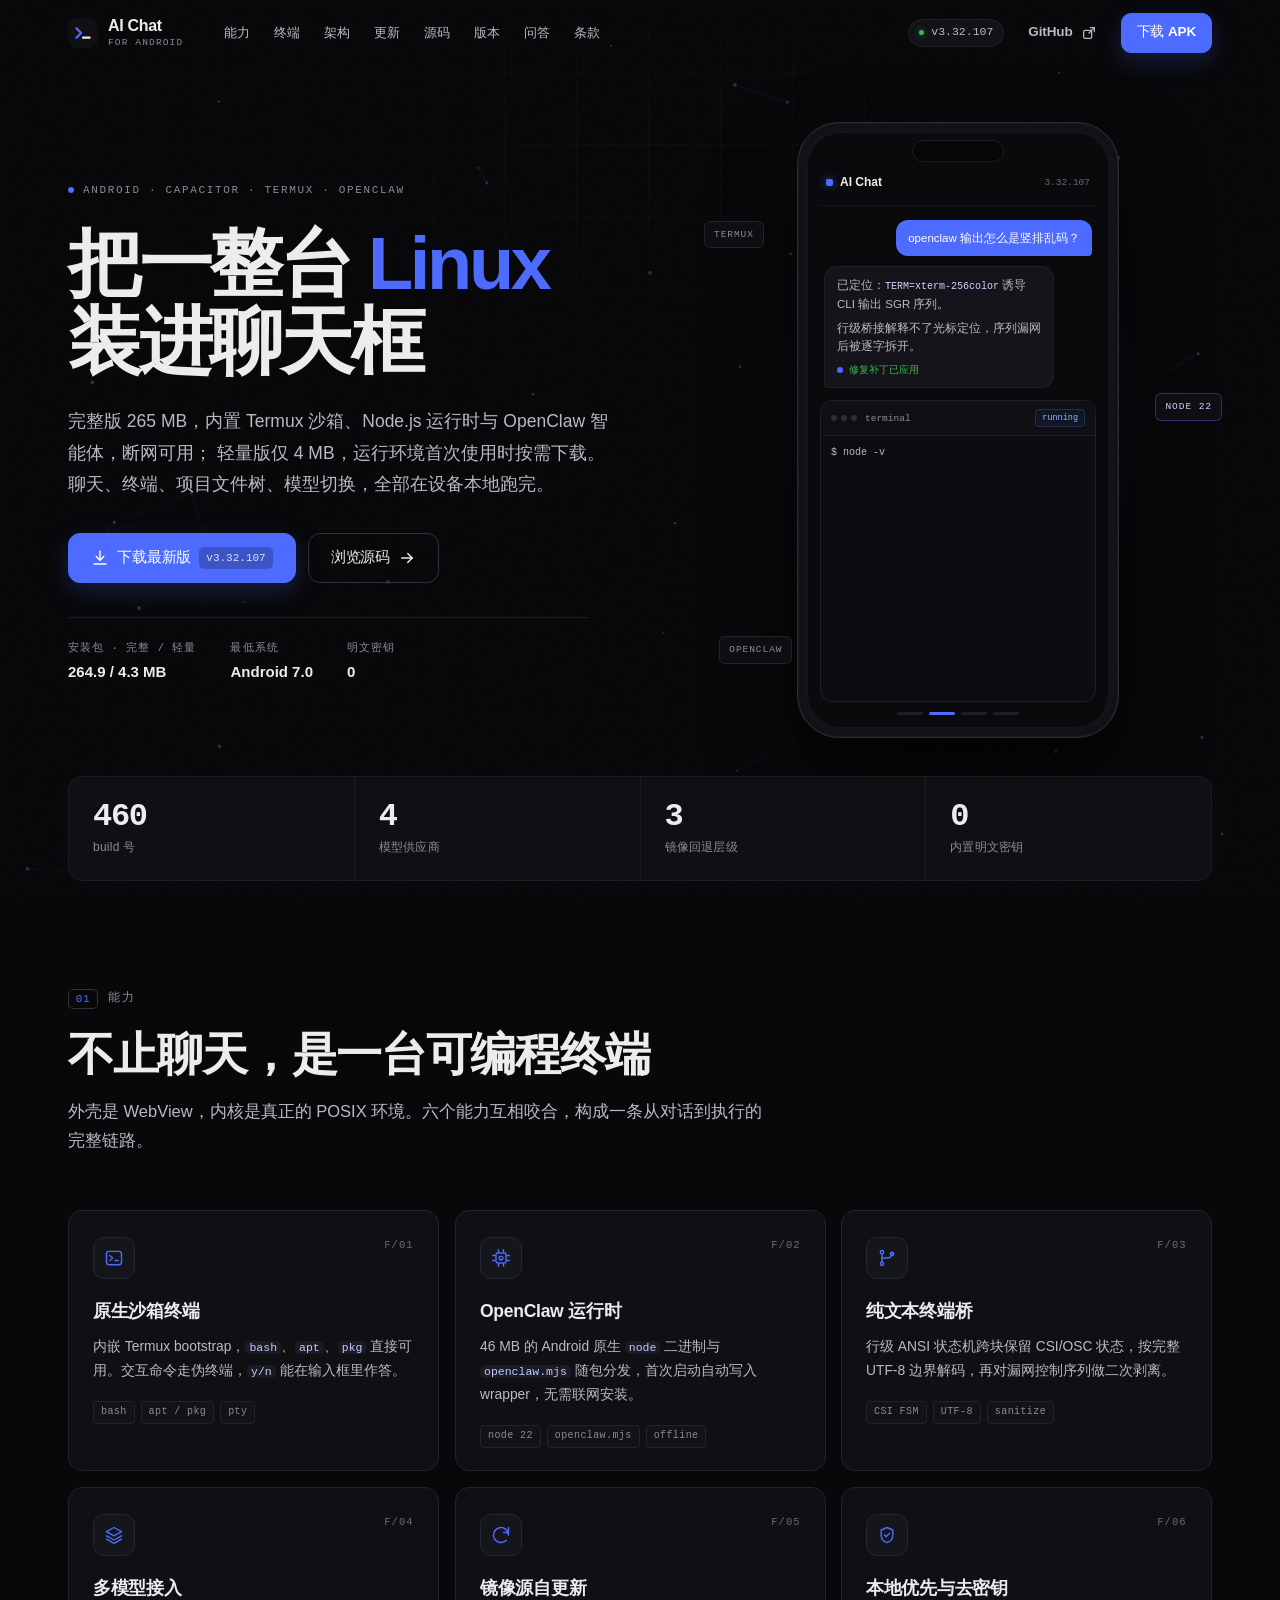
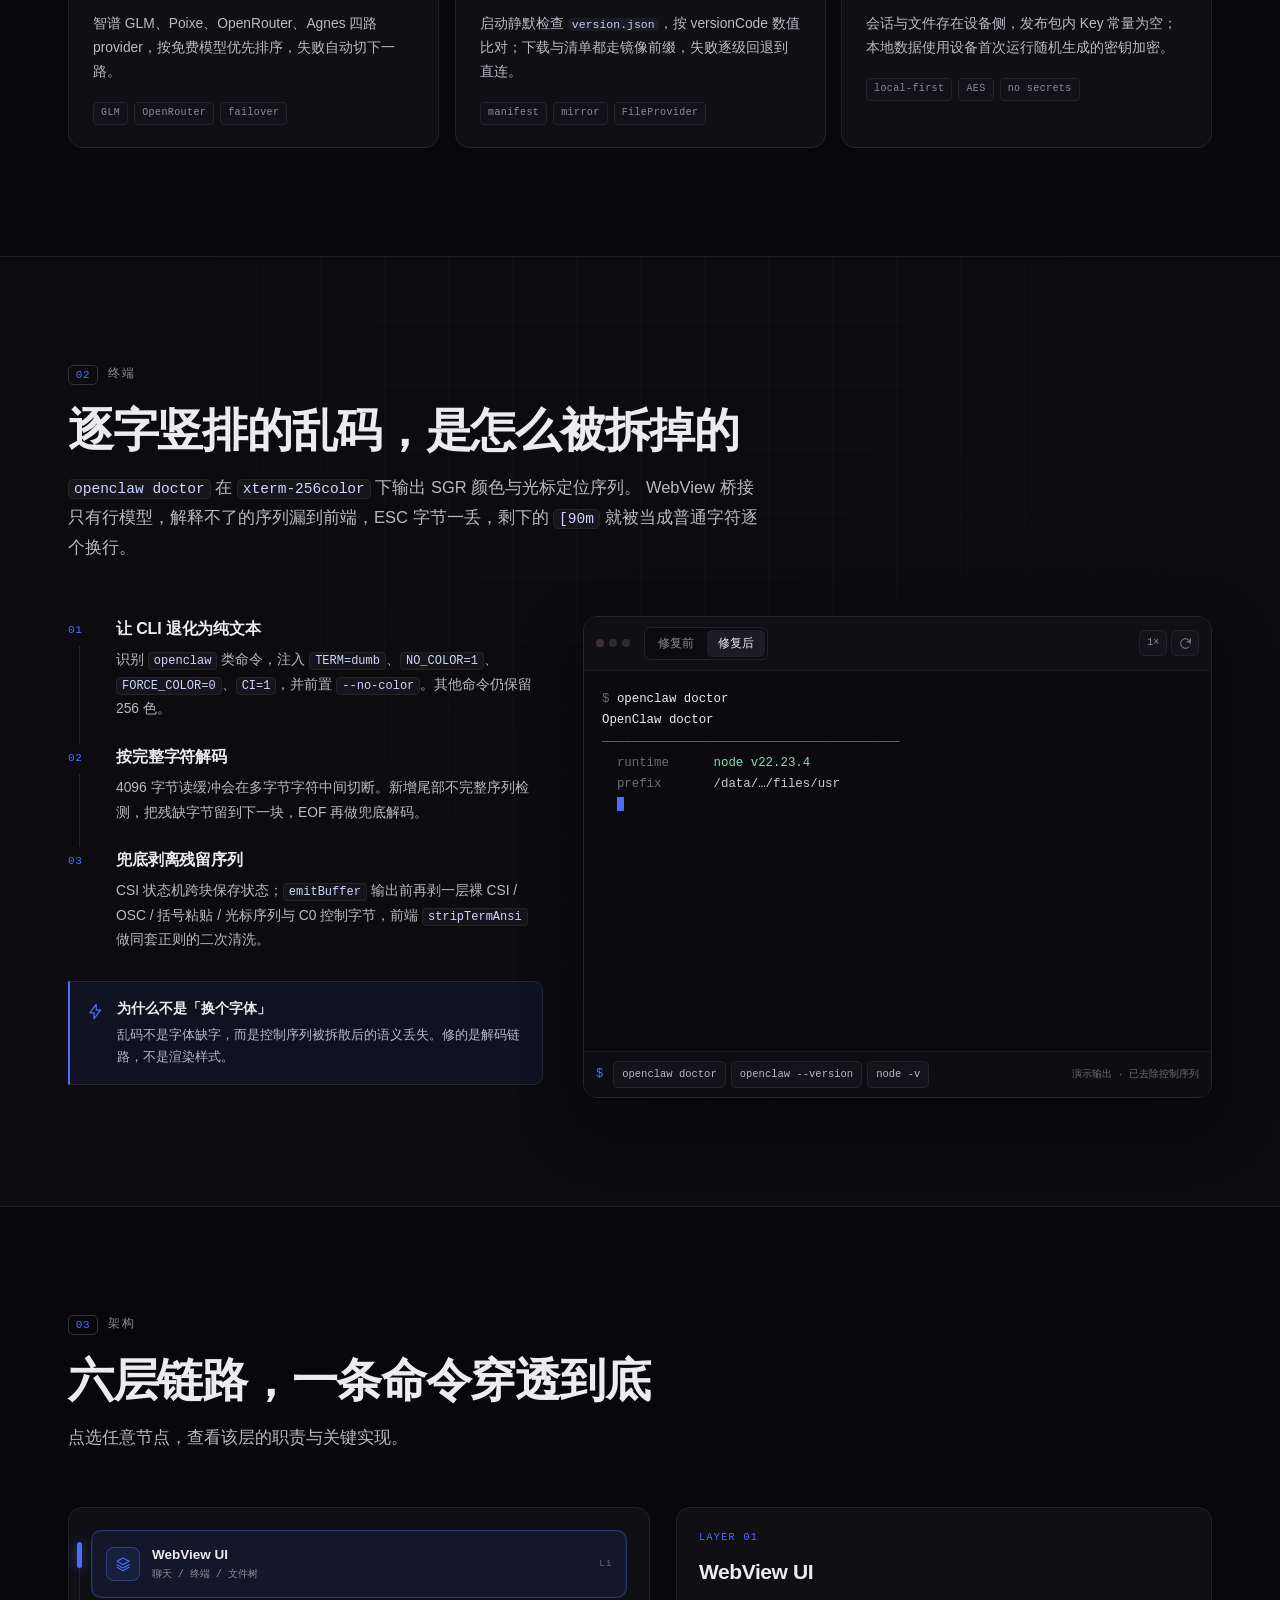
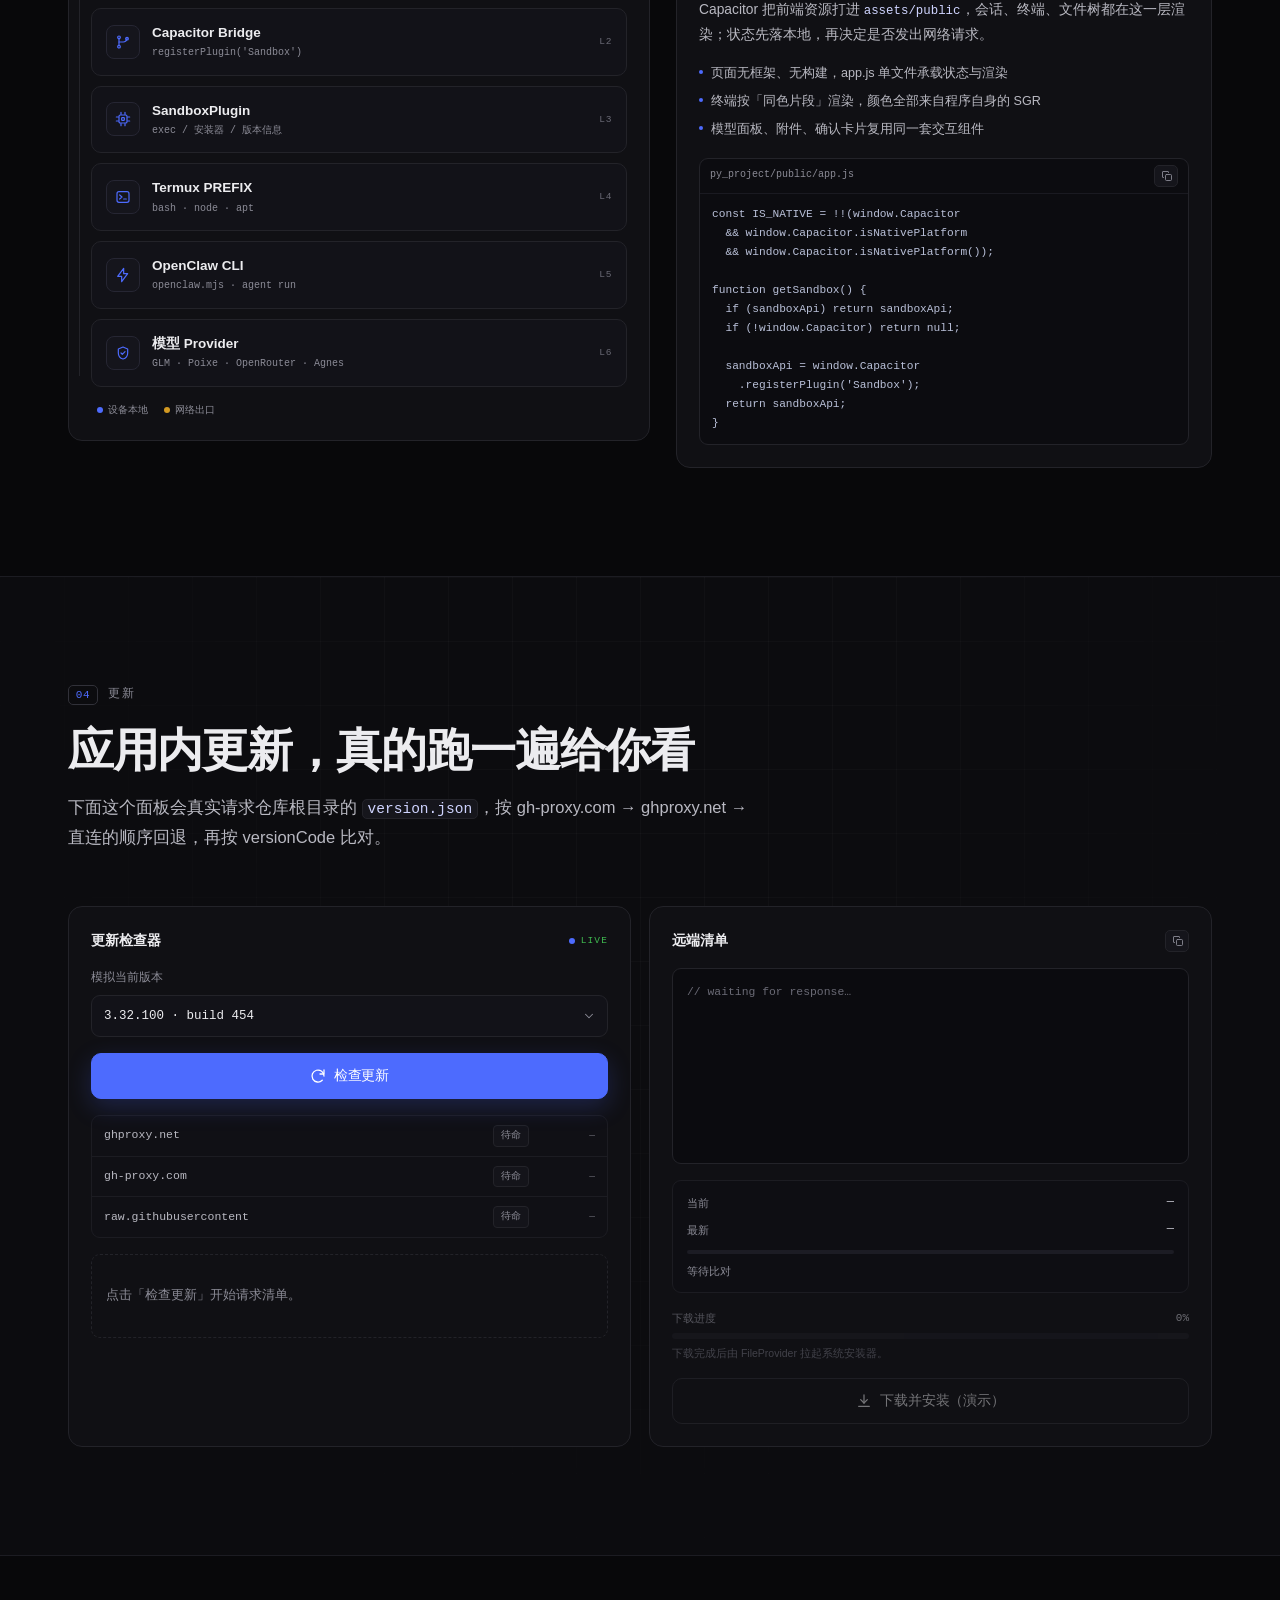
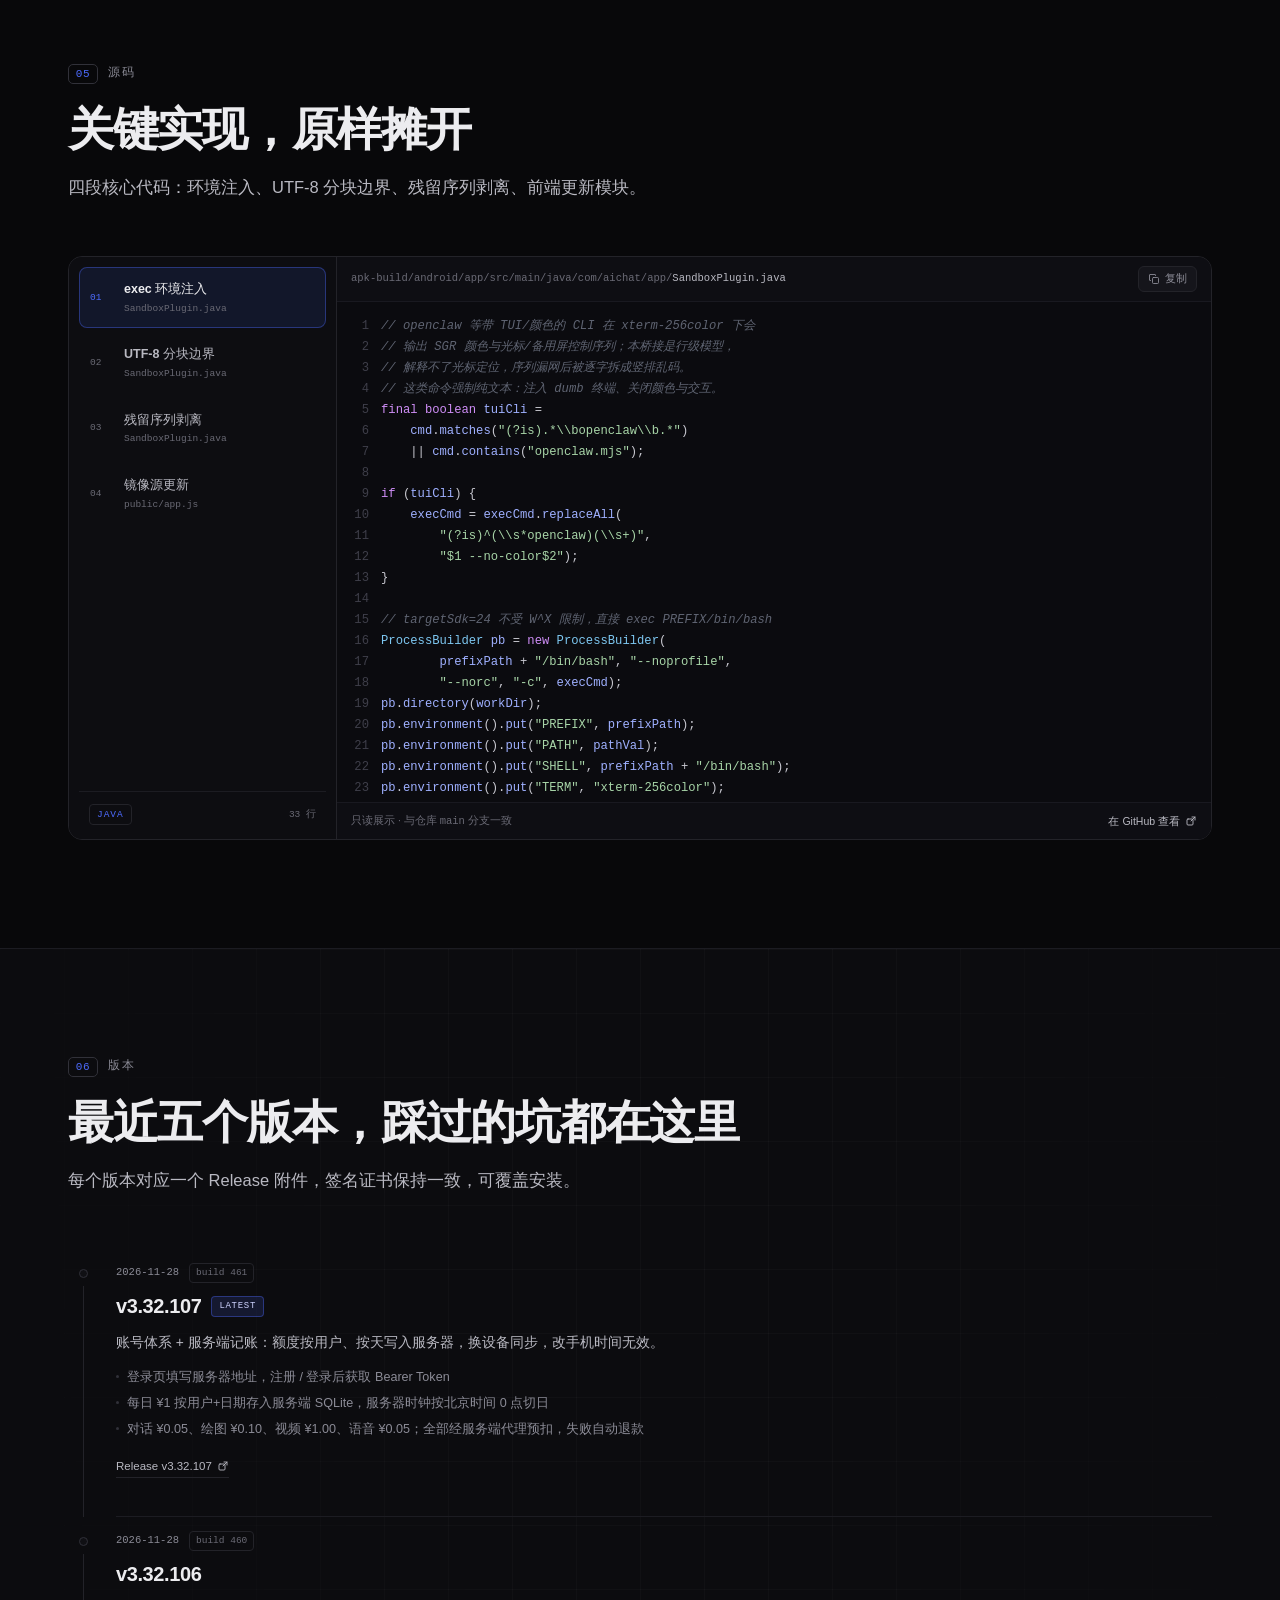
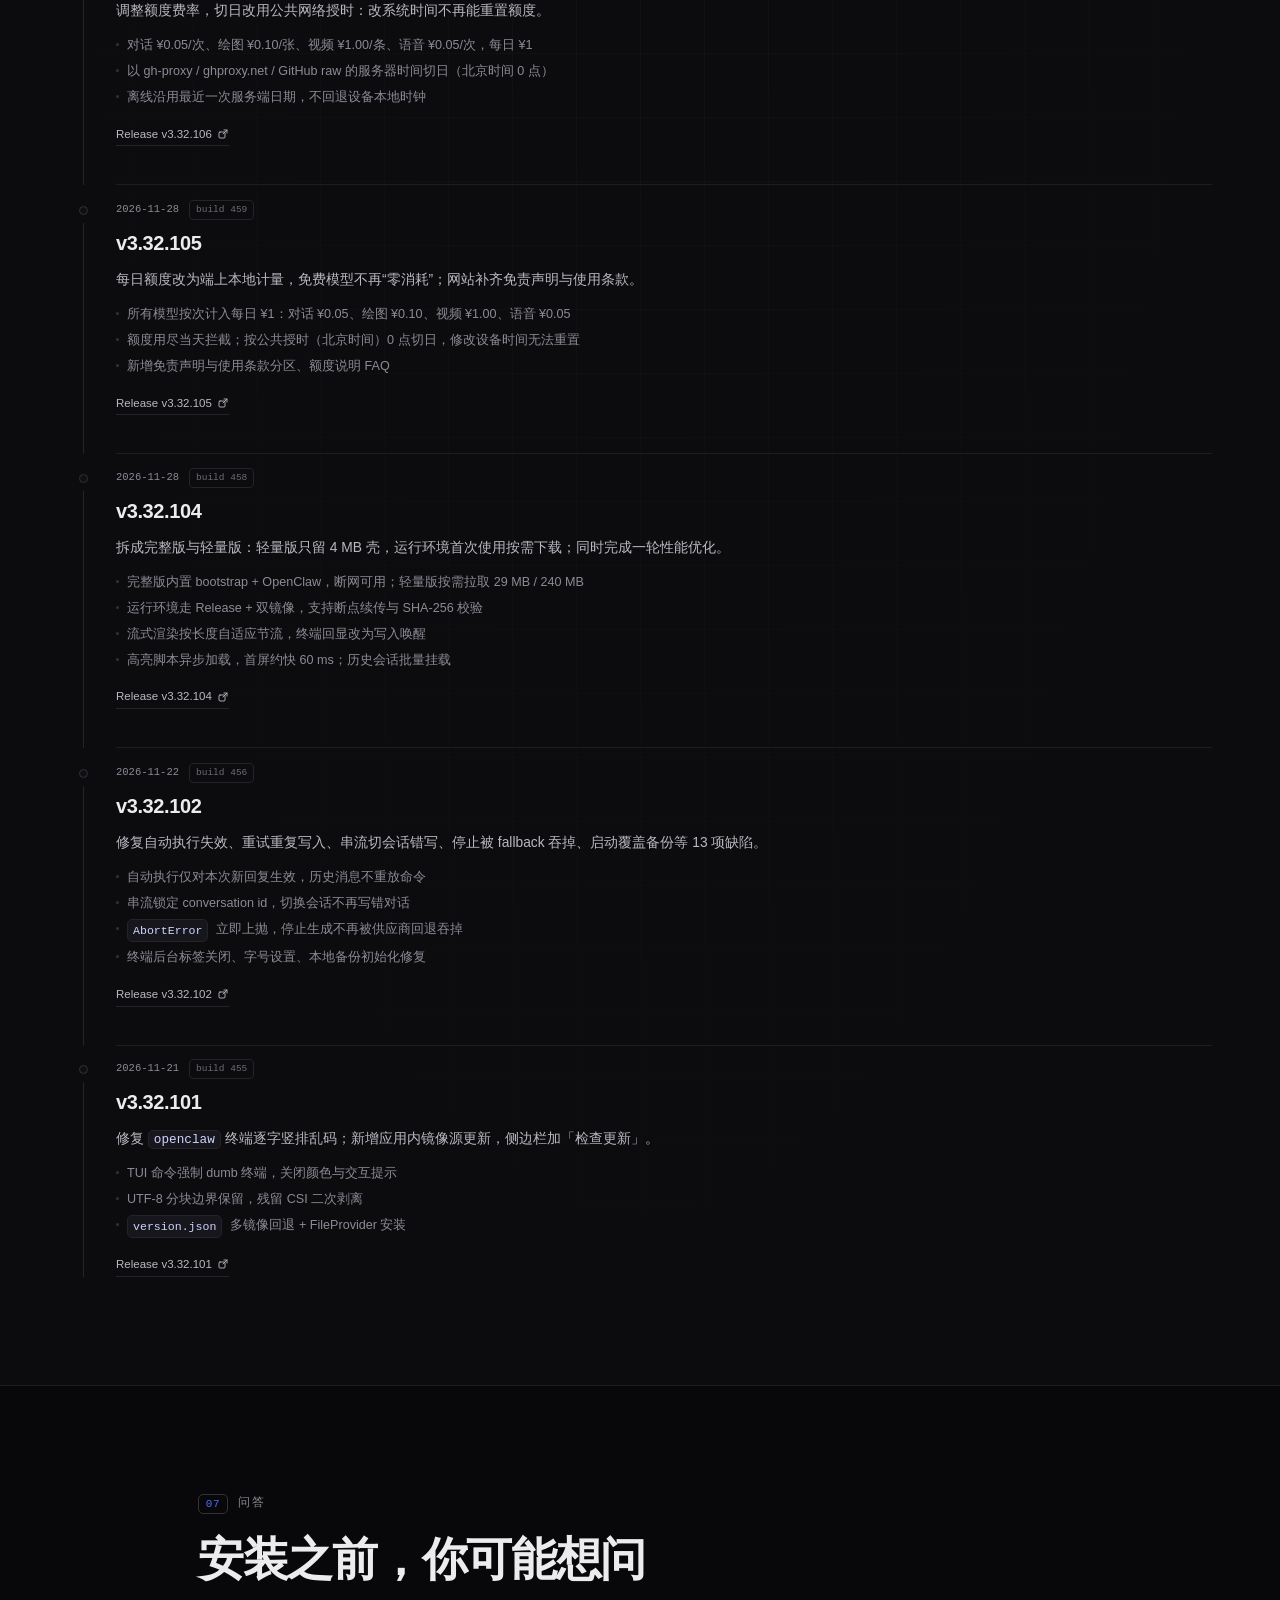
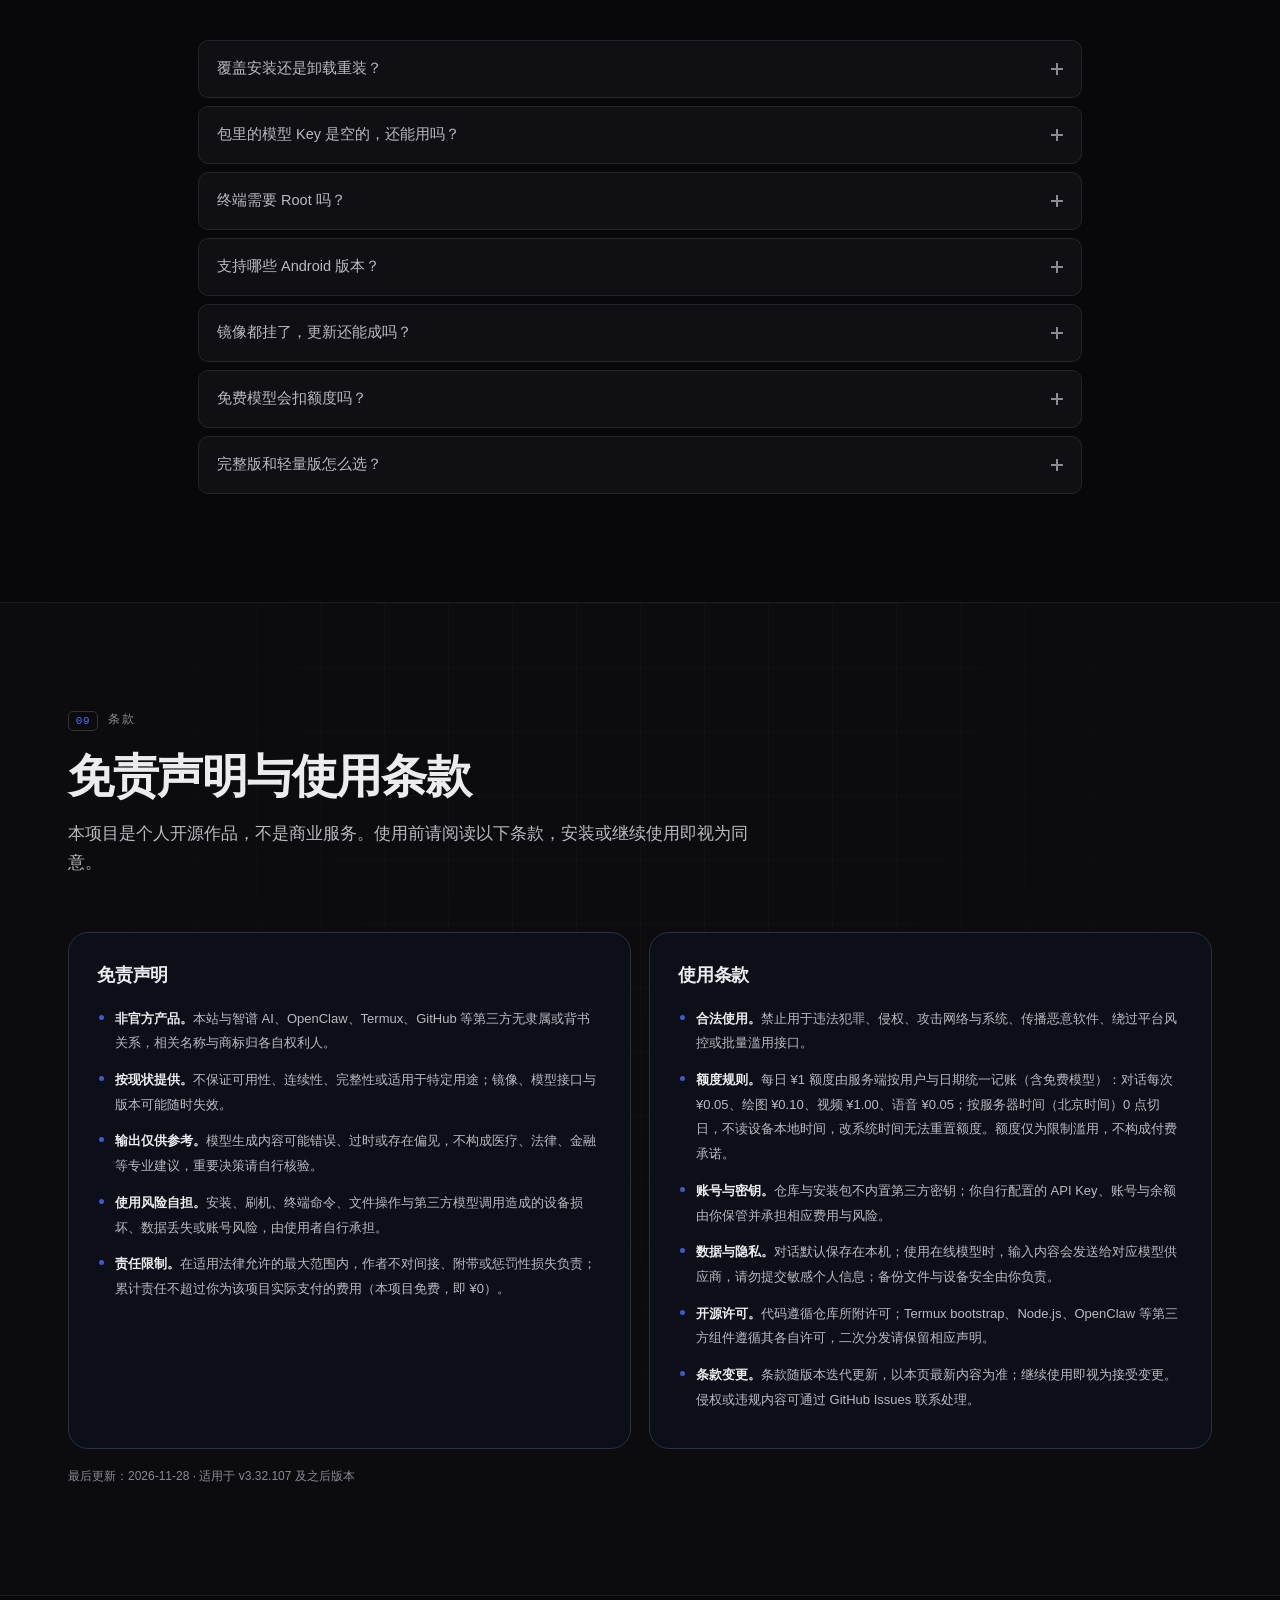
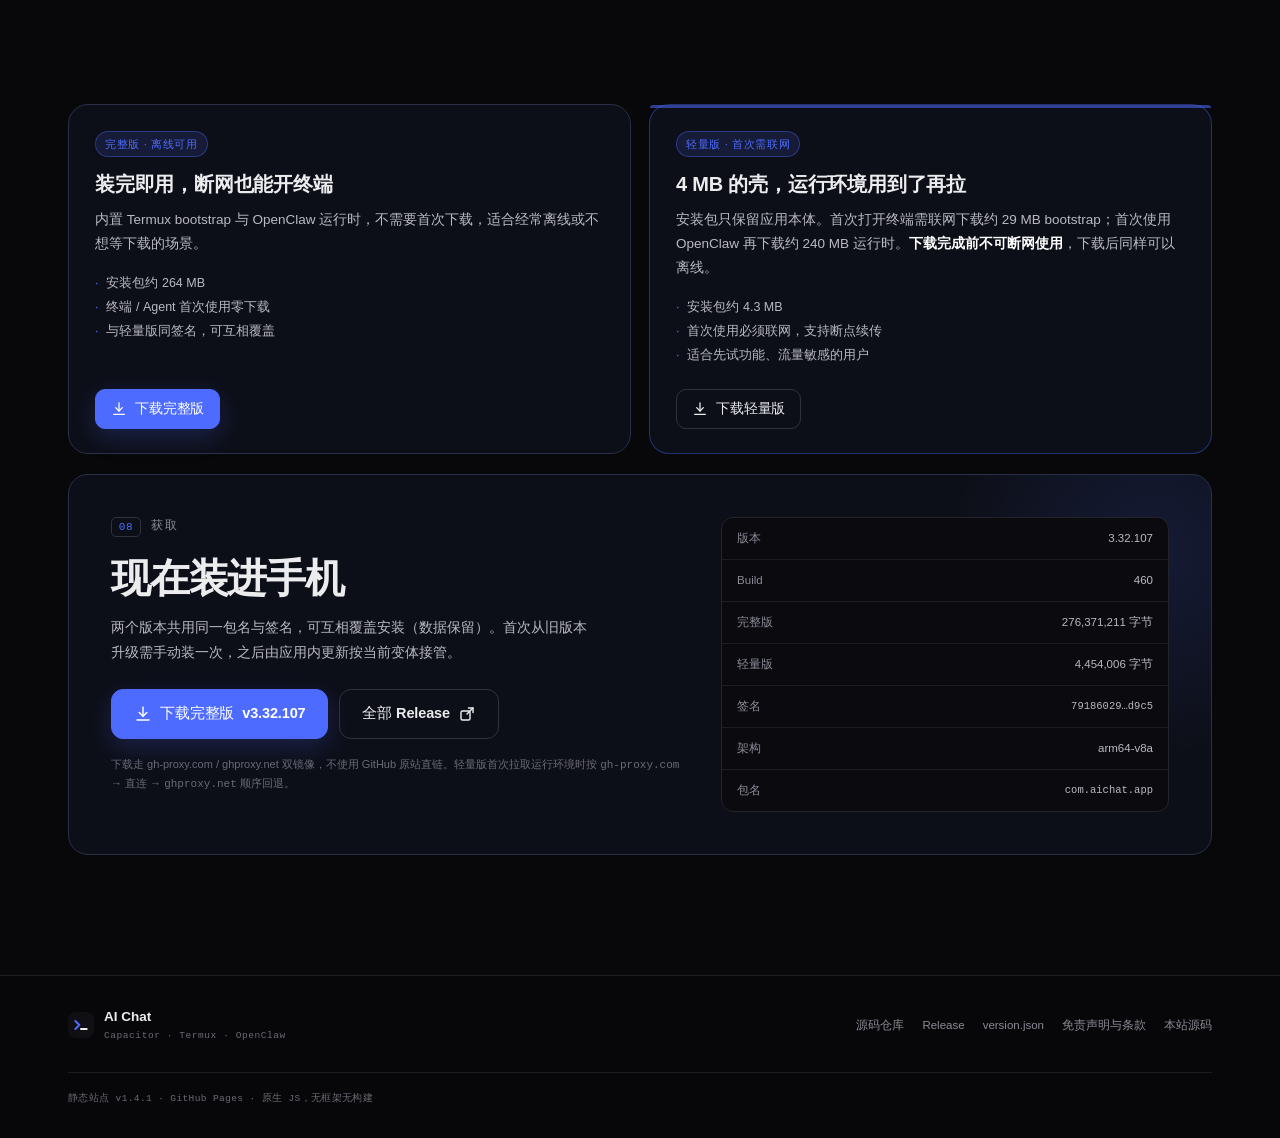
==== commit d4444311: "fix: timeline keep v3.32.106 history" ====
--- a/index.html
+++ b/index.html
@@ -593,16 +593,16 @@
       <article class="tl-item reveal">
         <div class="tl-marker"><span class="tl-dot"></span><span class="tl-line"></span></div>
         <div class="tl-body">
-          <div class="tl-meta"><time>2026-11-28</time><span class="tl-build">build 461</span></div>
-          <h3>v3.32.107</h3>
+          <div class="tl-meta"><time>2026-11-28</time><span class="tl-build">build 460</span></div>
+          <h3>v3.32.106</h3>
           <p>调整额度费率，切日改用公共网络授时：改系统时间不再能重置额度。</p>
           <ul class="tl-points">
             <li>对话 ¥0.05/次、绘图 ¥0.10/张、视频 ¥1.00/条、语音 ¥0.05/次，每日 ¥1</li>
             <li>以 gh-proxy / ghproxy.net / GitHub raw 的服务器时间切日（北京时间 0 点）</li>
             <li>离线沿用最近一次服务端日期，不回退设备本地时钟</li>
           </ul>
-          <a class="tl-link" href="https://github.com/zhaohairuiour/ai-chat-app/releases/tag/v3.32.107" target="_blank" rel="noopener">
-            Release v3.32.107 <svg class="ic" aria-hidden="true"><use href="#i-ext"/></svg>
+          <a class="tl-link" href="https://github.com/zhaohairuiour/ai-chat-app/releases/tag/v3.32.106" target="_blank" rel="noopener">
+            Release v3.32.106 <svg class="ic" aria-hidden="true"><use href="#i-ext"/></svg>
           </a>
         </div>
       </article>
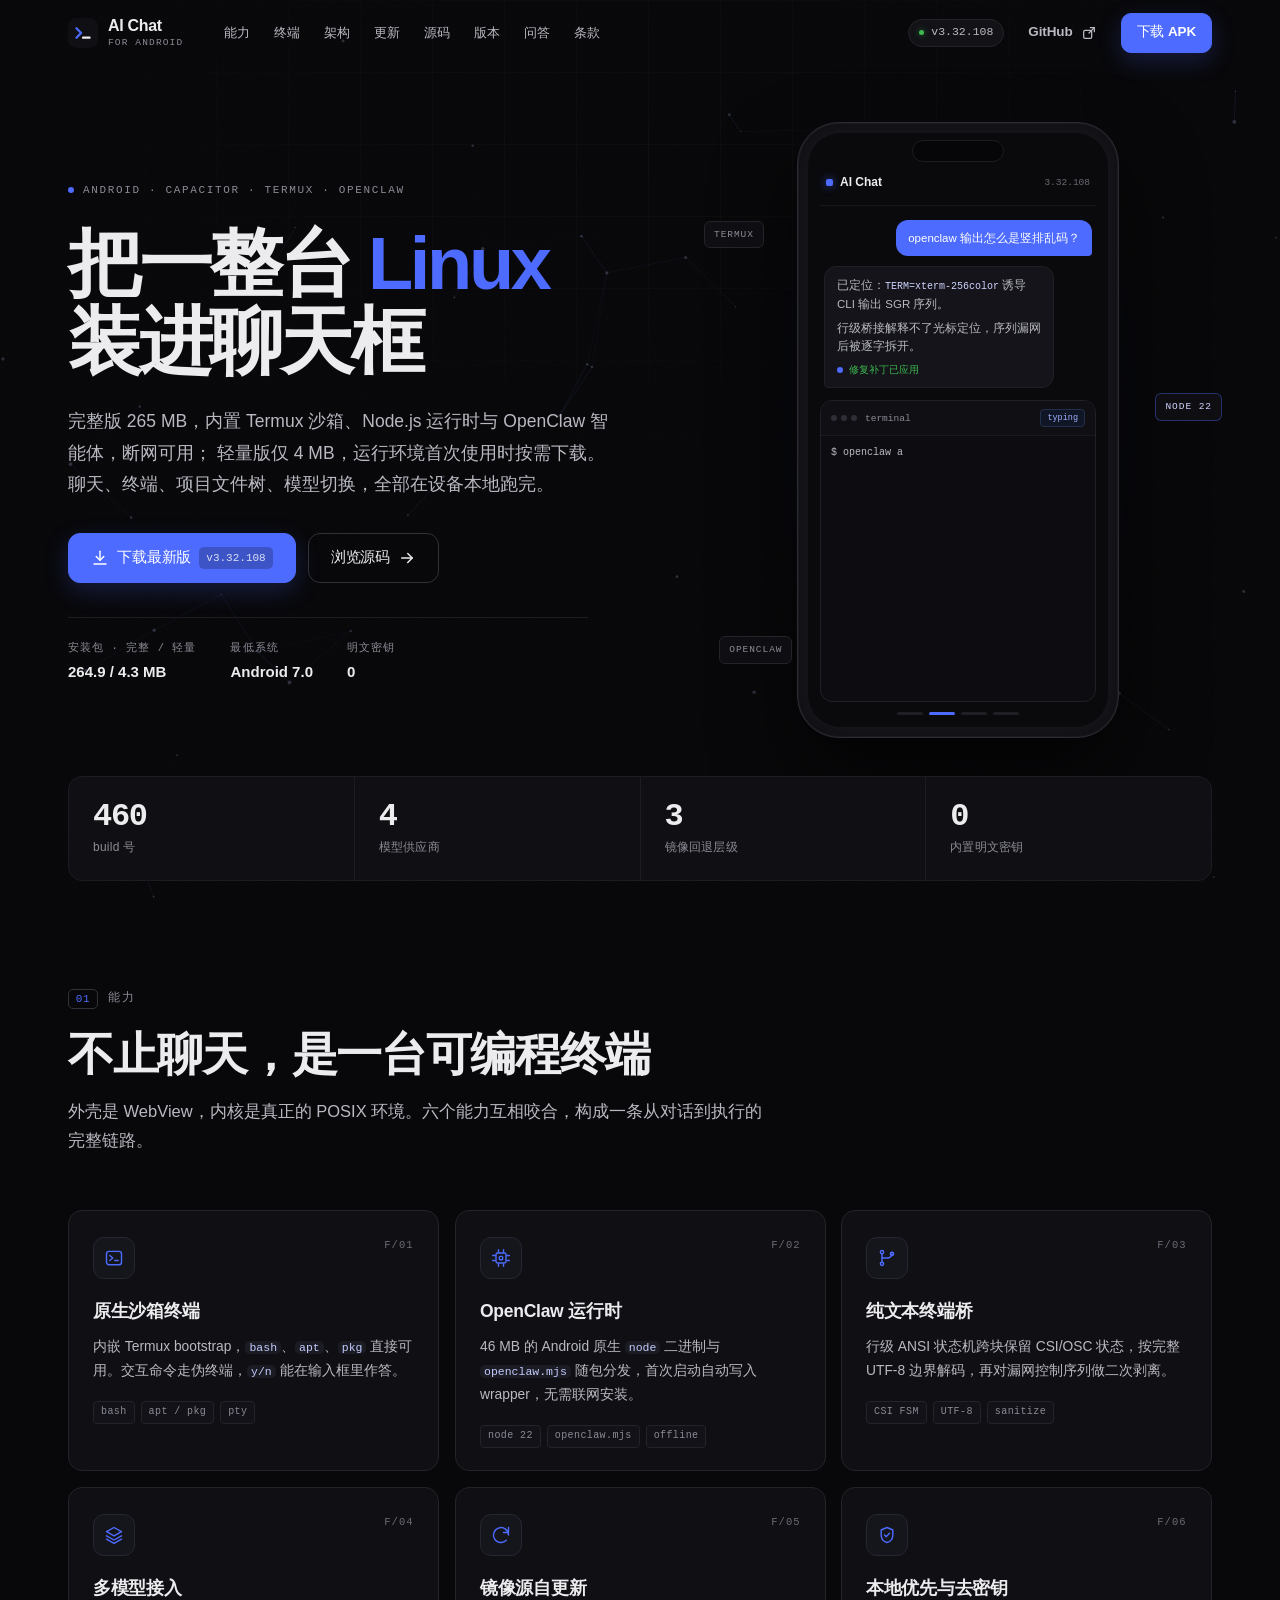
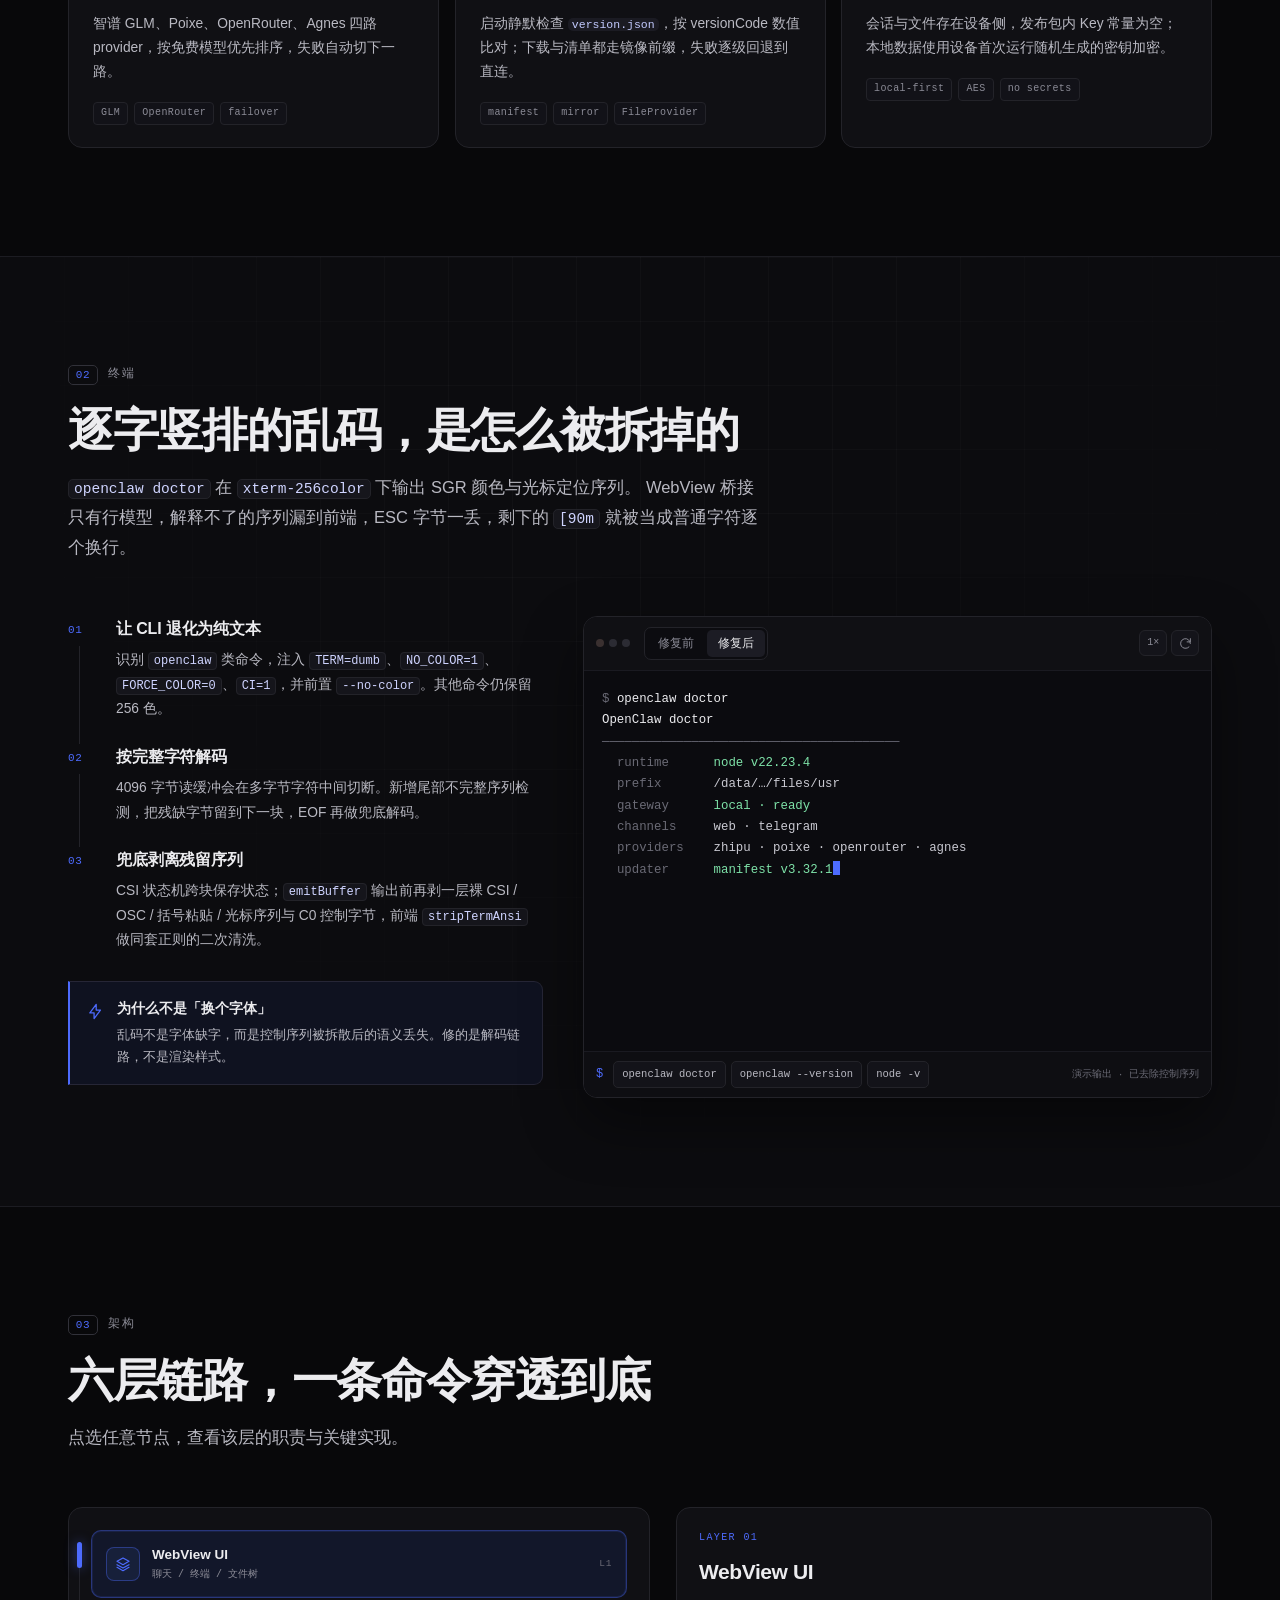
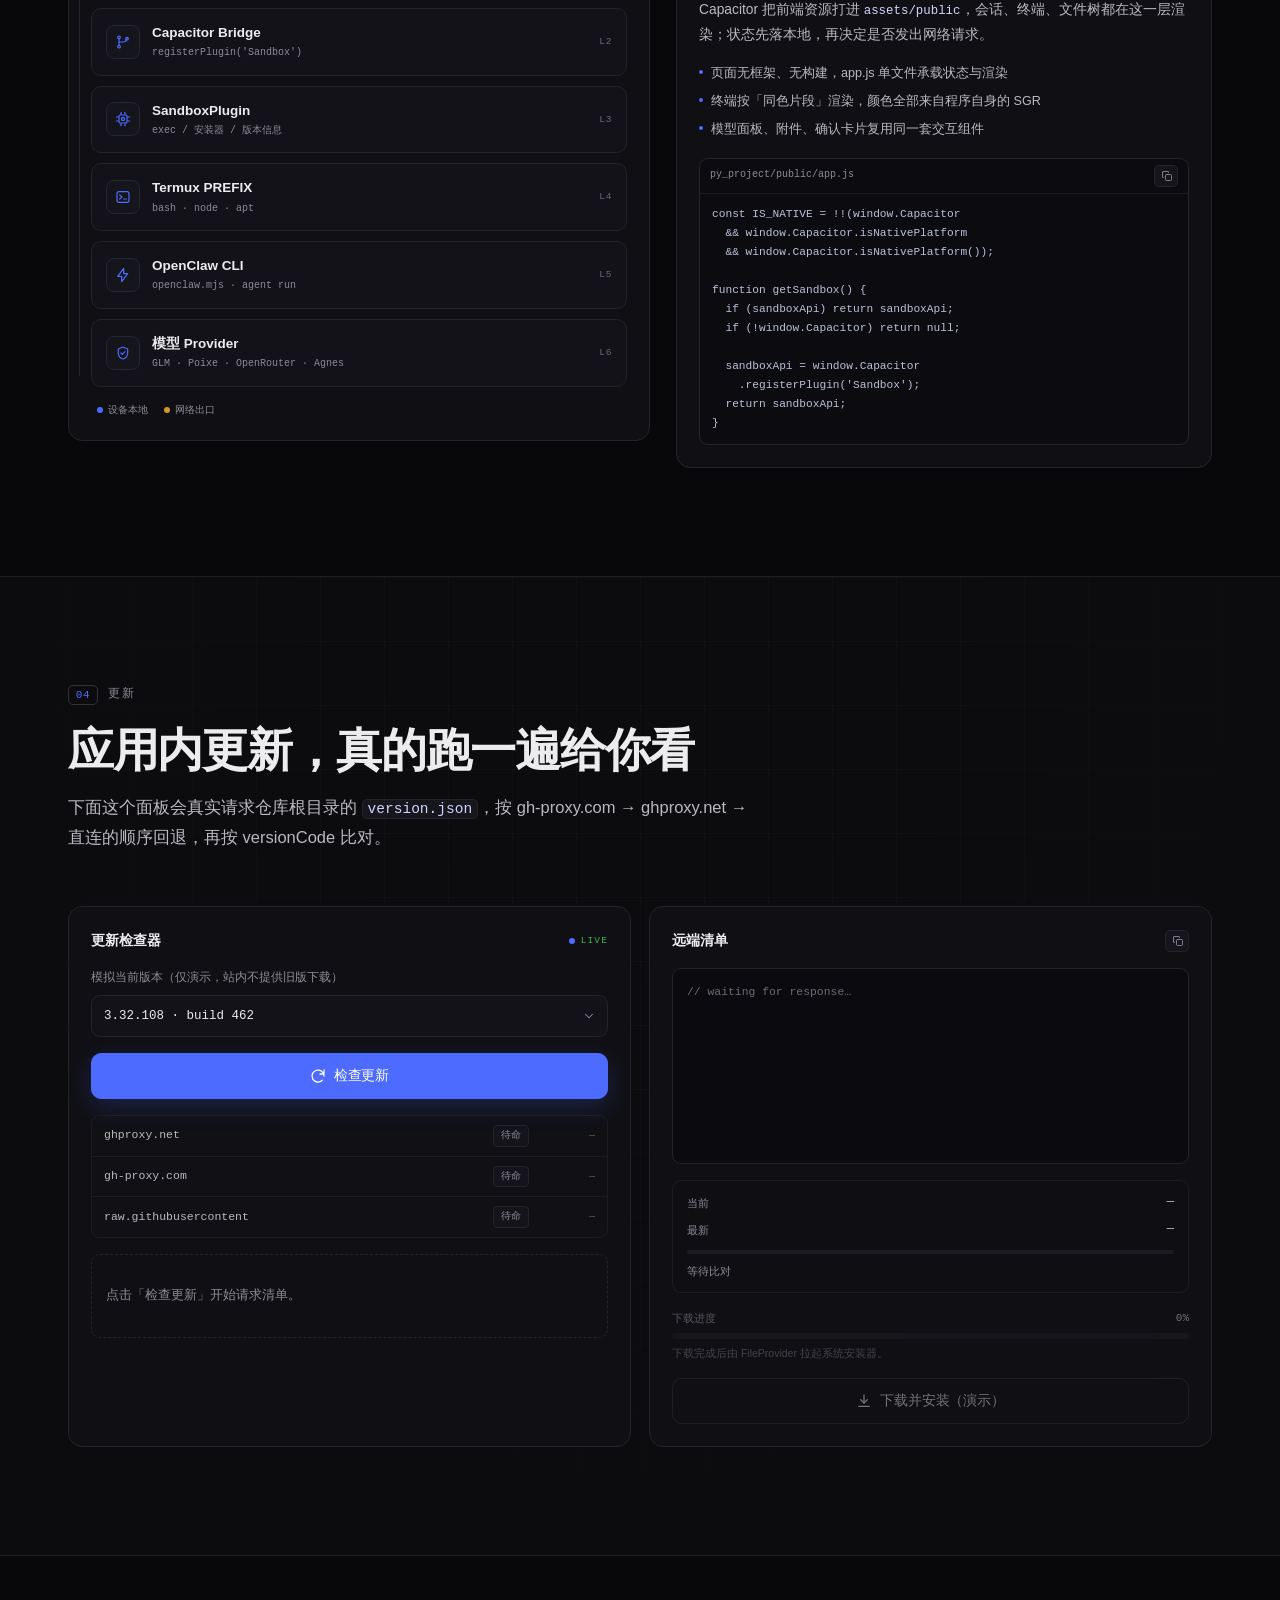
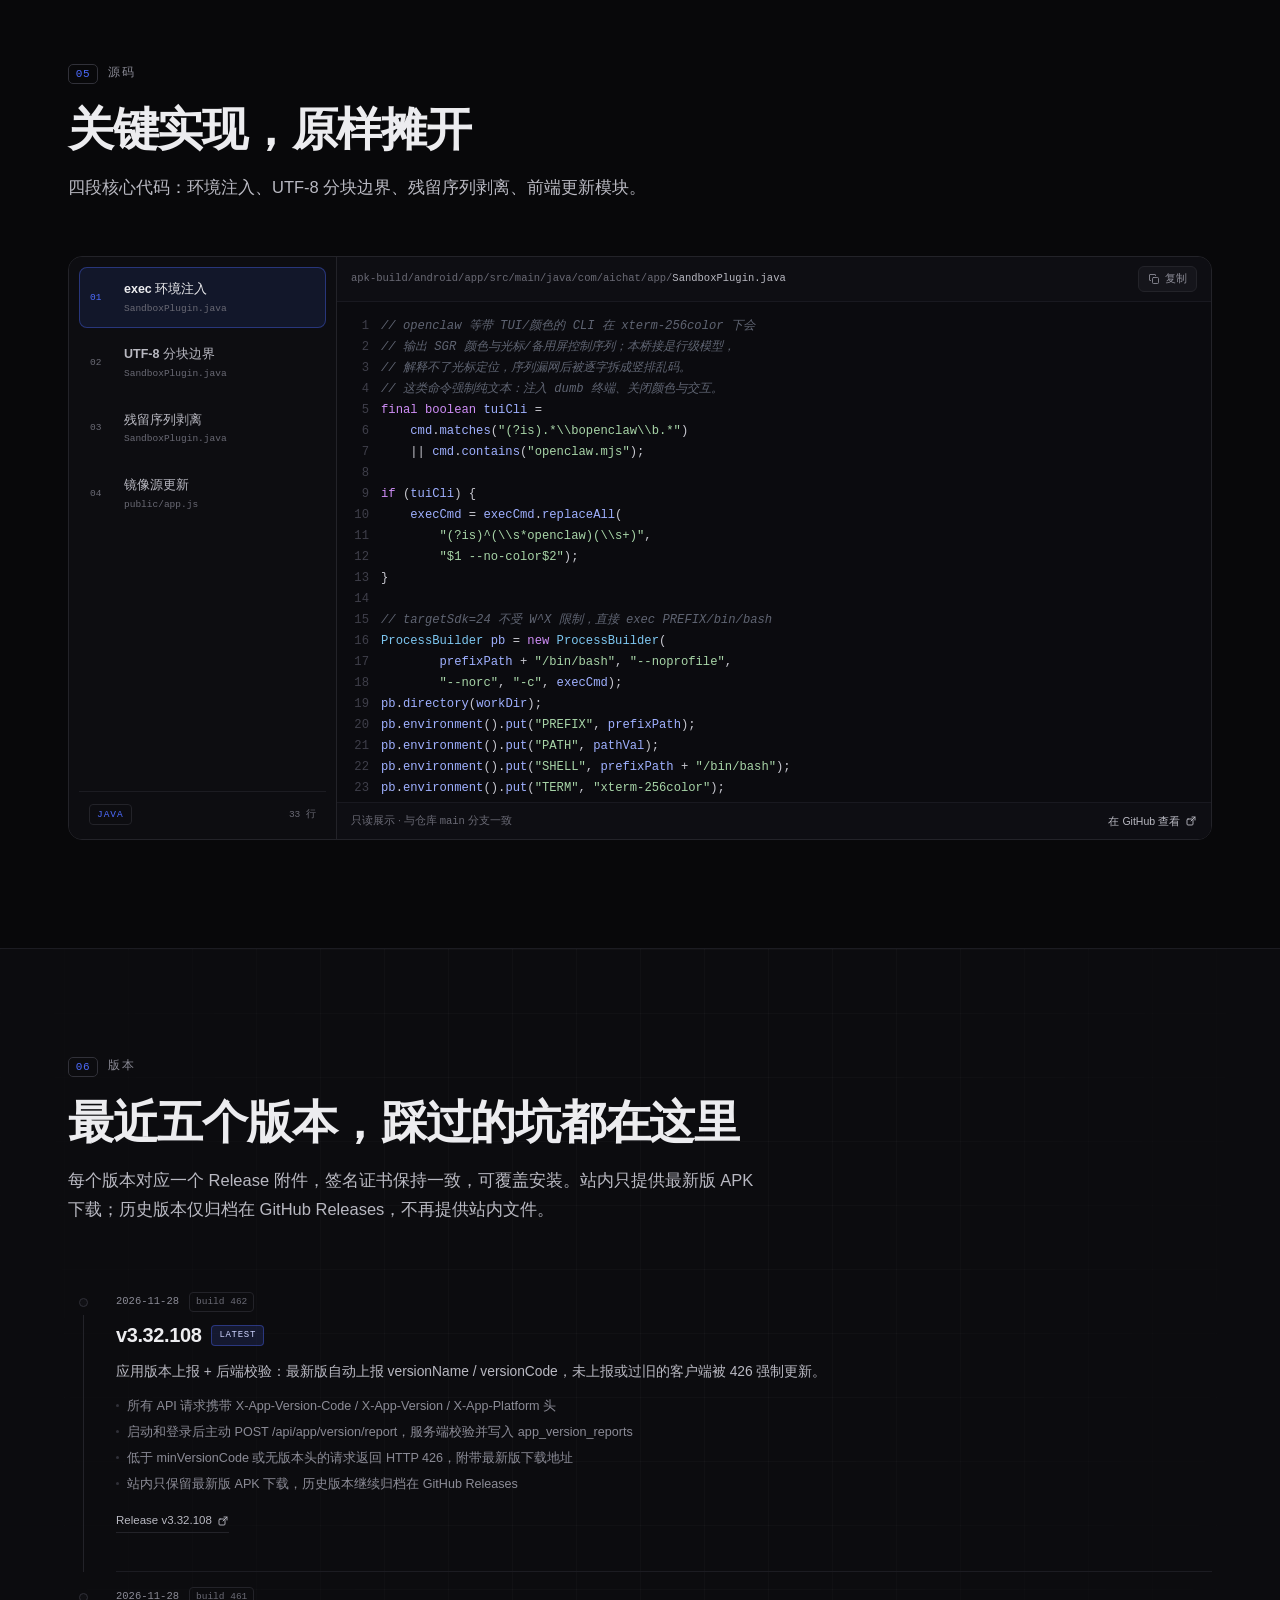
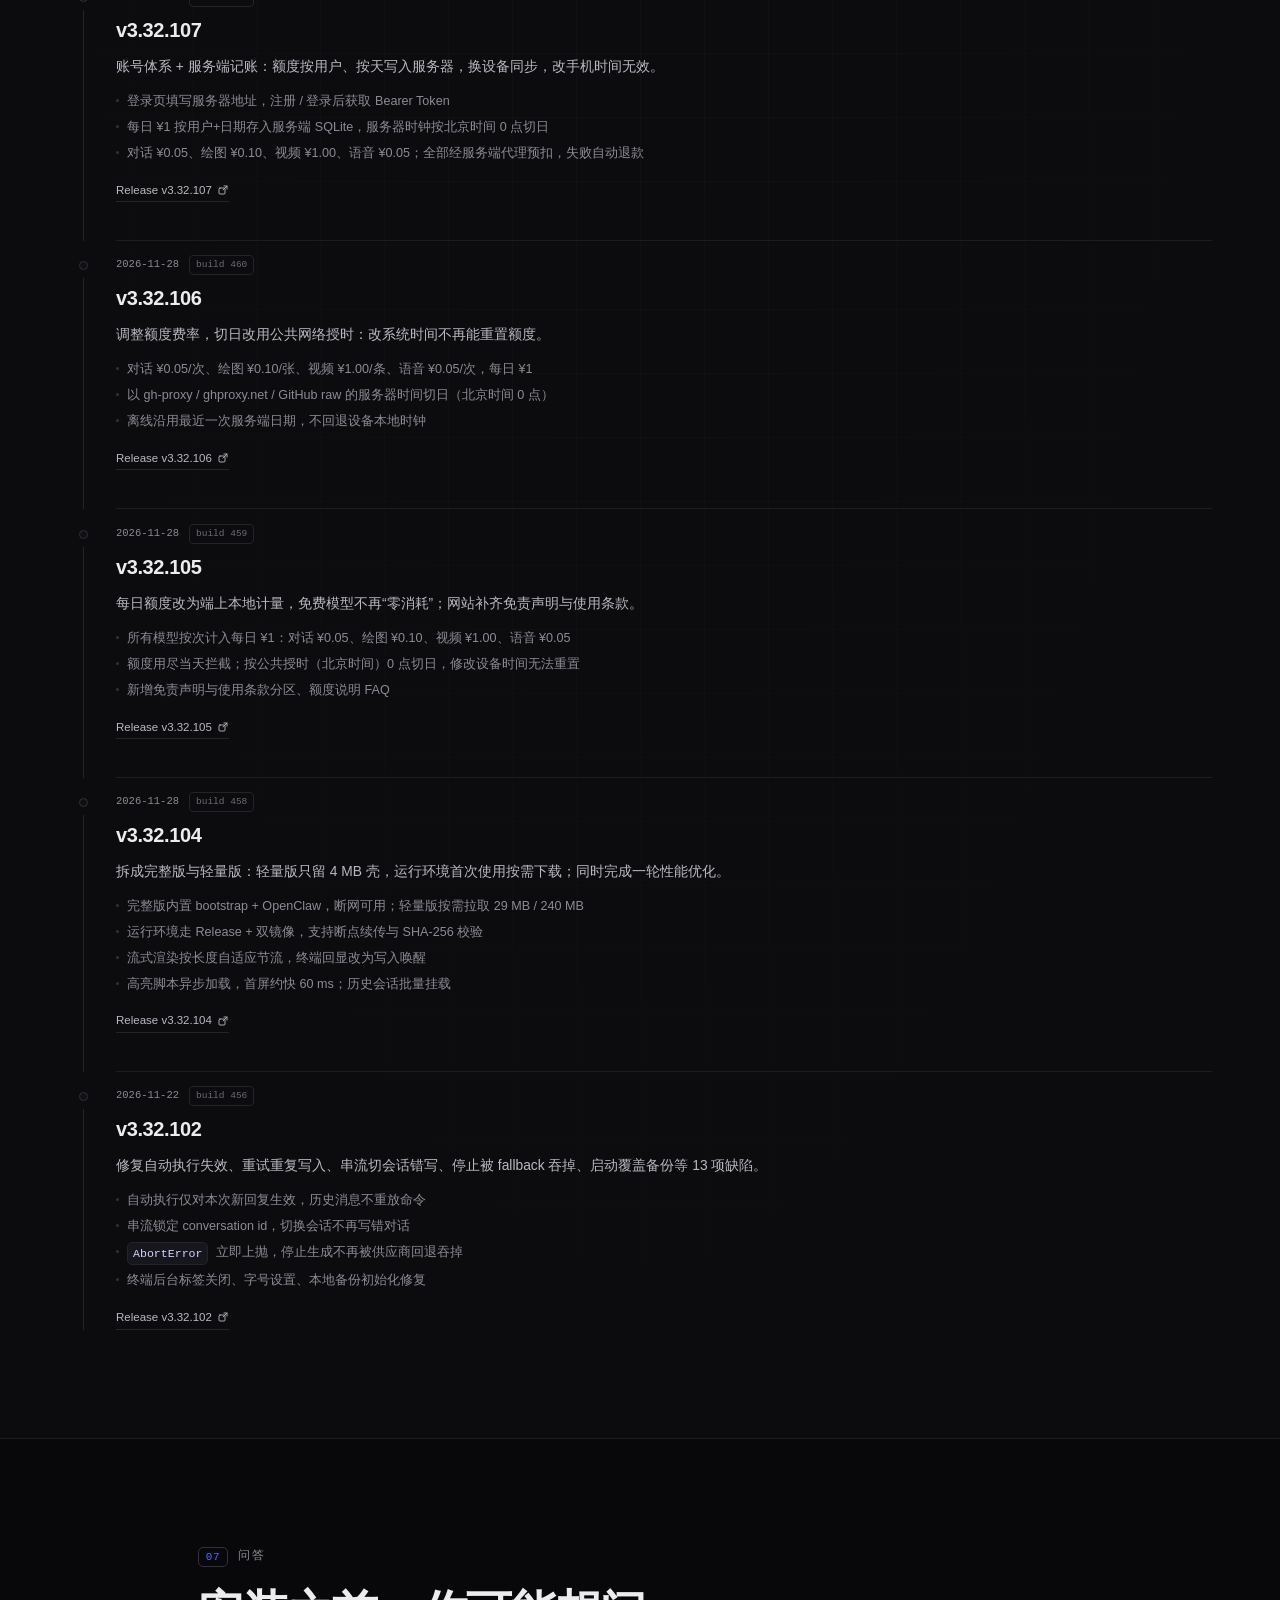
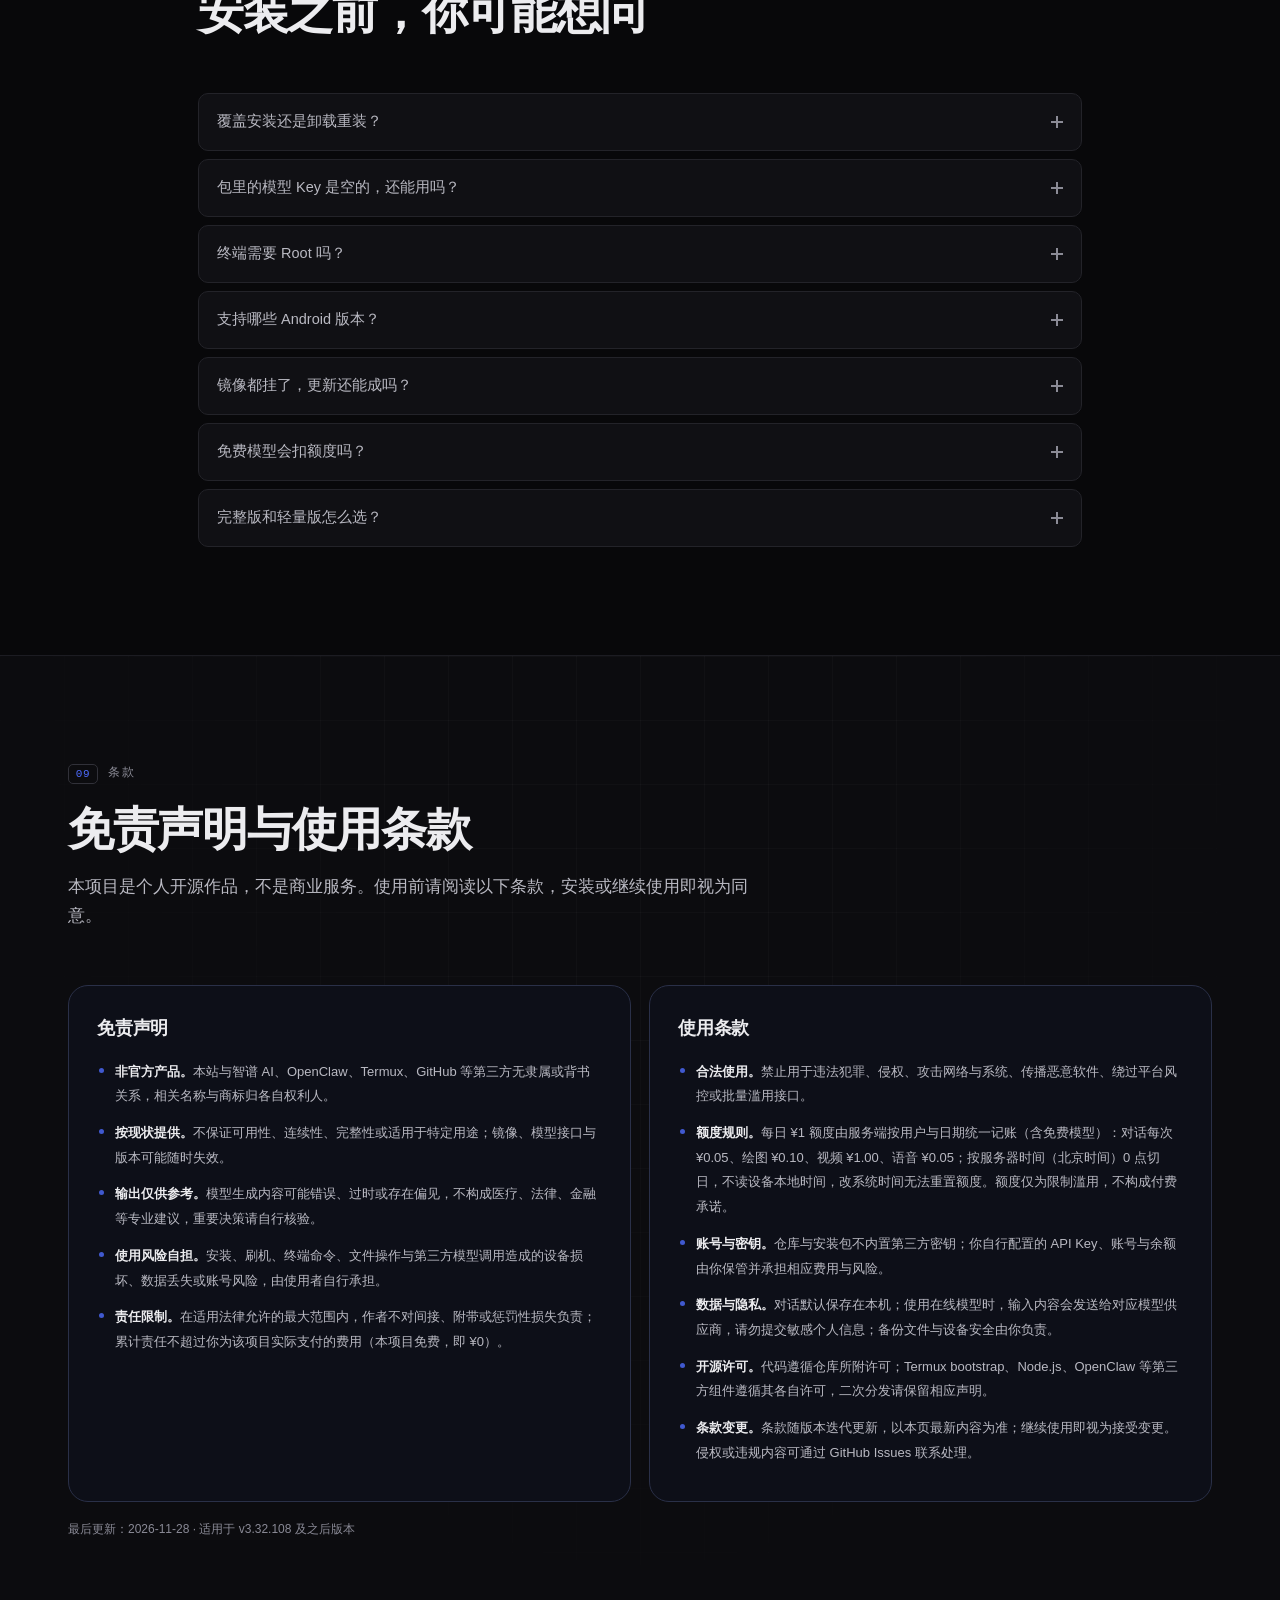
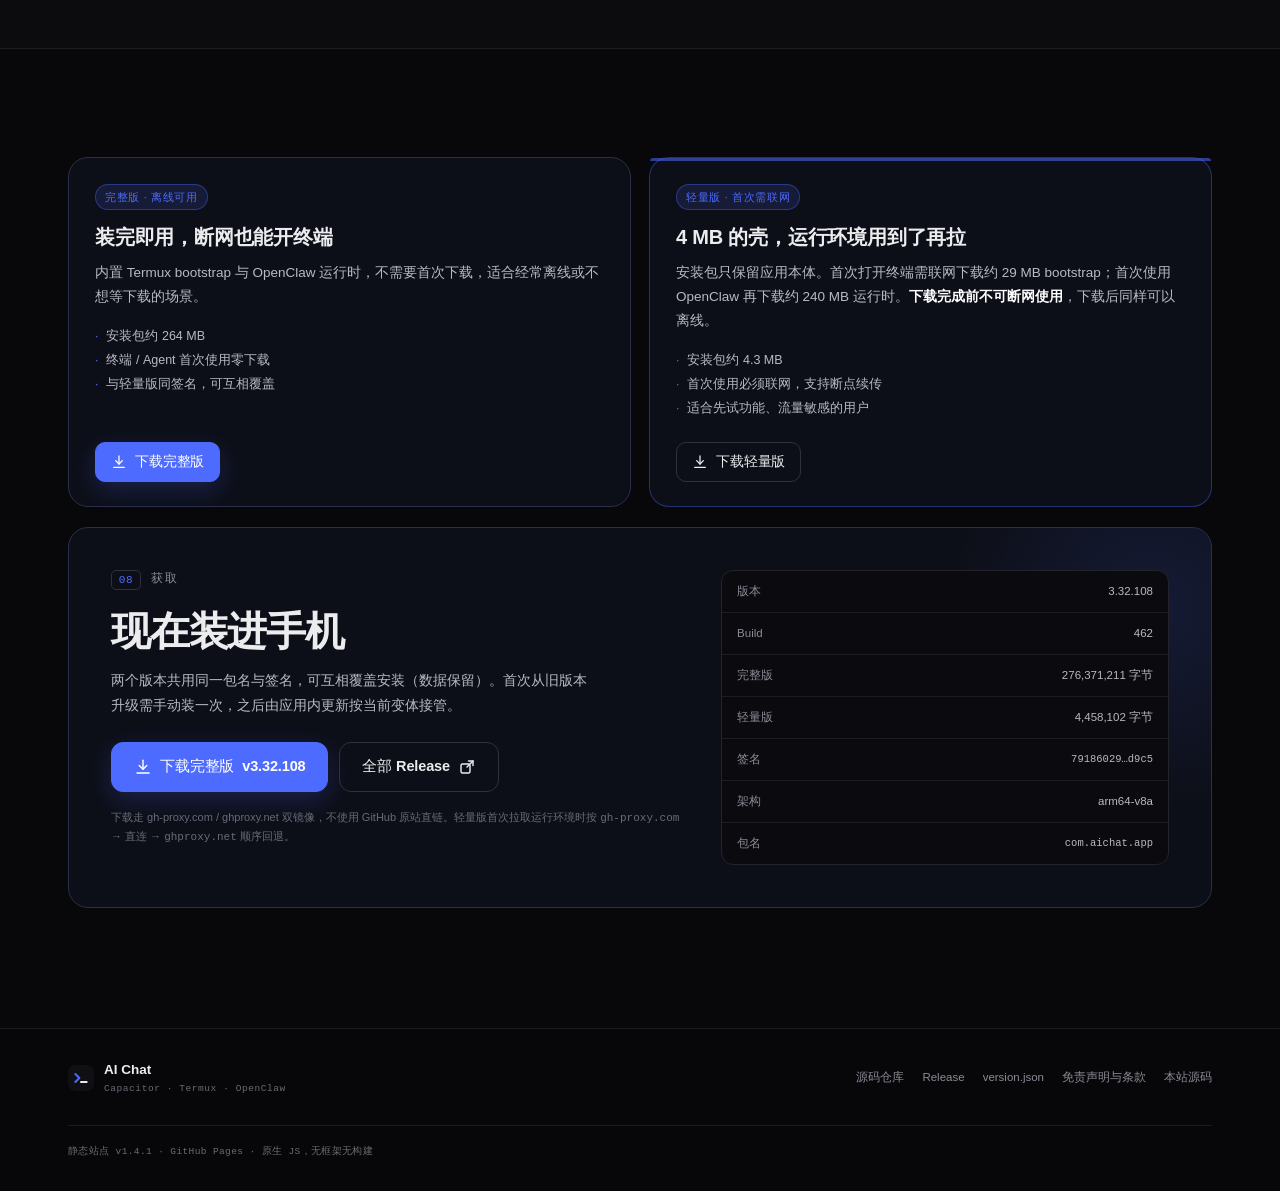
==== commit ab5f191d: "release: v1.4.2 站点更新至 v3.32.108，站内仅保留最新版下载" ====
--- a/index.html
+++ b/index.html
@@ -65,19 +65,19 @@
       <a href="#versions" class="nav-link" data-nav="versions">版本</a>
       <a href="#faq" class="nav-link" data-nav="faq">问答</a>
       <a href="#terms" class="nav-link" data-nav="terms">条款</a>
-      <a href="https://ghproxy.net/https://github.com/zhaohairuiour/ai-chat-app/releases/download/v3.32.107/ai-chat-app-v3.32.107-full-nokeys.apk" class="nav-link nav-cta" data-dl-open aria-haspopup="dialog" target="_blank" rel="noopener">下载 APK</a>
+      <a href="https://ghproxy.net/https://github.com/zhaohairuiour/ai-chat-app/releases/download/v3.32.108/ai-chat-app-v3.32.108-full-nokeys.apk" class="nav-link nav-cta" data-dl-open aria-haspopup="dialog" target="_blank" rel="noopener">下载 APK</a>
     </nav>
 
     <div class="hdr-actions">
       <span class="ver-pill" id="verPill" title="当前最新版本">
-        <span class="ver-dot"></span><span id="verPillText">v3.32.107</span>
+        <span class="ver-dot"></span><span id="verPillText">v3.32.108</span>
       </span>
       <a class="btn btn-quiet hide-sm" href="https://github.com/zhaohairuiour/ai-chat-app" target="_blank" rel="noopener">
         GitHub
         <svg class="ic" aria-hidden="true"><use href="#i-ext"/></svg>
       </a>
       <a class="btn btn-primary hide-sm" id="hdrDownload" data-dl-open aria-haspopup="dialog"
-         href="https://ghproxy.net/https://github.com/zhaohairuiour/ai-chat-app/releases/download/v3.32.107/ai-chat-app-v3.32.107-full-nokeys.apk" target="_blank" rel="noopener">
+         href="https://ghproxy.net/https://github.com/zhaohairuiour/ai-chat-app/releases/download/v3.32.108/ai-chat-app-v3.32.108-full-nokeys.apk" target="_blank" rel="noopener">
         下载 APK
       </a>
       <button class="menu-btn" id="menuBtn" aria-label="打开导航" aria-expanded="false" aria-controls="nav">
@@ -109,10 +109,10 @@
       </p>
       <div class="hero-cta reveal" style="--d:.18s">
         <a class="btn btn-primary btn-lg" id="heroDownload" data-dl-open aria-haspopup="dialog"
-           href="https://ghproxy.net/https://github.com/zhaohairuiour/ai-chat-app/releases/download/v3.32.107/ai-chat-app-v3.32.107-full-nokeys.apk" target="_blank" rel="noopener">
+           href="https://ghproxy.net/https://github.com/zhaohairuiour/ai-chat-app/releases/download/v3.32.108/ai-chat-app-v3.32.108-full-nokeys.apk" target="_blank" rel="noopener">
           <svg class="ic" aria-hidden="true"><use href="#i-download"/></svg>
           下载最新版
-          <span class="btn-tag" id="heroVer">v3.32.107</span>
+          <span class="btn-tag" id="heroVer">v3.32.108</span>
         </a>
         <a class="btn btn-outline btn-lg" href="https://github.com/zhaohairuiour/ai-chat-app" target="_blank" rel="noopener">
           浏览源码
@@ -134,7 +134,7 @@
           <div class="phone-screen">
             <div class="app-bar">
               <span class="app-brand"><i></i>AI Chat</span>
-              <span class="app-ver" id="phoneVer">3.32.107</span>
+              <span class="app-ver" id="phoneVer">3.32.108</span>
             </div>
             <div class="chat-stream">
               <div class="bubble user">openclaw 输出怎么是竖排乱码？</div>
@@ -428,7 +428,7 @@
         </div>
 
         <div class="upd-field">
-          <label for="updCurrent">模拟当前版本</label>
+          <label for="updCurrent">模拟当前版本（仅演示，站内不提供旧版下载）</label>
           <div class="select-wrap">
             <select id="updCurrent">
               <option value="454">3.32.100 · build 454</option>
@@ -437,6 +437,7 @@
               <option value="457">3.32.103 · build 457</option>
               <option value="458">3.32.104 · build 458</option>
               <option value="459">3.32.105 · build 459</option>
+              <option value="462" selected>3.32.108 · build 462</option>
               <option value="461">3.32.107 · build 461</option>
             </select>
             <svg class="ic select-caret" aria-hidden="true"><use href="#i-chevron"/></svg>
@@ -569,15 +570,33 @@
     <header class="sec-head">
       <p class="sec-kicker reveal"><span>06</span> 版本</p>
       <h2 class="reveal" style="--d:.04s">最近五个版本，踩过的坑都在这里</h2>
-      <p class="sec-desc reveal" style="--d:.08s">每个版本对应一个 Release 附件，签名证书保持一致，可覆盖安装。</p>
+      <p class="sec-desc reveal" style="--d:.08s">每个版本对应一个 Release 附件，签名证书保持一致，可覆盖安装。站内只提供最新版 APK 下载；历史版本仅归档在 GitHub Releases，不再提供站内文件。</p>
     </header>
 
     <div class="timeline">
       <article class="tl-item reveal">
         <div class="tl-marker"><span class="tl-dot"></span><span class="tl-line"></span></div>
         <div class="tl-body">
+          <div class="tl-meta"><time>2026-11-28</time><span class="tl-build">build 462</span></div>
+          <h3>v3.32.108 <span class="tl-badge">latest</span></h3>
+          <p>应用版本上报 + 后端校验：最新版自动上报 versionName / versionCode，未上报或过旧的客户端被 426 强制更新。</p>
+          <ul class="tl-points">
+            <li>所有 API 请求携带 X-App-Version-Code / X-App-Version / X-App-Platform 头</li>
+            <li>启动和登录后主动 POST /api/app/version/report，服务端校验并写入 app_version_reports</li>
+            <li>低于 minVersionCode 或无版本头的请求返回 HTTP 426，附带最新版下载地址</li>
+            <li>站内只保留最新版 APK 下载，历史版本继续归档在 GitHub Releases</li>
+          </ul>
+          <a class="tl-link" href="https://github.com/zhaohairuiour/ai-chat-app/releases/tag/v3.32.108" target="_blank" rel="noopener">
+            Release v3.32.108 <svg class="ic" aria-hidden="true"><use href="#i-ext"/></svg>
+          </a>
+        </div>
+      </article>
+
+      <article class="tl-item reveal">
+        <div class="tl-marker"><span class="tl-dot"></span><span class="tl-line"></span></div>
+        <div class="tl-body">
           <div class="tl-meta"><time>2026-11-28</time><span class="tl-build">build 461</span></div>
-          <h3>v3.32.107 <span class="tl-badge">latest</span></h3>
+          <h3>v3.32.107</h3>
           <p>账号体系 + 服务端记账：额度按用户、按天写入服务器，换设备同步，改手机时间无效。</p>
           <ul class="tl-points">
             <li>登录页填写服务器地址，注册 / 登录后获取 Bearer Token</li>
@@ -660,23 +679,6 @@
         </div>
       </article>
 
-      <article class="tl-item reveal" style="--d:.06s">
-        <div class="tl-marker"><span class="tl-dot"></span><span class="tl-line"></span></div>
-        <div class="tl-body">
-          <div class="tl-meta"><time>2026-11-21</time><span class="tl-build">build 455</span></div>
-          <h3>v3.32.101</h3>
-          <p>修复 <code>openclaw</code> 终端逐字竖排乱码；新增应用内镜像源更新，侧边栏加「检查更新」。</p>
-          <ul class="tl-points">
-            <li>TUI 命令强制 dumb 终端，关闭颜色与交互提示</li>
-            <li>UTF-8 分块边界保留，残留 CSI 二次剥离</li>
-            <li><code>version.json</code> 多镜像回退 + FileProvider 安装</li>
-          </ul>
-          <a class="tl-link" href="https://github.com/zhaohairuiour/ai-chat-app/releases/tag/v3.32.101" target="_blank" rel="noopener">
-            Release v3.32.101 <svg class="ic" aria-hidden="true"><use href="#i-ext"/></svg>
-          </a>
-        </div>
-      </article>
-
     </div>
   </div>
 </section>
@@ -793,7 +795,7 @@
       </article>
     </div>
 
-    <p class="legal-foot reveal">最后更新：2026-11-28 · 适用于 v3.32.107 及之后版本</p>
+    <p class="legal-foot reveal">最后更新：2026-11-28 · 适用于 v3.32.108 及之后版本</p>
   </div>
 </section>
 
@@ -810,7 +812,7 @@
           <li>与轻量版同签名，可互相覆盖</li>
         </ul>
         <a class="btn btn-primary" data-dl-open="full" aria-haspopup="dialog"
-           href="https://ghproxy.net/https://github.com/zhaohairuiour/ai-chat-app/releases/download/v3.32.107/ai-chat-app-v3.32.107-full-nokeys.apk" target="_blank" rel="noopener">
+           href="https://ghproxy.net/https://github.com/zhaohairuiour/ai-chat-app/releases/download/v3.32.108/ai-chat-app-v3.32.108-full-nokeys.apk" target="_blank" rel="noopener">
           <svg class="ic" aria-hidden="true"><use href="#i-download"/></svg>
           下载完整版
         </a>
@@ -826,7 +828,7 @@
           <li>适合先试功能、流量敏感的用户</li>
         </ul>
         <a class="btn btn-outline" data-dl-open="lite" aria-haspopup="dialog"
-           href="https://ghproxy.net/https://github.com/zhaohairuiour/ai-chat-app/releases/download/v3.32.107/ai-chat-app-v3.32.107-lite-nokeys.apk" target="_blank" rel="noopener">
+           href="https://ghproxy.net/https://github.com/zhaohairuiour/ai-chat-app/releases/download/v3.32.108/ai-chat-app-v3.32.108-lite-nokeys.apk" target="_blank" rel="noopener">
           <svg class="ic" aria-hidden="true"><use href="#i-download"/></svg>
           下载轻量版
         </a>
@@ -840,9 +842,9 @@
         <p class="download-desc">两个版本共用同一包名与签名，可互相覆盖安装（数据保留）。首次从旧版本升级需手动装一次，之后由应用内更新按当前变体接管。</p>
         <div class="download-actions">
           <a class="btn btn-primary btn-lg" id="finalDownload" data-dl-open aria-haspopup="dialog"
-             href="https://ghproxy.net/https://github.com/zhaohairuiour/ai-chat-app/releases/download/v3.32.107/ai-chat-app-v3.32.107-full-nokeys.apk" target="_blank" rel="noopener">
+             href="https://ghproxy.net/https://github.com/zhaohairuiour/ai-chat-app/releases/download/v3.32.108/ai-chat-app-v3.32.108-full-nokeys.apk" target="_blank" rel="noopener">
             <svg class="ic" aria-hidden="true"><use href="#i-download"/></svg>
-            下载完整版 <span id="finalVer">v3.32.107</span>
+            下载完整版 <span id="finalVer">v3.32.108</span>
           </a>
           <a class="btn btn-outline btn-lg" href="https://github.com/zhaohairuiour/ai-chat-app/releases" target="_blank" rel="noopener">
             全部 Release
@@ -852,10 +854,10 @@
         <p class="download-note">下载走 gh-proxy.com / ghproxy.net 双镜像，不使用 GitHub 原站直链。轻量版首次拉取运行环境时按 <code>gh-proxy.com</code> → 直连 → <code>ghproxy.net</code> 顺序回退。</p>
       </div>
       <div class="download-spec">
-        <div class="spec-row"><span>版本</span><strong id="specVersion">3.32.107</strong></div>
-        <div class="spec-row"><span>Build</span><strong id="specBuild">460</strong></div>
+        <div class="spec-row"><span>版本</span><strong id="specVersion">3.32.108</strong></div>
+        <div class="spec-row"><span>Build</span><strong id="specBuild">462</strong></div>
         <div class="spec-row"><span>完整版</span><strong id="specSize">276,371,211 字节</strong></div>
-        <div class="spec-row"><span>轻量版</span><strong id="specSizeLite">4,454,006 字节</strong></div>
+        <div class="spec-row"><span>轻量版</span><strong id="specSizeLite">4,458,102 字节</strong></div>
         <div class="spec-row"><span>签名</span><strong class="mono">79186029…d9c5</strong></div>
         <div class="spec-row"><span>架构</span><strong>arm64-v8a</strong></div>
         <div class="spec-row"><span>包名</span><strong class="mono">com.aichat.app</strong></div>
@@ -915,7 +917,7 @@
 
     <div class="dl-mirrors">
       <a class="dl-mirror is-primary" data-dl-mirror="com" data-dl-name="gh-proxy.com"
-         href="https://gh-proxy.com/https://github.com/zhaohairuiour/ai-chat-app/releases/download/v3.32.107/ai-chat-app-v3.32.107-full-nokeys.apk" target="_blank" rel="noopener">
+         href="https://gh-proxy.com/https://github.com/zhaohairuiour/ai-chat-app/releases/download/v3.32.108/ai-chat-app-v3.32.108-full-nokeys.apk" target="_blank" rel="noopener">
         <span class="dl-mirror-head">
           <strong>gh-proxy.com</strong>
           <span class="dl-mirror-tag">主镜像</span>
@@ -928,7 +930,7 @@
       </a>
 
       <a class="dl-mirror" data-dl-mirror="net" data-dl-name="ghproxy.net"
-         href="https://ghproxy.net/https://github.com/zhaohairuiour/ai-chat-app/releases/download/v3.32.107/ai-chat-app-v3.32.107-full-nokeys.apk" target="_blank" rel="noopener">
+         href="https://ghproxy.net/https://github.com/zhaohairuiour/ai-chat-app/releases/download/v3.32.108/ai-chat-app-v3.32.108-full-nokeys.apk" target="_blank" rel="noopener">
         <span class="dl-mirror-head">
           <strong>ghproxy.net</strong>
           <span class="dl-mirror-tag">备用</span>
@@ -942,7 +944,7 @@
     </div>
 
     <div class="dl-modal-meta">
-      <span>版本 v<span id="dlVer">3.32.107</span></span>
+      <span>版本 v<span id="dlVer">3.32.108</span></span>
       <span>build <span id="dlBuild">460</span></span>
       <span>targetSdk 24 · arm64-v8a</span>
     </div>
